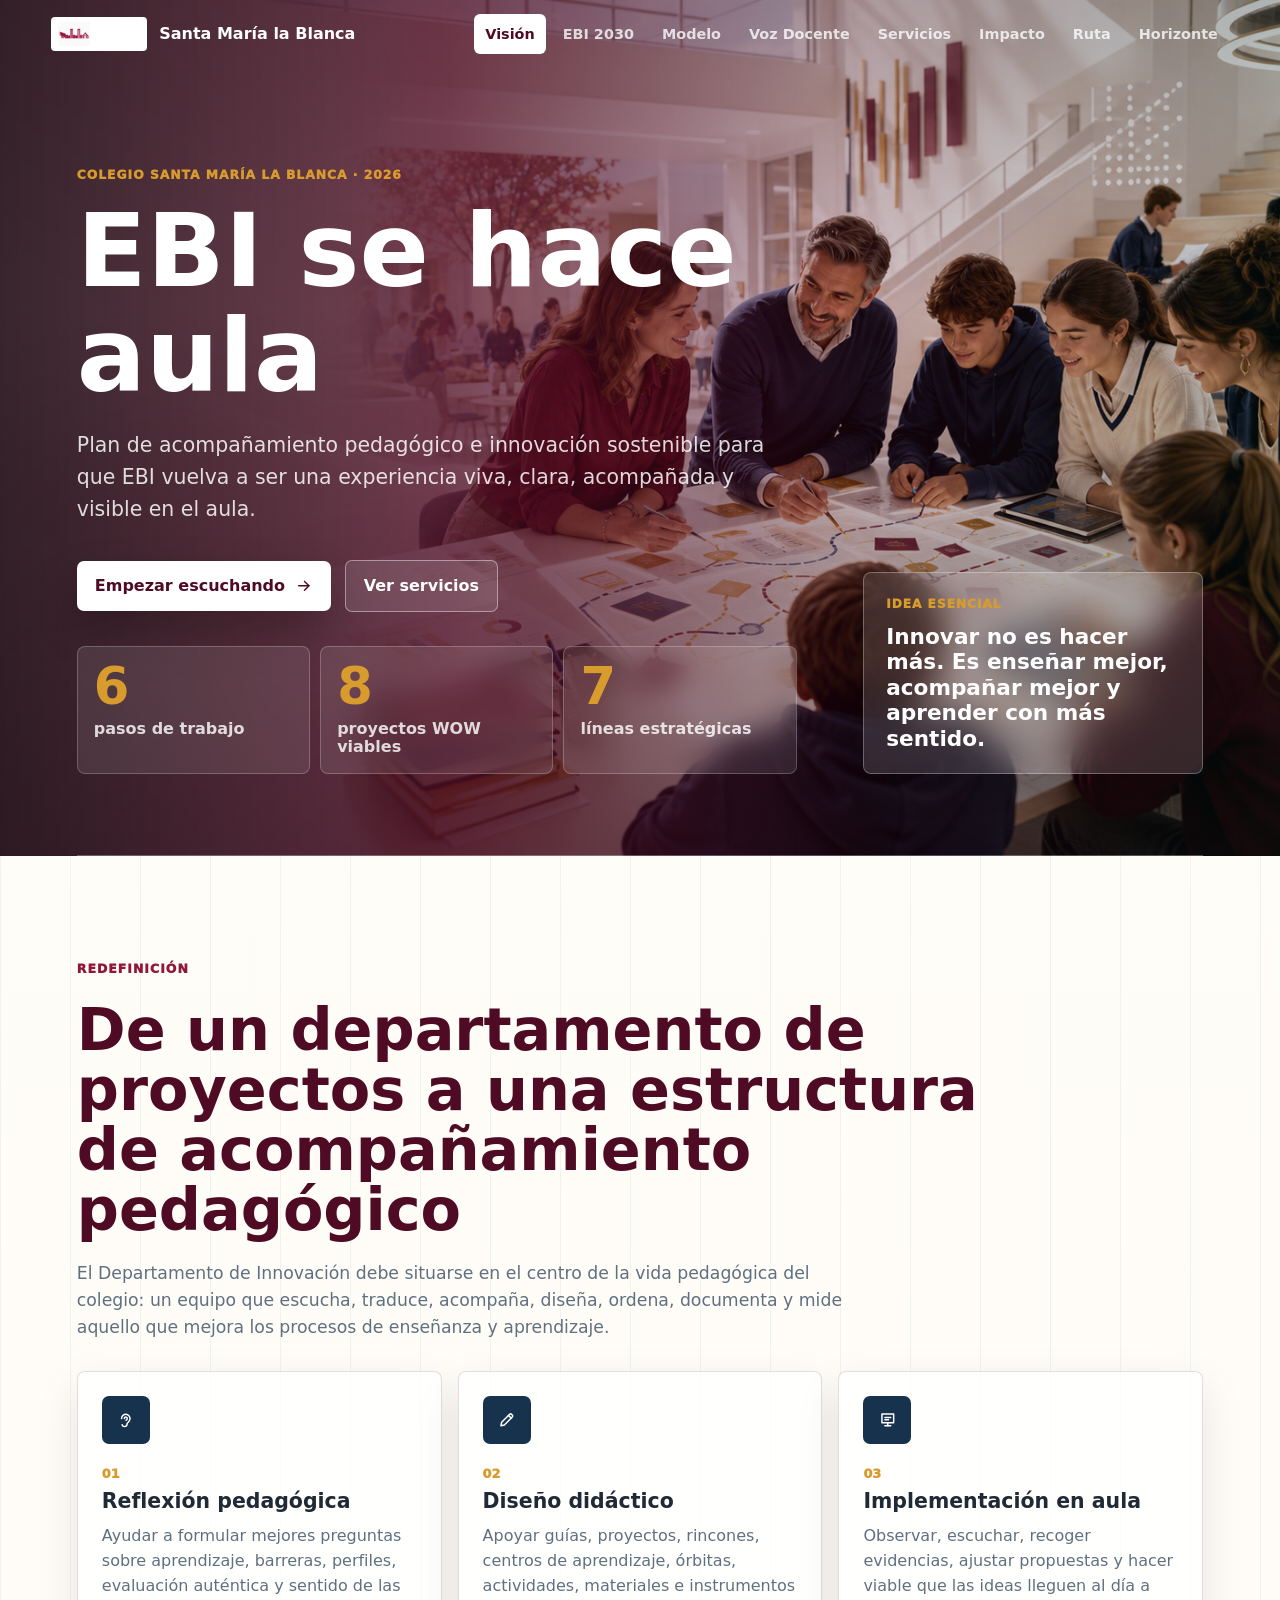
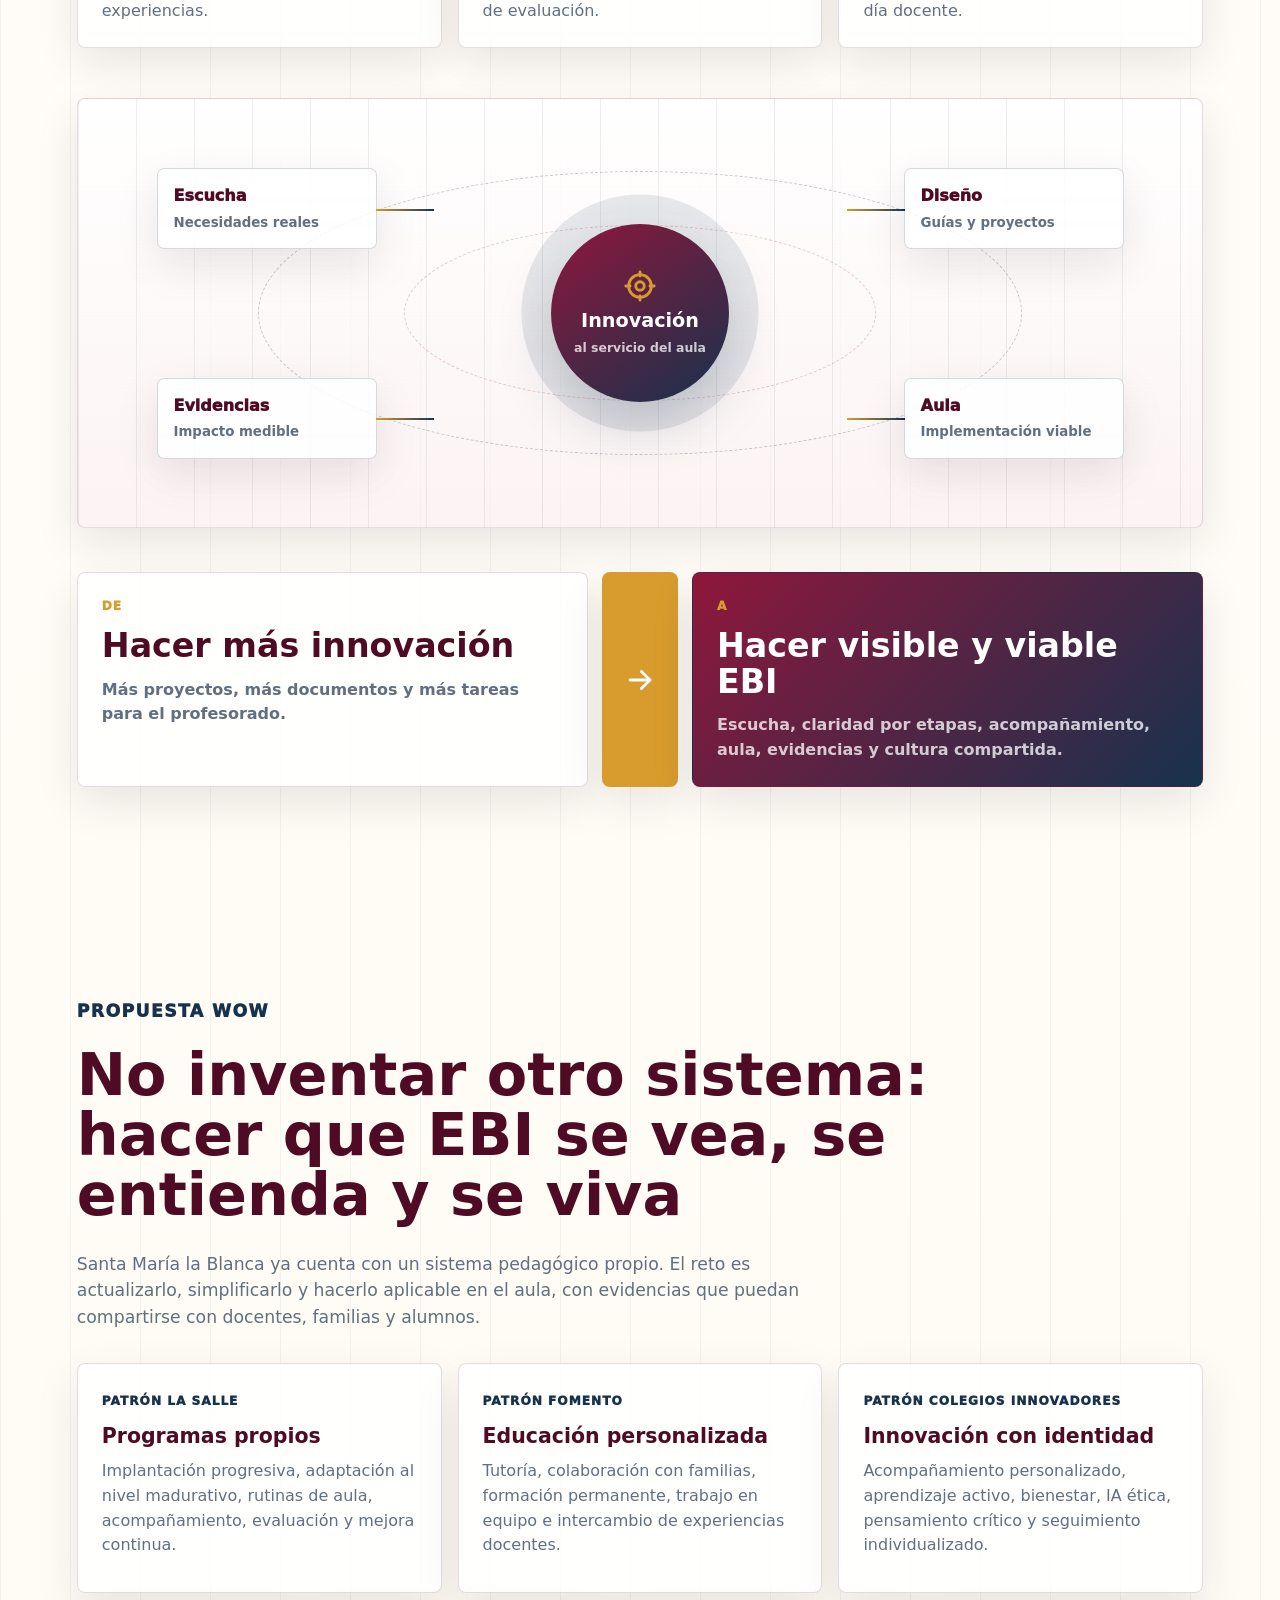
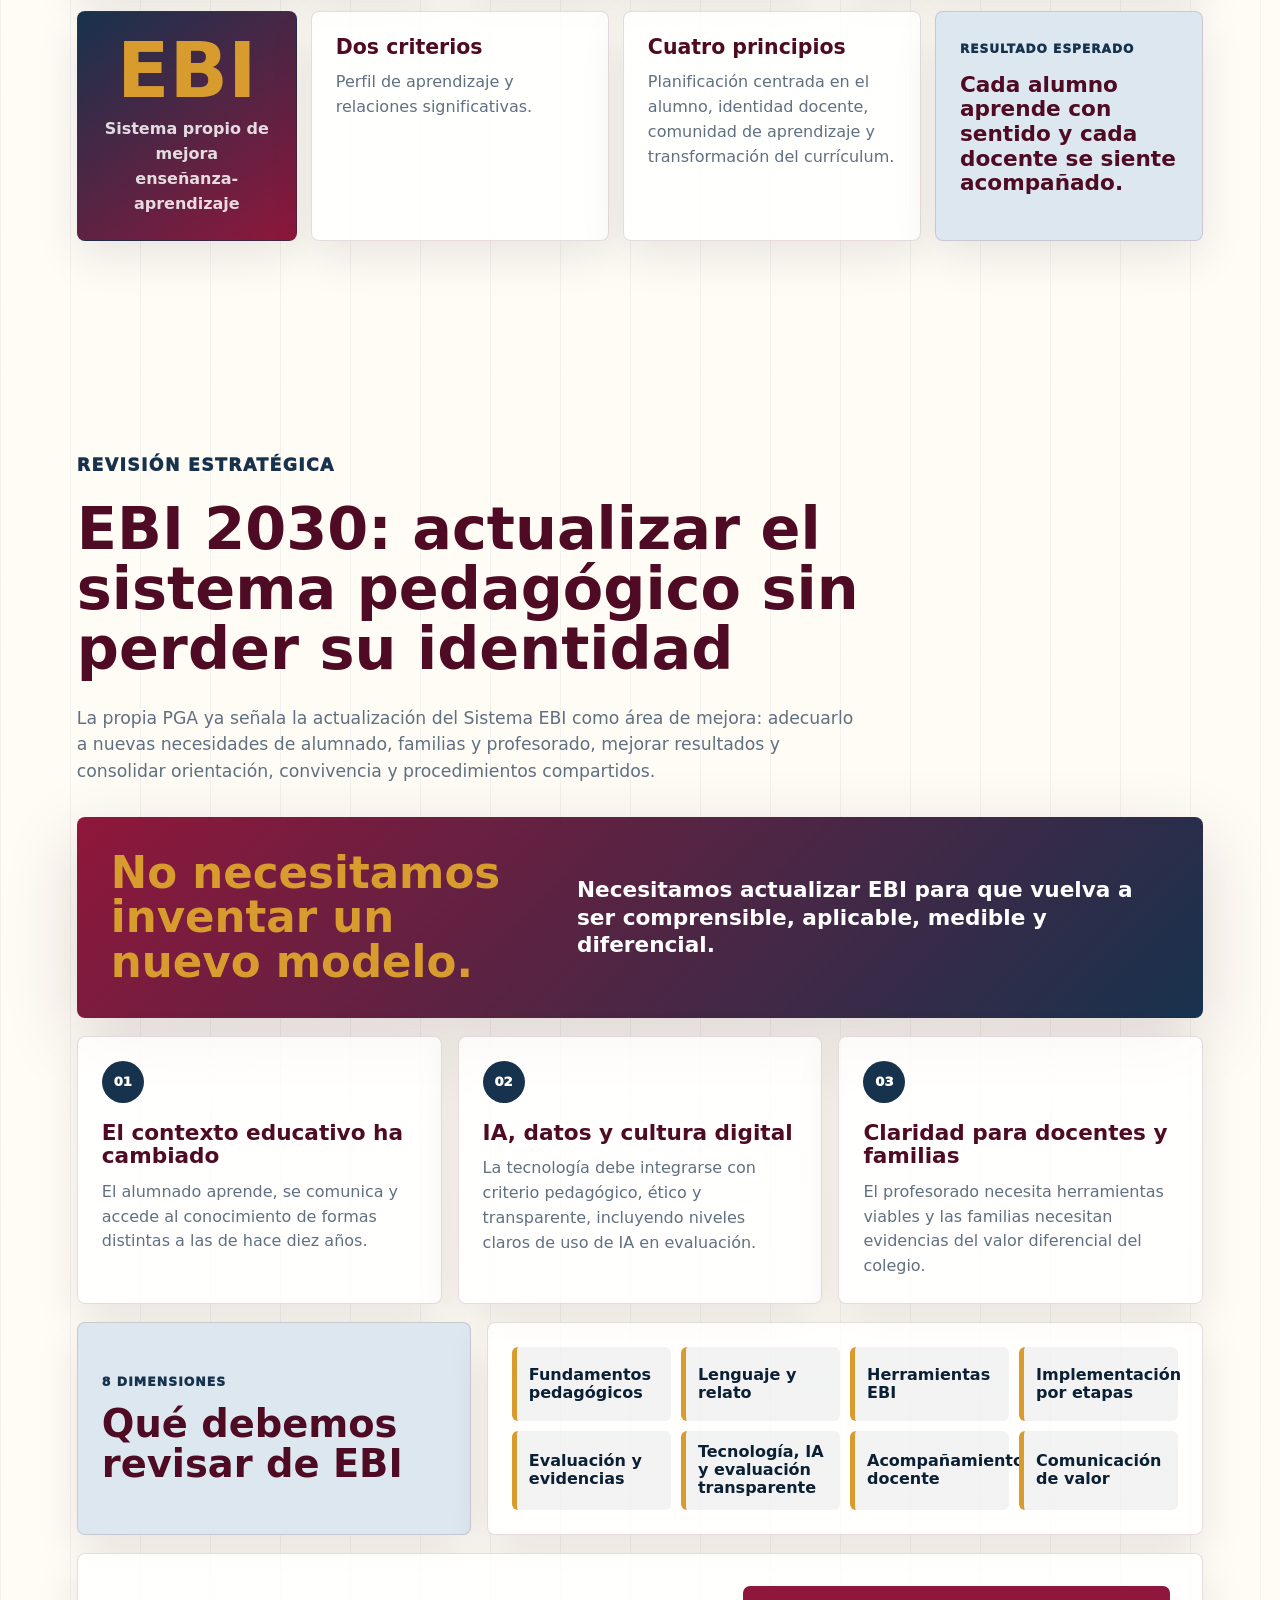
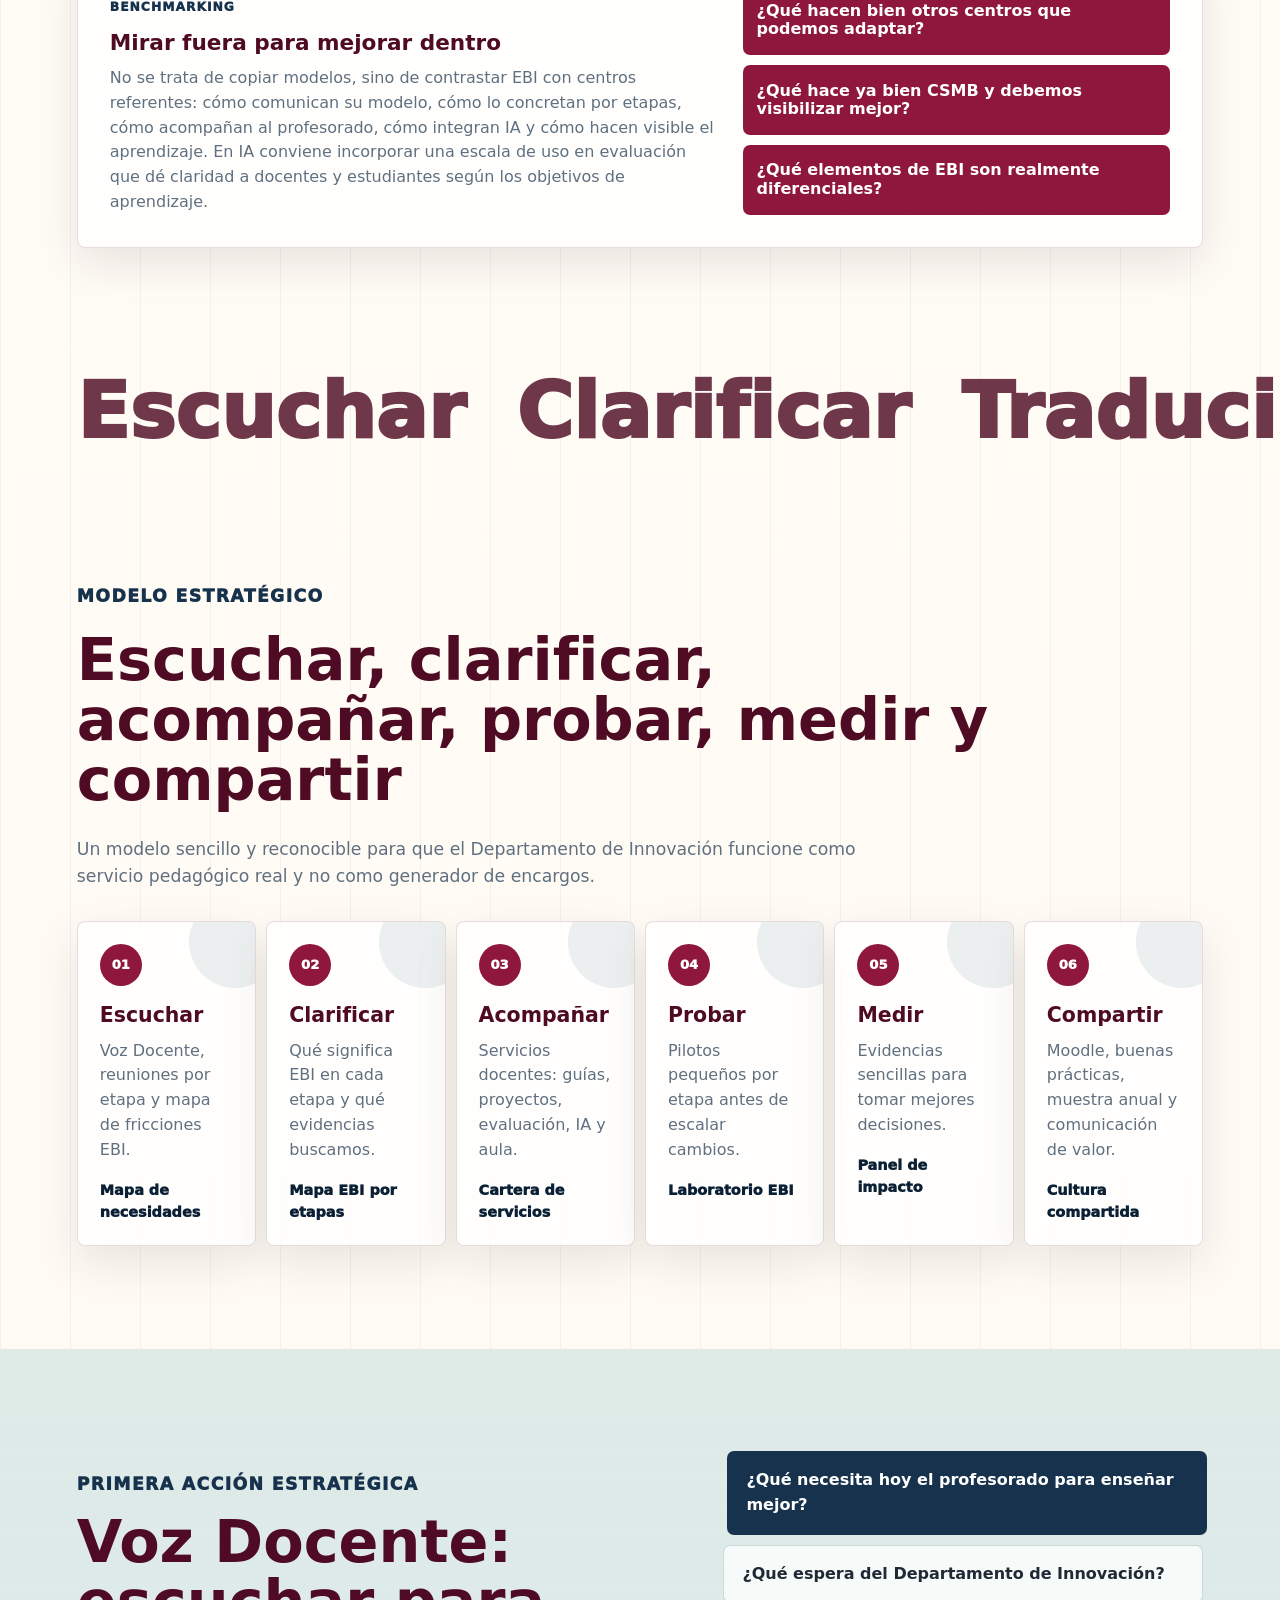
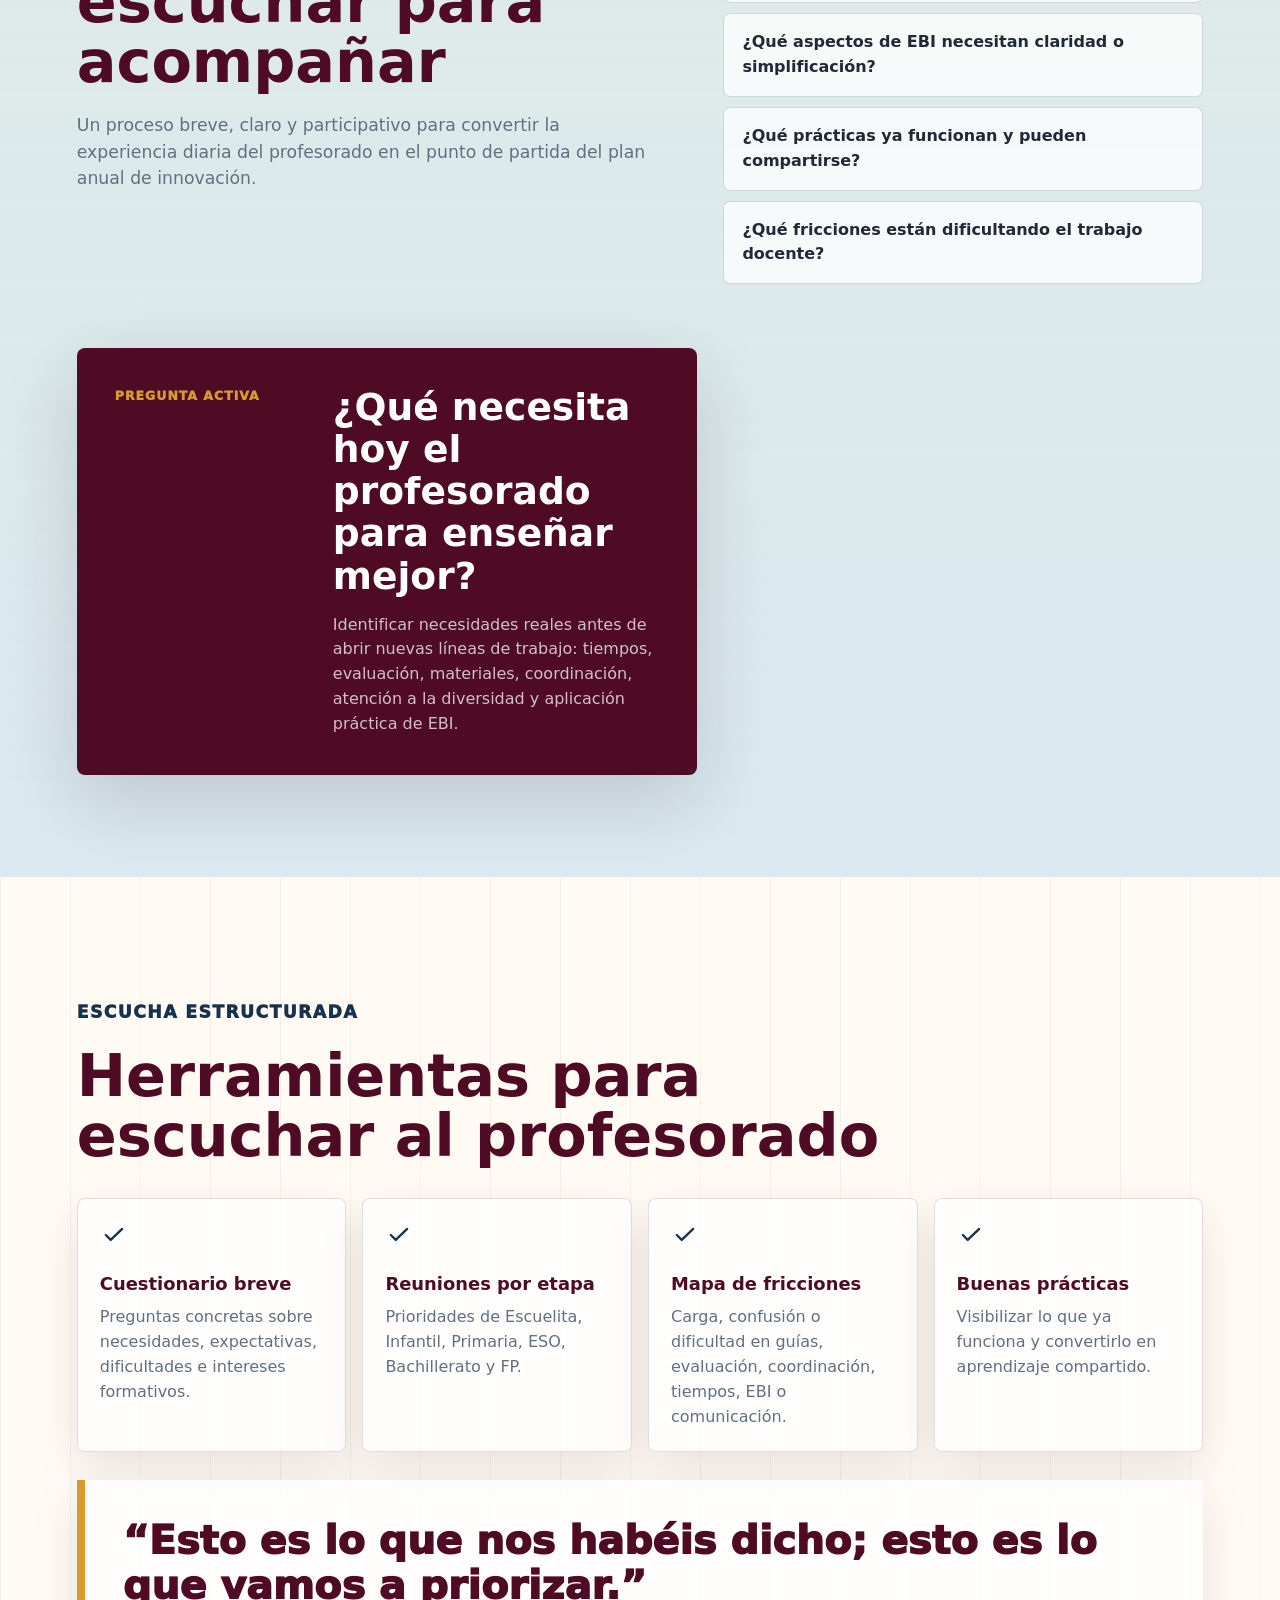
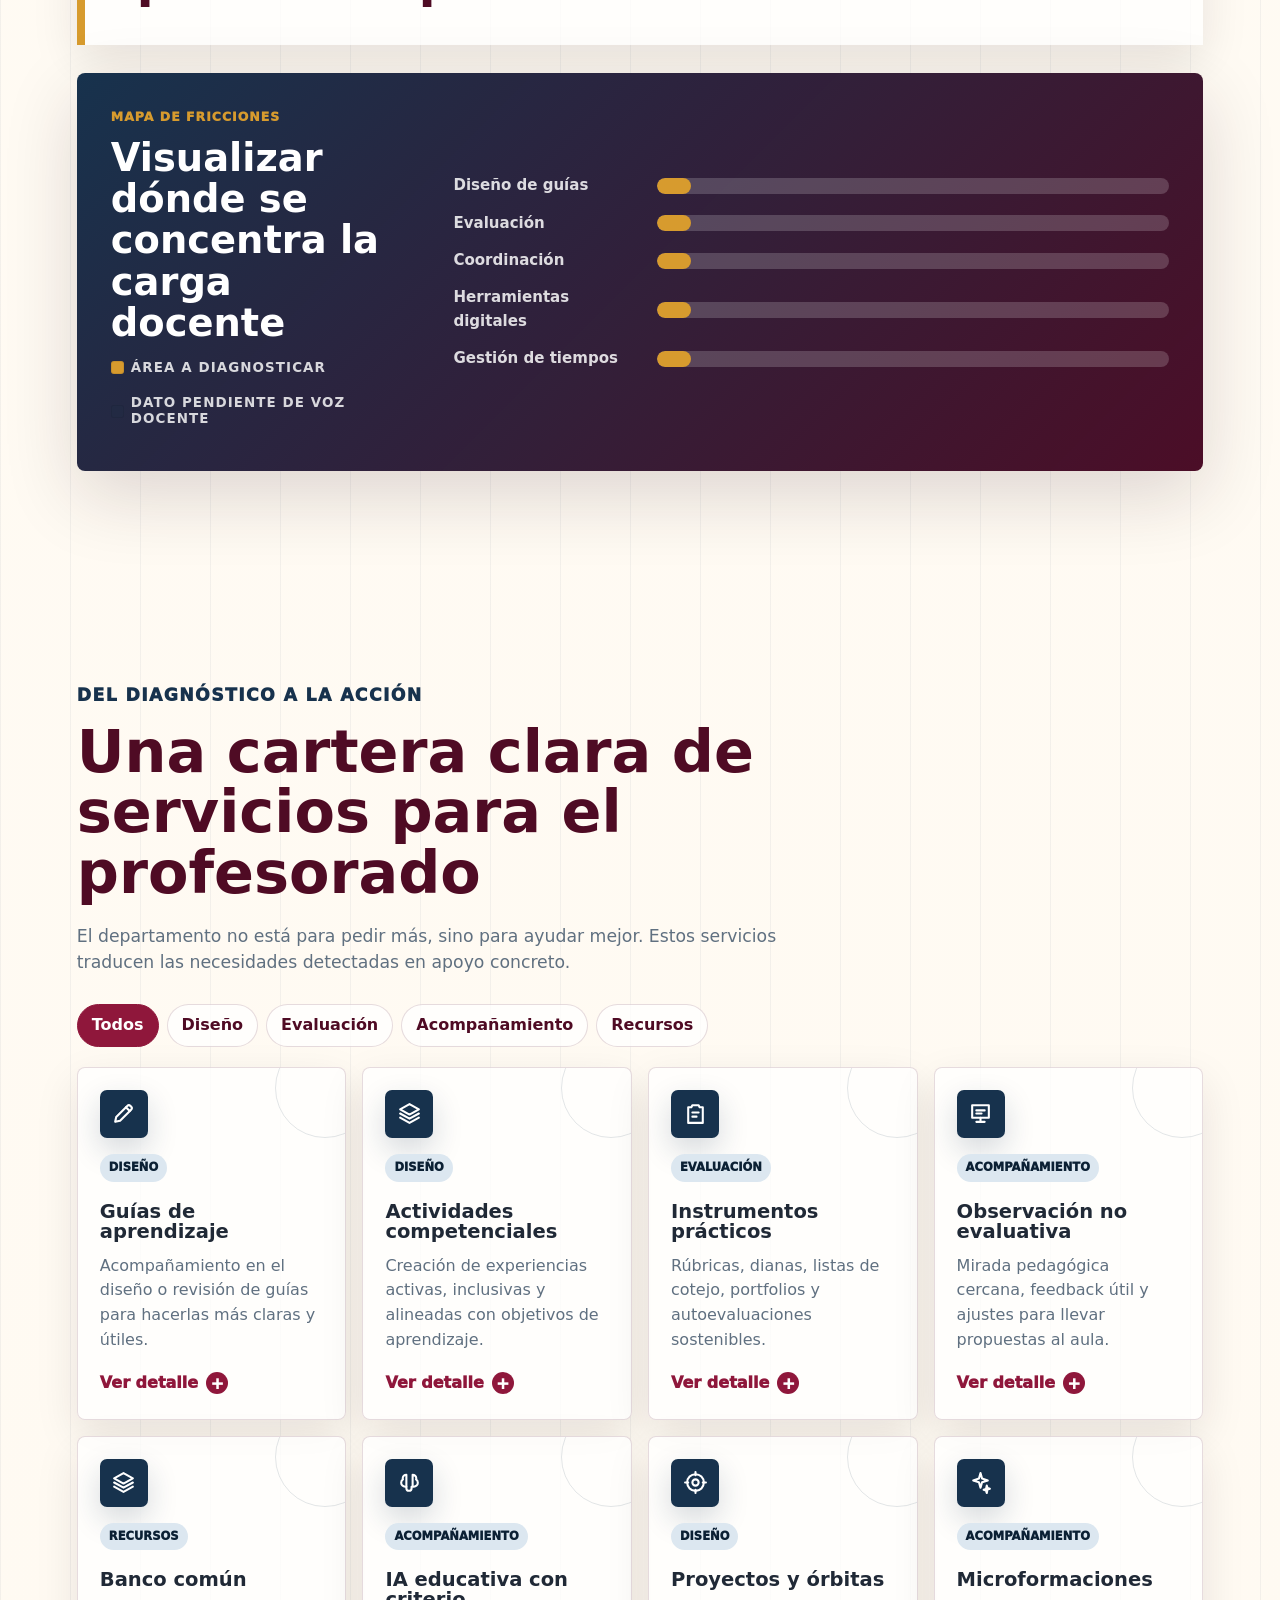
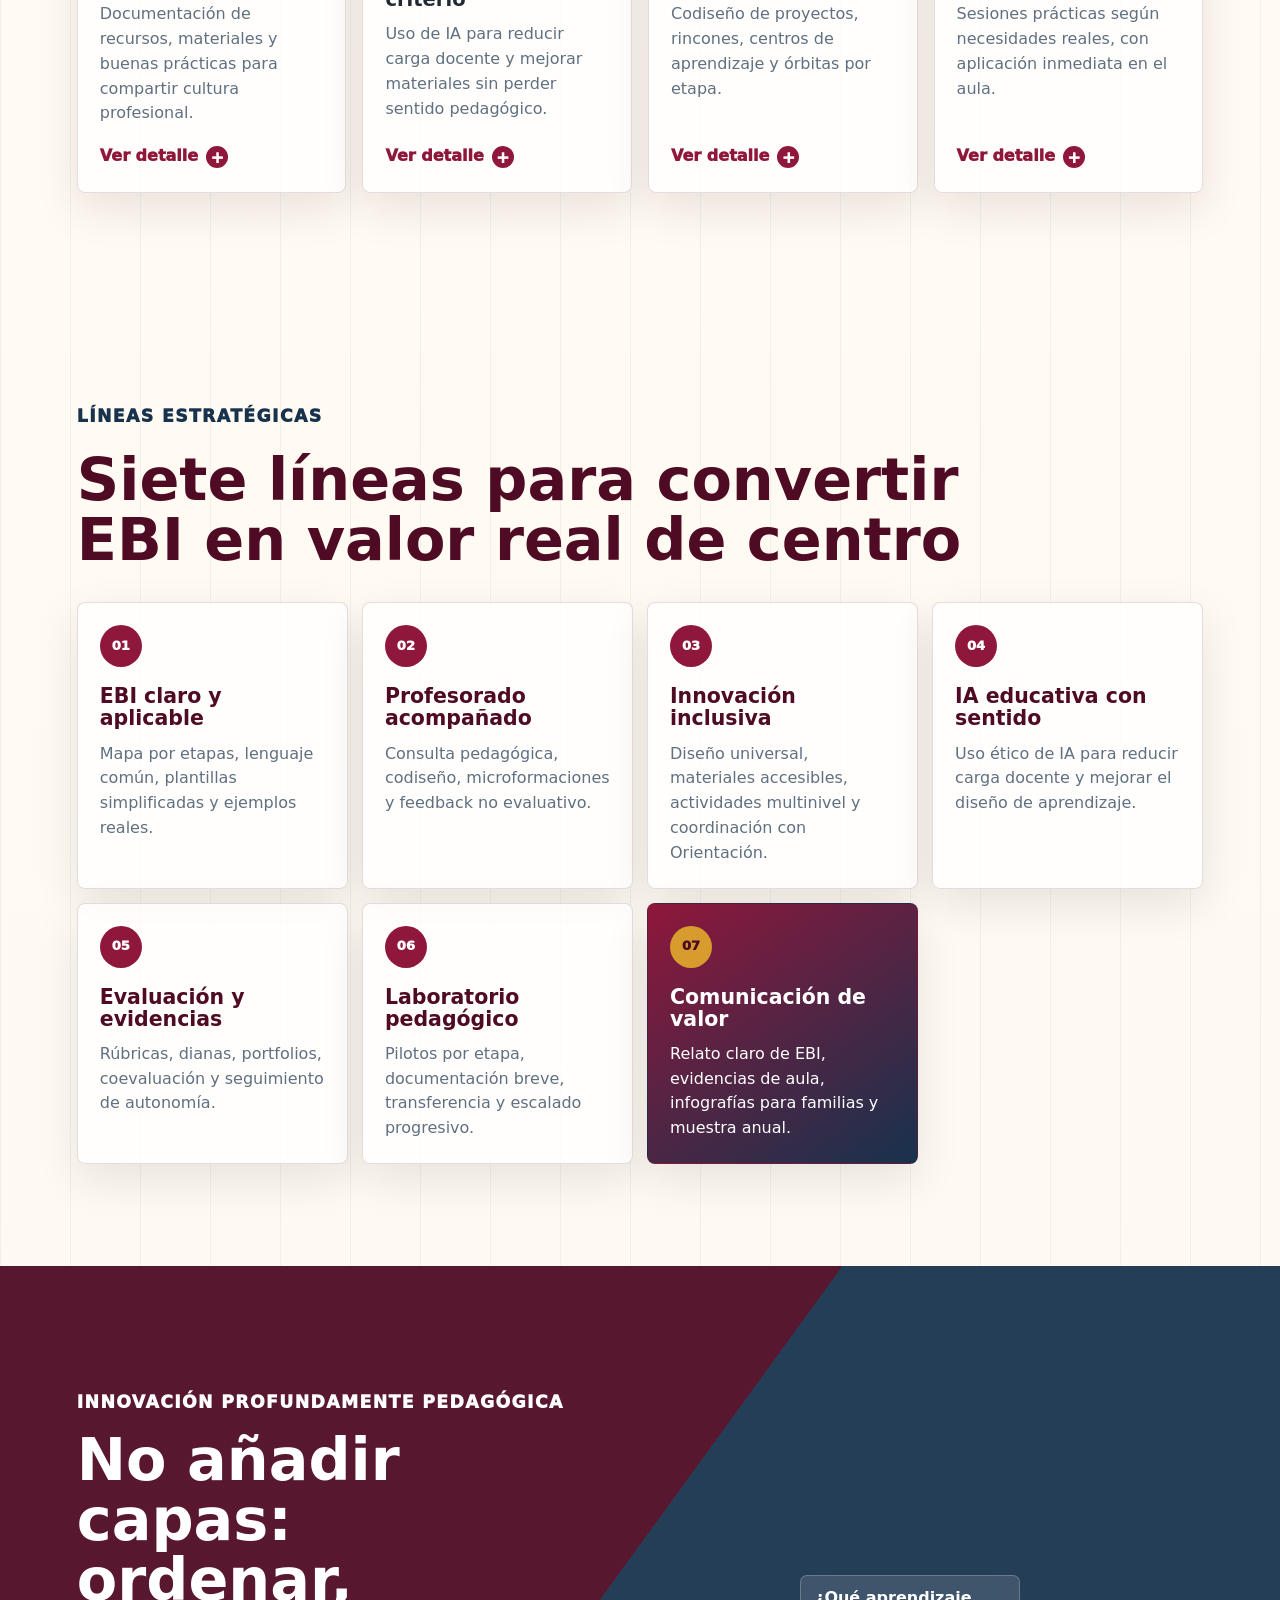
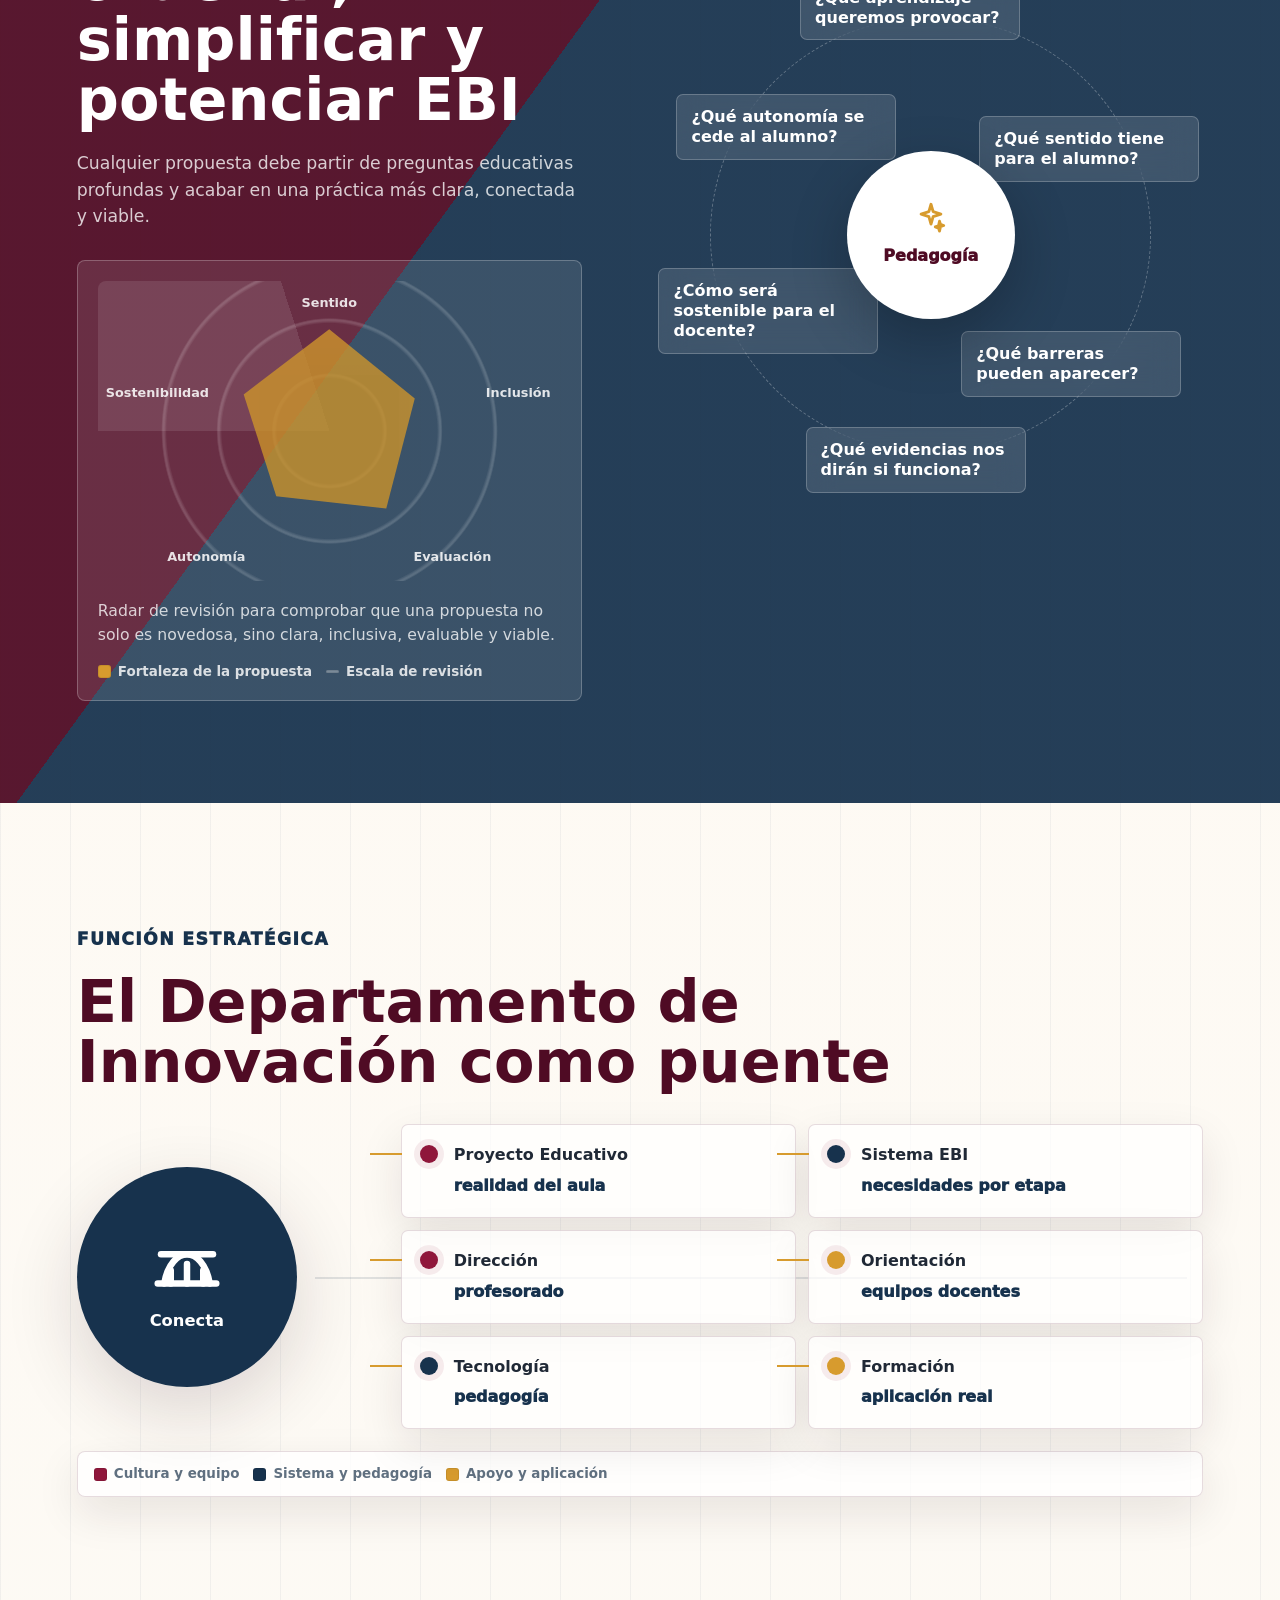
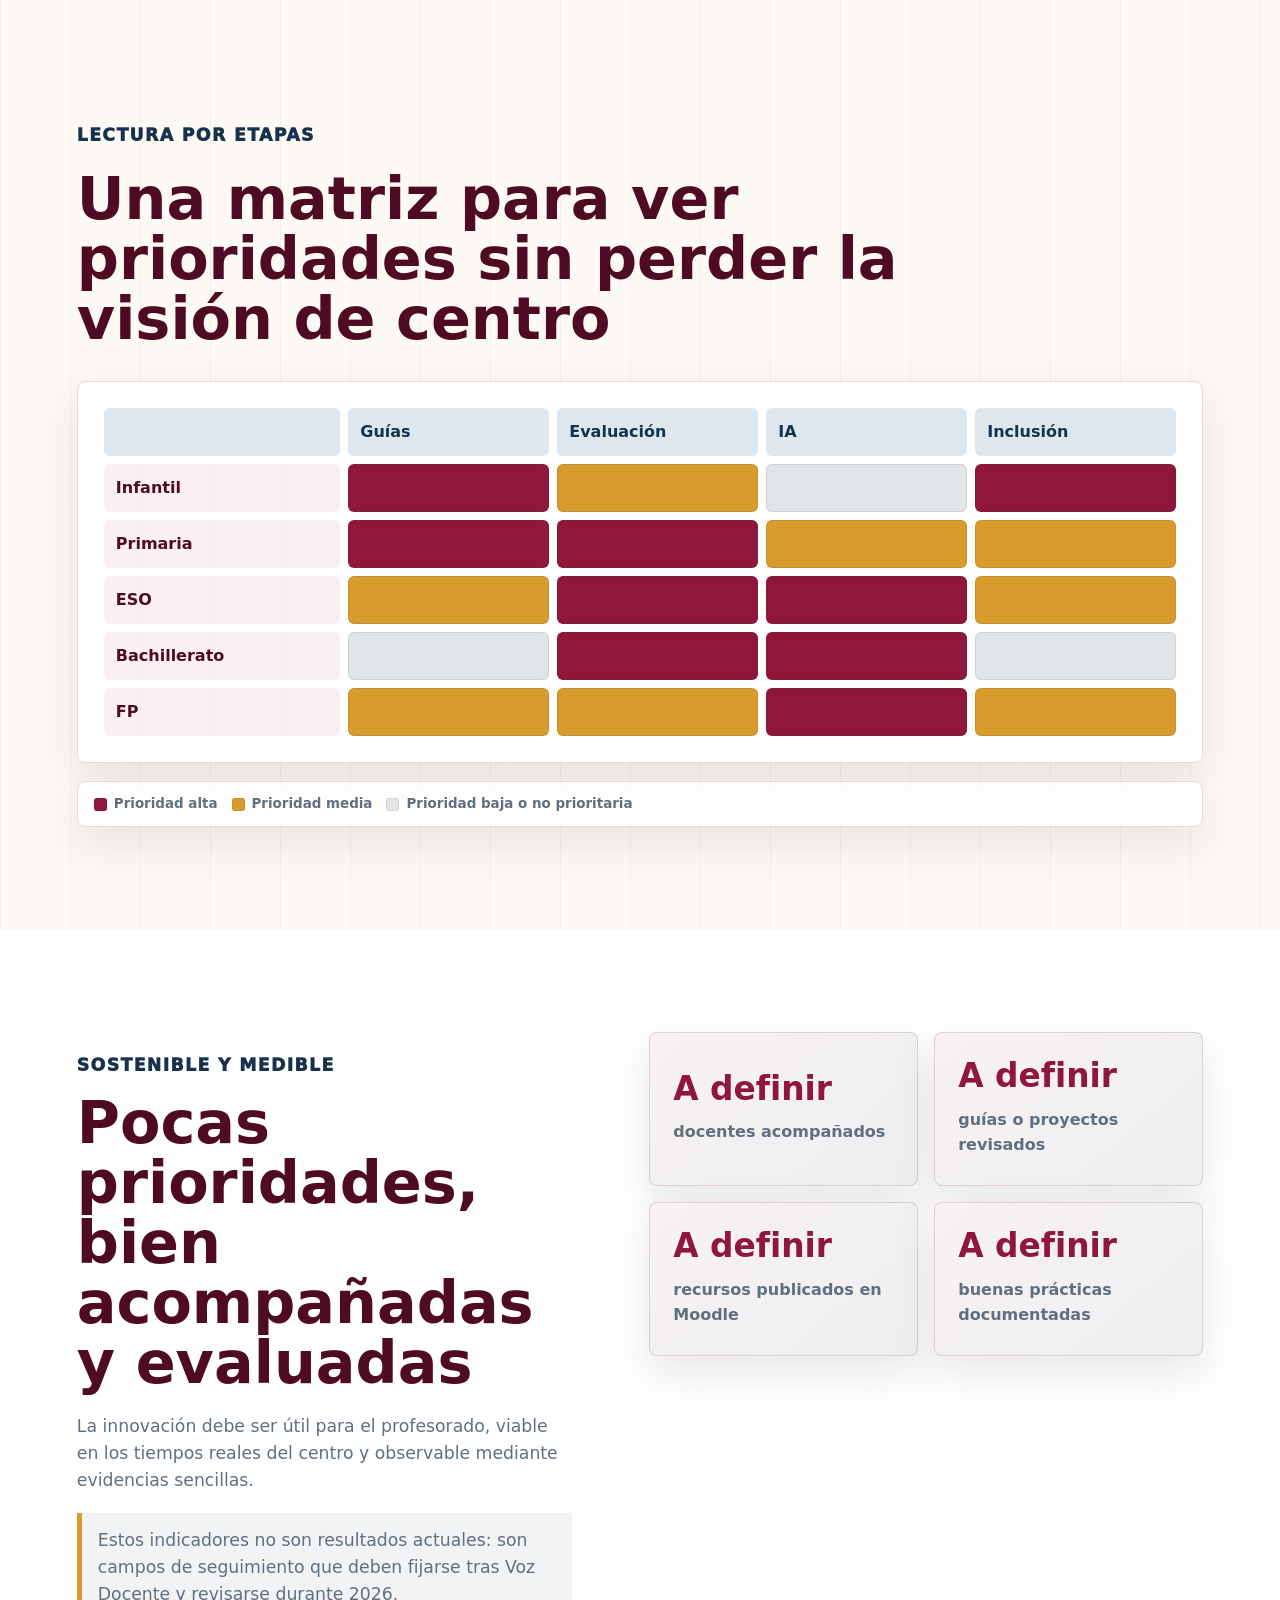
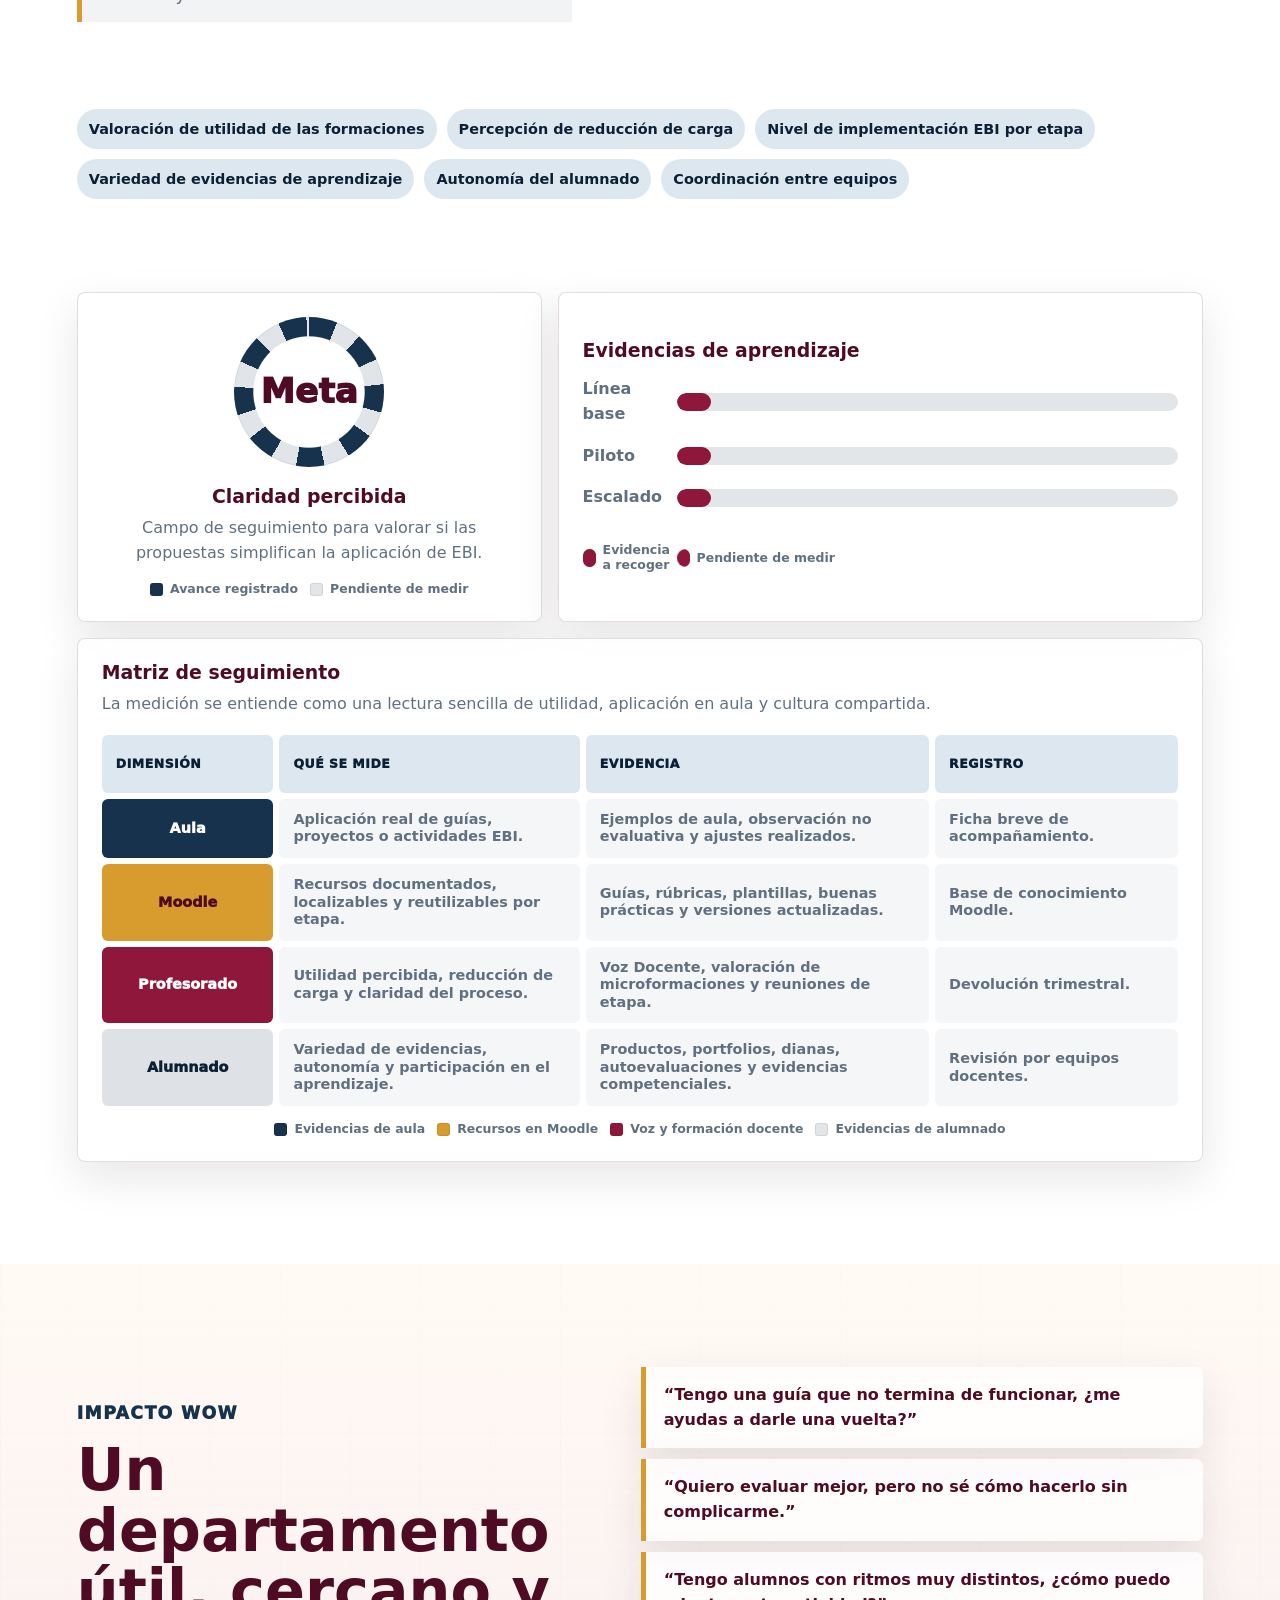
==== index.html @ 70656fa2 "init" ====
<!doctype html>
<html lang="es">
  <head>
    <meta charset="utf-8" />
    <meta name="viewport" content="width=device-width, initial-scale=1" />
    <title>EBI se hace aula | Colegio Santa María la Blanca</title>
    <meta
      name="description"
      content="Plan de acompañamiento pedagógico e innovación sostenible del Colegio Santa María la Blanca."
    />
    <link rel="icon" href="assets/favicon.svg" type="image/svg+xml" />
    <link rel="stylesheet" href="styles.css" />
  </head>
  <body>
    <div class="scroll-progress" aria-hidden="true"></div>

    <svg class="icon-sprite" aria-hidden="true" focusable="false">
      <symbol id="icon-ear" viewBox="0 0 24 24">
        <path d="M6.2 10.4a5.8 5.8 0 1 1 10.6 3.2c-.5.8-1.2 1.4-1.9 2.1-.7.6-1.2 1.3-1.2 2.2 0 1.9-1.5 3.4-3.4 3.4A3.4 3.4 0 0 1 7 18.7" />
        <path d="M10 10.2a2 2 0 1 1 3.6 1.2c-.3.5-.8.9-1.2 1.3" />
      </symbol>
      <symbol id="icon-pen" viewBox="0 0 24 24">
        <path d="m4 20 4.7-1 10.6-10.6a2.2 2.2 0 0 0 0-3.1l-.6-.6a2.2 2.2 0 0 0-3.1 0L5 15.3 4 20Z" />
        <path d="m14.3 6 3.7 3.7" />
      </symbol>
      <symbol id="icon-class" viewBox="0 0 24 24">
        <path d="M4 4h16v12H4z" />
        <path d="M8 20h8" />
        <path d="M12 16v4" />
        <path d="M8 9h8M8 12h5" />
      </symbol>
      <symbol id="icon-spark" viewBox="0 0 24 24">
        <path d="m12 3 1.5 5.2L19 10l-5.5 1.8L12 17l-1.5-5.2L5 10l5.5-1.8L12 3Z" />
        <path d="m18 15 .7 2.2 2.3.8-2.3.8L18 22l-.7-2.2-2.3-.8 2.3-.8L18 15Z" />
      </symbol>
      <symbol id="icon-chart" viewBox="0 0 24 24">
        <path d="M4 19V5" />
        <path d="M4 19h16" />
        <path d="M8 16v-4" />
        <path d="M12 16V8" />
        <path d="M16 16v-6" />
      </symbol>
      <symbol id="icon-bridge" viewBox="0 0 24 24">
        <path d="M3 18h18" />
        <path d="M5 18c1-6 4.2-9 7-9s6 3 7 9" />
        <path d="M7 18v-4M12 18v-6M17 18v-4" />
        <path d="M4 9h16" />
      </symbol>
      <symbol id="icon-arrow" viewBox="0 0 24 24">
        <path d="M5 12h14" />
        <path d="m13 6 6 6-6 6" />
      </symbol>
      <symbol id="icon-check" viewBox="0 0 24 24">
        <path d="m5 12 4.2 4.2L19 6.8" />
      </symbol>
      <symbol id="icon-target" viewBox="0 0 24 24">
        <circle cx="12" cy="12" r="8" />
        <circle cx="12" cy="12" r="3" />
        <path d="M12 2v3M12 19v3M2 12h3M19 12h3" />
      </symbol>
      <symbol id="icon-layers" viewBox="0 0 24 24">
        <path d="m12 3 9 5-9 5-9-5 9-5Z" />
        <path d="m3 12 9 5 9-5" />
        <path d="m3 16 9 5 9-5" />
      </symbol>
      <symbol id="icon-clipboard" viewBox="0 0 24 24">
        <path d="M9 4h6l1 2h3v15H5V6h3l1-2Z" />
        <path d="M9 11h6M9 15h4" />
      </symbol>
      <symbol id="icon-brain" viewBox="0 0 24 24">
        <path d="M9 4.5A3.5 3.5 0 0 0 5.5 8c0 .4.1.8.2 1.1A3.7 3.7 0 0 0 4 12.2a3.8 3.8 0 0 0 4 3.8h1V4.5Z" />
        <path d="M15 4.5A3.5 3.5 0 0 1 18.5 8c0 .4-.1.8-.2 1.1a3.7 3.7 0 0 1 1.7 3.1 3.8 3.8 0 0 1-4 3.8h-1V4.5Z" />
        <path d="M9 16v1.5a2.5 2.5 0 0 0 5 0V16" />
      </symbol>
    </svg>

    <header class="site-header" aria-label="Navegación principal">
      <a class="brand" href="#inicio" aria-label="Ir al inicio">
        <img src="assets/colegio-skyline.png" alt="" />
        <span>Santa María la Blanca</span>
      </a>
      <button class="menu-toggle" type="button" aria-expanded="false" aria-controls="site-nav">
        <span></span><span></span><span></span>
        <span class="sr-only">Abrir navegación</span>
      </button>
      <nav id="site-nav">
        <a href="#vision">Visión</a>
        <a href="#revision-ebi">EBI 2030</a>
        <a href="#modelo">Modelo</a>
        <a href="#voz-docente">Voz Docente</a>
        <a href="#servicios">Servicios</a>
        <a href="#impacto">Impacto</a>
        <a href="#ruta">Ruta</a>
        <a href="#horizonte">Horizonte</a>
      </nav>
    </header>

    <main>
      <section class="hero" id="inicio">
        <div class="hero-bg" aria-hidden="true">
          <img src="assets/innovacion-hero.png" alt="" />
        </div>
        <div class="hero-shade" aria-hidden="true"></div>
        <div class="hero-content reveal">
          <p class="eyebrow">Colegio Santa María la Blanca · 2026</p>
          <h1>EBI se hace aula</h1>
          <p class="hero-lead">
            Plan de acompañamiento pedagógico e innovación sostenible para que
            EBI vuelva a ser una experiencia viva, clara, acompañada y visible
            en el aula.
          </p>
          <div class="hero-actions" aria-label="Accesos rápidos">
            <a class="btn primary" href="#voz-docente">
              Empezar escuchando
              <svg><use href="#icon-arrow" /></svg>
            </a>
            <a class="btn ghost" href="#servicios">Ver servicios</a>
          </div>
          <div class="hero-metrics" aria-label="Resumen visual del plan">
            <div>
              <strong>6</strong>
              <span>pasos de trabajo</span>
            </div>
            <div>
              <strong>8</strong>
              <span>proyectos WOW viables</span>
            </div>
            <div>
              <strong>7</strong>
              <span>líneas estratégicas</span>
            </div>
          </div>
        </div>
        <aside class="hero-panel reveal" aria-label="Idea esencial">
          <span>Idea esencial</span>
          <strong>
            Innovar no es hacer más. Es enseñar mejor, acompañar mejor y aprender
            con más sentido.
          </strong>
        </aside>
      </section>

      <section class="opening" id="vision" aria-labelledby="vision-title">
        <div class="section-label reveal">Redefinición</div>
        <div class="opening-copy reveal">
          <h2 id="vision-title">De un departamento de proyectos a una estructura de acompañamiento pedagógico</h2>
          <p>
            El Departamento de Innovación debe situarse en el centro de la vida
            pedagógica del colegio: un equipo que escucha, traduce, acompaña,
            diseña, ordena, documenta y mide aquello que mejora los procesos de
            enseñanza y aprendizaje.
          </p>
        </div>
        <div class="level-grid" aria-label="Niveles de acompañamiento">
          <article class="level-card reveal">
            <div class="level-icon"><svg><use href="#icon-ear" /></svg></div>
            <span>01</span>
            <h3>Reflexión pedagógica</h3>
            <p>
              Ayudar a formular mejores preguntas sobre aprendizaje, barreras,
              perfiles, evaluación auténtica y sentido de las experiencias.
            </p>
          </article>
          <article class="level-card reveal">
            <div class="level-icon"><svg><use href="#icon-pen" /></svg></div>
            <span>02</span>
            <h3>Diseño didáctico</h3>
            <p>
              Apoyar guías, proyectos, rincones, centros de aprendizaje, órbitas,
              actividades, materiales e instrumentos de evaluación.
            </p>
          </article>
          <article class="level-card reveal">
            <div class="level-icon"><svg><use href="#icon-class" /></svg></div>
            <span>03</span>
            <h3>Implementación en aula</h3>
            <p>
              Observar, escuchar, recoger evidencias, ajustar propuestas y hacer
              viable que las ideas lleguen al día a día docente.
            </p>
          </article>
        </div>
        <div class="model-map reveal" aria-label="Modelo visual de acompañamiento">
          <div class="model-center">
            <svg><use href="#icon-target" /></svg>
            <strong>Innovación</strong>
            <span>al servicio del aula</span>
          </div>
          <div class="model-node node-listen">
            <span>Escucha</span>
            <small>Necesidades reales</small>
          </div>
          <div class="model-node node-design">
            <span>Diseño</span>
            <small>Guías y proyectos</small>
          </div>
          <div class="model-node node-classroom">
            <span>Aula</span>
            <small>Implementación viable</small>
          </div>
          <div class="model-node node-evidence">
            <span>Evidencias</span>
            <small>Impacto medible</small>
          </div>
        </div>
        <div class="shift-panel reveal" aria-label="Comparativa de cambio propuesto">
          <div class="shift-column from">
            <span>De</span>
            <strong>Hacer más innovación</strong>
            <small>Más proyectos, más documentos y más tareas para el profesorado.</small>
          </div>
          <div class="shift-arrow" aria-hidden="true">
            <svg><use href="#icon-arrow" /></svg>
          </div>
          <div class="shift-column to">
            <span>A</span>
            <strong>Hacer visible y viable EBI</strong>
            <small>Escucha, claridad por etapas, acompañamiento, aula, evidencias y cultura compartida.</small>
          </div>
        </div>
      </section>

      <section class="value-proposal" id="ebi-aula" aria-labelledby="value-title">
        <div class="section-heading reveal">
          <p class="eyebrow dark">Propuesta WOW</p>
          <h2 id="value-title">No inventar otro sistema: hacer que EBI se vea, se entienda y se viva</h2>
          <p>
            Santa María la Blanca ya cuenta con un sistema pedagógico propio.
            El reto es actualizarlo, simplificarlo y hacerlo aplicable en el aula,
            con evidencias que puedan compartirse con docentes, familias y alumnos.
          </p>
        </div>
        <div class="reference-grid" aria-label="Patrones de referentes educativos">
          <article class="reference-card reveal">
            <span>Patrón La Salle</span>
            <h3>Programas propios</h3>
            <p>Implantación progresiva, adaptación al nivel madurativo, rutinas de aula, acompañamiento, evaluación y mejora continua.</p>
          </article>
          <article class="reference-card reveal">
            <span>Patrón Fomento</span>
            <h3>Educación personalizada</h3>
            <p>Tutoría, colaboración con familias, formación permanente, trabajo en equipo e intercambio de experiencias docentes.</p>
          </article>
          <article class="reference-card reveal">
            <span>Patrón colegios innovadores</span>
            <h3>Innovación con identidad</h3>
            <p>Acompañamiento personalizado, aprendizaje activo, bienestar, IA ética, pensamiento crítico y seguimiento individualizado.</p>
          </article>
        </div>
        <div class="ebi-frame reveal" aria-label="Base pedagógica de EBI">
          <div class="ebi-core">
            <strong>EBI</strong>
            <span>Sistema propio de mejora enseñanza-aprendizaje</span>
          </div>
          <div class="ebi-list">
            <h3>Dos criterios</h3>
            <p>Perfil de aprendizaje y relaciones significativas.</p>
          </div>
          <div class="ebi-list">
            <h3>Cuatro principios</h3>
            <p>Planificación centrada en el alumno, identidad docente, comunidad de aprendizaje y transformación del currículum.</p>
          </div>
          <div class="ebi-result">
            <span>Resultado esperado</span>
            <strong>Cada alumno aprende con sentido y cada docente se siente acompañado.</strong>
          </div>
        </div>
      </section>

      <section class="ebi-review" id="revision-ebi" aria-labelledby="review-title">
        <div class="section-heading reveal">
          <p class="eyebrow dark">Revisión estratégica</p>
          <h2 id="review-title">EBI 2030: actualizar el sistema pedagógico sin perder su identidad</h2>
          <p>
            La propia PGA ya señala la actualización del Sistema EBI como área de
            mejora: adecuarlo a nuevas necesidades de alumnado, familias y
            profesorado, mejorar resultados y consolidar orientación, convivencia
            y procedimientos compartidos.
          </p>
        </div>
        <div class="review-statement reveal">
          <strong>No necesitamos inventar un nuevo modelo.</strong>
          <span>Necesitamos actualizar EBI para que vuelva a ser comprensible, aplicable, medible y diferencial.</span>
        </div>
        <div class="review-reasons" aria-label="Razones para revisar EBI ahora">
          <article class="review-reason reveal">
            <span>01</span>
            <h3>El contexto educativo ha cambiado</h3>
            <p>El alumnado aprende, se comunica y accede al conocimiento de formas distintas a las de hace diez años.</p>
          </article>
          <article class="review-reason reveal">
            <span>02</span>
            <h3>IA, datos y cultura digital</h3>
            <p>La tecnología debe integrarse con criterio pedagógico, ético y transparente, incluyendo niveles claros de uso de IA en evaluación.</p>
          </article>
          <article class="review-reason reveal">
            <span>03</span>
            <h3>Claridad para docentes y familias</h3>
            <p>El profesorado necesita herramientas viables y las familias necesitan evidencias del valor diferencial del colegio.</p>
          </article>
        </div>
        <div class="review-dimensions reveal" aria-label="Dimensiones de revisión del Sistema EBI">
          <div class="dimension-title">
            <span>8 dimensiones</span>
            <strong>Qué debemos revisar de EBI</strong>
          </div>
          <div class="dimension-grid">
            <span>Fundamentos pedagógicos</span>
            <span>Lenguaje y relato</span>
            <span>Herramientas EBI</span>
            <span>Implementación por etapas</span>
            <span>Evaluación y evidencias</span>
            <span>Tecnología, IA y evaluación transparente</span>
            <span>Acompañamiento docente</span>
            <span>Comunicación de valor</span>
          </div>
        </div>
        <div class="benchmark-panel reveal" aria-label="Benchmarking pedagógico">
          <div>
            <p class="eyebrow dark">Benchmarking</p>
            <h3>Mirar fuera para mejorar dentro</h3>
            <p>
              No se trata de copiar modelos, sino de contrastar EBI con centros
              referentes: cómo comunican su modelo, cómo lo concretan por etapas,
              cómo acompañan al profesorado, cómo integran IA y cómo hacen visible
              el aprendizaje. En IA conviene incorporar una escala de uso en
              evaluación que dé claridad a docentes y estudiantes según los
              objetivos de aprendizaje.
            </p>
          </div>
          <div class="benchmark-questions">
            <span>¿Qué hacen bien otros centros que podemos adaptar?</span>
            <span>¿Qué hace ya bien CSMB y debemos visibilizar mejor?</span>
            <span>¿Qué elementos de EBI son realmente diferenciales?</span>
          </div>
        </div>
      </section>

      <section class="manifesto" aria-label="Principios del plan">
        <div class="manifesto-track reveal">
          <span>Escuchar</span>
          <span>Clarificar</span>
          <span>Traducir</span>
          <span>Acompañar</span>
          <span>Probar</span>
          <span>Diseñar</span>
          <span>Ordenar</span>
          <span>Documentar</span>
          <span>Medir</span>
          <span>Compartir</span>
        </div>
      </section>

      <section class="operating-model" id="modelo" aria-labelledby="model-title">
        <div class="section-heading reveal">
          <p class="eyebrow dark">Modelo estratégico</p>
          <h2 id="model-title">Escuchar, clarificar, acompañar, probar, medir y compartir</h2>
          <p>
            Un modelo sencillo y reconocible para que el Departamento de Innovación
            funcione como servicio pedagógico real y no como generador de encargos.
          </p>
        </div>
        <div class="process-flow" aria-label="Modelo operativo del Departamento de Innovación">
          <article class="process-card reveal">
            <span>01</span>
            <h3>Escuchar</h3>
            <p>Voz Docente, reuniones por etapa y mapa de fricciones EBI.</p>
            <strong>Mapa de necesidades</strong>
          </article>
          <article class="process-card reveal">
            <span>02</span>
            <h3>Clarificar</h3>
            <p>Qué significa EBI en cada etapa y qué evidencias buscamos.</p>
            <strong>Mapa EBI por etapas</strong>
          </article>
          <article class="process-card reveal">
            <span>03</span>
            <h3>Acompañar</h3>
            <p>Servicios docentes: guías, proyectos, evaluación, IA y aula.</p>
            <strong>Cartera de servicios</strong>
          </article>
          <article class="process-card reveal">
            <span>04</span>
            <h3>Probar</h3>
            <p>Pilotos pequeños por etapa antes de escalar cambios.</p>
            <strong>Laboratorio EBI</strong>
          </article>
          <article class="process-card reveal">
            <span>05</span>
            <h3>Medir</h3>
            <p>Evidencias sencillas para tomar mejores decisiones.</p>
            <strong>Panel de impacto</strong>
          </article>
          <article class="process-card reveal">
            <span>06</span>
            <h3>Compartir</h3>
            <p>Moodle, buenas prácticas, muestra anual y comunicación de valor.</p>
            <strong>Cultura compartida</strong>
          </article>
        </div>
      </section>

      <section class="voice-section" id="voz-docente" aria-labelledby="voice-title">
        <div class="voice-copy reveal">
          <p class="eyebrow dark">Primera acción estratégica</p>
          <h2 id="voice-title">Voz Docente: escuchar para acompañar</h2>
          <p>
            Un proceso breve, claro y participativo para convertir la experiencia
            diaria del profesorado en el punto de partida del plan anual de
            innovación.
          </p>
        </div>
        <div class="question-panel reveal" aria-label="Preguntas clave">
          <button class="question active" type="button" data-question="0">
            ¿Qué necesita hoy el profesorado para enseñar mejor?
          </button>
          <button class="question" type="button" data-question="1">
            ¿Qué espera del Departamento de Innovación?
          </button>
          <button class="question" type="button" data-question="2">
            ¿Qué aspectos de EBI necesitan claridad o simplificación?
          </button>
          <button class="question" type="button" data-question="3">
            ¿Qué prácticas ya funcionan y pueden compartirse?
          </button>
          <button class="question" type="button" data-question="4">
            ¿Qué fricciones están dificultando el trabajo docente?
          </button>
        </div>
        <div class="voice-output reveal" aria-live="polite">
          <span>Pregunta activa</span>
          <strong id="active-question">¿Qué necesita hoy el profesorado para enseñar mejor?</strong>
          <p id="active-answer">
            Identificar necesidades reales antes de abrir nuevas líneas de trabajo:
            tiempos, evaluación, materiales, coordinación, atención a la diversidad
            y aplicación práctica de EBI.
          </p>
        </div>
      </section>

      <section class="listening-tools" aria-labelledby="tools-title">
        <div class="section-heading reveal">
          <p class="eyebrow dark">Escucha estructurada</p>
          <h2 id="tools-title">Herramientas para escuchar al profesorado</h2>
        </div>
        <div class="tool-grid">
          <article class="tool-card reveal">
            <svg><use href="#icon-check" /></svg>
            <h3>Cuestionario breve</h3>
            <p>Preguntas concretas sobre necesidades, expectativas, dificultades e intereses formativos.</p>
          </article>
          <article class="tool-card reveal">
            <svg><use href="#icon-check" /></svg>
            <h3>Reuniones por etapa</h3>
            <p>Prioridades de Escuelita, Infantil, Primaria, ESO, Bachillerato y FP.</p>
          </article>
          <article class="tool-card reveal">
            <svg><use href="#icon-check" /></svg>
            <h3>Mapa de fricciones</h3>
            <p>Carga, confusión o dificultad en guías, evaluación, coordinación, tiempos, EBI o comunicación.</p>
          </article>
          <article class="tool-card reveal">
            <svg><use href="#icon-check" /></svg>
            <h3>Buenas prácticas</h3>
            <p>Visibilizar lo que ya funciona y convertirlo en aprendizaje compartido.</p>
          </article>
        </div>
        <blockquote class="return-message reveal">
          “Esto es lo que nos habéis dicho; esto es lo que vamos a priorizar.”
        </blockquote>
        <div class="friction-map reveal" aria-label="Mapa visual de fricciones pedagógicas">
          <div class="friction-copy">
            <span>Mapa de fricciones</span>
            <strong>Visualizar dónde se concentra la carga docente</strong>
            <div class="visual-legend dark" aria-label="Leyenda del mapa de fricciones">
              <span><i class="swatch gold"></i> Área a diagnosticar</span>
              <span><i class="swatch track"></i> Dato pendiente de Voz Docente</span>
            </div>
          </div>
          <div class="friction-bars">
            <div class="friction-row">
              <span>Diseño de guías</span>
              <i></i>
            </div>
            <div class="friction-row">
              <span>Evaluación</span>
              <i></i>
            </div>
            <div class="friction-row">
              <span>Coordinación</span>
              <i></i>
            </div>
            <div class="friction-row">
              <span>Herramientas digitales</span>
              <i></i>
            </div>
            <div class="friction-row">
              <span>Gestión de tiempos</span>
              <i></i>
            </div>
          </div>
        </div>
      </section>

      <section class="services" id="servicios" aria-labelledby="services-title">
        <div class="services-top reveal">
          <p class="eyebrow dark">Del diagnóstico a la acción</p>
          <h2 id="services-title">Una cartera clara de servicios para el profesorado</h2>
          <p>
            El departamento no está para pedir más, sino para ayudar mejor. Estos
            servicios traducen las necesidades detectadas en apoyo concreto.
          </p>
        </div>
        <div class="service-board" data-filter="all">
          <div class="filter-row" aria-label="Filtrar servicios">
            <button class="filter active" type="button" data-filter="all">Todos</button>
            <button class="filter" type="button" data-filter="design">Diseño</button>
            <button class="filter" type="button" data-filter="assessment">Evaluación</button>
            <button class="filter" type="button" data-filter="support">Acompañamiento</button>
            <button class="filter" type="button" data-filter="resources">Recursos</button>
          </div>
          <div class="service-grid">
            <article class="service-card reveal" data-category="design">
              <div class="service-toggle" role="button" tabindex="0" aria-expanded="false">
                <div class="service-icon"><svg><use href="#icon-pen" /></svg></div>
                <span>Diseño</span>
                <h3>Guías de aprendizaje</h3>
                <p>Acompañamiento en el diseño o revisión de guías para hacerlas más claras y útiles.</p>
                <em>Ver detalle</em>
              </div>
              <div class="service-detail">
                <p><strong>Qué hacemos:</strong> revisamos objetivos, secuencia, evidencias, tiempos y nivel de autonomía del alumnado para que la guía sea más clara y aplicable.</p>
                <p><strong>Entregable:</strong> guía ajustada, checklist de mejora y propuesta de próximos pasos.</p>
                <p><strong>Cuándo pedirlo:</strong> cuando una guía genera dudas, carga o no termina de funcionar en aula.</p>
              </div>
            </article>
            <article class="service-card reveal" data-category="design">
              <div class="service-toggle" role="button" tabindex="0" aria-expanded="false">
                <div class="service-icon"><svg><use href="#icon-layers" /></svg></div>
                <span>Diseño</span>
                <h3>Actividades competenciales</h3>
                <p>Creación de experiencias activas, inclusivas y alineadas con objetivos de aprendizaje.</p>
                <em>Ver detalle</em>
              </div>
              <div class="service-detail">
                <p><strong>Qué hacemos:</strong> transformamos una actividad en una experiencia más activa, con reto claro, producto, cooperación y conexión con competencias.</p>
                <p><strong>Entregable:</strong> plantilla de actividad, materiales base y criterios de evaluación asociados.</p>
                <p><strong>Cuándo pedirlo:</strong> cuando una sesión necesita ganar sentido, participación o transferencia.</p>
              </div>
            </article>
            <article class="service-card reveal" data-category="assessment">
              <div class="service-toggle" role="button" tabindex="0" aria-expanded="false">
                <div class="service-icon"><svg><use href="#icon-clipboard" /></svg></div>
                <span>Evaluación</span>
                <h3>Instrumentos prácticos</h3>
                <p>Rúbricas, dianas, listas de cotejo, portfolios y autoevaluaciones sostenibles.</p>
                <em>Ver detalle</em>
              </div>
              <div class="service-detail">
                <p><strong>Qué hacemos:</strong> diseñamos instrumentos sencillos para recoger evidencias sin multiplicar burocracia ni duplicar trabajo.</p>
                <p><strong>Entregable:</strong> rúbrica, diana, lista de cotejo o portfolio listo para usar.</p>
                <p><strong>Cuándo pedirlo:</strong> cuando se quiere evaluar mejor pero de forma manejable.</p>
              </div>
            </article>
            <article class="service-card reveal" data-category="support">
              <div class="service-toggle" role="button" tabindex="0" aria-expanded="false">
                <div class="service-icon"><svg><use href="#icon-class" /></svg></div>
                <span>Acompañamiento</span>
                <h3>Observación no evaluativa</h3>
                <p>Mirada pedagógica cercana, feedback útil y ajustes para llevar propuestas al aula.</p>
                <em>Ver detalle</em>
              </div>
              <div class="service-detail">
                <p><strong>Qué hacemos:</strong> entramos al aula para observar una práctica acordada, recoger evidencias y conversar después sobre ajustes posibles.</p>
                <p><strong>Entregable:</strong> devolución pedagógica breve con fortalezas, fricciones y una mejora prioritaria.</p>
                <p><strong>Cuándo pedirlo:</strong> cuando se quiere probar algo nuevo o mejorar una dinámica concreta.</p>
              </div>
            </article>
            <article class="service-card reveal" data-category="resources">
              <div class="service-toggle" role="button" tabindex="0" aria-expanded="false">
                <div class="service-icon"><svg><use href="#icon-layers" /></svg></div>
                <span>Recursos</span>
                <h3>Banco común</h3>
                <p>Documentación de recursos, materiales y buenas prácticas para compartir cultura profesional.</p>
                <em>Ver detalle</em>
              </div>
              <div class="service-detail">
                <p><strong>Qué hacemos:</strong> ordenamos recursos existentes, documentamos buenas prácticas y las hacemos localizables por etapa, área y necesidad.</p>
                <p><strong>Entregable:</strong> recurso etiquetado, ficha de uso y ejemplo de aplicación.</p>
                <p><strong>Cuándo pedirlo:</strong> cuando una práctica funciona y merece compartirse con otros equipos.</p>
              </div>
            </article>
            <article class="service-card reveal" data-category="support">
              <div class="service-toggle" role="button" tabindex="0" aria-expanded="false">
                <div class="service-icon"><svg><use href="#icon-brain" /></svg></div>
                <span>Acompañamiento</span>
                <h3>IA educativa con criterio</h3>
                <p>Uso de IA para reducir carga docente y mejorar materiales sin perder sentido pedagógico.</p>
                <em>Ver detalle</em>
              </div>
              <div class="service-detail">
                <p><strong>Qué hacemos:</strong> ayudamos a usar IA para adaptar materiales, generar borradores, simplificar textos o crear propuestas, siempre con revisión docente.</p>
                <p><strong>Entregable:</strong> flujo de trabajo, prompts base y material mejorado.</p>
                <p><strong>Cuándo pedirlo:</strong> cuando la IA puede ahorrar tiempo sin sustituir el criterio pedagógico.</p>
              </div>
            </article>
            <article class="service-card reveal" data-category="design">
              <div class="service-toggle" role="button" tabindex="0" aria-expanded="false">
                <div class="service-icon"><svg><use href="#icon-target" /></svg></div>
                <span>Diseño</span>
                <h3>Proyectos y órbitas</h3>
                <p>Codiseño de proyectos, rincones, centros de aprendizaje y órbitas por etapa.</p>
                <em>Ver detalle</em>
              </div>
              <div class="service-detail">
                <p><strong>Qué hacemos:</strong> codiseñamos estructuras de aprendizaje con hilo conductor, roles, recursos, evaluación y momentos de seguimiento.</p>
                <p><strong>Entregable:</strong> mapa del proyecto, secuencia de sesiones y recursos esenciales.</p>
                <p><strong>Cuándo pedirlo:</strong> cuando se quiere crear o revisar una propuesta amplia por etapa o materia.</p>
              </div>
            </article>
            <article class="service-card reveal" data-category="support">
              <div class="service-toggle" role="button" tabindex="0" aria-expanded="false">
                <div class="service-icon"><svg><use href="#icon-spark" /></svg></div>
                <span>Acompañamiento</span>
                <h3>Microformaciones</h3>
                <p>Sesiones prácticas según necesidades reales, con aplicación inmediata en el aula.</p>
                <em>Ver detalle</em>
              </div>
              <div class="service-detail">
                <p><strong>Qué hacemos:</strong> diseñamos sesiones cortas centradas en una necesidad concreta y con práctica inmediata.</p>
                <p><strong>Entregable:</strong> material de sesión, ejemplo resuelto y pauta de aplicación.</p>
                <p><strong>Cuándo pedirlo:</strong> cuando varios docentes comparten una misma dificultad o quieren alinear criterios.</p>
              </div>
            </article>
          </div>
        </div>
      </section>

      <section class="strategic-lines" aria-labelledby="lines-title">
        <div class="section-heading reveal">
          <p class="eyebrow dark">Líneas estratégicas</p>
          <h2 id="lines-title">Siete líneas para convertir EBI en valor real de centro</h2>
        </div>
        <div class="line-grid" aria-label="Líneas estratégicas del Departamento de Innovación">
          <article class="line-card reveal">
            <span>01</span>
            <h3>EBI claro y aplicable</h3>
            <p>Mapa por etapas, lenguaje común, plantillas simplificadas y ejemplos reales.</p>
          </article>
          <article class="line-card reveal">
            <span>02</span>
            <h3>Profesorado acompañado</h3>
            <p>Consulta pedagógica, codiseño, microformaciones y feedback no evaluativo.</p>
          </article>
          <article class="line-card reveal">
            <span>03</span>
            <h3>Innovación inclusiva</h3>
            <p>Diseño universal, materiales accesibles, actividades multinivel y coordinación con Orientación.</p>
          </article>
          <article class="line-card reveal">
            <span>04</span>
            <h3>IA educativa con sentido</h3>
            <p>Uso ético de IA para reducir carga docente y mejorar el diseño de aprendizaje.</p>
          </article>
          <article class="line-card reveal">
            <span>05</span>
            <h3>Evaluación y evidencias</h3>
            <p>Rúbricas, dianas, portfolios, coevaluación y seguimiento de autonomía.</p>
          </article>
          <article class="line-card reveal">
            <span>06</span>
            <h3>Laboratorio pedagógico</h3>
            <p>Pilotos por etapa, documentación breve, transferencia y escalado progresivo.</p>
          </article>
          <article class="line-card featured reveal">
            <span>07</span>
            <h3>Comunicación de valor</h3>
            <p>Relato claro de EBI, evidencias de aula, infografías para familias y muestra anual.</p>
          </article>
        </div>
      </section>

      <section class="pedagogy" aria-labelledby="pedagogy-title">
        <div class="pedagogy-copy reveal">
          <p class="eyebrow dark">Innovación profundamente pedagógica</p>
          <h2 id="pedagogy-title">No añadir capas: ordenar, simplificar y potenciar EBI</h2>
          <p>
            Cualquier propuesta debe partir de preguntas educativas profundas y
            acabar en una práctica más clara, conectada y viable.
          </p>
          <div class="radar-card" aria-label="Radar pedagógico EBI">
            <div class="radar-chart" aria-hidden="true">
              <span>Sentido</span>
              <span>Inclusión</span>
              <span>Evaluación</span>
              <span>Autonomía</span>
              <span>Sostenibilidad</span>
            </div>
            <p>
              Radar de revisión para comprobar que una propuesta no solo es
              novedosa, sino clara, inclusiva, evaluable y viable.
            </p>
            <div class="visual-legend dark">
              <span><i class="swatch gold"></i> Fortaleza de la propuesta</span>
              <span><i class="swatch line"></i> Escala de revisión</span>
            </div>
          </div>
        </div>
        <div class="question-orbit reveal" aria-label="Preguntas pedagógicas">
          <div class="orbit-center">
            <svg><use href="#icon-spark" /></svg>
            <span>Pedagogía</span>
          </div>
          <span>¿Qué aprendizaje queremos provocar?</span>
          <span>¿Qué sentido tiene para el alumno?</span>
          <span>¿Qué barreras pueden aparecer?</span>
          <span>¿Qué evidencias nos dirán si funciona?</span>
          <span>¿Cómo será sostenible para el docente?</span>
          <span>¿Qué autonomía se cede al alumno?</span>
        </div>
      </section>

      <section class="bridge" aria-labelledby="bridge-title">
        <div class="section-heading reveal">
          <p class="eyebrow dark">Función estratégica</p>
          <h2 id="bridge-title">El Departamento de Innovación como puente</h2>
        </div>
        <div class="bridge-layout">
          <div class="bridge-mark reveal">
            <svg><use href="#icon-bridge" /></svg>
            <strong>Conecta</strong>
          </div>
          <div class="bridge-pairs">
            <span class="reveal" data-flow="centro">Proyecto Educativo <b>realidad del aula</b></span>
            <span class="reveal" data-flow="ebi">Sistema EBI <b>necesidades por etapa</b></span>
            <span class="reveal" data-flow="equipo">Dirección <b>profesorado</b></span>
            <span class="reveal" data-flow="apoyo">Orientación <b>equipos docentes</b></span>
            <span class="reveal" data-flow="digital">Tecnología <b>pedagogía</b></span>
            <span class="reveal" data-flow="formacion">Formación <b>aplicación real</b></span>
          </div>
        </div>
        <div class="visual-legend bridge-legend reveal" aria-label="Leyenda del mapa de conexiones">
          <span><i class="swatch maroon"></i> Cultura y equipo</span>
          <span><i class="swatch navy"></i> Sistema y pedagogía</span>
          <span><i class="swatch gold"></i> Apoyo y aplicación</span>
        </div>
      </section>

      <section class="stage-map" aria-labelledby="stage-map-title">
        <div class="section-heading reveal">
          <p class="eyebrow dark">Lectura por etapas</p>
          <h2 id="stage-map-title">Una matriz para ver prioridades sin perder la visión de centro</h2>
        </div>
        <div class="stage-grid reveal" aria-label="Matriz visual de prioridades por etapa">
          <div class="stage-head"></div>
          <div class="stage-head">Guías</div>
          <div class="stage-head">Evaluación</div>
          <div class="stage-head">IA</div>
          <div class="stage-head">Inclusión</div>
          <div class="stage-name">Infantil</div>
          <span class="heat high"></span><span class="heat mid"></span><span class="heat low"></span><span class="heat high"></span>
          <div class="stage-name">Primaria</div>
          <span class="heat high"></span><span class="heat high"></span><span class="heat mid"></span><span class="heat mid"></span>
          <div class="stage-name">ESO</div>
          <span class="heat mid"></span><span class="heat high"></span><span class="heat high"></span><span class="heat mid"></span>
          <div class="stage-name">Bachillerato</div>
          <span class="heat low"></span><span class="heat high"></span><span class="heat high"></span><span class="heat low"></span>
          <div class="stage-name">FP</div>
          <span class="heat mid"></span><span class="heat mid"></span><span class="heat high"></span><span class="heat mid"></span>
        </div>
        <div class="visual-legend stage-legend reveal" aria-label="Leyenda de prioridades por etapa">
          <span><i class="swatch maroon"></i> Prioridad alta</span>
          <span><i class="swatch gold"></i> Prioridad media</span>
          <span><i class="swatch muted"></i> Prioridad baja o no prioritaria</span>
        </div>
      </section>

      <section class="impact" id="impacto" aria-labelledby="impact-title">
        <div class="impact-copy reveal">
          <p class="eyebrow dark">Sostenible y medible</p>
          <h2 id="impact-title">Pocas prioridades, bien acompañadas y evaluadas</h2>
          <p>
            La innovación debe ser útil para el profesorado, viable en los tiempos
            reales del centro y observable mediante evidencias sencillas.
          </p>
          <p class="data-note">
            Estos indicadores no son resultados actuales: son campos de seguimiento
            que deben fijarse tras Voz Docente y revisarse durante 2026.
          </p>
        </div>
        <div class="metric-grid" aria-label="Indicadores de seguimiento por definir">
          <article class="metric reveal">
            <strong>A definir</strong>
            <span>docentes acompañados</span>
          </article>
          <article class="metric reveal">
            <strong>A definir</strong>
            <span>guías o proyectos revisados</span>
          </article>
          <article class="metric reveal">
            <strong>A definir</strong>
            <span>recursos publicados en Moodle</span>
          </article>
          <article class="metric reveal">
            <strong>A definir</strong>
            <span>buenas prácticas documentadas</span>
          </article>
        </div>
        <div class="indicator-list reveal">
          <span>Valoración de utilidad de las formaciones</span>
          <span>Percepción de reducción de carga</span>
          <span>Nivel de implementación EBI por etapa</span>
          <span>Variedad de evidencias de aprendizaje</span>
          <span>Autonomía del alumnado</span>
          <span>Coordinación entre equipos</span>
        </div>
        <div class="impact-dashboard reveal" aria-label="Dashboard visual de impacto">
          <article class="donut-card">
            <div class="donut-chart" aria-hidden="true">
              <span>Meta</span>
            </div>
            <h3>Claridad percibida</h3>
            <p>Campo de seguimiento para valorar si las propuestas simplifican la aplicación de EBI.</p>
            <div class="visual-legend compact">
              <span><i class="swatch navy"></i> Avance registrado</span>
              <span><i class="swatch muted"></i> Pendiente de medir</span>
            </div>
          </article>
          <article class="mini-bars">
            <h3>Evidencias de aprendizaje</h3>
            <div><span>Línea base</span><i></i></div>
            <div><span>Piloto</span><i></i></div>
            <div><span>Escalado</span><i></i></div>
            <div class="visual-legend compact">
              <span><i class="swatch maroon"></i> Evidencia a recoger</span>
              <span><i class="swatch muted"></i> Pendiente de medir</span>
            </div>
          </article>
          <article class="evidence-matrix">
            <h3>Matriz de seguimiento</h3>
            <p>
              La medición se entiende como una lectura sencilla de utilidad,
              aplicación en aula y cultura compartida.
            </p>
            <div class="tracking-table" aria-label="Qué se mide y con qué evidencia">
              <div class="tracking-head">Dimensión</div>
              <div class="tracking-head">Qué se mide</div>
              <div class="tracking-head">Evidencia</div>
              <div class="tracking-head">Registro</div>

              <div class="tracking-tag navy">Aula</div>
              <div>Aplicación real de guías, proyectos o actividades EBI.</div>
              <div>Ejemplos de aula, observación no evaluativa y ajustes realizados.</div>
              <div>Ficha breve de acompañamiento.</div>

              <div class="tracking-tag gold">Moodle</div>
              <div>Recursos documentados, localizables y reutilizables por etapa.</div>
              <div>Guías, rúbricas, plantillas, buenas prácticas y versiones actualizadas.</div>
              <div>Base de conocimiento Moodle.</div>

              <div class="tracking-tag maroon">Profesorado</div>
              <div>Utilidad percibida, reducción de carga y claridad del proceso.</div>
              <div>Voz Docente, valoración de microformaciones y reuniones de etapa.</div>
              <div>Devolución trimestral.</div>

              <div class="tracking-tag muted">Alumnado</div>
              <div>Variedad de evidencias, autonomía y participación en el aprendizaje.</div>
              <div>Productos, portfolios, dianas, autoevaluaciones y evidencias competenciales.</div>
              <div>Revisión por equipos docentes.</div>
            </div>
            <div class="visual-legend compact">
              <span><i class="swatch navy"></i> Evidencias de aula</span>
              <span><i class="swatch gold"></i> Recursos en Moodle</span>
              <span><i class="swatch maroon"></i> Voz y formación docente</span>
              <span><i class="swatch muted"></i> Evidencias de alumnado</span>
            </div>
          </article>
        </div>
      </section>

      <section class="wow" aria-labelledby="wow-title">
        <div class="wow-copy reveal">
          <p class="eyebrow dark">Impacto WOW</p>
          <h2 id="wow-title">Un departamento útil, cercano y facilitador</h2>
          <p>
            El cambio real será que el profesorado quiera acudir al departamento
            porque encuentra ayuda, claridad, recursos y acompañamiento.
          </p>
        </div>
        <div class="quote-stack reveal" aria-label="Situaciones docentes">
          <p>“Tengo una guía que no termina de funcionar, ¿me ayudas a darle una vuelta?”</p>
          <p>“Quiero evaluar mejor, pero no sé cómo hacerlo sin complicarme.”</p>
          <p>“Tengo alumnos con ritmos muy distintos, ¿cómo puedo adaptar esta actividad?”</p>
          <p>“Quiero usar IA, pero con criterio y sin perder el sentido pedagógico.”</p>
          <p>“Quiero hacer algo diferente, pero viable.”</p>
        </div>
      </section>

      <section class="roadmap" id="ruta" aria-labelledby="roadmap-title">
        <div class="section-heading reveal">
          <p class="eyebrow dark">Hoja de ruta</p>
          <h2 id="roadmap-title">Ruta de implantación 2026</h2>
        </div>
        <div class="timeline" aria-label="Fases del plan">
          <article class="timeline-item reveal">
            <span>1</span>
            <h3>Diagnóstico EBI</h3>
            <p>Escucha a profesorado, familias y alumnado; documentación, buenas prácticas y fricciones.</p>
          </article>
          <article class="timeline-item reveal">
            <span>2</span>
            <h3>Benchmarking</h3>
            <p>Análisis de referentes, tendencias educativas, IA, bienestar y comunicación de valor.</p>
          </article>
          <article class="timeline-item reveal">
            <span>3</span>
            <h3>Marco actualizado</h3>
            <p>Relato EBI 2030, mapa por etapas, herramientas prioritarias e indicadores de impacto.</p>
          </article>
          <article class="timeline-item reveal">
            <span>4</span>
            <h3>Pilotos de aula</h3>
            <p>Experiencias pequeñas por etapa para validar herramientas antes de escalarlas.</p>
          </article>
          <article class="timeline-item reveal">
            <span>5</span>
            <h3>Acompañamiento</h3>
            <p>Microformaciones, codiseño, observación no evaluativa, mentoría y recursos Moodle.</p>
          </article>
          <article class="timeline-item reveal">
            <span>6</span>
            <h3>Cultura de valor</h3>
            <p>Infografías por etapa, memoria pedagógica, muestra “EBI se hace aula” y evidencias para familias.</p>
          </article>
        </div>
        <div class="roadmap-board reveal" aria-label="Calendario visual 2026">
          <div class="month active">
            <span>Sep</span>
            <strong>Diagnóstico</strong>
          </div>
          <div class="month active">
            <span>Oct</span>
            <strong>Benchmarking</strong>
          </div>
          <div class="month">
            <span>Nov</span>
            <strong>Marco EBI</strong>
          </div>
          <div class="month">
            <span>Dic</span>
            <strong>Servicios</strong>
          </div>
          <div class="month">
            <span>Ene</span>
            <strong>Pilotos</strong>
          </div>
          <div class="month">
            <span>Feb</span>
            <strong>Impacto</strong>
          </div>
        </div>
        <div class="visual-legend roadmap-legend reveal" aria-label="Leyenda del calendario visual">
          <span><i class="swatch maroon"></i> Fase activada</span>
          <span><i class="swatch muted"></i> Fase programada</span>
        </div>
        <div class="knowledge-hub reveal" aria-label="Propuesta de base de conocimiento Moodle">
          <div class="knowledge-icon"><svg><use href="#icon-layers" /></svg></div>
          <div>
            <p class="eyebrow dark">Base de conocimiento</p>
            <h3>Moodle en lugar de Google Drive para el conocimiento pedagógico</h3>
            <p>
              La documentación del plan puede organizarse en Moodle porque es un
              entorno educativo, con control de accesos, trazabilidad, estructura
              por cursos o etapas y mayor capacidad para ordenar recursos, guías,
              criterios, evidencias y buenas prácticas.
            </p>
          </div>
          <div class="knowledge-points">
            <span>Repositorio por etapas</span>
            <span>Permisos y seguridad</span>
            <span>Recursos versionados</span>
            <span>Seguimiento de uso</span>
          </div>
        </div>
      </section>

      <section class="three-year-plan" id="horizonte" aria-labelledby="horizon-title">
        <div class="section-heading reveal">
          <p class="eyebrow dark">Horizonte EBI 2030</p>
          <h2 id="horizon-title">Una hoja de ruta a tres años para gobernar, desplegar y demostrar impacto</h2>
          <p>
            La propuesta no se agota en 2026-2027. El plan debe ordenar tres
            años de evolución: revisar el sistema, consolidarlo por etapas y
            convertirlo en valor visible para la comunidad educativa.
          </p>
        </div>

        <div class="horizon-grid reveal" aria-label="Visión a tres años">
          <article class="horizon-card">
            <span>Año 1 · 2026-2027</span>
            <h3>Revisar, clarificar y pilotar</h3>
            <p>Diagnóstico EBI, benchmarking, mapa por etapas, primeros pilotos y base Moodle.</p>
          </article>
          <article class="horizon-card">
            <span>Año 2 · 2027-2028</span>
            <h3>Consolidar por etapas</h3>
            <p>Equipos impulsores, formación interna, recursos comunes y prácticas validadas.</p>
          </article>
          <article class="horizon-card">
            <span>Año 3 · 2028-2029</span>
            <h3>Escalar, medir y comunicar</h3>
            <p>Modelo maduro, indicadores estables, cultura compartida y comunicación de valor.</p>
          </article>
        </div>

        <div class="multi-roadmap reveal" aria-label="Roadmap trimestral 2026-2029">
          <div class="roadmap-title-cell">Curso</div>
          <div class="roadmap-title-cell">T1</div>
          <div class="roadmap-title-cell">T2</div>
          <div class="roadmap-title-cell">T3</div>
          <div class="roadmap-title-cell">Cierre</div>

          <div class="roadmap-year">2026-2027</div>
          <div class="roadmap-quarter active"><strong>Diagnóstico EBI</strong><span>Voz Docente · familias · alumnado</span></div>
          <div class="roadmap-quarter active"><strong>Benchmarking</strong><span>Referentes · IA · bienestar</span></div>
          <div class="roadmap-quarter"><strong>Mapa EBI</strong><span>Etapas · herramientas · evidencias</span></div>
          <div class="roadmap-quarter"><strong>Pilotos</strong><span>Laboratorio EBI · Moodle inicial</span></div>

          <div class="roadmap-year">2027-2028</div>
          <div class="roadmap-quarter"><strong>Formación docente</strong><span>Microcredenciales internas</span></div>
          <div class="roadmap-quarter"><strong>Equipos impulsores</strong><span>Etapas · coordinación · mentoría</span></div>
          <div class="roadmap-quarter"><strong>Recursos validados</strong><span>Moodle · versiones · buenas prácticas</span></div>
          <div class="roadmap-quarter"><strong>Primer panel</strong><span>Indicadores trimestrales</span></div>

          <div class="roadmap-year">2028-2029</div>
          <div class="roadmap-quarter"><strong>Escalado</strong><span>Herramientas comunes por etapa</span></div>
          <div class="roadmap-quarter"><strong>Impacto</strong><span>Evidencias · autonomía · familias</span></div>
          <div class="roadmap-quarter"><strong>Comunicación</strong><span>Infografías · muestra anual</span></div>
          <div class="roadmap-quarter"><strong>EBI visible</strong><span>Memoria pedagógica 2029</span></div>
        </div>
        <div class="visual-legend roadmap-legend reveal" aria-label="Leyenda del roadmap 2026-2029">
          <span><i class="swatch maroon"></i> Inicio estratégico</span>
          <span><i class="swatch gold"></i> Consolidación</span>
          <span><i class="swatch navy"></i> Escalado e impacto</span>
        </div>

        <div class="governance-section reveal" aria-label="Mapa de gobernanza del plan">
          <div class="governance-copy">
            <p class="eyebrow dark">Gobernanza</p>
            <h3>Quién lidera, quién acompaña y quién aporta evidencias</h3>
            <p>
              El plan necesita estructura para no depender solo de personas
              concretas: liderazgo claro, equipos por etapa, canales de escucha y
              una base común de conocimiento.
            </p>
          </div>
          <div class="governance-map">
            <div class="governance-center">EBI se hace aula</div>
            <span class="gov-node top">Dirección</span>
            <span class="gov-node right">Departamento de Innovación</span>
            <span class="gov-node bottom">Subdirecciones de etapa</span>
            <span class="gov-node left">Orientación</span>
            <span class="gov-node small one">Coordinadores</span>
            <span class="gov-node small two">Docentes impulsores</span>
            <span class="gov-node small three">Familias y alumnado</span>
          </div>
        </div>

        <div class="maturity-block reveal" aria-label="Modelo de madurez EBI por etapa">
          <div class="section-heading compact">
            <p class="eyebrow dark">Modelo de madurez EBI</p>
            <h3>De entender EBI a hacerlo medible, compartido y visible</h3>
          </div>
          <div class="maturity-grid">
            <div class="maturity-head">Etapa</div>
            <div class="maturity-head">Nivel 1</div>
            <div class="maturity-head">Nivel 2</div>
            <div class="maturity-head">Nivel 3</div>
            <div class="maturity-head">Nivel 4</div>

            <div class="maturity-stage">Escuelita e Infantil</div>
            <div class="maturity-cell understood">EBI entendido</div>
            <div class="maturity-cell applied">Herramientas comunes</div>
            <div class="maturity-cell accompanied">Acompañado</div>
            <div class="maturity-cell visible">Visible</div>

            <div class="maturity-stage">Primaria</div>
            <div class="maturity-cell understood">Lenguaje común</div>
            <div class="maturity-cell applied">Centros y guías</div>
            <div class="maturity-cell accompanied">Documentado</div>
            <div class="maturity-cell visible">Compartido</div>

            <div class="maturity-stage">ESO</div>
            <div class="maturity-cell understood">Criterios claros</div>
            <div class="maturity-cell applied">Órbitas y citas</div>
            <div class="maturity-cell accompanied">Pilotos validados</div>
            <div class="maturity-cell visible">Impacto medido</div>

            <div class="maturity-stage">Bachillerato y FP</div>
            <div class="maturity-cell understood">Autonomía definida</div>
            <div class="maturity-cell applied">Portfolio e IA</div>
            <div class="maturity-cell accompanied">Transferencia</div>
            <div class="maturity-cell visible">Valor comunicado</div>
          </div>
          <div class="visual-legend stage-legend">
            <span><i class="swatch muted"></i> Nivel 1: entendido</span>
            <span><i class="swatch gold"></i> Nivel 2: aplicado</span>
            <span><i class="swatch maroon"></i> Nivel 3: acompañado</span>
            <span><i class="swatch navy"></i> Nivel 4: medido y visible</span>
          </div>
        </div>

        <div class="indicator-years reveal" aria-label="Indicadores por año">
          <div class="section-heading compact">
            <p class="eyebrow dark">Indicadores por año</p>
            <h3>Qué registrar sin inventar cifras</h3>
          </div>
          <div class="year-indicator-grid">
            <div class="indicator-name">Indicador</div>
            <div class="indicator-year">2026-2027</div>
            <div class="indicator-year">2027-2028</div>
            <div class="indicator-year">2028-2029</div>

            <div>Claridad docente</div><span>línea base</span><span>mejora por etapa</span><span>tendencia consolidada</span>
            <div>Reducción de carga</div><span>fricciones detectadas</span><span>herramientas simplificadas</span><span>percepción comparada</span>
            <div>Uso de herramientas EBI</div><span>mapa inicial</span><span>implantación guiada</span><span>uso estable</span>
            <div>Recursos Moodle</div><span>estructura</span><span>recursos validados</span><span>base viva</span>
            <div>Pilotos validados</div><span>3-5 pilotos</span><span>transferencia</span><span>escalado</span>
            <div>Evidencias de aula</div><span>modelo de ficha</span><span>portfolio por etapa</span><span>memoria anual</span>
            <div>Percepción de familias</div><span>preguntas base</span><span>infografías</span><span>comprensión del modelo</span>
            <div>Autonomía del alumnado</div><span>criterios</span><span>seguimiento</span><span>evidencias comparables</span>
            <div>Coherencia entre etapas</div><span>diagnóstico</span><span>acuerdos comunes</span><span>continuidad visible</span>
          </div>
        </div>

        <div class="risk-portfolio reveal" aria-label="Riesgos y mitigaciones">
          <div class="section-heading compact">
            <p class="eyebrow dark">Riesgos y mitigación</p>
            <h3>Qué puede bloquear el plan y cómo reducirlo</h3>
          </div>
          <div class="risk-grid">
            <article><strong>Carga docente</strong><span>Simplificación y acompañamiento.</span></article>
            <article><strong>Dispersión</strong><span>Pocas prioridades por año.</span></article>
            <article><strong>Dependencia de personas</strong><span>Documentación viva en Moodle.</span></article>
            <article><strong>Falta de evidencias</strong><span>Panel trimestral sencillo.</span></article>
            <article><strong>Comunicación débil</strong><span>Relato e infografías por etapa.</span></article>
          </div>
        </div>

        <div class="project-portfolio reveal" aria-label="Portfolio de proyectos estratégicos 2026-2029">
          <div class="section-heading compact">
            <p class="eyebrow dark">Portfolio estratégico</p>
            <h3>Ocho proyectos para sostener el cambio</h3>
          </div>
          <div class="portfolio-grid">
            <span>EBI en una página por etapa</span>
            <span>Clínica de guías</span>
            <span>Laboratorio EBI</span>
            <span>Moodle pedagógico</span>
            <span>IA educativa con criterio</span>
            <span>Muestra anual EBI se hace aula</span>
            <span>Panel de impacto pedagógico</span>
            <span>Microcredenciales internas</span>
          </div>
        </div>

        <div class="annual-evidence reveal" aria-label="Calendario anual y mapa de evidencias">
          <div class="annual-cycle">
            <p class="eyebrow dark">Calendario anual tipo</p>
            <h3>Un ritmo institucional repetible</h3>
            <div class="cycle-grid">
              <span>Sep<br><b>Escuchar</b></span>
              <span>Oct-Nov<br><b>Diseñar</b></span>
              <span>Dic-Feb<br><b>Pilotar</b></span>
              <span>Mar-Abr<br><b>Ajustar</b></span>
              <span>May<br><b>Medir</b></span>
              <span>Jun<br><b>Comunicar</b></span>
            </div>
          </div>
          <div class="evidence-map">
            <p class="eyebrow dark">Mapa de evidencias</p>
            <h3>Qué se recoge y dónde</h3>
            <div class="evidence-source-grid">
              <span><b>Aula</b> observaciones, productos, portfolios</span>
              <span><b>Profesorado</b> Voz Docente, utilidad, carga</span>
              <span><b>Moodle</b> recursos, versiones, uso</span>
              <span><b>Familias</b> comprensión del modelo</span>
              <span><b>Alumnado</b> autonomía, participación, sentido</span>
            </div>
          </div>
        </div>

        <div class="scenario-2029 reveal" aria-label="Escenario final 2029">
          <p class="eyebrow">Escenario final 2029</p>
          <h3>En 2029, Santa María la Blanca podrá decir que...</h3>
          <div class="scenario-grid">
            <span>EBI se entiende por etapas.</span>
            <span>El profesorado tiene acompañamiento real.</span>
            <span>Moodle recoge la cultura pedagógica del colegio.</span>
            <span>Las familias comprenden el valor diferencial.</span>
            <span>La innovación se decide con evidencias.</span>
            <span>El colegio comunica un modelo propio, vivo y actual.</span>
          </div>
        </div>
      </section>

      <section class="synthesis" aria-labelledby="synthesis-title">
        <div class="synthesis-copy reveal">
          <p class="eyebrow">Síntesis</p>
          <h2 id="synthesis-title">De pedir al profesorado que innove a ayudarle a innovar con sentido</h2>
          <p>
            El Departamento de Innovación debe convertirse en una estructura
            pedagógica que cuide al profesorado, fortalezca EBI, escuche la
            realidad del aula, genere recursos útiles y haga visible el impacto
            de la innovación en el aprendizaje de los alumnos.
          </p>
        </div>
        <div class="synthesis-line reveal">
          <strong>La innovación no debe ser una carga añadida.</strong>
          <span>Debe ser una ayuda concreta para enseñar mejor.</span>
        </div>
      </section>
    </main>

    <footer class="site-footer">
      <span>EBI se hace aula · Plan de acompañamiento pedagógico 2026</span>
      <strong>Colegio Santa María la Blanca</strong>
    </footer>

    <button class="to-top" type="button" aria-label="Volver arriba">
      <svg><use href="#icon-arrow" /></svg>
    </button>

    <script src="script.js"></script>
  </body>
</html>
---- styles.css ----
:root {
  --maroon: #8f173b;
  --maroon-dark: #4f0b24;
  --maroon-soft: #f8e9ef;
  --ink: #202936;
  --muted: #607080;
  --paper: #fffaf2;
  --white: #ffffff;
  --line: rgba(79, 11, 36, 0.14);
  --navy: #17324d;
  --navy-dark: #0b2034;
  --navy-soft: #dce7f0;
  --sky: #d9e9f1;
  --gold: #d79b2e;
  --coral: #d45c4f;
  --shadow: 0 24px 74px rgba(44, 20, 31, 0.16);
  --soft-shadow: 0 16px 44px rgba(44, 20, 31, 0.1);
  --radius: 8px;
  --max: 1180px;
}

* {
  box-sizing: border-box;
}

html {
  scroll-behavior: smooth;
}

body {
  margin: 0;
  color: var(--ink);
  background:
    linear-gradient(90deg, rgba(23, 50, 77, 0.05) 1px, transparent 1px) 0 0 / 70px 70px,
    linear-gradient(180deg, #fffdf8 0%, var(--paper) 42%, #f6f9fc 100%);
  font-family: Inter, ui-sans-serif, system-ui, -apple-system, BlinkMacSystemFont, "Segoe UI", sans-serif;
  line-height: 1.55;
  overflow-x: hidden;
}

body.nav-open {
  overflow: hidden;
}

body::before {
  content: "";
  position: fixed;
  inset: 0;
  z-index: -2;
  background:
    linear-gradient(132deg, rgba(143, 23, 59, 0.08) 0 22%, transparent 22% 100%),
    linear-gradient(312deg, transparent 0 68%, rgba(215, 155, 46, 0.12) 68% 84%, transparent 84% 100%);
  pointer-events: none;
}

a {
  color: inherit;
  text-decoration: none;
}

button {
  font: inherit;
}

img {
  display: block;
  max-width: 100%;
}

svg {
  width: 1.1em;
  height: 1.1em;
  stroke: currentColor;
  stroke-width: 2;
  fill: none;
  stroke-linecap: round;
  stroke-linejoin: round;
}

h1,
h2,
h3,
p {
  overflow-wrap: break-word;
}

main,
section,
.hero-content,
.hero-panel,
.opening-copy,
.voice-copy,
.voice-output,
.services-top,
.pedagogy-copy,
.impact-copy,
.wow-copy,
.synthesis-copy,
.level-card,
.tool-card,
.service-card,
.metric,
.timeline-item,
.model-map,
.friction-map,
.impact-dashboard {
  min-width: 0;
}

h1,
h2,
h3 {
  margin: 0;
  letter-spacing: 0;
  line-height: 1.02;
}

p {
  margin: 0;
}

.sr-only,
.icon-sprite {
  position: absolute;
  width: 1px;
  height: 1px;
  padding: 0;
  overflow: hidden;
  clip: rect(0, 0, 0, 0);
  white-space: nowrap;
  border: 0;
}

.scroll-progress {
  position: fixed;
  top: 0;
  left: 0;
  z-index: 120;
  width: 100%;
  height: 4px;
  transform: scaleX(0);
  transform-origin: left center;
  background: linear-gradient(90deg, var(--gold), var(--navy), var(--maroon));
}

.site-header {
  position: fixed;
  top: 0;
  left: 0;
  right: 0;
  z-index: 100;
  display: flex;
  align-items: center;
  justify-content: space-between;
  gap: 22px;
  padding: 14px clamp(18px, 4vw, 54px);
  color: var(--white);
  transition: background 220ms ease, box-shadow 220ms ease, padding 220ms ease;
}

.site-header.is-scrolled {
  padding-top: 10px;
  padding-bottom: 10px;
  background: rgba(79, 11, 36, 0.94);
  box-shadow: 0 16px 48px rgba(79, 11, 36, 0.24);
  backdrop-filter: blur(18px);
}

.brand {
  display: inline-flex;
  align-items: center;
  gap: 12px;
  min-width: 0;
  font-weight: 900;
}

.brand img {
  width: 96px;
  height: 34px;
  padding: 5px 7px;
  object-fit: contain;
  object-position: left center;
  background: var(--white);
  border-radius: 4px;
}

.brand span {
  white-space: nowrap;
}

nav {
  display: flex;
  align-items: center;
  gap: 6px;
}

nav a {
  padding: 9px 11px;
  border-radius: 6px;
  color: rgba(255, 255, 255, 0.78);
  font-size: 0.9rem;
  font-weight: 850;
  transition: color 180ms ease, background 180ms ease;
}

nav a:hover,
nav a:focus-visible,
nav a.active {
  color: var(--maroon-dark);
  background: var(--white);
  outline: none;
}

.menu-toggle {
  display: none;
  width: 42px;
  height: 42px;
  align-items: center;
  justify-content: center;
  flex-direction: column;
  gap: 5px;
  padding: 0;
  color: var(--white);
  background: rgba(255, 255, 255, 0.12);
  border: 1px solid rgba(255, 255, 255, 0.22);
  border-radius: 6px;
}

.menu-toggle span:not(.sr-only) {
  width: 19px;
  height: 2px;
  background: currentColor;
  border-radius: 999px;
}

.hero {
  position: relative;
  min-height: 94svh;
  display: grid;
  grid-template-columns: minmax(0, 1fr) minmax(260px, 340px);
  align-items: end;
  gap: clamp(28px, 5vw, 76px);
  padding: clamp(104px, 13vw, 168px) clamp(22px, 6vw, 82px) clamp(42px, 7vw, 82px);
  overflow: hidden;
  color: var(--white);
  background: var(--maroon-dark);
}

.hero-bg {
  position: absolute;
  inset: 0;
  z-index: 0;
}

.hero-bg img {
  width: 100%;
  height: 100%;
  object-fit: cover;
  object-position: center;
  filter: saturate(0.95) contrast(1.02);
}

.hero-shade {
  position: absolute;
  inset: 0;
  z-index: 1;
  background:
    linear-gradient(90deg, rgba(30, 10, 20, 0.88) 0%, rgba(79, 11, 36, 0.74) 35%, rgba(79, 11, 36, 0.24) 67%, rgba(10, 55, 52, 0.18) 100%),
    linear-gradient(180deg, rgba(0, 0, 0, 0.18) 0%, rgba(0, 0, 0, 0) 36%, rgba(0, 0, 0, 0.42) 100%);
}

.hero::after {
  content: "";
  position: absolute;
  left: clamp(22px, 6vw, 82px);
  right: clamp(22px, 6vw, 82px);
  bottom: 0;
  z-index: 2;
  height: 1px;
  background: rgba(255, 255, 255, 0.28);
}

.hero-content,
.hero-panel {
  position: relative;
  z-index: 3;
}

.eyebrow {
  margin-bottom: 14px;
  color: var(--gold);
  font-size: 0.77rem;
  font-weight: 950;
  letter-spacing: 0.08em;
  text-transform: uppercase;
}

.eyebrow.dark {
  color: var(--navy);
}

h1 {
  max-width: 900px;
  color: var(--white);
  font-size: clamp(3.35rem, 8vw, 7.3rem);
}

.hero-lead {
  max-width: 760px;
  margin-top: 22px;
  color: rgba(255, 255, 255, 0.84);
  font-size: clamp(1.05rem, 1.6vw, 1.32rem);
}

.hero-actions {
  display: flex;
  align-items: center;
  flex-wrap: wrap;
  gap: 14px;
  margin-top: 34px;
}

.btn {
  display: inline-flex;
  align-items: center;
  justify-content: center;
  gap: 10px;
  min-height: 48px;
  padding: 13px 18px;
  border-radius: 7px;
  font-weight: 900;
  transition: transform 180ms ease, box-shadow 180ms ease, background 180ms ease;
}

.btn svg {
  transition: transform 180ms ease;
}

.btn:hover {
  transform: translateY(-2px);
}

.btn:hover svg {
  transform: translateX(3px);
}

.btn.primary {
  color: var(--maroon-dark);
  background: var(--white);
  box-shadow: 0 18px 42px rgba(0, 0, 0, 0.24);
}

.btn.ghost {
  color: var(--white);
  border: 1px solid rgba(255, 255, 255, 0.42);
  background: rgba(255, 255, 255, 0.1);
}

.hero-panel {
  align-self: end;
  padding: 22px;
  border: 1px solid rgba(255, 255, 255, 0.28);
  border-radius: var(--radius);
  background: rgba(255, 255, 255, 0.13);
  box-shadow: 0 22px 60px rgba(0, 0, 0, 0.22);
  backdrop-filter: blur(18px);
}

.hero-panel span {
  display: block;
  margin-bottom: 10px;
  color: var(--gold);
  font-size: 0.76rem;
  font-weight: 950;
  letter-spacing: 0.08em;
  text-transform: uppercase;
}

.hero-panel strong {
  display: block;
  color: var(--white);
  font-size: 1.35rem;
  line-height: 1.18;
}

section {
  padding: clamp(62px, 8vw, 112px) clamp(22px, 6vw, 82px);
}

.opening,
.value-proposal,
.ebi-review,
.operating-model,
.listening-tools,
.services,
.strategic-lines,
.bridge,
.roadmap,
.three-year-plan {
  max-width: calc(var(--max) + clamp(44px, 12vw, 164px));
  margin: 0 auto;
}

.opening {
  display: grid;
  grid-template-columns: minmax(0, 1fr);
  gap: 22px;
}

.section-label {
  align-self: start;
  color: var(--maroon);
  font-size: 0.78rem;
  font-weight: 950;
  letter-spacing: 0.08em;
  text-transform: uppercase;
}

.opening-copy h2,
.section-heading h2,
.voice-copy h2,
.services-top h2,
.strategic-lines h2,
.pedagogy-copy h2,
.impact-copy h2,
.wow-copy h2,
.synthesis-copy h2 {
  max-width: 920px;
  color: var(--maroon-dark);
  font-size: clamp(2.15rem, 4.6vw, 4.6rem);
}

.opening-copy p,
.section-heading p,
.voice-copy p,
.services-top p,
.pedagogy-copy p,
.impact-copy p,
.wow-copy p,
.synthesis-copy p {
  max-width: 780px;
  margin-top: 20px;
  color: var(--muted);
  font-size: clamp(1rem, 1.35vw, 1.16rem);
}

.data-note {
  max-width: 680px;
  padding: 14px 16px;
  border-left: 5px solid var(--gold);
  background: rgba(23, 50, 77, 0.06);
  border-radius: 0 var(--radius-sm) var(--radius-sm) 0;
}

.level-grid {
  display: grid;
  grid-template-columns: repeat(3, minmax(0, 1fr));
  gap: 16px;
  margin-top: 8px;
}

.level-card,
.tool-card,
.service-card,
.metric,
.timeline-item {
  border: 1px solid var(--line);
  border-radius: var(--radius);
  background: rgba(255, 255, 255, 0.76);
  box-shadow: var(--soft-shadow);
}

.level-card {
  padding: 24px;
}

.level-card > span {
  display: block;
  margin-top: 20px;
  color: var(--gold);
  font-size: 0.8rem;
  font-weight: 950;
}

.level-icon {
  width: 48px;
  height: 48px;
  display: grid;
  place-items: center;
  color: var(--white);
  background: var(--navy);
  border-radius: 7px;
}

.level-card h3 {
  margin-top: 8px;
  color: var(--ink);
  font-size: 1.28rem;
}

.level-card p,
.tool-card p,
.service-card p,
.timeline-item p {
  margin-top: 12px;
  color: var(--muted);
}

.model-map {
  position: relative;
  min-height: 430px;
  margin-top: 28px;
  overflow: hidden;
  border: 1px solid var(--line);
  border-radius: var(--radius);
  background:
    radial-gradient(circle at center, rgba(23, 50, 77, 0.1) 0 118px, transparent 119px),
    linear-gradient(90deg, rgba(23, 50, 77, 0.08) 1px, transparent 1px) 0 0 / 58px 58px,
    linear-gradient(180deg, rgba(255, 255, 255, 0.92), rgba(248, 233, 239, 0.48));
  box-shadow: var(--soft-shadow);
}

.model-map::before,
.model-map::after {
  content: "";
  position: absolute;
  inset: 72px 16%;
  border: 1px dashed rgba(23, 50, 77, 0.26);
  border-radius: 50%;
}

.model-map::after {
  inset: 126px 29%;
  border-color: rgba(143, 23, 59, 0.22);
}

.model-center {
  position: absolute;
  left: 50%;
  top: 50%;
  z-index: 2;
  width: 178px;
  height: 178px;
  display: grid;
  place-items: center;
  align-content: center;
  gap: 8px;
  padding: 22px;
  color: var(--white);
  text-align: center;
  background: linear-gradient(145deg, var(--maroon), var(--navy));
  border-radius: 50%;
  box-shadow: 0 22px 54px rgba(23, 50, 77, 0.22);
  transform: translate(-50%, -50%);
}

.model-center svg {
  width: 34px;
  height: 34px;
  color: var(--gold);
}

.model-center strong {
  display: block;
  font-size: 1.2rem;
  line-height: 1;
}

.model-center span {
  color: rgba(255, 255, 255, 0.76);
  font-size: 0.78rem;
  font-weight: 800;
}

.model-node {
  position: absolute;
  z-index: 3;
  width: min(31%, 220px);
  padding: 15px 16px;
  border: 1px solid rgba(23, 50, 77, 0.18);
  border-radius: 7px;
  background: rgba(255, 255, 255, 0.86);
  box-shadow: var(--soft-shadow);
}

.model-node::before {
  content: "";
  position: absolute;
  width: 58px;
  height: 2px;
  background: linear-gradient(90deg, var(--gold), var(--navy));
}

.model-node span {
  display: block;
  color: var(--maroon-dark);
  font-weight: 950;
}

.model-node small {
  display: block;
  margin-top: 4px;
  color: var(--muted);
  font-weight: 760;
}

.node-listen {
  left: 7%;
  top: 16%;
}

.node-listen::before {
  right: -58px;
  top: 50%;
}

.node-design {
  right: 7%;
  top: 16%;
}

.node-design::before {
  left: -58px;
  top: 50%;
}

.node-classroom {
  right: 7%;
  bottom: 16%;
}

.node-classroom::before {
  left: -58px;
  top: 50%;
}

.node-evidence {
  left: 7%;
  bottom: 16%;
}

.node-evidence::before {
  right: -58px;
  top: 50%;
}

.manifesto {
  overflow: hidden;
  padding-top: 0;
  padding-bottom: 0;
}

.manifesto-track {
  display: flex;
  gap: clamp(18px, 4vw, 54px);
  width: max-content;
  padding: 24px 0;
  color: rgba(79, 11, 36, 0.82);
  animation: drift 28s linear infinite;
}

.manifesto-track span {
  font-size: clamp(2.1rem, 6vw, 6.5rem);
  font-weight: 950;
  line-height: 1;
  white-space: nowrap;
}

.voice-section {
  display: grid;
  grid-template-columns: minmax(0, 0.85fr) minmax(300px, 0.7fr);
  gap: clamp(24px, 5vw, 70px);
  align-items: start;
  background:
    linear-gradient(180deg, rgba(223, 236, 228, 0.78), rgba(217, 233, 241, 0.62)),
    var(--navy-soft);
}

.voice-copy,
.voice-output {
  max-width: 620px;
}

.question-panel {
  display: grid;
  gap: 10px;
}

.question {
  width: 100%;
  cursor: pointer;
  padding: 16px 18px;
  color: var(--ink);
  text-align: left;
  font-weight: 820;
  border: 1px solid rgba(23, 50, 77, 0.18);
  border-radius: 7px;
  background: rgba(255, 255, 255, 0.74);
  transition: background 180ms ease, color 180ms ease, transform 180ms ease;
}

.question:hover,
.question.active {
  color: var(--white);
  background: var(--navy);
  transform: translateX(4px);
}

.voice-output {
  grid-column: 1 / -1;
  display: grid;
  grid-template-columns: 190px minmax(0, 1fr);
  gap: 16px 28px;
  padding: clamp(24px, 4vw, 38px);
  border-radius: var(--radius);
  color: var(--white);
  background: var(--maroon-dark);
  box-shadow: var(--shadow);
}

.voice-output span {
  color: var(--gold);
  font-size: 0.78rem;
  font-weight: 950;
  letter-spacing: 0.08em;
  text-transform: uppercase;
}

.voice-output strong {
  font-size: clamp(1.35rem, 3vw, 2.35rem);
  line-height: 1.12;
}

.voice-output p {
  grid-column: 2;
  color: rgba(255, 255, 255, 0.74);
}

.section-heading {
  display: grid;
  gap: 6px;
  margin-bottom: 32px;
}

.tool-grid {
  display: grid;
  grid-template-columns: repeat(4, minmax(0, 1fr));
  gap: 16px;
}

.tool-card {
  padding: 22px;
}

.tool-card svg {
  width: 28px;
  height: 28px;
  color: var(--navy);
}

.tool-card h3 {
  margin-top: 18px;
  color: var(--maroon-dark);
  font-size: 1.12rem;
}

.return-message {
  margin: 28px 0 0;
  padding: clamp(24px, 4vw, 38px);
  color: var(--maroon-dark);
  font-size: clamp(1.45rem, 3.1vw, 3rem);
  font-weight: 920;
  line-height: 1.12;
  border-left: 8px solid var(--gold);
  background: rgba(255, 255, 255, 0.72);
  box-shadow: var(--soft-shadow);
}

.friction-map {
  display: grid;
  grid-template-columns: minmax(220px, 0.42fr) minmax(0, 1fr);
  gap: clamp(18px, 4vw, 42px);
  align-items: center;
  margin-top: 28px;
  padding: clamp(22px, 4vw, 34px);
  color: var(--white);
  border-radius: var(--radius);
  background:
    linear-gradient(135deg, rgba(23, 50, 77, 0.96), rgba(79, 11, 36, 0.94)),
    var(--navy);
  box-shadow: var(--shadow);
}

.friction-copy span {
  display: block;
  margin-bottom: 10px;
  color: var(--gold);
  font-size: 0.78rem;
  font-weight: 950;
  letter-spacing: 0.08em;
  text-transform: uppercase;
}

.friction-copy strong {
  display: block;
  max-width: 360px;
  font-size: clamp(1.45rem, 3vw, 2.55rem);
  line-height: 1.08;
}

.visual-legend {
  display: flex;
  align-items: center;
  flex-wrap: wrap;
  gap: 9px 14px;
  margin-top: 16px;
}

.visual-legend span {
  display: inline-flex;
  align-items: center;
  gap: 7px;
  color: var(--muted);
  font-size: 0.84rem;
  font-weight: 830;
  line-height: 1.2;
}

.visual-legend.dark span {
  color: rgba(255, 255, 255, 0.82);
}

.visual-legend.compact {
  justify-content: center;
  gap: 8px 12px;
  margin-top: 16px;
}

.visual-legend.compact span {
  font-size: 0.78rem;
}

.swatch {
  width: 13px;
  height: 13px;
  flex: 0 0 13px;
  border-radius: 3px;
  background: var(--navy);
  box-shadow: inset 0 0 0 1px rgba(0, 0, 0, 0.08);
}

.swatch.navy {
  background: var(--navy);
}

.swatch.maroon {
  background: var(--maroon);
}

.swatch.gold {
  background: var(--gold);
}

.swatch.muted,
.swatch.track {
  background: rgba(23, 50, 77, 0.12);
}

.swatch.line {
  height: 3px;
  border-radius: 999px;
  background: rgba(255, 255, 255, 0.32);
}

.friction-bars {
  display: grid;
  gap: 14px;
}

.friction-row {
  display: grid;
  grid-template-columns: minmax(120px, 190px) minmax(0, 1fr);
  gap: 14px;
  align-items: center;
}

.friction-row span {
  color: rgba(255, 255, 255, 0.84);
  font-size: 0.94rem;
  font-weight: 820;
}

.friction-row i {
  position: relative;
  height: 16px;
  overflow: hidden;
  border-radius: 999px;
  background: rgba(255, 255, 255, 0.18);
}

.friction-row i::before {
  content: "";
  position: absolute;
  inset: 0 auto 0 0;
  width: 34px;
  border-radius: inherit;
  background: var(--gold);
}

.services {
  padding-top: clamp(44px, 7vw, 88px);
}

.services-top {
  margin-bottom: 28px;
}

.service-board {
  display: grid;
  gap: 20px;
}

.filter-row {
  display: flex;
  flex-wrap: wrap;
  gap: 8px;
}

.filter {
  cursor: pointer;
  min-height: 40px;
  padding: 8px 14px;
  color: var(--maroon-dark);
  font-weight: 860;
  border: 1px solid var(--line);
  border-radius: 999px;
  background: rgba(255, 255, 255, 0.72);
}

.filter.active,
.filter:hover {
  color: var(--white);
  background: var(--maroon);
  border-color: var(--maroon);
}

.service-grid {
  display: grid;
  grid-template-columns: repeat(4, minmax(0, 1fr));
  gap: 16px;
}

.service-card {
  min-height: 228px;
  display: flex;
  flex-direction: column;
  padding: 0;
  position: relative;
  overflow: hidden;
  transition: transform 180ms ease, opacity 180ms ease, filter 180ms ease;
}

.service-card::after {
  content: "";
  position: absolute;
  right: -30px;
  top: -30px;
  width: 98px;
  height: 98px;
  border: 1px solid rgba(23, 50, 77, 0.12);
  border-radius: 50%;
}

.service-card.is-hidden {
  display: none;
}

.service-card:hover {
  transform: translateY(-5px);
}

.service-toggle {
  position: relative;
  z-index: 1;
  display: flex;
  flex: 1;
  flex-direction: column;
  align-items: flex-start;
  width: 100%;
  min-height: 228px;
  padding: 22px;
  cursor: pointer;
  color: inherit;
  text-align: left;
  border: 0;
  background: transparent;
}

.service-toggle:focus-visible {
  outline: 3px solid rgba(215, 155, 46, 0.7);
  outline-offset: -3px;
}

.service-icon {
  width: 48px;
  height: 48px;
  display: grid;
  place-items: center;
  margin-bottom: 16px;
  color: var(--white);
  background: var(--navy);
  border-radius: 7px;
  box-shadow: 0 12px 30px rgba(23, 50, 77, 0.18);
}

.service-icon svg {
  width: 25px;
  height: 25px;
}

.service-toggle > span {
  width: fit-content;
  padding: 5px 9px;
  color: var(--navy-dark);
  font-size: 0.72rem;
  font-weight: 950;
  text-transform: uppercase;
  background: var(--navy-soft);
  border-radius: 999px;
}

.service-card h3 {
  margin-top: 20px;
  color: var(--ink);
  font-size: 1.22rem;
}

.service-toggle em {
  display: inline-flex;
  align-items: center;
  gap: 8px;
  margin-top: auto;
  padding-top: 18px;
  color: var(--maroon);
  font-style: normal;
  font-weight: 920;
}

.service-toggle em::after {
  content: "+";
  width: 22px;
  height: 22px;
  display: grid;
  place-items: center;
  color: var(--white);
  background: var(--maroon);
  border-radius: 50%;
}

.service-card.is-open .service-toggle em::after {
  content: "-";
  background: var(--navy);
}

.service-detail {
  max-height: 0;
  overflow: hidden;
  padding: 0 22px;
  border-top: 1px solid transparent;
  transition: max-height 260ms ease, padding 220ms ease, border-color 220ms ease;
}

.service-card.is-open .service-detail {
  max-height: 360px;
  padding: 0 22px 22px;
  border-top-color: var(--line);
}

.service-detail p {
  margin-top: 12px;
  color: var(--muted);
  font-size: 0.92rem;
}

.service-detail strong {
  color: var(--maroon-dark);
}

.pedagogy {
  display: grid;
  grid-template-columns: minmax(0, 0.76fr) minmax(340px, 0.82fr);
  gap: clamp(28px, 6vw, 84px);
  align-items: center;
  background:
    linear-gradient(126deg, rgba(79, 11, 36, 0.95) 0 40%, rgba(23, 50, 77, 0.94) 40% 100%);
}

.pedagogy .eyebrow,
.pedagogy-copy h2,
.pedagogy-copy p {
  color: var(--white);
}

.pedagogy-copy p {
  color: rgba(255, 255, 255, 0.78);
}

.question-orbit {
  position: relative;
  min-height: 540px;
  display: grid;
  place-items: center;
}

.question-orbit::before {
  content: "";
  position: absolute;
  inset: 52px;
  border: 1px dashed rgba(255, 255, 255, 0.28);
  border-radius: 50%;
  animation: spin 34s linear infinite;
}

.orbit-center {
  position: relative;
  z-index: 2;
  width: 168px;
  height: 168px;
  display: grid;
  place-items: center;
  align-content: center;
  gap: 10px;
  color: var(--maroon-dark);
  font-weight: 950;
  background: var(--white);
  border-radius: 50%;
  box-shadow: 0 20px 58px rgba(0, 0, 0, 0.24);
}

.orbit-center svg {
  width: 34px;
  height: 34px;
  color: var(--gold);
}

.question-orbit > span {
  position: absolute;
  max-width: 220px;
  padding: 12px 14px;
  color: var(--white);
  font-weight: 820;
  line-height: 1.24;
  background: rgba(255, 255, 255, 0.12);
  border: 1px solid rgba(255, 255, 255, 0.22);
  border-radius: 7px;
  backdrop-filter: blur(14px);
}

.question-orbit > span:nth-of-type(1) {
  top: 10px;
  left: 26%;
}

.question-orbit > span:nth-of-type(2) {
  top: 28%;
  right: 4px;
}

.question-orbit > span:nth-of-type(3) {
  bottom: 20%;
  right: 22px;
}

.question-orbit > span:nth-of-type(4) {
  bottom: 12px;
  left: 27%;
}

.question-orbit > span:nth-of-type(5) {
  bottom: 28%;
  left: 0;
}

.question-orbit > span:nth-of-type(6) {
  top: 24%;
  left: 18px;
}

.bridge-layout {
  position: relative;
  display: grid;
  grid-template-columns: 260px minmax(0, 1fr);
  gap: clamp(24px, 5vw, 64px);
  align-items: center;
}

.bridge-layout::before {
  content: "";
  position: absolute;
  left: 238px;
  right: 16px;
  top: 50%;
  height: 2px;
  background: rgba(23, 50, 77, 0.12);
}

.bridge-mark {
  position: relative;
  z-index: 2;
  width: 220px;
  height: 220px;
  display: flex;
  flex-direction: column;
  align-items: center;
  justify-content: center;
  gap: 10px;
  color: var(--white);
  background: var(--navy);
  border-radius: 50%;
  box-shadow: var(--shadow);
}

.bridge-mark svg {
  width: 78px;
  height: 78px;
}

.bridge-mark strong {
  font-size: 1.02rem;
  line-height: 1;
}

.bridge-pairs {
  position: relative;
  z-index: 2;
  display: grid;
  grid-template-columns: repeat(2, minmax(0, 1fr));
  gap: 12px;
}

.bridge-pairs span {
  position: relative;
  display: grid;
  gap: 6px;
  padding: 18px 18px 18px 52px;
  color: var(--ink);
  font-weight: 850;
  border: 1px solid var(--line);
  border-radius: 7px;
  background: rgba(255, 255, 255, 0.72);
  box-shadow: var(--soft-shadow);
}

.bridge-pairs span::before {
  content: "";
  position: absolute;
  left: 18px;
  top: 20px;
  width: 18px;
  height: 18px;
  border-radius: 50%;
  background: var(--maroon);
  box-shadow: 0 0 0 6px rgba(143, 23, 59, 0.08);
}

.bridge-pairs span::after {
  content: "";
  position: absolute;
  left: -32px;
  top: 28px;
  width: 32px;
  height: 2px;
  background: var(--gold);
}

.bridge-pairs span b {
  color: var(--navy);
  font-weight: 950;
}

.bridge-pairs span[data-flow="ebi"]::before,
.bridge-pairs span[data-flow="digital"]::before {
  background: var(--navy);
}

.bridge-pairs span[data-flow="apoyo"]::before,
.bridge-pairs span[data-flow="formacion"]::before {
  background: var(--gold);
}

.bridge-legend {
  max-width: var(--max);
  margin: 22px auto 0;
  padding: 14px 16px;
  border: 1px solid var(--line);
  border-radius: var(--radius);
  background: rgba(255, 255, 255, 0.78);
  box-shadow: var(--soft-shadow);
}

.impact {
  display: grid;
  grid-template-columns: minmax(0, 0.85fr) minmax(320px, 0.95fr);
  gap: clamp(28px, 6vw, 82px);
  align-items: start;
  background: var(--white);
}

.metric-grid {
  display: grid;
  grid-template-columns: repeat(2, minmax(0, 1fr));
  gap: 16px;
}

.metric {
  min-height: 154px;
  padding: 23px;
  display: grid;
  align-content: center;
  background:
    linear-gradient(140deg, rgba(143, 23, 59, 0.06), rgba(23, 50, 77, 0.08)),
    #fff;
}

.metric strong {
  display: block;
  color: var(--maroon);
  font-size: clamp(1.45rem, 3vw, 2.05rem);
  line-height: 1.02;
}

.metric span {
  display: block;
  margin-top: 14px;
  color: var(--muted);
  font-weight: 820;
}

.indicator-list {
  grid-column: 1 / -1;
  display: flex;
  flex-wrap: wrap;
  gap: 10px;
  margin-top: 10px;
}

.indicator-list span {
  padding: 9px 12px;
  color: var(--navy-dark);
  font-size: 0.9rem;
  font-weight: 850;
  background: var(--navy-soft);
  border-radius: 999px;
}

.impact-dashboard {
  grid-column: 1 / -1;
  display: grid;
  grid-template-columns: minmax(230px, 0.72fr) minmax(280px, 1fr);
  gap: 16px;
  margin-top: 16px;
}

.donut-card,
.mini-bars,
.evidence-matrix {
  min-height: 270px;
  padding: 24px;
  border: 1px solid var(--line);
  border-radius: var(--radius);
  background: rgba(255, 255, 255, 0.82);
  box-shadow: var(--soft-shadow);
}

.donut-card {
  display: grid;
  place-items: center;
  align-content: center;
  text-align: center;
}

.donut-chart {
  width: 150px;
  height: 150px;
  display: grid;
  place-items: center;
  border-radius: 50%;
  background:
    radial-gradient(circle, #fff 0 52%, transparent 53%),
    repeating-conic-gradient(var(--navy) 0 22deg, rgba(23, 50, 77, 0.13) 22deg 42deg);
  box-shadow: inset 0 0 0 1px rgba(23, 50, 77, 0.08);
}

.donut-chart span {
  color: var(--maroon-dark);
  font-size: 2.15rem;
  font-weight: 950;
}

.donut-card h3,
.mini-bars h3,
.evidence-matrix h3 {
  margin-top: 20px;
  color: var(--maroon-dark);
  font-size: 1.18rem;
}

.donut-card p,
.evidence-matrix p {
  margin-top: 10px;
  color: var(--muted);
}

.mini-bars {
  display: grid;
  align-content: center;
  gap: 17px;
}

.mini-bars h3 {
  margin-top: 0;
}

.mini-bars div {
  display: grid;
  grid-template-columns: 82px minmax(0, 1fr);
  gap: 12px;
  align-items: center;
}

.mini-bars span {
  color: var(--muted);
  font-weight: 850;
}

.mini-bars i {
  position: relative;
  height: 18px;
  overflow: hidden;
  border-radius: 999px;
  background: rgba(23, 50, 77, 0.12);
}

.mini-bars i::before {
  content: "";
  position: absolute;
  inset: 0 auto 0 0;
  width: 34px;
  border-radius: inherit;
  background: var(--maroon);
}

.evidence-matrix {
  grid-column: 1 / -1;
  display: grid;
  align-content: start;
}

.evidence-matrix h3 {
  margin-top: 0;
}

.tracking-table {
  display: grid;
  grid-template-columns: minmax(120px, 0.6fr) minmax(220px, 1.05fr) minmax(260px, 1.2fr) minmax(180px, 0.85fr);
  gap: 6px;
  margin-top: 18px;
}

.tracking-table > div {
  min-height: 58px;
  display: flex;
  align-items: center;
  padding: 12px 14px;
  color: var(--muted);
  font-size: 0.9rem;
  font-weight: 760;
  line-height: 1.22;
  background: rgba(23, 50, 77, 0.045);
  border-radius: 6px;
}

.tracking-head {
  min-height: 44px;
  color: var(--navy-dark) !important;
  font-size: 0.78rem !important;
  font-weight: 950 !important;
  letter-spacing: 0.04em;
  text-transform: uppercase;
  background: var(--navy-soft) !important;
}

.tracking-tag {
  color: var(--white) !important;
  font-weight: 920 !important;
  justify-content: center;
}

.tracking-tag.navy {
  background: var(--navy) !important;
}

.tracking-tag.gold {
  background: var(--gold);
  color: var(--maroon-dark) !important;
}

.tracking-tag.maroon {
  background: var(--maroon) !important;
}

.tracking-tag.muted {
  color: var(--navy-dark) !important;
  background: rgba(23, 50, 77, 0.14) !important;
}

.wow {
  display: grid;
  grid-template-columns: minmax(0, 0.8fr) minmax(320px, 0.9fr);
  gap: clamp(28px, 5vw, 72px);
  align-items: center;
  background:
    linear-gradient(180deg, rgba(255, 250, 242, 0.86), rgba(248, 233, 239, 0.72));
}

.quote-stack {
  display: grid;
  gap: 11px;
}

.quote-stack p {
  padding: 16px 18px;
  color: var(--maroon-dark);
  font-weight: 850;
  border-left: 5px solid var(--gold);
  border-radius: 0 7px 7px 0;
  background: rgba(255, 255, 255, 0.78);
  box-shadow: var(--soft-shadow);
}

.timeline {
  position: relative;
  display: grid;
  grid-template-columns: repeat(6, minmax(0, 1fr));
  gap: 14px;
}

.timeline::before {
  content: "";
  position: absolute;
  top: 34px;
  left: 8%;
  right: 8%;
  height: 2px;
  background: linear-gradient(90deg, var(--maroon), var(--gold), var(--navy));
}

.timeline-item {
  position: relative;
  padding: 84px 20px 22px;
  background: rgba(255, 255, 255, 0.78);
}

.timeline-item span {
  position: absolute;
  top: 14px;
  left: 20px;
  width: 42px;
  height: 42px;
  display: grid;
  place-items: center;
  color: var(--white);
  font-weight: 950;
  background: var(--maroon);
  border-radius: 50%;
  box-shadow: 0 0 0 8px var(--paper);
}

.timeline-item h3 {
  color: var(--maroon-dark);
  font-size: 1.22rem;
}

.synthesis {
  color: var(--white);
  background:
    linear-gradient(110deg, rgba(79, 11, 36, 0.98), rgba(79, 11, 36, 0.88) 48%, rgba(23, 50, 77, 0.94)),
    var(--maroon-dark);
}

.synthesis-copy,
.synthesis-line {
  max-width: var(--max);
  margin: 0 auto;
}

.synthesis-copy h2,
.synthesis-copy p {
  color: var(--white);
}

.synthesis-copy p {
  color: rgba(255, 255, 255, 0.78);
}

.synthesis-line {
  display: grid;
  grid-template-columns: minmax(0, 1fr) minmax(0, 1fr);
  gap: 18px;
  margin-top: 42px;
}

.synthesis-line strong,
.synthesis-line span {
  display: block;
  padding: clamp(22px, 4vw, 36px);
  font-size: clamp(1.5rem, 3.2vw, 3rem);
  font-weight: 930;
  line-height: 1.06;
  border: 1px solid rgba(255, 255, 255, 0.24);
  border-radius: var(--radius);
  background: rgba(255, 255, 255, 0.09);
}

.hero-metrics {
  display: grid;
  grid-template-columns: repeat(3, minmax(0, 1fr));
  gap: 10px;
  max-width: 720px;
  margin-top: 34px;
}

.hero-metrics div {
  min-height: 106px;
  padding: 16px;
  color: var(--white);
  border: 1px solid rgba(255, 255, 255, 0.22);
  border-radius: var(--radius);
  background: rgba(255, 255, 255, 0.1);
  backdrop-filter: blur(14px);
}

.hero-metrics strong {
  display: block;
  color: var(--gold);
  font-size: clamp(2rem, 4vw, 3.2rem);
  line-height: 0.9;
}

.hero-metrics span {
  display: block;
  margin-top: 10px;
  color: rgba(255, 255, 255, 0.82);
  font-weight: 820;
  line-height: 1.18;
}

.shift-panel {
  display: grid;
  grid-template-columns: minmax(0, 1fr) 76px minmax(0, 1fr);
  gap: 14px;
  align-items: stretch;
  margin-top: 22px;
}

.shift-column {
  min-height: 190px;
  padding: 24px;
  border: 1px solid var(--line);
  border-radius: var(--radius);
  background: rgba(255, 255, 255, 0.8);
  box-shadow: var(--soft-shadow);
}

.shift-column span {
  display: block;
  margin-bottom: 12px;
  color: var(--gold);
  font-size: 0.76rem;
  font-weight: 950;
  letter-spacing: 0.08em;
  text-transform: uppercase;
}

.shift-column strong {
  display: block;
  color: var(--maroon-dark);
  font-size: clamp(1.4rem, 2.6vw, 2.3rem);
  line-height: 1.06;
}

.shift-column small {
  display: block;
  margin-top: 14px;
  color: var(--muted);
  font-size: 1rem;
  font-weight: 760;
}

.shift-column.to {
  color: var(--white);
  background: linear-gradient(135deg, var(--maroon), var(--navy));
}

.shift-column.to strong,
.shift-column.to small {
  color: var(--white);
}

.shift-column.to small {
  color: rgba(255, 255, 255, 0.76);
}

.shift-arrow {
  display: grid;
  place-items: center;
  color: var(--white);
  background: var(--gold);
  border-radius: var(--radius);
  box-shadow: var(--soft-shadow);
}

.shift-arrow svg {
  width: 34px;
  height: 34px;
}

.value-proposal,
.ebi-review,
.operating-model,
.strategic-lines {
  padding-top: clamp(44px, 7vw, 88px);
}

.reference-grid {
  display: grid;
  grid-template-columns: repeat(3, minmax(0, 1fr));
  gap: 16px;
  margin-top: 28px;
}

.reference-card {
  min-height: 230px;
  padding: 24px;
  border: 1px solid var(--line);
  border-radius: var(--radius);
  background: rgba(255, 255, 255, 0.78);
  box-shadow: var(--soft-shadow);
}

.reference-card span,
.ebi-result span {
  display: inline-flex;
  margin-bottom: 14px;
  color: var(--navy);
  font-size: 0.76rem;
  font-weight: 950;
  letter-spacing: 0.08em;
  text-transform: uppercase;
}

.reference-card h3,
.ebi-list h3,
.line-card h3,
.process-card h3 {
  color: var(--maroon-dark);
  font-size: 1.28rem;
  line-height: 1.08;
}

.reference-card p,
.ebi-list p,
.line-card p,
.process-card p {
  margin-top: 12px;
  color: var(--muted);
}

.ebi-frame {
  display: grid;
  grid-template-columns: minmax(220px, 0.7fr) repeat(2, minmax(220px, 1fr)) minmax(240px, 0.9fr);
  gap: 14px;
  align-items: stretch;
  margin-top: 18px;
}

.ebi-core,
.ebi-list,
.ebi-result {
  min-height: 190px;
  padding: 24px;
  border: 1px solid var(--line);
  border-radius: var(--radius);
  background: rgba(255, 255, 255, 0.8);
  box-shadow: var(--soft-shadow);
}

.ebi-core {
  display: grid;
  place-items: center;
  align-content: center;
  gap: 12px;
  color: var(--white);
  text-align: center;
  background: linear-gradient(145deg, var(--navy), var(--maroon));
}

.ebi-core strong {
  color: var(--gold);
  font-size: clamp(3rem, 6vw, 5.2rem);
  line-height: 0.9;
}

.ebi-core span {
  max-width: 210px;
  color: rgba(255, 255, 255, 0.84);
  font-weight: 850;
}

.ebi-result {
  background: var(--navy-soft);
}

.ebi-result strong {
  display: block;
  color: var(--maroon-dark);
  font-size: 1.35rem;
  line-height: 1.14;
}

.process-flow {
  display: grid;
  grid-template-columns: repeat(6, minmax(0, 1fr));
  gap: 10px;
  margin-top: 28px;
}

.process-card {
  position: relative;
  min-height: 268px;
  padding: 22px;
  overflow: hidden;
  border: 1px solid var(--line);
  border-radius: var(--radius);
  background: rgba(255, 255, 255, 0.8);
  box-shadow: var(--soft-shadow);
}

.process-card::after {
  content: "";
  position: absolute;
  right: -26px;
  top: -26px;
  width: 92px;
  height: 92px;
  border-radius: 50%;
  background: rgba(23, 50, 77, 0.08);
}

.process-card span,
.line-card span {
  display: grid;
  place-items: center;
  width: 42px;
  height: 42px;
  margin-bottom: 18px;
  color: var(--white);
  font-size: 0.82rem;
  font-weight: 950;
  background: var(--maroon);
  border-radius: 50%;
}

.process-card strong {
  display: block;
  margin-top: 16px;
  color: var(--navy-dark);
  font-size: 0.9rem;
  font-weight: 920;
}

.line-grid {
  display: grid;
  grid-template-columns: repeat(4, minmax(0, 1fr));
  gap: 14px;
  margin-top: 28px;
}

.line-card {
  min-height: 238px;
  padding: 22px;
  border: 1px solid var(--line);
  border-radius: var(--radius);
  background: rgba(255, 255, 255, 0.78);
  box-shadow: var(--soft-shadow);
}

.line-card.featured {
  color: var(--white);
  background: linear-gradient(145deg, var(--maroon), var(--navy));
}

.line-card.featured h3,
.line-card.featured p {
  color: var(--white);
}

.line-card.featured span {
  color: var(--maroon-dark);
  background: var(--gold);
}

.review-statement {
  display: grid;
  grid-template-columns: minmax(320px, 0.75fr) minmax(0, 1fr);
  gap: 22px;
  align-items: center;
  margin-top: 28px;
  padding: clamp(24px, 4vw, 34px);
  color: var(--white);
  border-radius: var(--radius);
  background: linear-gradient(135deg, var(--maroon), var(--navy));
  box-shadow: var(--shadow);
}

.review-statement strong {
  color: var(--gold);
  font-size: clamp(1.75rem, 3.4vw, 3.25rem);
  line-height: 1.02;
}

.review-statement span {
  font-size: clamp(1.05rem, 1.7vw, 1.35rem);
  font-weight: 840;
  line-height: 1.28;
}

.review-reasons {
  display: grid;
  grid-template-columns: repeat(3, minmax(0, 1fr));
  gap: 16px;
  margin-top: 18px;
}

.review-reason {
  min-height: 220px;
  padding: 24px;
  border: 1px solid var(--line);
  border-radius: var(--radius);
  background: rgba(255, 255, 255, 0.78);
  box-shadow: var(--soft-shadow);
}

.review-reason span {
  display: inline-grid;
  place-items: center;
  width: 42px;
  height: 42px;
  margin-bottom: 18px;
  color: var(--white);
  font-size: 0.82rem;
  font-weight: 950;
  background: var(--navy);
  border-radius: 50%;
}

.review-reason h3,
.benchmark-panel h3 {
  color: var(--maroon-dark);
  font-size: 1.35rem;
  line-height: 1.08;
}

.review-reason p,
.benchmark-panel p {
  margin-top: 12px;
  color: var(--muted);
}

.review-dimensions {
  display: grid;
  grid-template-columns: minmax(260px, 0.55fr) minmax(0, 1fr);
  gap: 16px;
  margin-top: 18px;
}

.dimension-title,
.dimension-grid {
  padding: 24px;
  border: 1px solid var(--line);
  border-radius: var(--radius);
  background: rgba(255, 255, 255, 0.78);
  box-shadow: var(--soft-shadow);
}

.dimension-title {
  display: grid;
  align-content: center;
  background: var(--navy-soft);
}

.dimension-title span {
  color: var(--navy);
  font-size: 0.78rem;
  font-weight: 950;
  letter-spacing: 0.08em;
  text-transform: uppercase;
}

.dimension-title strong {
  display: block;
  margin-top: 12px;
  color: var(--maroon-dark);
  font-size: clamp(1.65rem, 3vw, 2.55rem);
  line-height: 1.05;
}

.dimension-grid {
  display: grid;
  grid-template-columns: repeat(4, minmax(0, 1fr));
  gap: 10px;
}

.dimension-grid span {
  min-height: 74px;
  display: flex;
  align-items: center;
  padding: 12px;
  color: var(--navy-dark);
  font-weight: 870;
  line-height: 1.14;
  border-left: 5px solid var(--gold);
  border-radius: 6px;
  background: rgba(23, 50, 77, 0.055);
}

.benchmark-panel {
  display: grid;
  grid-template-columns: minmax(0, 1fr) minmax(280px, 0.7fr);
  gap: 22px;
  margin-top: 18px;
  padding: clamp(22px, 4vw, 32px);
  border: 1px solid var(--line);
  border-radius: var(--radius);
  background: rgba(255, 255, 255, 0.8);
  box-shadow: var(--soft-shadow);
}

.benchmark-questions {
  display: grid;
  gap: 10px;
}

.benchmark-questions span {
  min-height: 54px;
  display: flex;
  align-items: center;
  padding: 12px 14px;
  color: var(--white);
  font-weight: 850;
  line-height: 1.16;
  border-radius: 7px;
  background: var(--maroon);
}

.radar-card {
  max-width: 520px;
  margin-top: 30px;
  padding: 20px;
  color: var(--white);
  border: 1px solid rgba(255, 255, 255, 0.24);
  border-radius: var(--radius);
  background: rgba(255, 255, 255, 0.1);
}

.radar-card p {
  margin-top: 18px;
  color: rgba(255, 255, 255, 0.78);
  font-size: 0.98rem;
}

.radar-chart {
  position: relative;
  min-height: 300px;
  display: grid;
  place-items: center;
  background:
    radial-gradient(circle, transparent 0 19%, rgba(255, 255, 255, 0.16) 20% 20.4%, transparent 21% 39%, rgba(255, 255, 255, 0.16) 40% 40.4%, transparent 41% 59%, rgba(255, 255, 255, 0.16) 60% 60.4%, transparent 61%),
    conic-gradient(from -90deg, rgba(255, 255, 255, 0.1) 0 20%, transparent 20% 100%);
  border-radius: var(--radius);
}

.radar-chart::before {
  content: "";
  width: 44%;
  aspect-ratio: 1;
  background: rgba(215, 155, 46, 0.76);
  clip-path: polygon(50% 0, 92% 34%, 78% 88%, 24% 82%, 8% 32%);
  filter: drop-shadow(0 14px 22px rgba(0, 0, 0, 0.25));
}

.radar-chart span {
  position: absolute;
  max-width: 116px;
  color: rgba(255, 255, 255, 0.86);
  font-size: 0.8rem;
  font-weight: 850;
  text-align: center;
}

.radar-chart span:nth-child(1) {
  top: 12px;
}

.radar-chart span:nth-child(2) {
  right: 10px;
  top: 34%;
}

.radar-chart span:nth-child(3) {
  right: 15%;
  bottom: 14px;
}

.radar-chart span:nth-child(4) {
  left: 15%;
  bottom: 14px;
}

.radar-chart span:nth-child(5) {
  left: 8px;
  top: 34%;
}

.stage-map {
  max-width: calc(var(--max) + clamp(44px, 12vw, 164px));
  margin: 0 auto;
}

.stage-grid {
  display: grid;
  grid-template-columns: minmax(150px, 1fr) repeat(4, minmax(100px, 0.85fr));
  gap: 8px;
  padding: clamp(18px, 3vw, 26px);
  border: 1px solid var(--line);
  border-radius: var(--radius);
  background: rgba(255, 255, 255, 0.78);
  box-shadow: var(--soft-shadow);
}

.stage-legend {
  max-width: var(--max);
  margin: 18px auto 0;
  padding: 14px 16px;
  border: 1px solid var(--line);
  border-radius: var(--radius);
  background: rgba(255, 255, 255, 0.78);
  box-shadow: var(--soft-shadow);
}

.roadmap-legend {
  max-width: var(--max);
  margin: 16px auto 0;
  padding: 14px 16px;
  border: 1px solid var(--line);
  border-radius: var(--radius);
  background: rgba(255, 255, 255, 0.78);
  box-shadow: var(--soft-shadow);
}

.stage-head,
.stage-name {
  min-height: 48px;
  display: grid;
  align-items: center;
  padding: 10px 12px;
  font-weight: 900;
  border-radius: 6px;
}

.stage-head {
  color: var(--navy);
  background: var(--navy-soft);
}

.stage-name {
  color: var(--maroon-dark);
  background: rgba(248, 233, 239, 0.72);
}

.heat {
  min-height: 48px;
  border-radius: 6px;
  border: 1px solid rgba(23, 50, 77, 0.1);
}

.heat.high {
  background: var(--maroon);
}

.heat.mid {
  background: var(--gold);
}

.heat.low {
  background: rgba(23, 50, 77, 0.12);
}

.roadmap-board {
  display: grid;
  grid-template-columns: repeat(6, minmax(0, 1fr));
  gap: 10px;
  margin-top: 22px;
}

.month {
  min-height: 134px;
  display: grid;
  align-content: space-between;
  padding: 16px;
  border: 1px solid var(--line);
  border-radius: var(--radius);
  background: rgba(255, 255, 255, 0.78);
  box-shadow: var(--soft-shadow);
}

.month span {
  color: var(--gold);
  font-size: 0.78rem;
  font-weight: 950;
  letter-spacing: 0.08em;
  text-transform: uppercase;
}

.month strong {
  color: var(--maroon-dark);
  font-size: 1.05rem;
  line-height: 1.08;
}

.month.active {
  background: linear-gradient(145deg, var(--maroon), var(--navy));
}

.month.active strong {
  color: var(--white);
}

.knowledge-hub {
  display: grid;
  grid-template-columns: auto minmax(0, 1fr) minmax(240px, 0.42fr);
  gap: 22px;
  align-items: center;
  margin-top: 24px;
  padding: clamp(22px, 4vw, 32px);
  border: 1px solid var(--line);
  border-radius: var(--radius);
  background:
    linear-gradient(135deg, rgba(23, 50, 77, 0.08), rgba(215, 155, 46, 0.12)),
    #fff;
  box-shadow: var(--soft-shadow);
}

.knowledge-icon {
  width: 74px;
  height: 74px;
  display: grid;
  place-items: center;
  color: var(--white);
  background: var(--navy);
  border-radius: 9px;
  box-shadow: 0 18px 38px rgba(23, 50, 77, 0.2);
}

.knowledge-icon svg {
  width: 34px;
  height: 34px;
}

.knowledge-hub h3 {
  margin-top: 8px;
  color: var(--maroon-dark);
  font-size: clamp(1.45rem, 2.6vw, 2.4rem);
  line-height: 1.05;
}

.knowledge-hub p:not(.eyebrow) {
  max-width: 840px;
  margin-top: 12px;
  color: var(--muted);
}

.knowledge-points {
  display: grid;
  gap: 9px;
}

.knowledge-points span {
  min-height: 42px;
  display: flex;
  align-items: center;
  padding: 9px 12px;
  color: var(--navy-dark);
  font-size: 0.9rem;
  font-weight: 880;
  border-left: 5px solid var(--gold);
  border-radius: 6px;
  background: rgba(255, 255, 255, 0.72);
}

.three-year-plan {
  padding-top: clamp(44px, 7vw, 88px);
}

.section-heading.compact h3 {
  max-width: 880px;
  color: var(--maroon-dark);
  font-size: clamp(1.7rem, 3vw, 2.7rem);
  line-height: 1.05;
}

.horizon-grid {
  display: grid;
  grid-template-columns: repeat(3, minmax(0, 1fr));
  gap: 16px;
  margin-top: 28px;
}

.horizon-card {
  min-height: 260px;
  display: grid;
  align-content: space-between;
  padding: 26px;
  color: var(--white);
  border-radius: var(--radius);
  background: var(--navy);
  box-shadow: var(--soft-shadow);
}

.horizon-card:nth-child(2) {
  background: var(--maroon);
}

.horizon-card:nth-child(3) {
  color: var(--maroon-dark);
  background: var(--gold);
}

.horizon-card span {
  color: currentColor;
  font-size: 0.78rem;
  font-weight: 950;
  letter-spacing: 0.08em;
  text-transform: uppercase;
  opacity: 0.82;
}

.horizon-card h3 {
  margin-top: 26px;
  font-size: clamp(1.6rem, 3vw, 2.65rem);
  line-height: 1.02;
}

.horizon-card p {
  margin-top: 18px;
  font-weight: 780;
  line-height: 1.28;
}

.multi-roadmap {
  display: grid;
  grid-template-columns: minmax(130px, 0.52fr) repeat(4, minmax(190px, 1fr));
  gap: 8px;
  margin-top: 22px;
  padding: 18px;
  border: 1px solid var(--line);
  border-radius: var(--radius);
  background: rgba(255, 255, 255, 0.78);
  box-shadow: var(--soft-shadow);
}

.roadmap-title-cell,
.roadmap-year,
.roadmap-quarter {
  min-height: 72px;
  display: grid;
  align-content: center;
  padding: 12px;
  border-radius: 6px;
}

.roadmap-title-cell {
  min-height: 48px;
  color: var(--navy-dark);
  font-size: 0.78rem;
  font-weight: 950;
  letter-spacing: 0.06em;
  text-transform: uppercase;
  background: var(--navy-soft);
}

.roadmap-year {
  color: var(--white);
  font-weight: 950;
  background: var(--navy);
}

.roadmap-quarter {
  background: rgba(23, 50, 77, 0.06);
  border-left: 5px solid rgba(23, 50, 77, 0.14);
}

.roadmap-quarter.active {
  border-left-color: var(--maroon);
  background: rgba(143, 23, 59, 0.08);
}

.multi-roadmap .roadmap-quarter:nth-child(n + 12):nth-child(-n + 15) {
  border-left-color: var(--gold);
  background: rgba(215, 155, 46, 0.12);
}

.multi-roadmap .roadmap-quarter:nth-child(n + 17):nth-child(-n + 20) {
  border-left-color: var(--navy);
  background: rgba(23, 50, 77, 0.08);
}

.roadmap-quarter strong {
  color: var(--maroon-dark);
  font-size: 1rem;
}

.roadmap-quarter span {
  margin-top: 5px;
  color: var(--muted);
  font-size: 0.86rem;
  font-weight: 760;
  line-height: 1.18;
}

.governance-section {
  display: grid;
  grid-template-columns: minmax(300px, 0.55fr) minmax(520px, 1fr);
  gap: 28px;
  align-items: center;
  margin-top: 32px;
  padding: clamp(24px, 4vw, 34px);
  border: 1px solid var(--line);
  border-radius: var(--radius);
  background: rgba(255, 255, 255, 0.78);
  box-shadow: var(--soft-shadow);
}

.governance-copy h3 {
  color: var(--maroon-dark);
  font-size: clamp(1.7rem, 3vw, 2.55rem);
  line-height: 1.05;
}

.governance-copy p:not(.eyebrow) {
  margin-top: 14px;
  color: var(--muted);
}

.governance-map {
  position: relative;
  min-height: 430px;
  border-radius: var(--radius);
  background:
    radial-gradient(circle at center, rgba(215, 155, 46, 0.18) 0 82px, transparent 83px),
    radial-gradient(circle at center, transparent 0 146px, rgba(23, 50, 77, 0.1) 147px 149px, transparent 150px),
    radial-gradient(circle at center, transparent 0 196px, rgba(143, 23, 59, 0.12) 197px 199px, transparent 200px),
    rgba(23, 50, 77, 0.045);
}

.governance-center,
.gov-node {
  position: absolute;
  display: grid;
  place-items: center;
  text-align: center;
  font-weight: 920;
  box-shadow: var(--soft-shadow);
}

.governance-center {
  left: 50%;
  top: 50%;
  width: 160px;
  height: 160px;
  padding: 24px;
  color: var(--white);
  background: linear-gradient(145deg, var(--maroon), var(--navy));
  border-radius: 50%;
  transform: translate(-50%, -50%);
}

.gov-node {
  min-width: 164px;
  min-height: 54px;
  padding: 10px 14px;
  color: var(--maroon-dark);
  background: #fff;
  border: 1px solid var(--line);
  border-radius: 7px;
}

.gov-node.top {
  left: 50%;
  top: 28px;
  transform: translateX(-50%);
}

.gov-node.right {
  right: 28px;
  top: 50%;
  transform: translateY(-50%);
}

.gov-node.bottom {
  left: 50%;
  bottom: 28px;
  transform: translateX(-50%);
}

.gov-node.left {
  left: 28px;
  top: 50%;
  transform: translateY(-50%);
}

.gov-node.small {
  min-width: 138px;
  min-height: 44px;
  color: var(--white);
  background: var(--navy);
}

.gov-node.one {
  left: 17%;
  top: 22%;
}

.gov-node.two {
  right: 14%;
  top: 22%;
  background: var(--maroon);
}

.gov-node.three {
  left: 50%;
  bottom: 21%;
  color: var(--maroon-dark);
  background: var(--gold);
  transform: translateX(-50%);
}

.maturity-block,
.indicator-years,
.risk-portfolio,
.project-portfolio,
.annual-evidence,
.scenario-2029 {
  margin-top: 32px;
}

.maturity-grid {
  display: grid;
  grid-template-columns: minmax(170px, 0.8fr) repeat(4, minmax(150px, 1fr));
  gap: 8px;
  margin-top: 18px;
  padding: 18px;
  border: 1px solid var(--line);
  border-radius: var(--radius);
  background: rgba(255, 255, 255, 0.78);
  box-shadow: var(--soft-shadow);
}

.maturity-head,
.maturity-stage,
.maturity-cell {
  min-height: 56px;
  display: grid;
  align-items: center;
  padding: 11px 12px;
  border-radius: 6px;
  font-weight: 850;
  line-height: 1.16;
}

.maturity-head {
  color: var(--navy-dark);
  font-size: 0.78rem;
  font-weight: 950;
  letter-spacing: 0.04em;
  text-transform: uppercase;
  background: var(--navy-soft);
}

.maturity-stage {
  color: var(--maroon-dark);
  background: rgba(248, 233, 239, 0.72);
}

.maturity-cell.understood {
  color: var(--navy-dark);
  background: rgba(23, 50, 77, 0.12);
}

.maturity-cell.applied {
  color: var(--maroon-dark);
  background: var(--gold);
}

.maturity-cell.accompanied {
  color: var(--white);
  background: var(--maroon);
}

.maturity-cell.visible {
  color: var(--white);
  background: var(--navy);
}

.year-indicator-grid {
  display: grid;
  grid-template-columns: minmax(240px, 1fr) repeat(3, minmax(210px, 0.85fr));
  gap: 7px;
  margin-top: 18px;
  padding: 18px;
  border: 1px solid var(--line);
  border-radius: var(--radius);
  background: rgba(255, 255, 255, 0.78);
  box-shadow: var(--soft-shadow);
}

.year-indicator-grid > div,
.year-indicator-grid > span {
  min-height: 46px;
  display: flex;
  align-items: center;
  padding: 10px 12px;
  border-radius: 6px;
  font-weight: 820;
  line-height: 1.14;
}

.year-indicator-grid > div {
  color: var(--maroon-dark);
  background: rgba(248, 233, 239, 0.72);
}

.year-indicator-grid > span {
  color: var(--muted);
  background: rgba(23, 50, 77, 0.055);
}

.indicator-name,
.indicator-year {
  color: var(--white) !important;
  font-size: 0.82rem;
  font-weight: 950 !important;
  letter-spacing: 0.04em;
  text-transform: uppercase;
  background: var(--navy) !important;
}

.indicator-year:nth-child(3) {
  background: var(--maroon) !important;
}

.indicator-year:nth-child(4) {
  color: var(--maroon-dark) !important;
  background: var(--gold) !important;
}

.risk-grid {
  display: grid;
  grid-template-columns: repeat(5, minmax(0, 1fr));
  gap: 12px;
  margin-top: 18px;
}

.risk-grid article {
  min-height: 158px;
  padding: 18px;
  border: 1px solid var(--line);
  border-radius: var(--radius);
  background: rgba(255, 255, 255, 0.78);
  box-shadow: var(--soft-shadow);
}

.risk-grid strong {
  display: block;
  color: var(--maroon-dark);
  font-size: 1.05rem;
  line-height: 1.08;
}

.risk-grid span {
  display: block;
  margin-top: 16px;
  padding-top: 16px;
  color: var(--muted);
  font-weight: 800;
  border-top: 4px solid var(--gold);
}

.portfolio-grid {
  display: grid;
  grid-template-columns: repeat(4, minmax(0, 1fr));
  gap: 12px;
  margin-top: 18px;
}

.portfolio-grid span {
  min-height: 92px;
  display: flex;
  align-items: center;
  padding: 16px;
  color: var(--white);
  font-weight: 900;
  line-height: 1.12;
  border-radius: var(--radius);
  background: var(--navy);
  box-shadow: var(--soft-shadow);
}

.portfolio-grid span:nth-child(3n + 2) {
  background: var(--maroon);
}

.portfolio-grid span:nth-child(3n) {
  color: var(--maroon-dark);
  background: var(--gold);
}

.annual-evidence {
  display: grid;
  grid-template-columns: minmax(340px, 0.85fr) minmax(0, 1fr);
  gap: 18px;
}

.annual-cycle,
.evidence-map {
  padding: 24px;
  border: 1px solid var(--line);
  border-radius: var(--radius);
  background: rgba(255, 255, 255, 0.78);
  box-shadow: var(--soft-shadow);
}

.annual-cycle h3,
.evidence-map h3,
.scenario-2029 h3 {
  color: var(--maroon-dark);
  font-size: clamp(1.45rem, 2.5vw, 2.3rem);
  line-height: 1.05;
}

.cycle-grid {
  display: grid;
  grid-template-columns: repeat(3, minmax(0, 1fr));
  gap: 10px;
  margin-top: 18px;
}

.cycle-grid span {
  min-height: 92px;
  display: grid;
  place-items: center;
  padding: 12px;
  color: var(--white);
  text-align: center;
  font-weight: 900;
  border-radius: 50%;
  background: var(--maroon);
}

.cycle-grid span:nth-child(2n) {
  background: var(--navy);
}

.cycle-grid span:nth-child(3n) {
  color: var(--maroon-dark);
  background: var(--gold);
}

.cycle-grid b {
  display: block;
  margin-top: 4px;
  font-size: 0.82rem;
}

.evidence-source-grid {
  display: grid;
  grid-template-columns: repeat(5, minmax(0, 1fr));
  gap: 9px;
  margin-top: 18px;
}

.evidence-source-grid span {
  min-height: 142px;
  padding: 14px;
  color: var(--muted);
  font-weight: 760;
  line-height: 1.18;
  border-left: 5px solid var(--gold);
  border-radius: 6px;
  background: rgba(23, 50, 77, 0.055);
}

.evidence-source-grid b {
  display: block;
  margin-bottom: 10px;
  color: var(--maroon-dark);
  font-size: 1.05rem;
}

.scenario-2029 {
  padding: clamp(24px, 4vw, 36px);
  color: var(--white);
  border-radius: var(--radius);
  background: linear-gradient(135deg, var(--maroon), var(--navy));
  box-shadow: var(--shadow);
}

.scenario-2029 .eyebrow,
.scenario-2029 h3 {
  color: var(--white);
}

.scenario-grid {
  display: grid;
  grid-template-columns: repeat(3, minmax(0, 1fr));
  gap: 12px;
  margin-top: 22px;
}

.scenario-grid span {
  min-height: 86px;
  display: flex;
  align-items: center;
  padding: 16px;
  color: var(--white);
  font-weight: 900;
  line-height: 1.16;
  border: 1px solid rgba(255, 255, 255, 0.2);
  border-radius: 7px;
  background: rgba(255, 255, 255, 0.1);
}

.site-footer {
  display: flex;
  align-items: center;
  justify-content: space-between;
  gap: 16px;
  padding: 24px clamp(22px, 6vw, 82px);
  color: var(--white);
  background: var(--maroon-dark);
  border-top: 1px solid rgba(255, 255, 255, 0.16);
}

.site-footer span {
  color: rgba(255, 255, 255, 0.74);
}

.to-top {
  position: fixed;
  right: 18px;
  bottom: 18px;
  z-index: 80;
  width: 46px;
  height: 46px;
  display: grid;
  place-items: center;
  cursor: pointer;
  color: var(--white);
  border: 0;
  border-radius: 7px;
  background: var(--maroon);
  box-shadow: var(--shadow);
  opacity: 0;
  transform: translateY(14px);
  pointer-events: none;
  transition: opacity 180ms ease, transform 180ms ease;
}

.to-top.is-visible {
  opacity: 1;
  transform: translateY(0);
  pointer-events: auto;
}

.to-top svg {
  transform: rotate(-90deg);
}

.js-ready .reveal {
  opacity: 1;
  transform: translateY(0);
  transition: opacity 600ms ease, transform 600ms ease;
}

.js-ready .reveal.is-visible,
.reveal {
  opacity: 1;
  transform: translateY(0);
}

.js-ready .hero .reveal {
  opacity: 1;
  transform: none;
}

@keyframes drift {
  from {
    transform: translateX(0);
  }
  to {
    transform: translateX(-42%);
  }
}

@keyframes spin {
  to {
    transform: rotate(360deg);
  }
}

@media (max-width: 1080px) {
  .hero,
  .voice-section,
  .pedagogy,
  .impact,
  .wow {
    grid-template-columns: 1fr;
  }

  .hero {
    min-height: auto;
  }

  .hero-panel {
    max-width: 560px;
  }

  .level-grid,
  .tool-grid,
  .reference-grid {
    grid-template-columns: repeat(2, minmax(0, 1fr));
  }

  .ebi-frame,
  .line-grid {
    grid-template-columns: repeat(2, minmax(0, 1fr));
  }

  .process-flow {
    grid-template-columns: repeat(3, minmax(0, 1fr));
  }

  .model-map {
    min-height: 560px;
  }

  .model-node {
    width: min(40%, 230px);
  }

  .service-grid {
    grid-template-columns: repeat(2, minmax(0, 1fr));
  }

  .impact-dashboard {
    grid-template-columns: repeat(2, minmax(0, 1fr));
  }

  .impact-dashboard .evidence-matrix {
    grid-column: 1 / -1;
  }

  .roadmap-board {
    grid-template-columns: repeat(3, minmax(0, 1fr));
  }

  .knowledge-hub {
    grid-template-columns: auto minmax(0, 1fr);
  }

  .knowledge-points {
    grid-column: 1 / -1;
    grid-template-columns: repeat(4, minmax(0, 1fr));
  }

  .timeline {
    grid-template-columns: 1fr;
  }

  .timeline::before {
    top: 0;
    bottom: 0;
    left: 35px;
    right: auto;
    width: 2px;
    height: auto;
  }

  .timeline-item {
    padding: 22px 22px 22px 86px;
  }

  .timeline-item span {
    top: 22px;
  }
}

@media (max-width: 820px) {
  .site-header {
    background: rgba(79, 11, 36, 0.94);
    backdrop-filter: blur(18px);
  }

  .brand span {
    max-width: 190px;
    white-space: normal;
    line-height: 1.05;
  }

  .menu-toggle {
    display: inline-flex;
    flex: 0 0 42px;
    margin-left: auto;
  }

  nav {
    position: fixed;
    top: 66px;
    left: 14px;
    right: 14px;
    display: none;
    flex-direction: column;
    align-items: stretch;
    padding: 14px;
    background: var(--maroon-dark);
    border: 1px solid rgba(255, 255, 255, 0.16);
    border-radius: var(--radius);
    box-shadow: var(--shadow);
  }

  body.nav-open nav {
    display: flex;
  }

  nav a {
    padding: 14px;
  }

  h1 {
    font-size: clamp(2.7rem, 13.8vw, 4.1rem);
  }

  .opening-copy h2,
  .section-heading h2,
  .voice-copy h2,
  .services-top h2,
  .pedagogy-copy h2,
  .impact-copy h2,
  .wow-copy h2,
  .synthesis-copy h2 {
    font-size: clamp(2rem, 9.4vw, 3.2rem);
  }

  .hero {
    padding-top: 108px;
  }

  .hero-shade {
    background:
      linear-gradient(90deg, rgba(30, 10, 20, 0.9) 0%, rgba(79, 11, 36, 0.72) 70%, rgba(79, 11, 36, 0.38) 100%),
      linear-gradient(180deg, rgba(0, 0, 0, 0.12) 0%, rgba(0, 0, 0, 0.38) 100%);
  }

  .opening {
    grid-template-columns: 1fr;
  }

  .section-label {
    position: static;
  }

  .level-grid {
    grid-column: auto;
  }

  .shift-panel {
    grid-column: auto;
    grid-template-columns: 1fr;
  }

  .shift-arrow {
    min-height: 58px;
  }

  .shift-arrow svg {
    transform: rotate(90deg);
  }

  .model-map {
    grid-column: auto;
    min-height: auto;
    display: grid;
    gap: 12px;
    padding: 18px;
  }

  .model-map::before,
  .model-map::after,
  .model-node::before {
    display: none;
  }

  .model-center,
  .model-node {
    position: static;
    width: 100%;
    transform: none;
  }

  .model-center {
    height: auto;
    min-height: 130px;
    border-radius: var(--radius);
  }

  .friction-map {
    grid-template-columns: 1fr;
  }

  .voice-output {
    grid-template-columns: 1fr;
  }

  .voice-output p {
    grid-column: auto;
  }

  .question-orbit {
    min-height: auto;
    display: grid;
    gap: 10px;
    place-items: stretch;
  }

  .question-orbit::before,
  .orbit-center {
    display: none;
  }

  .question-orbit > span {
    position: static;
    max-width: none;
  }

  .js-ready .pedagogy .reveal {
    opacity: 1;
    transform: none;
  }

  .bridge-layout {
    grid-template-columns: 1fr;
  }

  .bridge-layout::before,
  .bridge-pairs span::after {
    display: none;
  }

  .bridge-mark {
    width: 150px;
    height: 150px;
  }

  .bridge-mark svg {
    width: 68px;
    height: 68px;
  }

  .bridge-pairs,
  .synthesis-line {
    grid-template-columns: 1fr;
  }

  .impact-dashboard {
    grid-template-columns: 1fr;
  }

  .stage-grid {
    grid-template-columns: minmax(118px, 1fr) repeat(4, minmax(70px, 0.8fr));
    overflow-x: auto;
  }

  .roadmap-board {
    grid-template-columns: repeat(2, minmax(0, 1fr));
  }

  .knowledge-hub {
    grid-template-columns: 1fr;
  }

  .knowledge-points {
    grid-template-columns: repeat(2, minmax(0, 1fr));
  }
}

@media (max-width: 620px) {
  section {
    padding-left: 18px;
    padding-right: 18px;
  }

  .site-header {
    padding-left: 14px;
    padding-right: 14px;
  }

  .brand img {
    width: 74px;
  }

  .brand span {
    max-width: 208px;
  }

  .hero {
    padding-left: 18px;
    padding-right: 18px;
  }

  .hero-content,
  .hero-panel,
  .opening-copy,
  .voice-copy,
  .voice-output,
  .services-top,
  .pedagogy-copy,
  .impact-copy,
  .wow-copy,
  .synthesis-copy,
  .section-heading,
  .return-message {
    width: 100%;
    max-width: calc(100vw - 36px);
  }

  .hero-lead,
  .opening-copy p,
  .voice-copy p,
  .services-top p,
  .pedagogy-copy p,
  .impact-copy p,
  .wow-copy p,
  .synthesis-copy p {
    max-width: 100%;
  }

  .hero-actions {
    align-items: stretch;
    flex-direction: column;
  }

  .hero-metrics {
    grid-template-columns: 1fr;
  }

  .btn {
    width: 100%;
  }

  .level-grid,
  .tool-grid,
  .reference-grid,
  .ebi-frame,
  .process-flow,
  .line-grid,
  .service-grid,
  .metric-grid,
  .impact-dashboard {
    grid-template-columns: 1fr;
  }

  .friction-row {
    grid-template-columns: 1fr;
    gap: 7px;
  }

  .service-card {
    min-height: auto;
  }

  .radar-chart {
    min-height: 260px;
  }

  .stage-grid {
    margin-right: -18px;
    padding-right: 18px;
  }

  .stage-head,
  .stage-name,
  .heat {
    min-width: 76px;
  }

  .roadmap-board {
    grid-template-columns: 1fr;
  }

  .knowledge-points {
    grid-template-columns: 1fr;
  }

  .site-footer {
    align-items: flex-start;
    flex-direction: column;
  }
}

@media (prefers-reduced-motion: reduce) {
  *,
  *::before,
  *::after {
    scroll-behavior: auto !important;
    animation-duration: 0.01ms !important;
    animation-iteration-count: 1 !important;
    transition-duration: 0.01ms !important;
  }

  .reveal {
    opacity: 1;
    transform: none;
  }
}
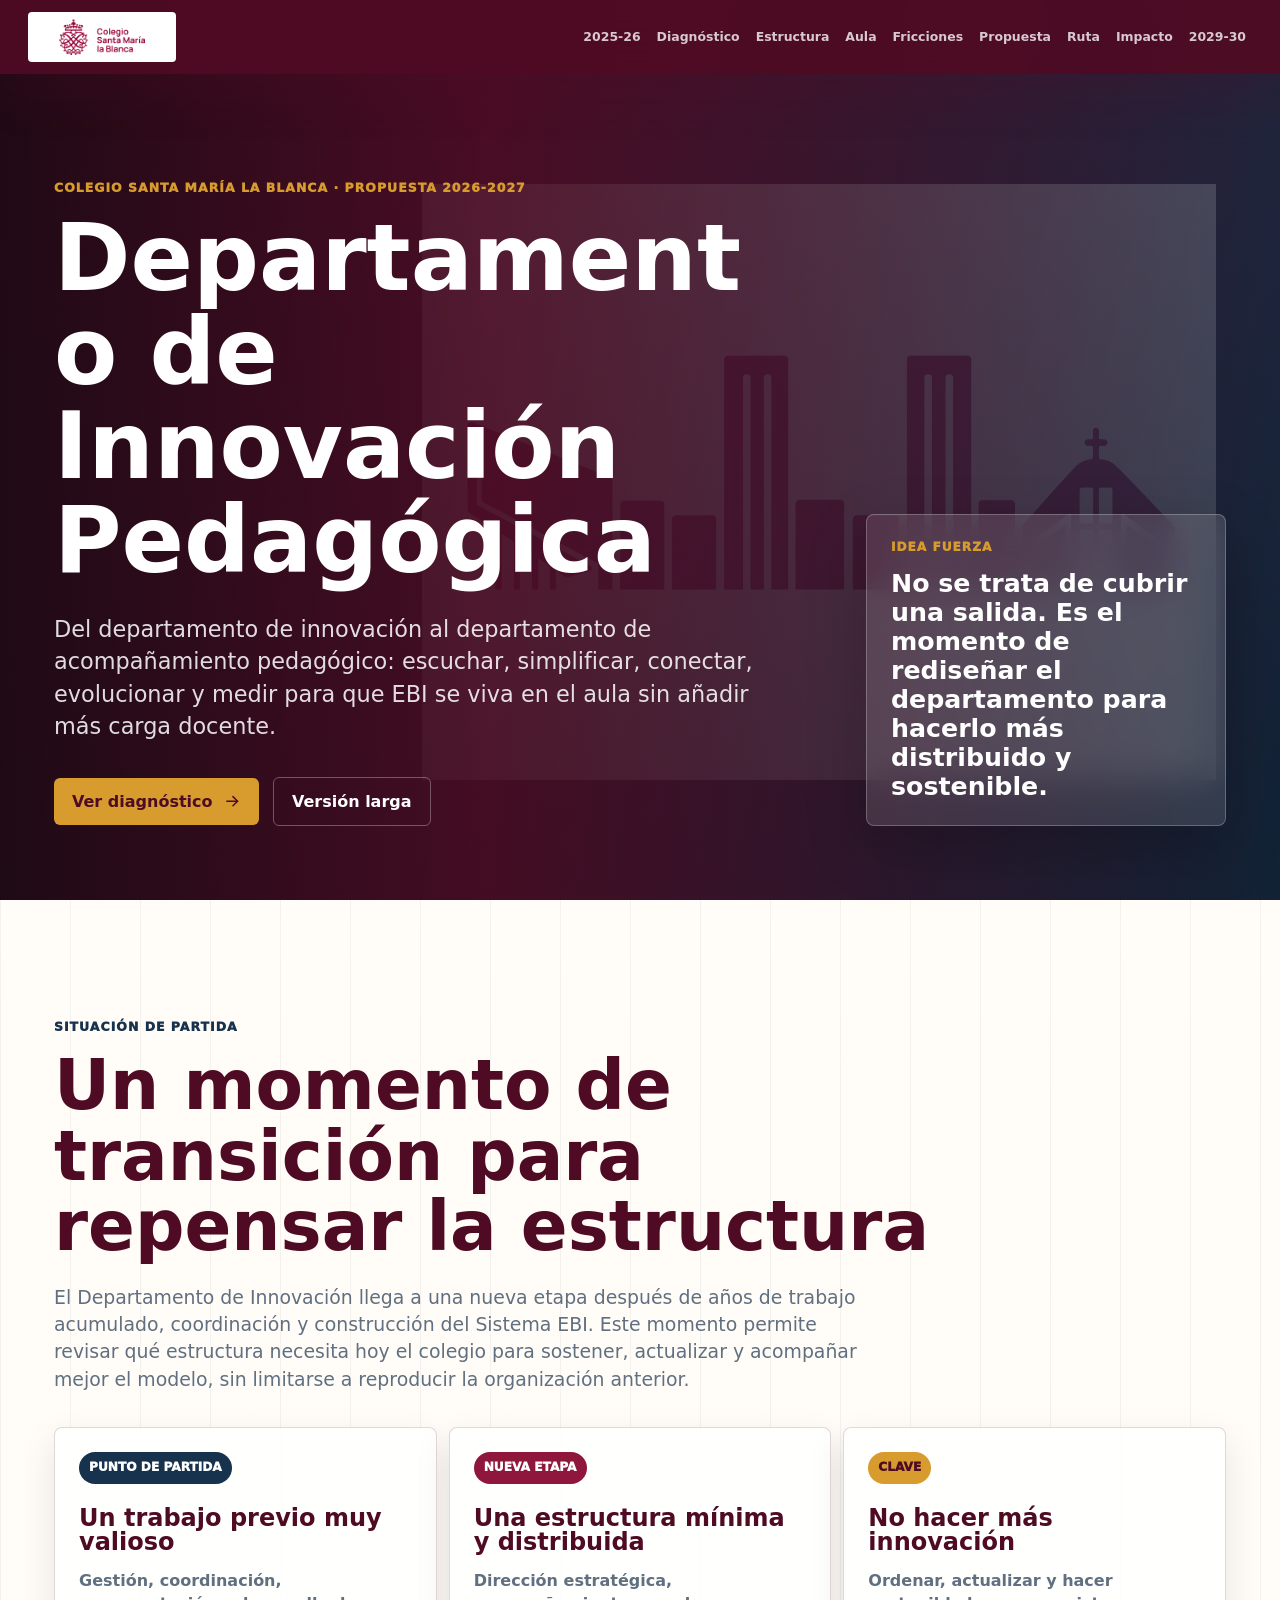
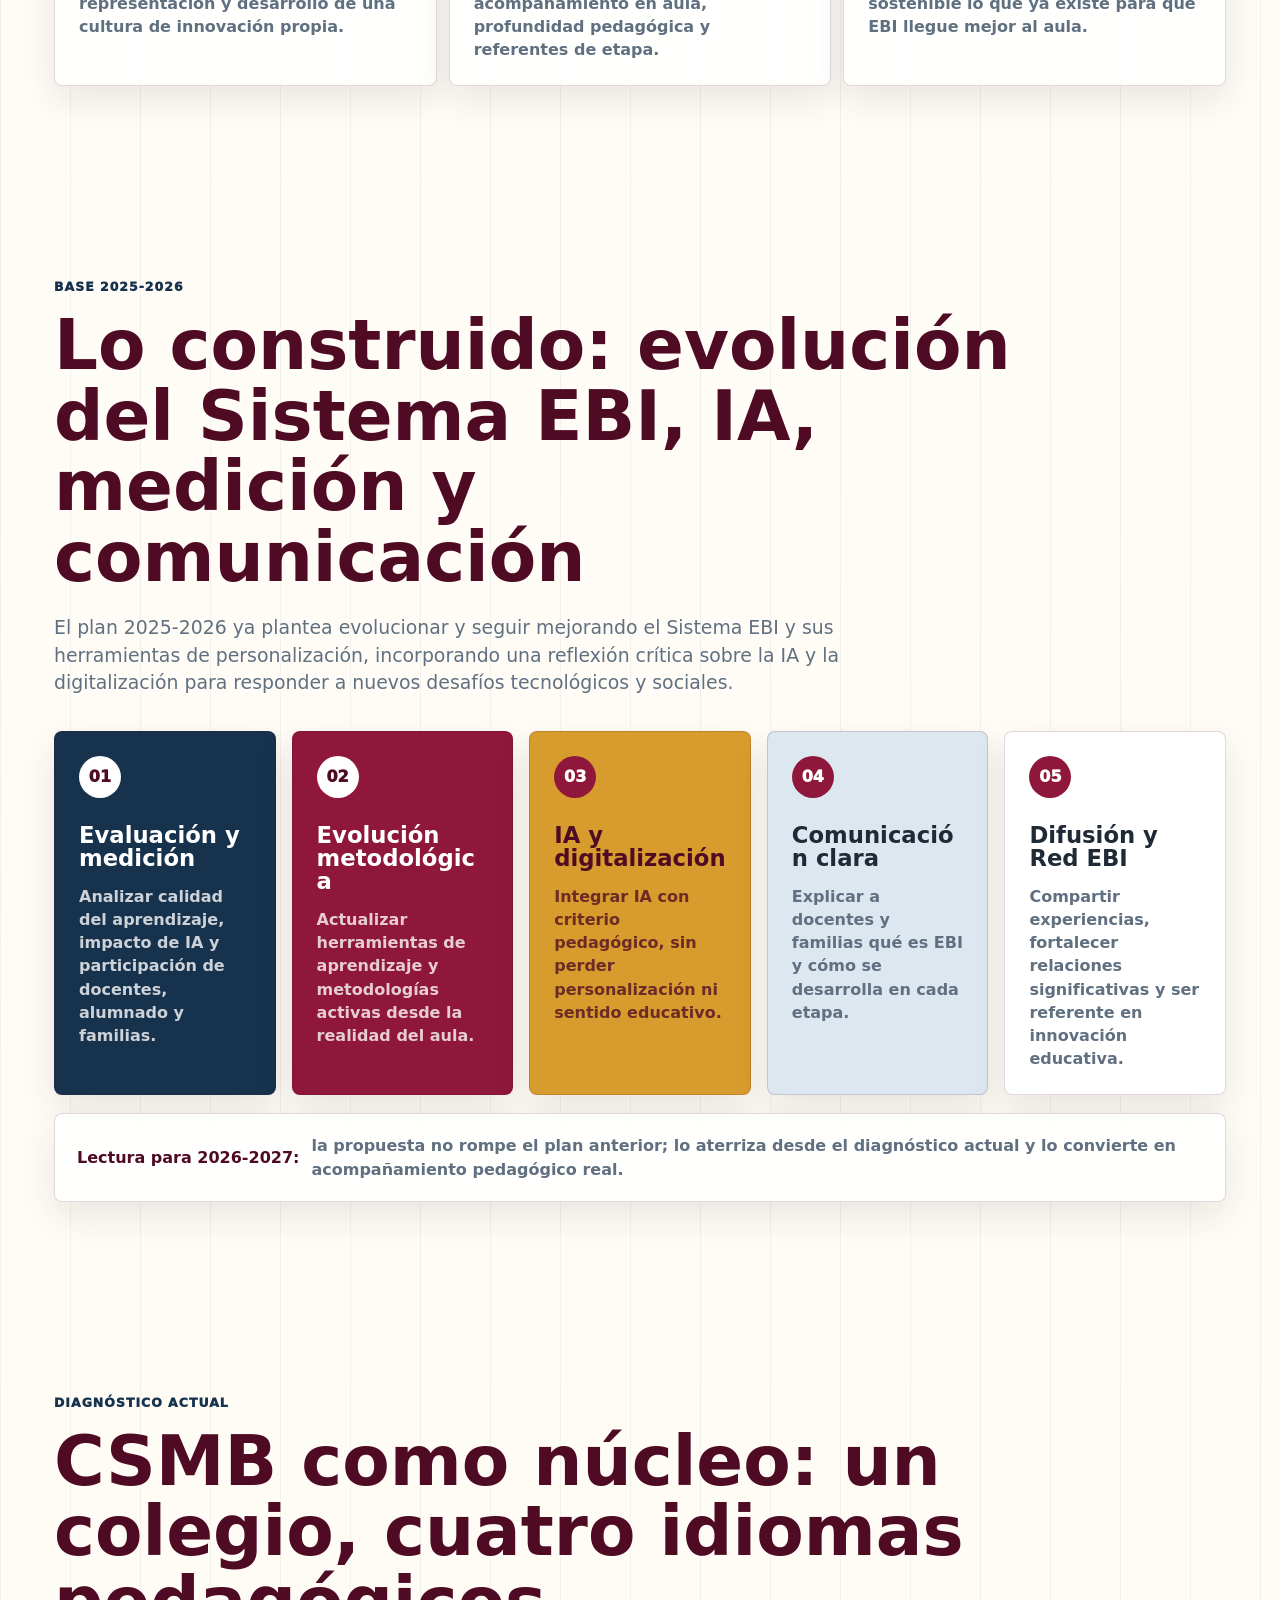
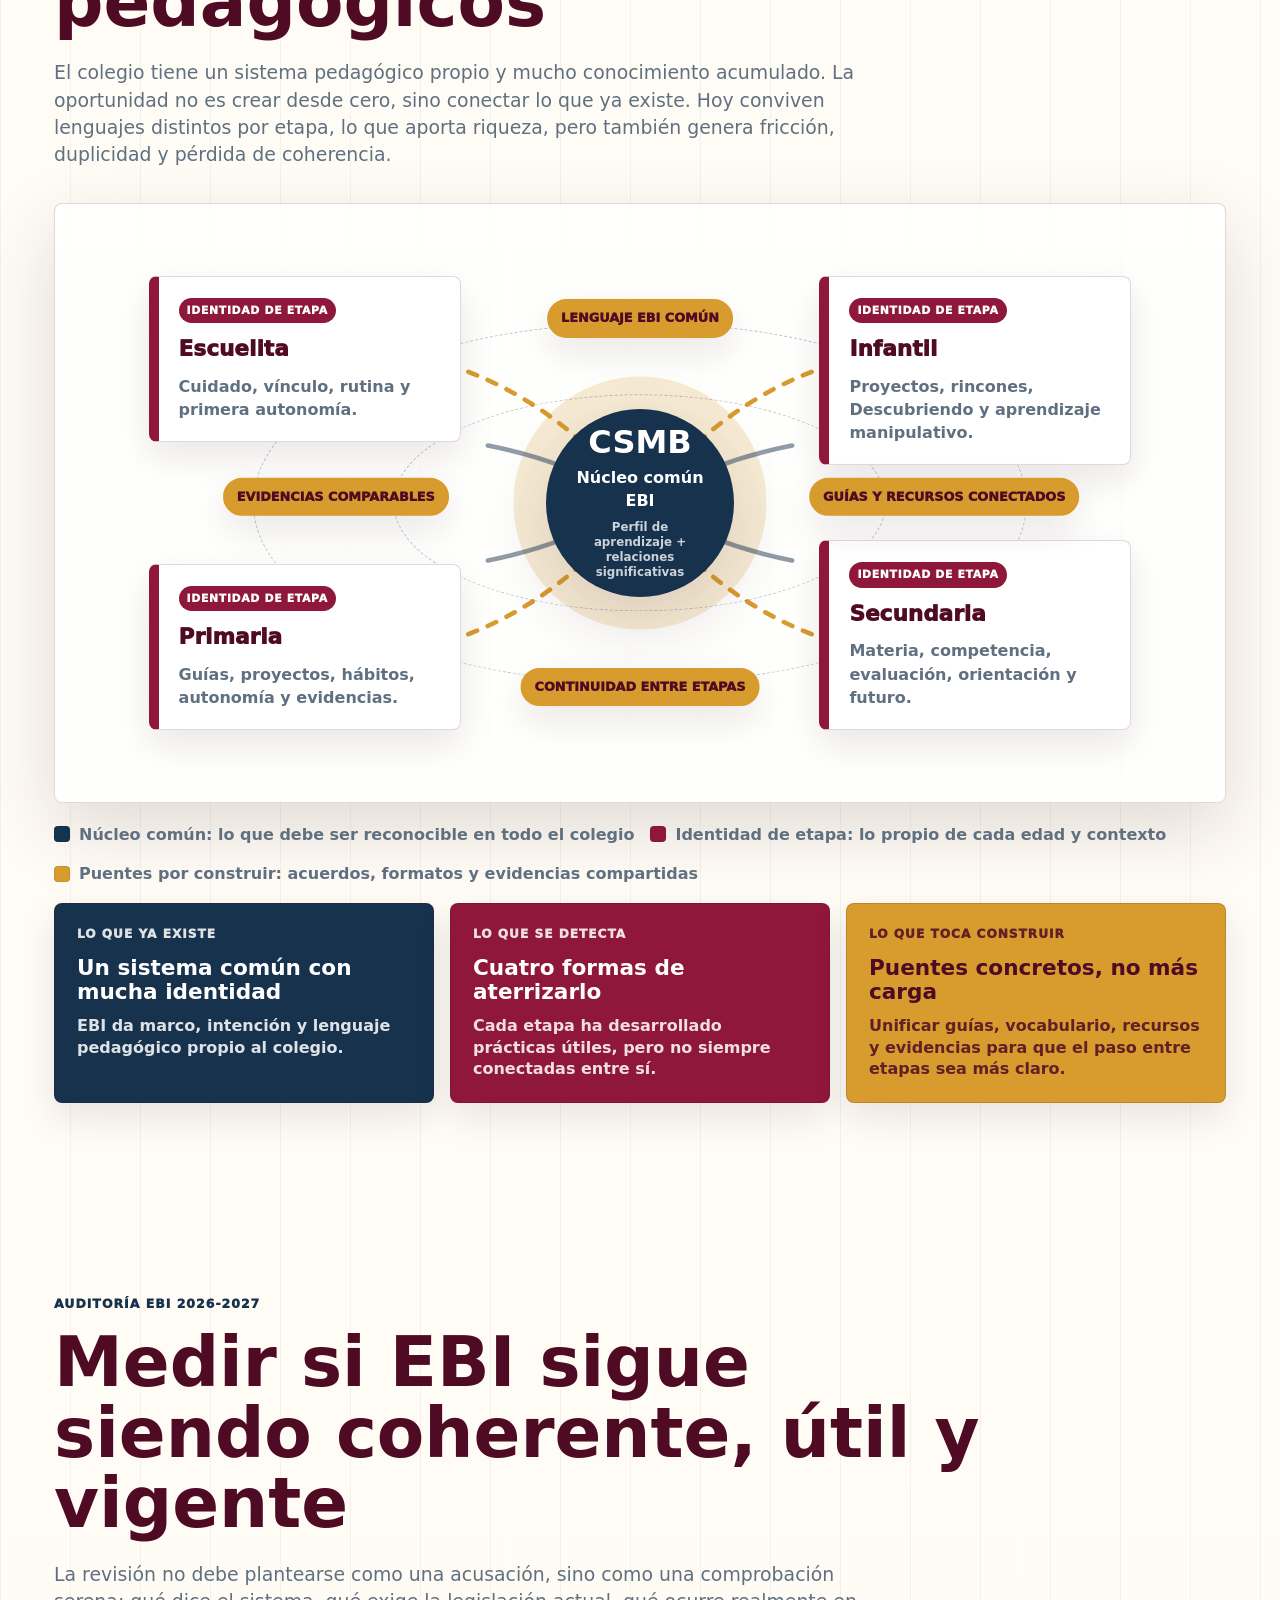
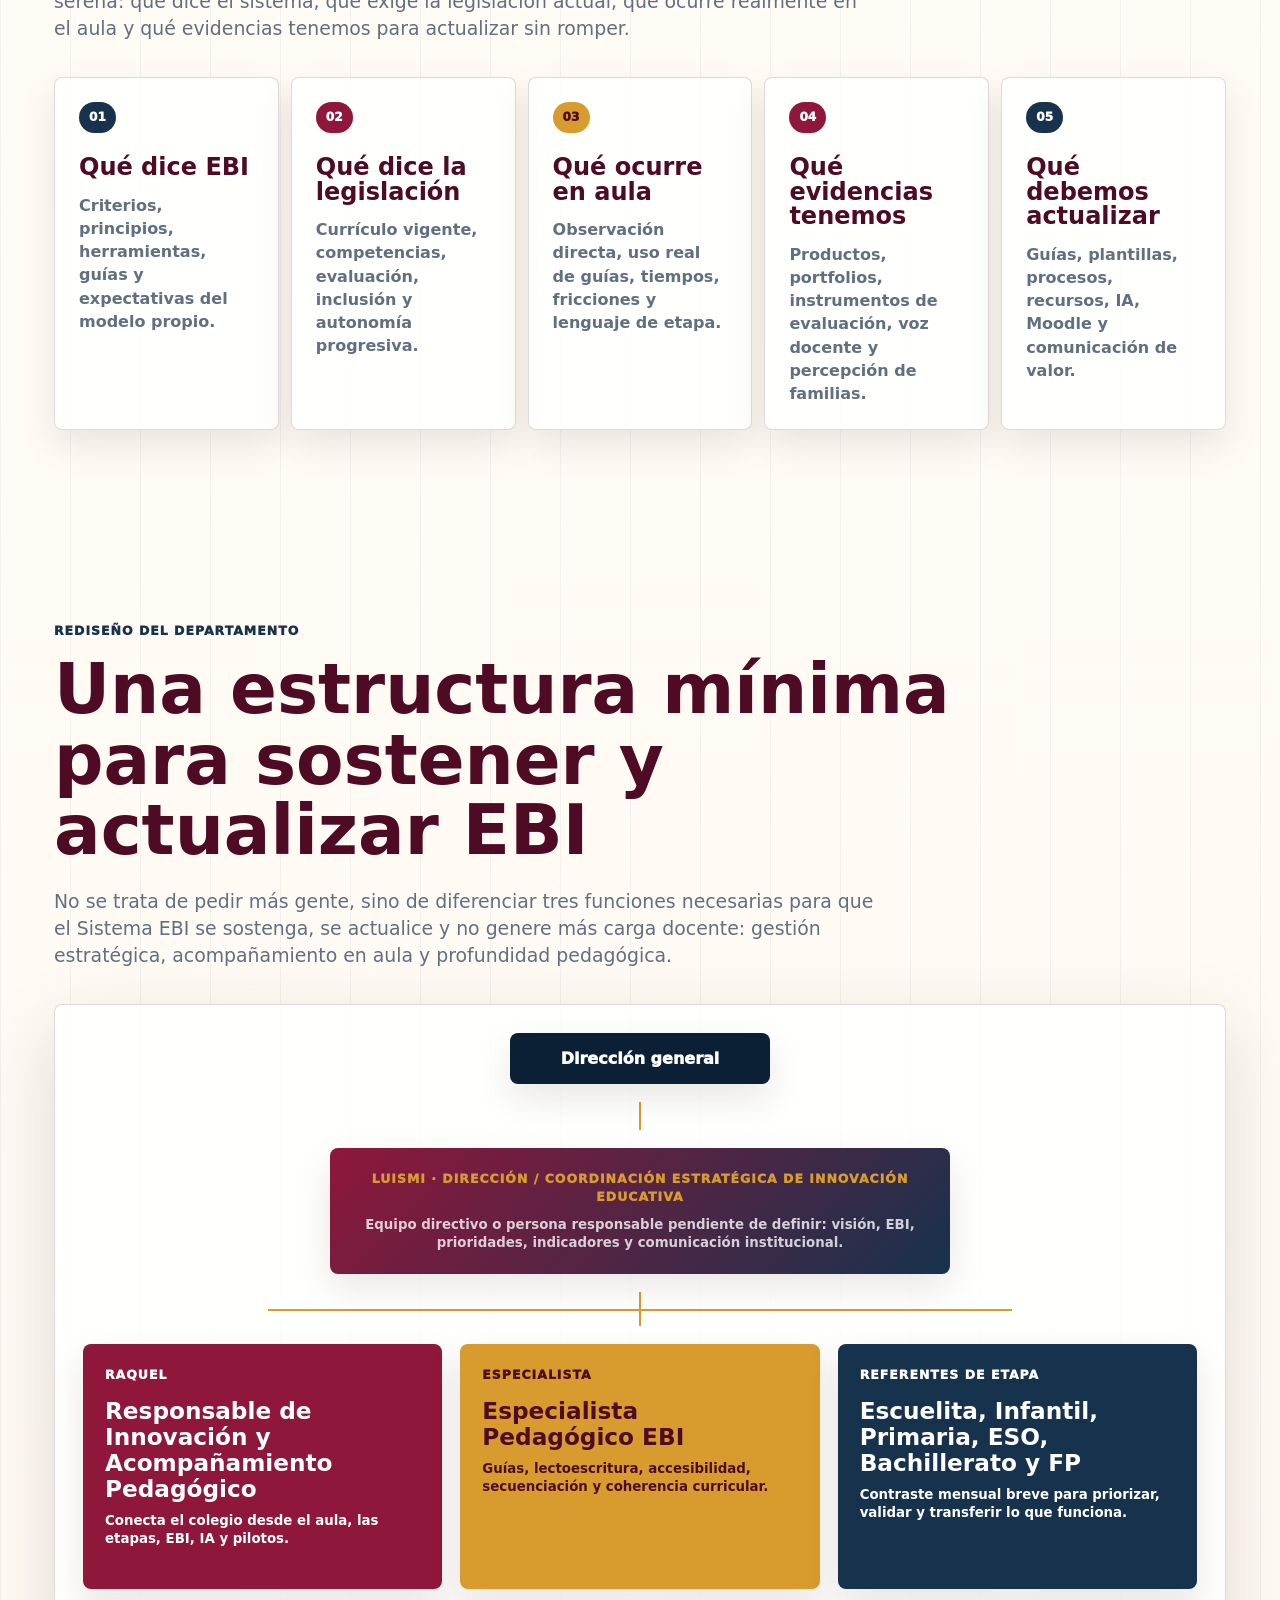
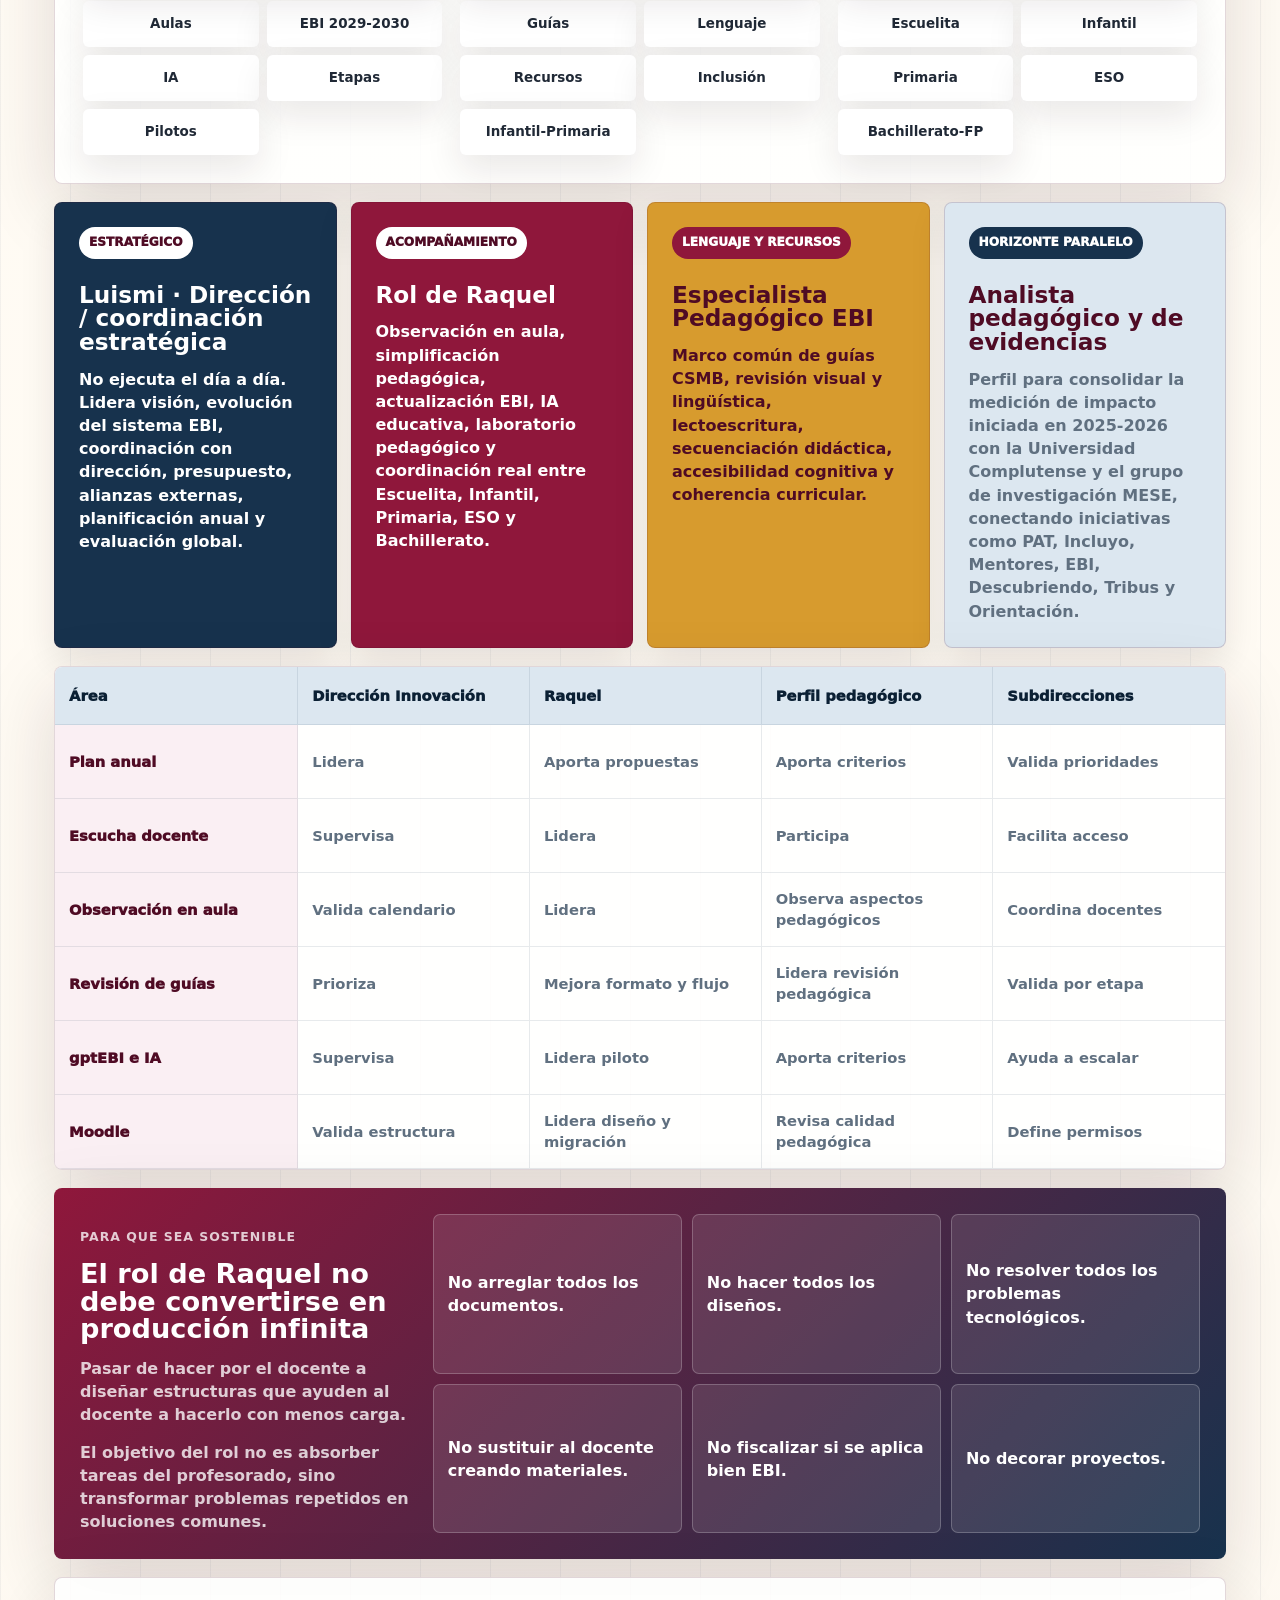
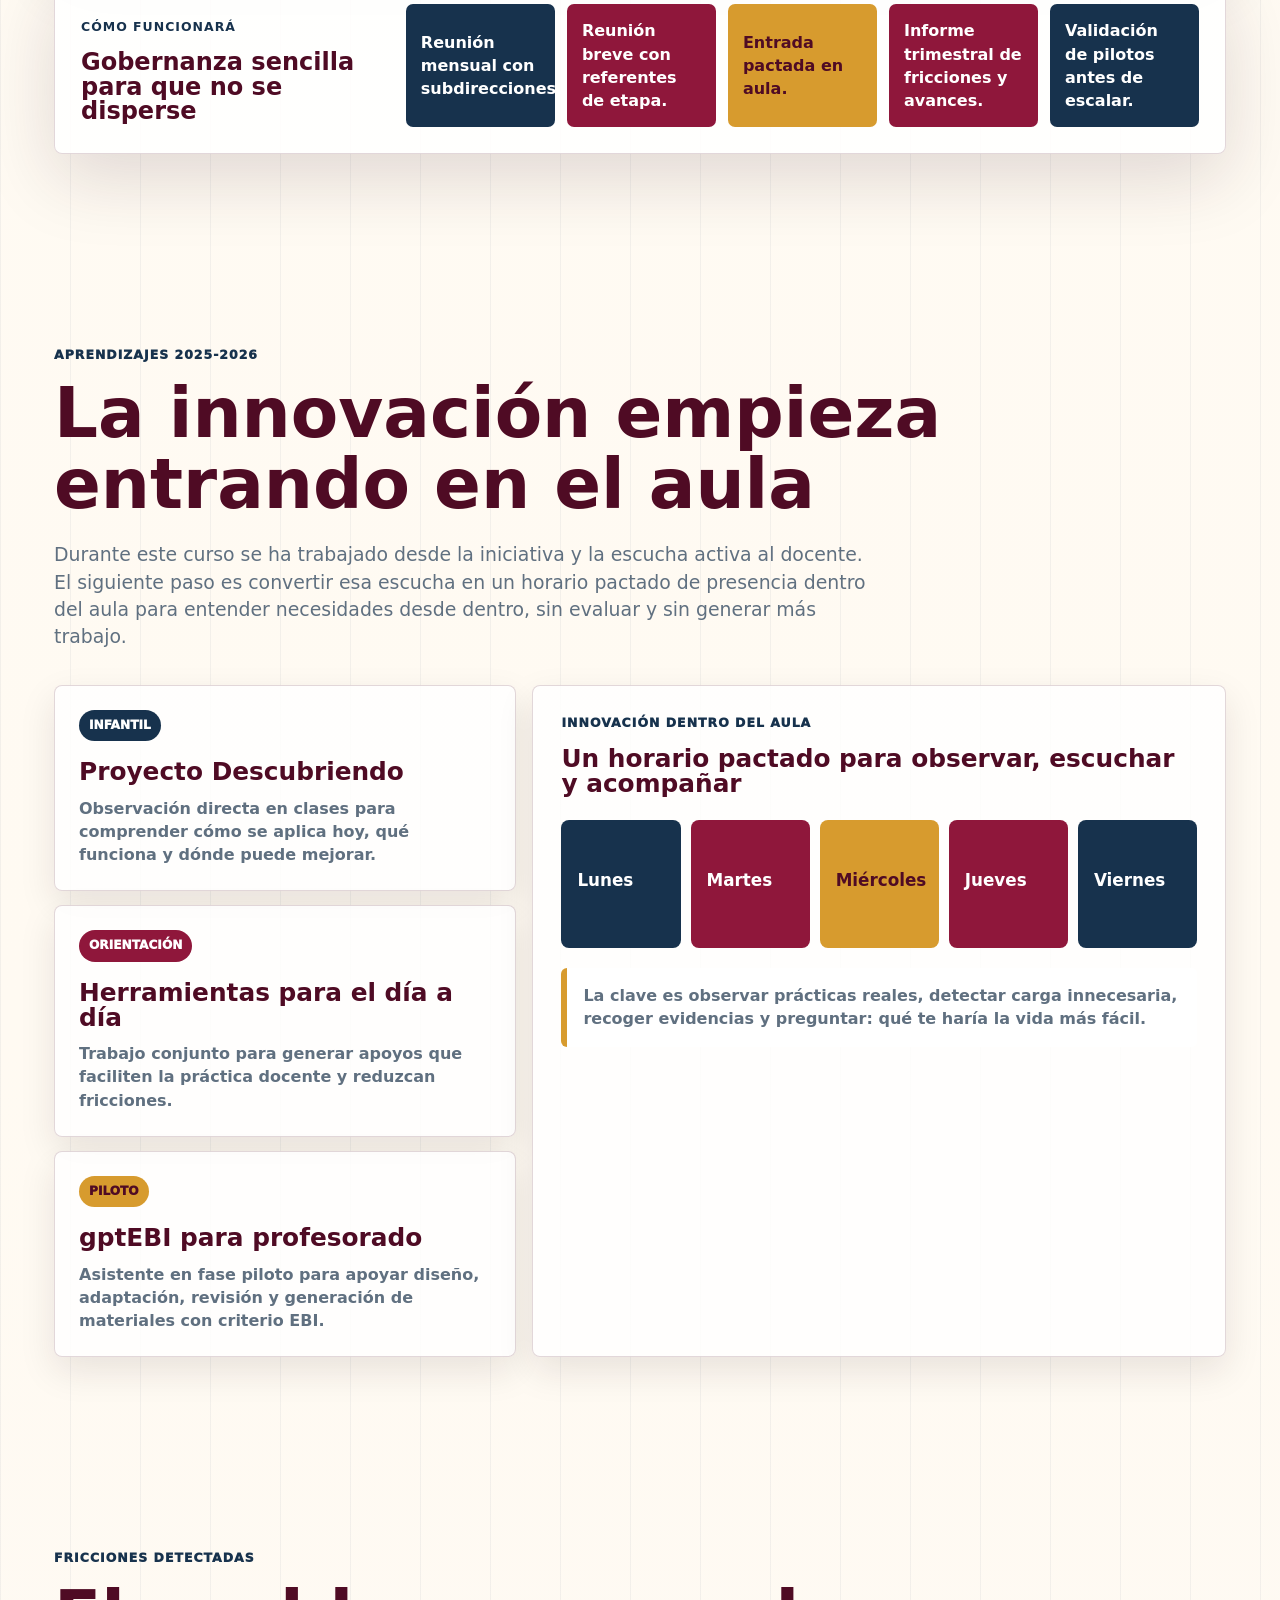
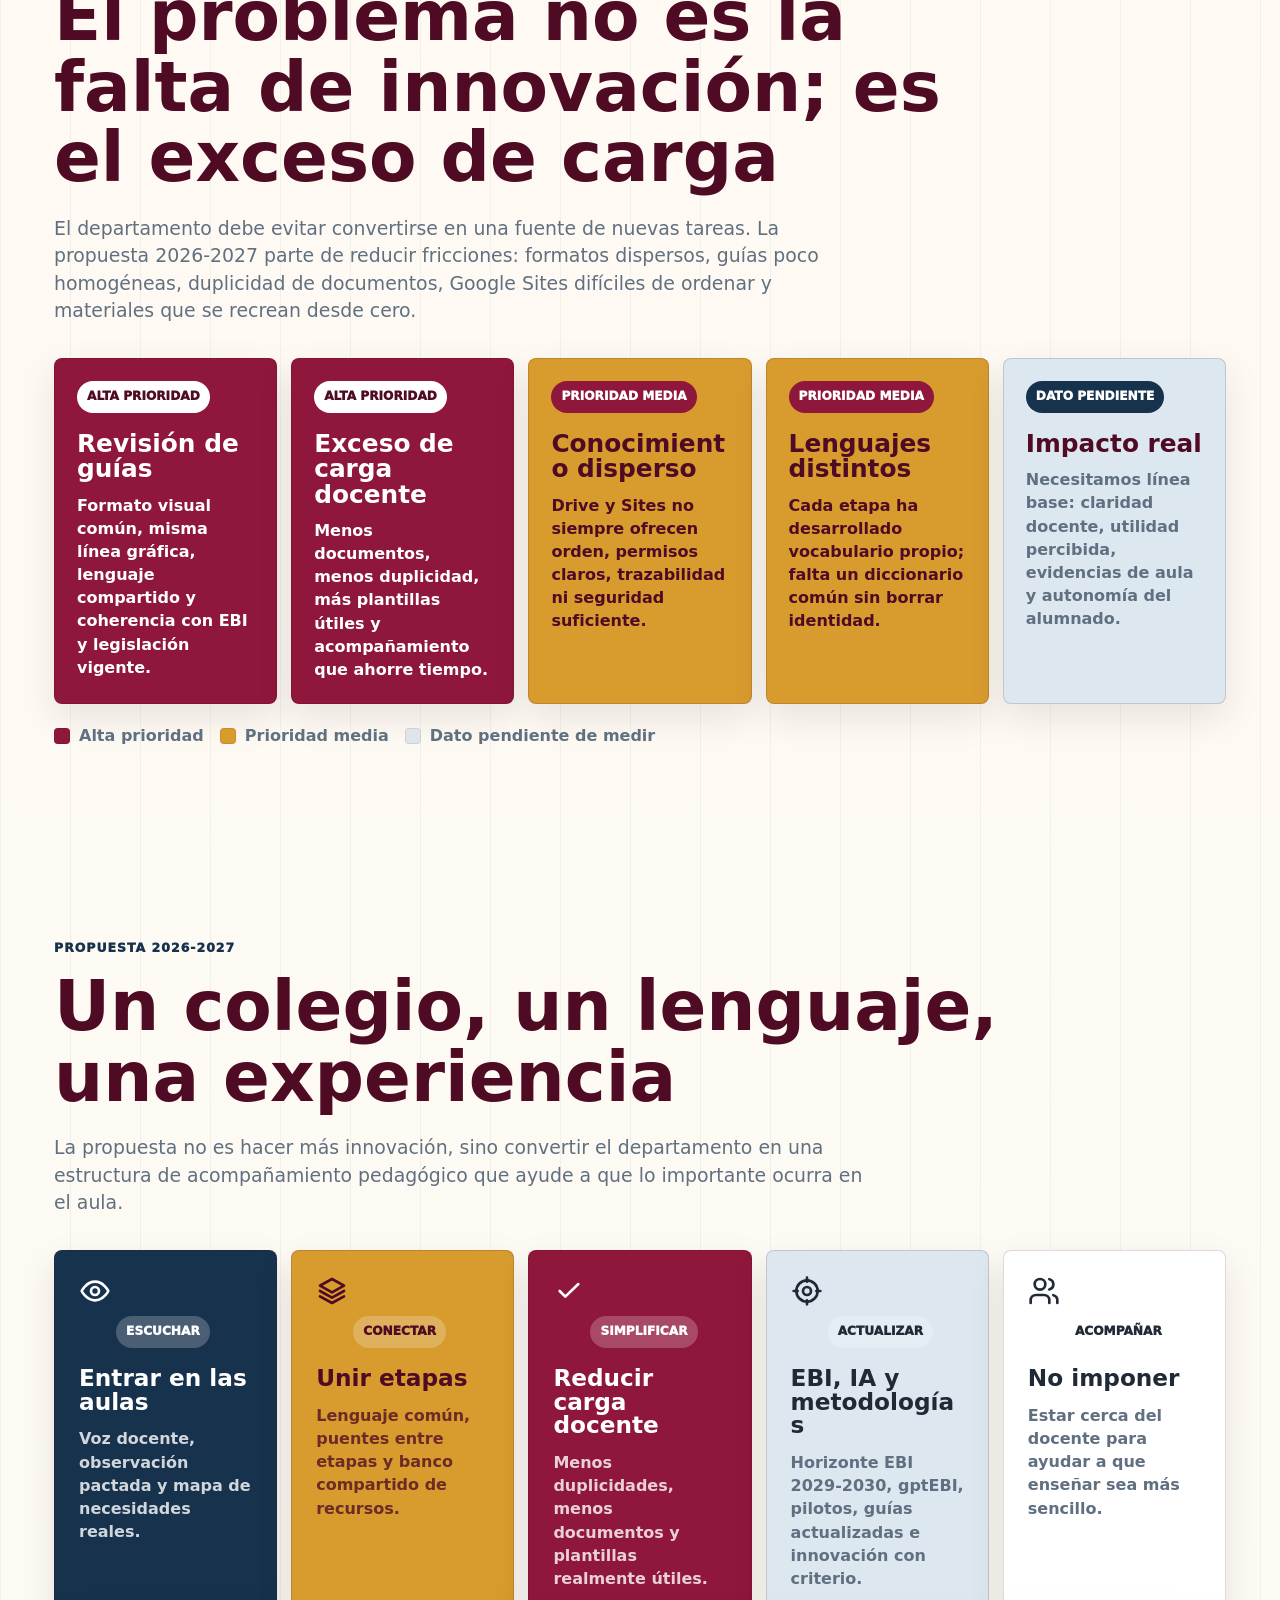
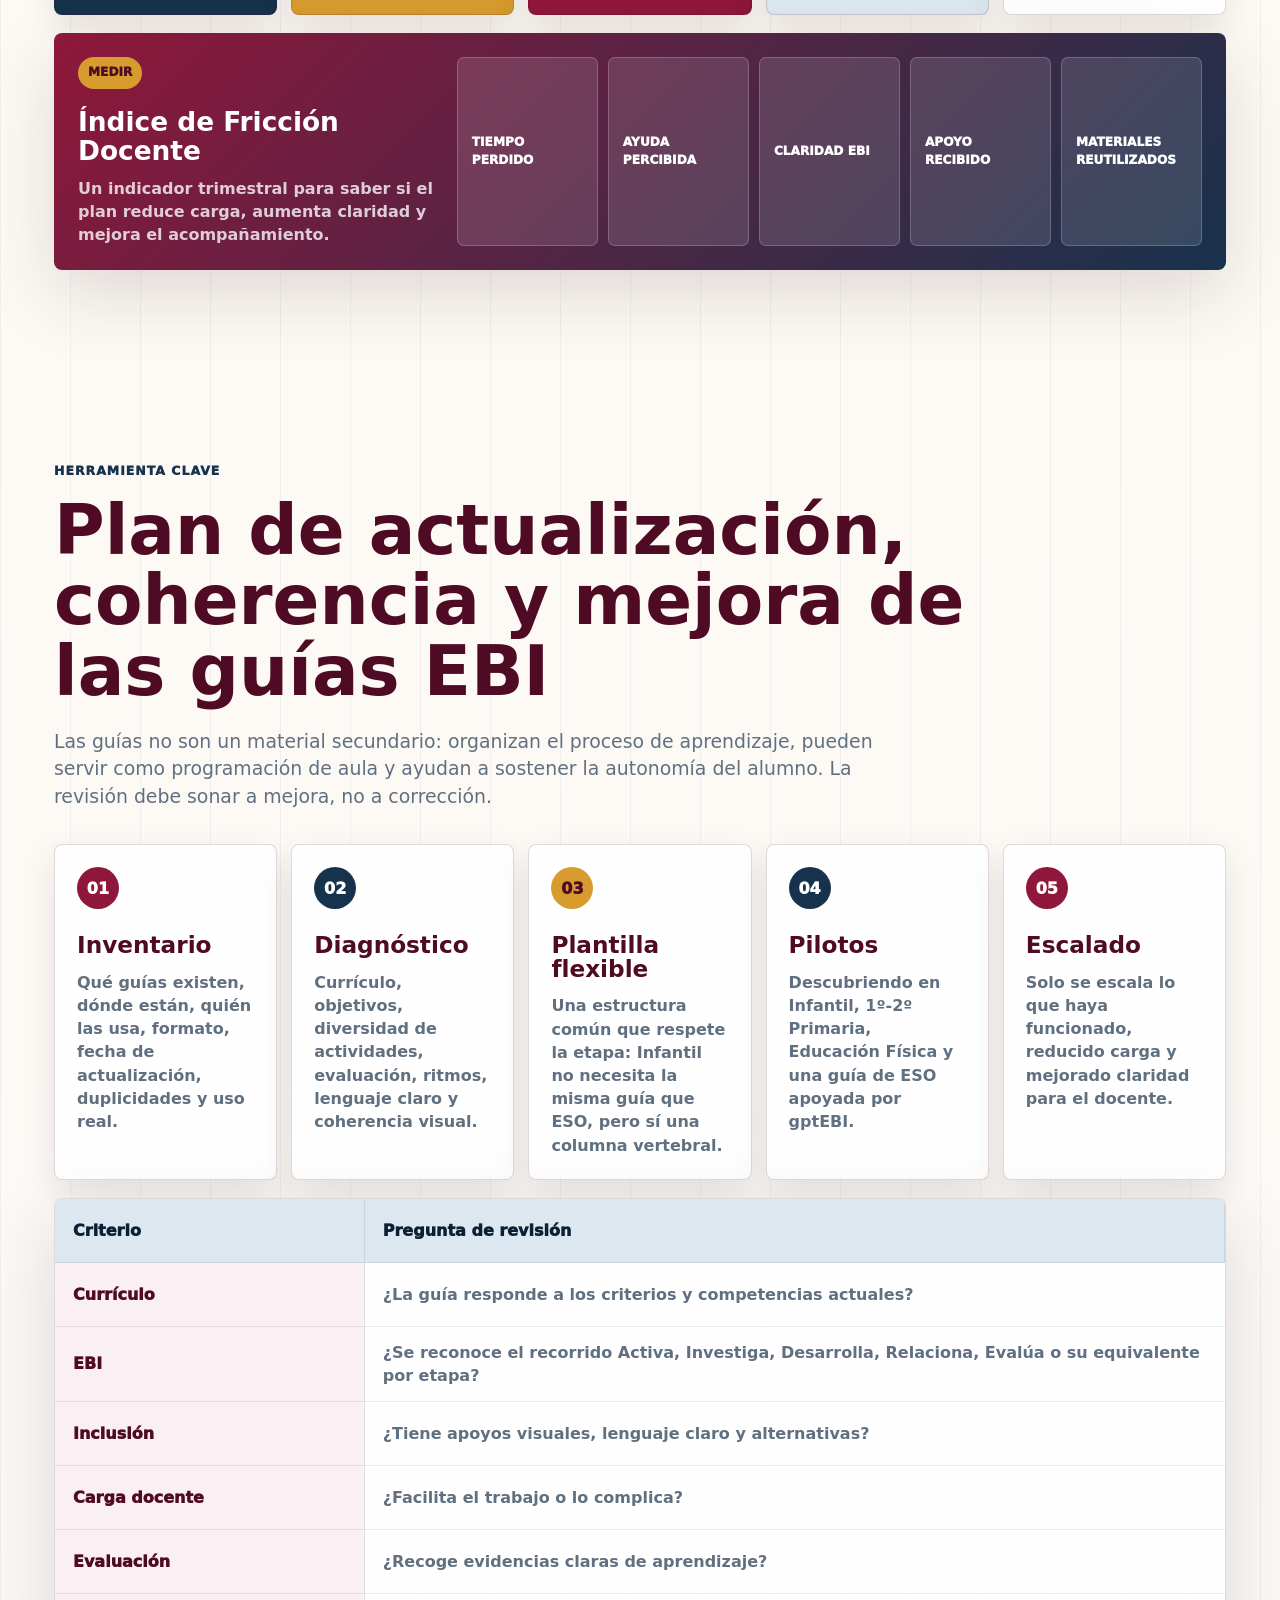
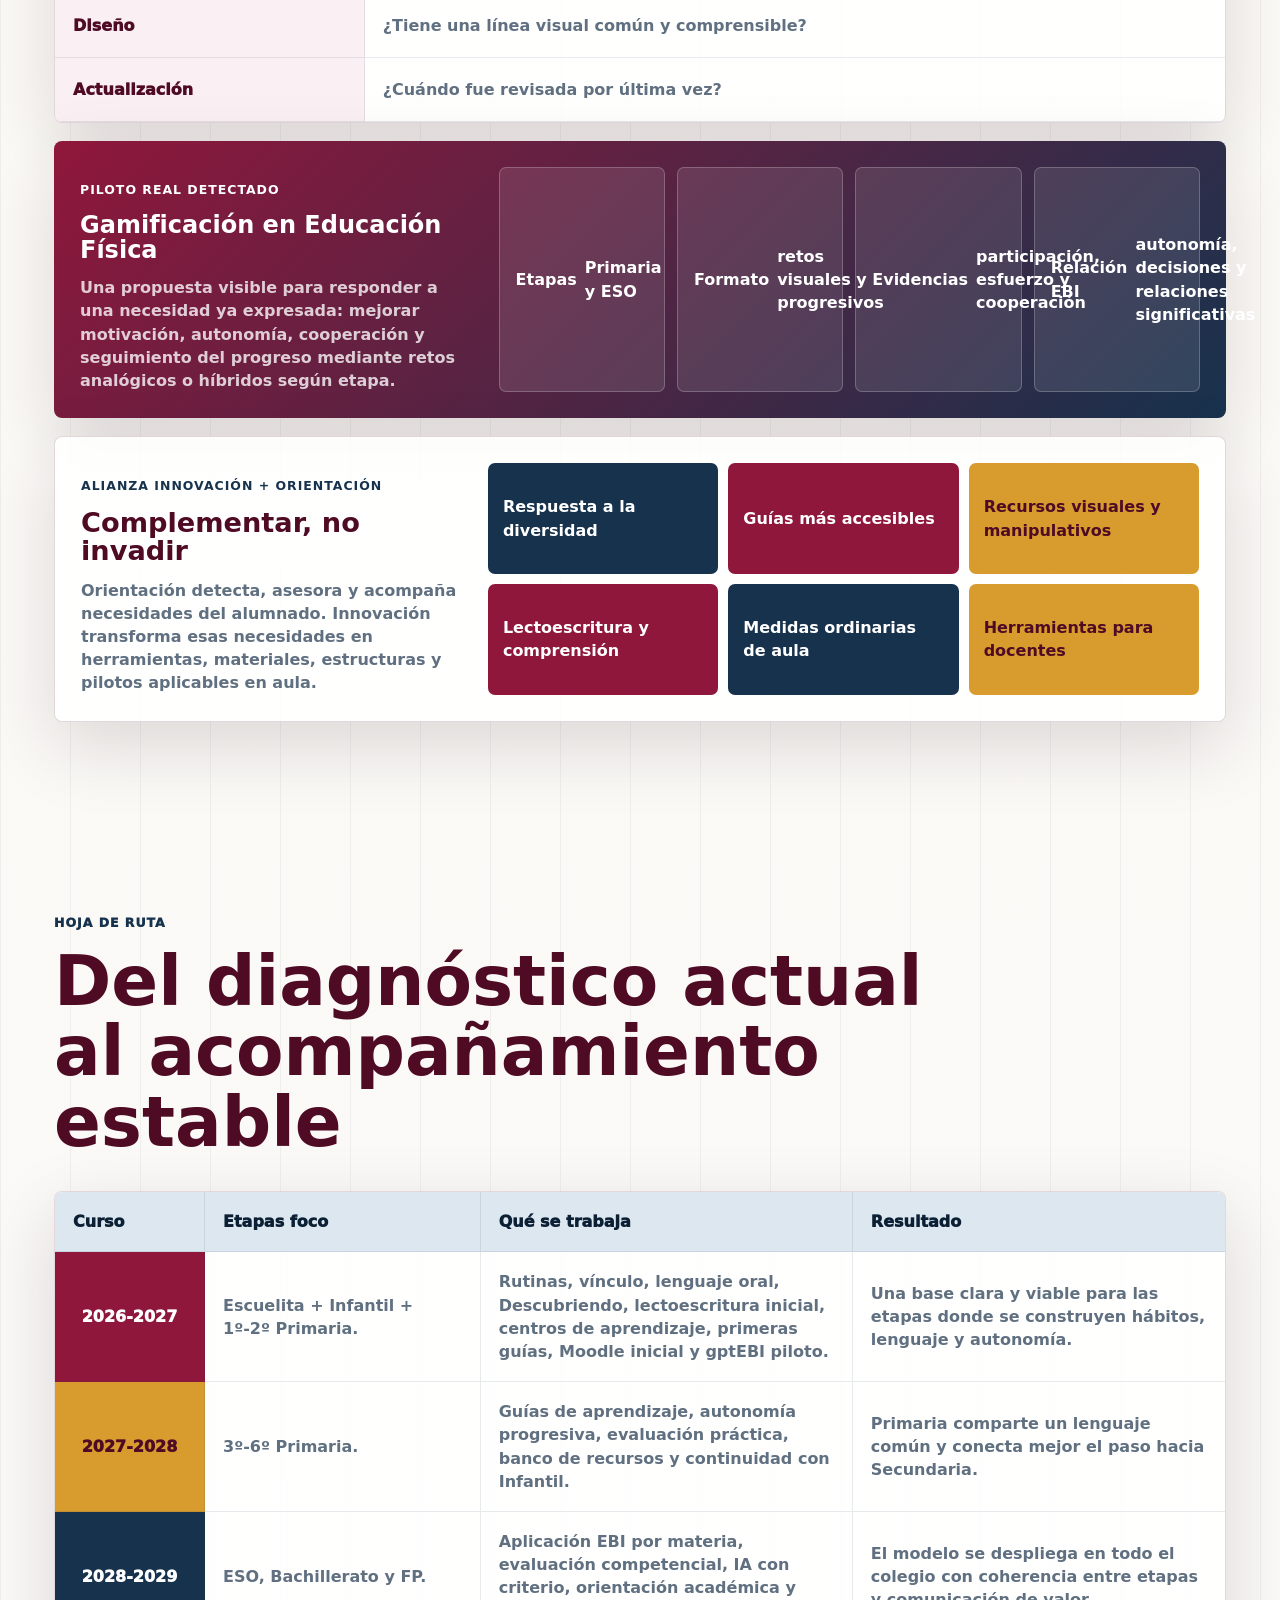
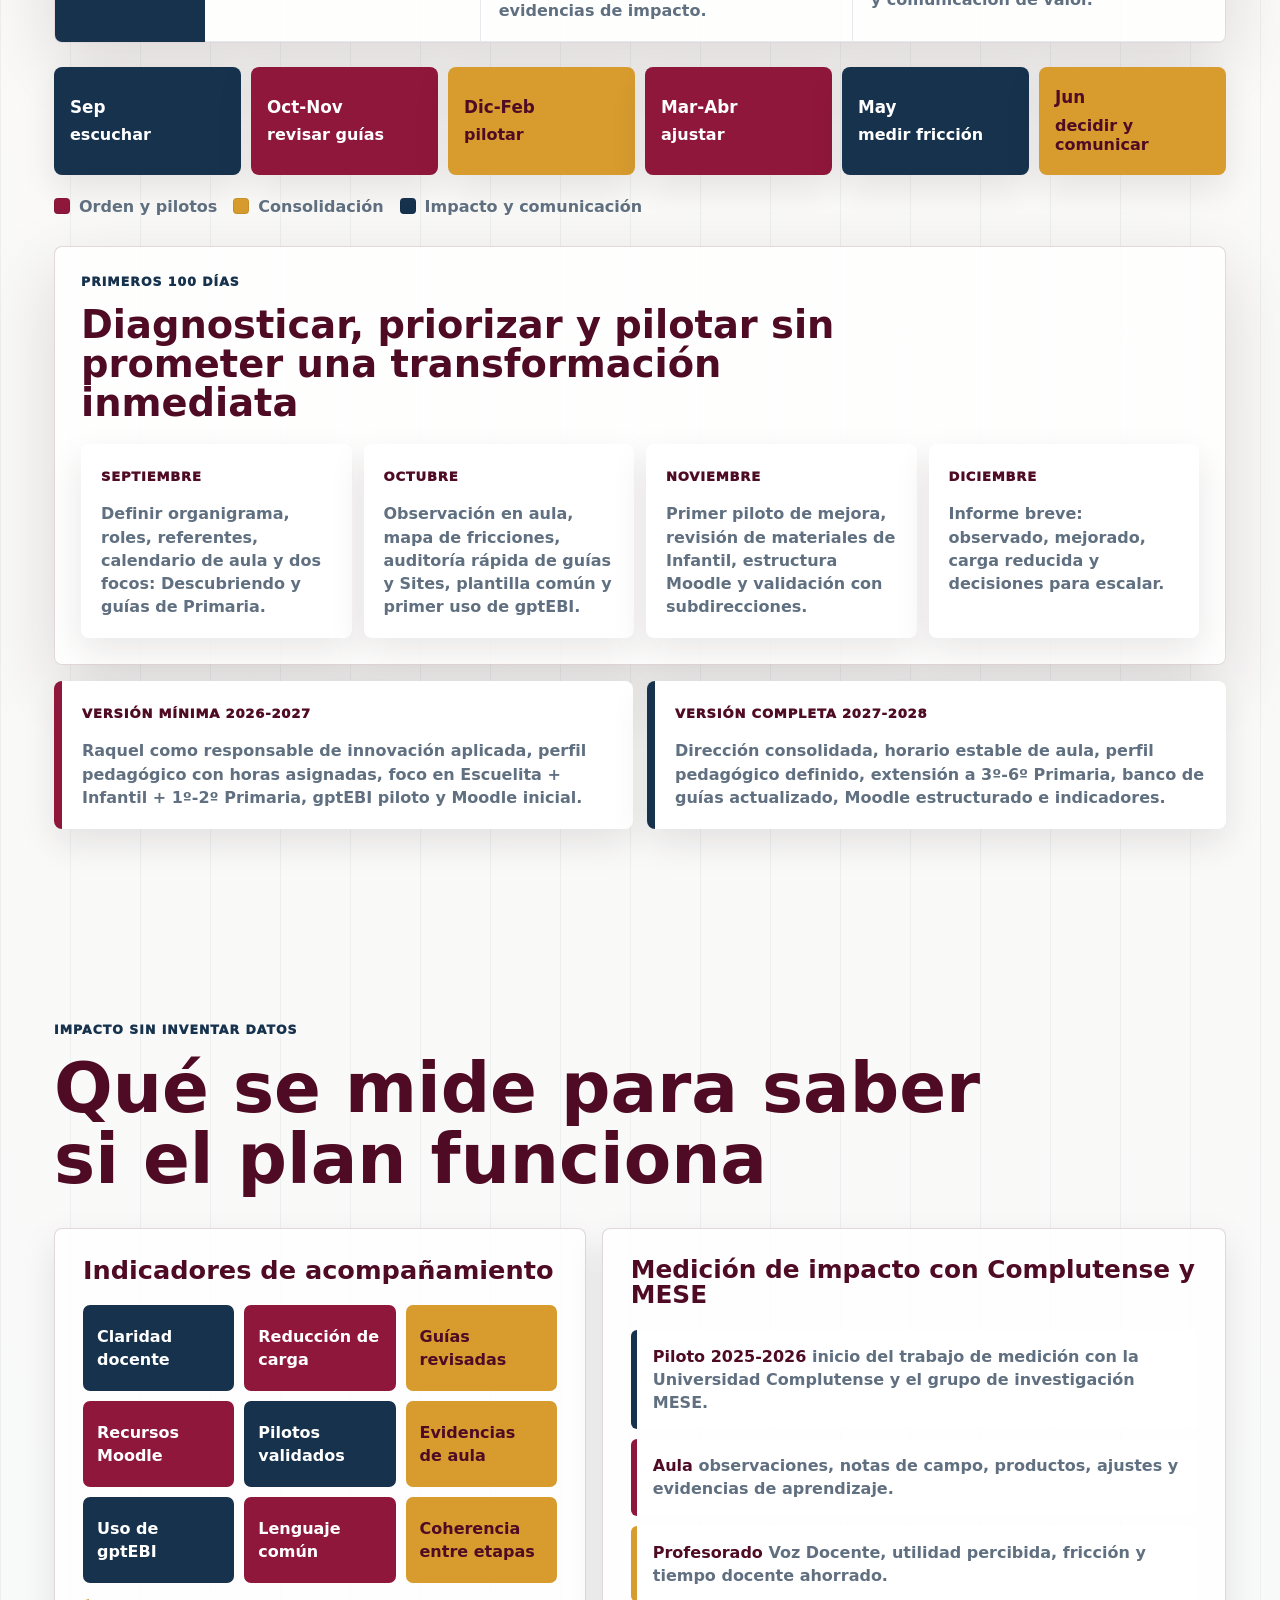
==== commit adcde8f7: "version 00" ====
--- a/index.html
+++ b/index.html
@@ -3,35 +3,38 @@
   <head>
     <meta charset="utf-8" />
     <meta name="viewport" content="width=device-width, initial-scale=1" />
-    <title>EBI se hace aula | Colegio Santa María la Blanca</title>
+    <title>Departamento de Innovación Pedagógica | CSMB</title>
     <meta
       name="description"
-      content="Plan de acompañamiento pedagógico e innovación sostenible del Colegio Santa María la Blanca."
+      content="Propuesta 2026-2027 para evolucionar el Departamento de Innovación hacia un departamento de acompañamiento pedagógico."
     />
     <link rel="icon" href="assets/favicon.svg" type="image/svg+xml" />
-    <link rel="stylesheet" href="styles.css" />
+    <link rel="stylesheet" href="resumen.css" />
   </head>
   <body>
-    <div class="scroll-progress" aria-hidden="true"></div>
-
     <svg class="icon-sprite" aria-hidden="true" focusable="false">
-      <symbol id="icon-ear" viewBox="0 0 24 24">
-        <path d="M6.2 10.4a5.8 5.8 0 1 1 10.6 3.2c-.5.8-1.2 1.4-1.9 2.1-.7.6-1.2 1.3-1.2 2.2 0 1.9-1.5 3.4-3.4 3.4A3.4 3.4 0 0 1 7 18.7" />
-        <path d="M10 10.2a2 2 0 1 1 3.6 1.2c-.3.5-.8.9-1.2 1.3" />
+      <symbol id="icon-arrow" viewBox="0 0 24 24">
+        <path d="M5 12h14" />
+        <path d="m13 6 6 6-6 6" />
       </symbol>
-      <symbol id="icon-pen" viewBox="0 0 24 24">
-        <path d="m4 20 4.7-1 10.6-10.6a2.2 2.2 0 0 0 0-3.1l-.6-.6a2.2 2.2 0 0 0-3.1 0L5 15.3 4 20Z" />
-        <path d="m14.3 6 3.7 3.7" />
+      <symbol id="icon-check" viewBox="0 0 24 24">
+        <path d="m5 12 4.2 4.2L19 6.8" />
       </symbol>
-      <symbol id="icon-class" viewBox="0 0 24 24">
-        <path d="M4 4h16v12H4z" />
-        <path d="M8 20h8" />
-        <path d="M12 16v4" />
-        <path d="M8 9h8M8 12h5" />
+      <symbol id="icon-layers" viewBox="0 0 24 24">
+        <path d="m12 3 9 5-9 5-9-5 9-5Z" />
+        <path d="m3 12 9 5 9-5" />
+        <path d="m3 16 9 5 9-5" />
       </symbol>
-      <symbol id="icon-spark" viewBox="0 0 24 24">
-        <path d="m12 3 1.5 5.2L19 10l-5.5 1.8L12 17l-1.5-5.2L5 10l5.5-1.8L12 3Z" />
-        <path d="m18 15 .7 2.2 2.3.8-2.3.8L18 22l-.7-2.2-2.3-.8 2.3-.8L18 15Z" />
+      <symbol id="icon-target" viewBox="0 0 24 24">
+        <circle cx="12" cy="12" r="8" />
+        <circle cx="12" cy="12" r="3" />
+        <path d="M12 2v3M12 19v3M2 12h3M19 12h3" />
+      </symbol>
+      <symbol id="icon-users" viewBox="0 0 24 24">
+        <path d="M16 21v-2a4 4 0 0 0-4-4H6a4 4 0 0 0-4 4v2" />
+        <circle cx="9" cy="7" r="4" />
+        <path d="M22 21v-2a4 4 0 0 0-3-3.87" />
+        <path d="M16 3.13a4 4 0 0 1 0 7.75" />
       </symbol>
       <symbol id="icon-chart" viewBox="0 0 24 24">
         <path d="M4 19V5" />
@@ -40,1197 +43,802 @@
         <path d="M12 16V8" />
         <path d="M16 16v-6" />
       </symbol>
-      <symbol id="icon-bridge" viewBox="0 0 24 24">
-        <path d="M3 18h18" />
-        <path d="M5 18c1-6 4.2-9 7-9s6 3 7 9" />
-        <path d="M7 18v-4M12 18v-6M17 18v-4" />
-        <path d="M4 9h16" />
-      </symbol>
-      <symbol id="icon-arrow" viewBox="0 0 24 24">
-        <path d="M5 12h14" />
-        <path d="m13 6 6 6-6 6" />
-      </symbol>
-      <symbol id="icon-check" viewBox="0 0 24 24">
-        <path d="m5 12 4.2 4.2L19 6.8" />
-      </symbol>
-      <symbol id="icon-target" viewBox="0 0 24 24">
-        <circle cx="12" cy="12" r="8" />
+      <symbol id="icon-eye" viewBox="0 0 24 24">
+        <path d="M2 12s3.5-7 10-7 10 7 10 7-3.5 7-10 7S2 12 2 12Z" />
         <circle cx="12" cy="12" r="3" />
-        <path d="M12 2v3M12 19v3M2 12h3M19 12h3" />
-      </symbol>
-      <symbol id="icon-layers" viewBox="0 0 24 24">
-        <path d="m12 3 9 5-9 5-9-5 9-5Z" />
-        <path d="m3 12 9 5 9-5" />
-        <path d="m3 16 9 5 9-5" />
-      </symbol>
-      <symbol id="icon-clipboard" viewBox="0 0 24 24">
-        <path d="M9 4h6l1 2h3v15H5V6h3l1-2Z" />
-        <path d="M9 11h6M9 15h4" />
-      </symbol>
-      <symbol id="icon-brain" viewBox="0 0 24 24">
-        <path d="M9 4.5A3.5 3.5 0 0 0 5.5 8c0 .4.1.8.2 1.1A3.7 3.7 0 0 0 4 12.2a3.8 3.8 0 0 0 4 3.8h1V4.5Z" />
-        <path d="M15 4.5A3.5 3.5 0 0 1 18.5 8c0 .4-.1.8-.2 1.1a3.7 3.7 0 0 1 1.7 3.1 3.8 3.8 0 0 1-4 3.8h-1V4.5Z" />
-        <path d="M9 16v1.5a2.5 2.5 0 0 0 5 0V16" />
       </symbol>
     </svg>
 
-    <header class="site-header" aria-label="Navegación principal">
+    <header class="summary-header" aria-label="Navegación principal">
       <a class="brand" href="#inicio" aria-label="Ir al inicio">
-        <img src="assets/colegio-skyline.png" alt="" />
-        <span>Santa María la Blanca</span>
+        <img src="assets/colegio.png" alt="Colegio Santa María la Blanca" />
       </a>
-      <button class="menu-toggle" type="button" aria-expanded="false" aria-controls="site-nav">
-        <span></span><span></span><span></span>
-        <span class="sr-only">Abrir navegación</span>
-      </button>
-      <nav id="site-nav">
-        <a href="#vision">Visión</a>
-        <a href="#revision-ebi">EBI 2030</a>
-        <a href="#modelo">Modelo</a>
-        <a href="#voz-docente">Voz Docente</a>
-        <a href="#servicios">Servicios</a>
+      <nav>
+        <a href="#base">2025-26</a>
+        <a href="#diagnostico">Diagnóstico</a>
+        <a href="#organigrama">Estructura</a>
+        <a href="#aula">Aula</a>
+        <a href="#fricciones">Fricciones</a>
+        <a href="#propuesta">Propuesta</a>
+        <a href="#ruta">Ruta</a>
         <a href="#impacto">Impacto</a>
-        <a href="#ruta">Ruta</a>
-        <a href="#horizonte">Horizonte</a>
+        <a href="#cierre">2029-30</a>
       </nav>
     </header>
 
     <main>
-      <section class="hero" id="inicio">
-        <div class="hero-bg" aria-hidden="true">
-          <img src="assets/innovacion-hero.png" alt="" />
-        </div>
-        <div class="hero-shade" aria-hidden="true"></div>
-        <div class="hero-content reveal">
-          <p class="eyebrow">Colegio Santa María la Blanca · 2026</p>
-          <h1>EBI se hace aula</h1>
-          <p class="hero-lead">
-            Plan de acompañamiento pedagógico e innovación sostenible para que
-            EBI vuelva a ser una experiencia viva, clara, acompañada y visible
-            en el aula.
+      <section class="hero-summary" id="inicio">
+        <div class="hero-image" aria-hidden="true">
+          <img src="assets/colegio-skyline.png" alt="" />
+        </div>
+        <div class="hero-copy reveal">
+          <p class="eyebrow">Colegio Santa María la Blanca · Propuesta 2026-2027</p>
+          <h1>Departamento de Innovación Pedagógica</h1>
+          <p>
+            Del departamento de innovación al departamento de acompañamiento
+            pedagógico: escuchar, simplificar, conectar, evolucionar y medir para
+            que EBI se viva en el aula sin añadir más carga docente.
           </p>
           <div class="hero-actions" aria-label="Accesos rápidos">
-            <a class="btn primary" href="#voz-docente">
-              Empezar escuchando
+            <a class="btn primary" href="#diagnostico">
+              Ver diagnóstico
               <svg><use href="#icon-arrow" /></svg>
             </a>
-            <a class="btn ghost" href="#servicios">Ver servicios</a>
-          </div>
-          <div class="hero-metrics" aria-label="Resumen visual del plan">
-            <div>
-              <strong>6</strong>
-              <span>pasos de trabajo</span>
-            </div>
-            <div>
-              <strong>8</strong>
-              <span>proyectos WOW viables</span>
-            </div>
-            <div>
-              <strong>7</strong>
-              <span>líneas estratégicas</span>
-            </div>
-          </div>
-        </div>
-        <aside class="hero-panel reveal" aria-label="Idea esencial">
-          <span>Idea esencial</span>
-          <strong>
-            Innovar no es hacer más. Es enseñar mejor, acompañar mejor y aprender
-            con más sentido.
-          </strong>
+            <a class="btn ghost" href="index-largo.html">Versión larga</a>
+          </div>
+        </div>
+        <aside class="hero-thesis reveal">
+          <span>Idea fuerza</span>
+          <strong>No se trata de cubrir una salida. Es el momento de rediseñar el departamento para hacerlo más distribuido y sostenible.</strong>
         </aside>
       </section>
 
-      <section class="opening" id="vision" aria-labelledby="vision-title">
-        <div class="section-label reveal">Redefinición</div>
-        <div class="opening-copy reveal">
-          <h2 id="vision-title">De un departamento de proyectos a una estructura de acompañamiento pedagógico</h2>
+      <section class="situation-section" aria-labelledby="situation-title">
+      <div class="section-heading reveal">
+        <p class="eyebrow dark">Situación de partida</p>
+        <h2 id="situation-title">Un momento de transición para repensar la estructura</h2>
+        <p>
+          El Departamento de Innovación llega a una nueva etapa después de años
+          de trabajo acumulado, coordinación y construcción del Sistema EBI. Este
+          momento permite revisar qué estructura necesita hoy el colegio para
+          sostener, actualizar y acompañar mejor el modelo, sin limitarse a
+          reproducir la organización anterior.
+        </p>
+      </div>
+      <div class="situation-grid reveal" aria-label="Cambio de enfoque del departamento">
+        <article>
+          <span>Punto de partida</span>
+          <h3>Un trabajo previo muy valioso</h3>
+          <p>Gestión, coordinación, representación y desarrollo de una cultura de innovación propia.</p>
+        </article>
+        <article>
+          <span>Nueva etapa</span>
+          <h3>Una estructura mínima y distribuida</h3>
+          <p>Dirección estratégica, acompañamiento en aula, profundidad pedagógica y referentes de etapa.</p>
+        </article>
+          <article>
+            <span>Clave</span>
+            <h3>No hacer más innovación</h3>
+            <p>Ordenar, actualizar y hacer sostenible lo que ya existe para que EBI llegue mejor al aula.</p>
+          </article>
+        </div>
+      </section>
+
+      <section class="base-section" id="base" aria-labelledby="base-title">
+        <div class="section-heading reveal">
+          <p class="eyebrow dark">Base 2025-2026</p>
+          <h2 id="base-title">Lo construido: evolución del Sistema EBI, IA, medición y comunicación</h2>
           <p>
-            El Departamento de Innovación debe situarse en el centro de la vida
-            pedagógica del colegio: un equipo que escucha, traduce, acompaña,
-            diseña, ordena, documenta y mide aquello que mejora los procesos de
-            enseñanza y aprendizaje.
+            El plan 2025-2026 ya plantea evolucionar y seguir mejorando el
+            Sistema EBI y sus herramientas de personalización, incorporando una
+            reflexión crítica sobre la IA y la digitalización para responder a
+            nuevos desafíos tecnológicos y sociales.
           </p>
         </div>
-        <div class="level-grid" aria-label="Niveles de acompañamiento">
-          <article class="level-card reveal">
-            <div class="level-icon"><svg><use href="#icon-ear" /></svg></div>
+        <div class="axis-grid reveal" aria-label="Ejes del plan 2025-2026">
+          <article class="axis-card navy">
             <span>01</span>
-            <h3>Reflexión pedagógica</h3>
+            <h3>Evaluación y medición</h3>
+            <p>Analizar calidad del aprendizaje, impacto de IA y participación de docentes, alumnado y familias.</p>
+          </article>
+          <article class="axis-card maroon">
+            <span>02</span>
+            <h3>Evolución metodológica</h3>
+            <p>Actualizar herramientas de aprendizaje y metodologías activas desde la realidad del aula.</p>
+          </article>
+          <article class="axis-card gold">
+            <span>03</span>
+            <h3>IA y digitalización</h3>
+            <p>Integrar IA con criterio pedagógico, sin perder personalización ni sentido educativo.</p>
+          </article>
+          <article class="axis-card soft">
+            <span>04</span>
+            <h3>Comunicación clara</h3>
+            <p>Explicar a docentes y familias qué es EBI y cómo se desarrolla en cada etapa.</p>
+          </article>
+          <article class="axis-card white">
+            <span>05</span>
+            <h3>Difusión y Red EBI</h3>
+            <p>Compartir experiencias, fortalecer relaciones significativas y ser referente en innovación educativa.</p>
+          </article>
+        </div>
+        <div class="base-note reveal">
+          <strong>Lectura para 2026-2027:</strong>
+          <span>la propuesta no rompe el plan anterior; lo aterriza desde el diagnóstico actual y lo convierte en acompañamiento pedagógico real.</span>
+        </div>
+      </section>
+
+      <section class="diagnosis-section" id="diagnostico" aria-labelledby="diagnostico-title">
+        <div class="section-heading reveal">
+          <p class="eyebrow dark">Diagnóstico actual</p>
+          <h2 id="diagnostico-title">CSMB como núcleo: un colegio, cuatro idiomas pedagógicos</h2>
+          <p>
+            El colegio tiene un sistema pedagógico propio y mucho conocimiento
+            acumulado. La oportunidad no es crear desde cero, sino conectar lo
+            que ya existe. Hoy conviven lenguajes distintos por etapa, lo que
+            aporta riqueza, pero también genera fricción, duplicidad y pérdida
+            de coherencia.
+          </p>
+        </div>
+        <div class="language-map reveal" aria-label="Mapa diagnóstico de núcleo común, identidades de etapa y puentes por construir">
+          <svg class="language-connectors" viewBox="0 0 1000 520" preserveAspectRatio="none" aria-hidden="true">
+            <path class="connector bridge" d="M500 260 C420 160 330 120 200 120" />
+            <path class="connector bridge" d="M500 260 C580 160 670 120 800 120" />
+            <path class="connector bridge" d="M500 260 C420 360 330 400 200 400" />
+            <path class="connector bridge" d="M500 260 C580 360 670 400 800 400" />
+            <path class="connector shared" d="M500 260 C455 235 420 220 370 210" />
+            <path class="connector shared" d="M500 260 C545 235 580 220 630 210" />
+            <path class="connector shared" d="M500 260 C455 285 420 300 370 310" />
+            <path class="connector shared" d="M500 260 C545 285 580 300 630 310" />
+          </svg>
+          <div class="language-core">
+            <strong>CSMB</strong>
+            <span>Núcleo común EBI</span>
+            <small>Perfil de aprendizaje + relaciones significativas</small>
+          </div>
+          <article class="lang-one">
+            <b>Identidad de etapa</b>
+            <span>Escuelita</span>
+            <p>Cuidado, vínculo, rutina y primera autonomía.</p>
+          </article>
+          <article class="lang-two">
+            <b>Identidad de etapa</b>
+            <span>Infantil</span>
+            <p>Proyectos, rincones, Descubriendo y aprendizaje manipulativo.</p>
+          </article>
+          <article class="lang-three">
+            <b>Identidad de etapa</b>
+            <span>Primaria</span>
+            <p>Guías, proyectos, hábitos, autonomía y evidencias.</p>
+          </article>
+          <article class="lang-four">
+            <b>Identidad de etapa</b>
+            <span>Secundaria</span>
+            <p>Materia, competencia, evaluación, orientación y futuro.</p>
+          </article>
+          <div class="bridge-pill bridge-top">Lenguaje EBI común</div>
+          <div class="bridge-pill bridge-left">Evidencias comparables</div>
+          <div class="bridge-pill bridge-right">Guías y recursos conectados</div>
+          <div class="bridge-pill bridge-bottom">Continuidad entre etapas</div>
+        </div>
+        <div class="legend reveal">
+          <span><i class="swatch navy"></i> Núcleo común: lo que debe ser reconocible en todo el colegio</span>
+          <span><i class="swatch maroon"></i> Identidad de etapa: lo propio de cada edad y contexto</span>
+          <span><i class="swatch gold"></i> Puentes por construir: acuerdos, formatos y evidencias compartidas</span>
+        </div>
+        <div class="diagnosis-reading reveal" aria-label="Lectura del diagnóstico">
+          <article>
+            <span>Lo que ya existe</span>
+            <strong>Un sistema común con mucha identidad</strong>
+            <p>EBI da marco, intención y lenguaje pedagógico propio al colegio.</p>
+          </article>
+          <article>
+            <span>Lo que se detecta</span>
+            <strong>Cuatro formas de aterrizarlo</strong>
+            <p>Cada etapa ha desarrollado prácticas útiles, pero no siempre conectadas entre sí.</p>
+          </article>
+          <article>
+            <span>Lo que toca construir</span>
+            <strong>Puentes concretos, no más carga</strong>
+            <p>Unificar guías, vocabulario, recursos y evidencias para que el paso entre etapas sea más claro.</p>
+          </article>
+        </div>
+      </section>
+
+      <section class="audit-section" aria-labelledby="audit-title">
+        <div class="section-heading reveal">
+          <p class="eyebrow dark">Auditoría EBI 2026-2027</p>
+          <h2 id="audit-title">Medir si EBI sigue siendo coherente, útil y vigente</h2>
+          <p>
+            La revisión no debe plantearse como una acusación, sino como una
+            comprobación serena: qué dice el sistema, qué exige la legislación
+            actual, qué ocurre realmente en el aula y qué evidencias tenemos para
+            actualizar sin romper.
+          </p>
+        </div>
+        <div class="audit-grid reveal" aria-label="Preguntas de auditoría EBI">
+          <article><span>01</span><h3>Qué dice EBI</h3><p>Criterios, principios, herramientas, guías y expectativas del modelo propio.</p></article>
+          <article><span>02</span><h3>Qué dice la legislación</h3><p>Currículo vigente, competencias, evaluación, inclusión y autonomía progresiva.</p></article>
+          <article><span>03</span><h3>Qué ocurre en aula</h3><p>Observación directa, uso real de guías, tiempos, fricciones y lenguaje de etapa.</p></article>
+          <article><span>04</span><h3>Qué evidencias tenemos</h3><p>Productos, portfolios, instrumentos de evaluación, voz docente y percepción de familias.</p></article>
+          <article><span>05</span><h3>Qué debemos actualizar</h3><p>Guías, plantillas, procesos, recursos, IA, Moodle y comunicación de valor.</p></article>
+        </div>
+      </section>
+
+      <section class="org-section" id="organigrama" aria-labelledby="org-title">
+        <div class="section-heading reveal">
+          <p class="eyebrow dark">Rediseño del departamento</p>
+          <h2 id="org-title">Una estructura mínima para sostener y actualizar EBI</h2>
+          <p>
+            No se trata de pedir más gente, sino de diferenciar tres funciones
+            necesarias para que el Sistema EBI se sostenga, se actualice y no
+            genere más carga docente: gestión estratégica, acompañamiento en aula
+            y profundidad pedagógica.
+          </p>
+        </div>
+
+        <div class="org-chart reveal" aria-label="Organigrama propuesto 2026-2027">
+          <div class="org-node top">
+            <span>Dirección general</span>
+          </div>
+          <div class="org-line vertical"></div>
+          <div class="org-node strategy">
+            <span>Luismi · Dirección / Coordinación estratégica de Innovación Educativa</span>
+            <small>Equipo directivo o persona responsable pendiente de definir: visión, EBI, prioridades, indicadores y comunicación institucional.</small>
+          </div>
+          <div class="org-branches" aria-hidden="true"></div>
+          <div class="org-column raquel">
+            <div class="org-node role">
+              <span>Raquel</span>
+              <strong>Responsable de Innovación y Acompañamiento Pedagógico</strong>
+              <small>Conecta el colegio desde el aula, las etapas, EBI, IA y pilotos.</small>
+            </div>
+            <div class="org-tags">
+              <span>Aulas</span>
+              <span>EBI 2029-2030</span>
+              <span>IA</span>
+              <span>Etapas</span>
+              <span>Pilotos</span>
+            </div>
+          </div>
+          <div class="org-column specialist">
+            <div class="org-node role">
+              <span>Especialista</span>
+              <strong>Especialista Pedagógico EBI</strong>
+              <small>Guías, lectoescritura, accesibilidad, secuenciación y coherencia curricular.</small>
+            </div>
+            <div class="org-tags">
+              <span>Guías</span>
+              <span>Lenguaje</span>
+              <span>Recursos</span>
+              <span>Inclusión</span>
+              <span>Infantil-Primaria</span>
+            </div>
+          </div>
+          <div class="org-column council">
+            <div class="org-node role">
+              <span>Referentes de etapa</span>
+              <strong>Escuelita, Infantil, Primaria, ESO, Bachillerato y FP</strong>
+              <small>Contraste mensual breve para priorizar, validar y transferir lo que funciona.</small>
+            </div>
+            <div class="org-tags">
+              <span>Escuelita</span>
+              <span>Infantil</span>
+              <span>Primaria</span>
+              <span>ESO</span>
+              <span>Bachillerato-FP</span>
+            </div>
+          </div>
+        </div>
+
+        <div class="role-grid reveal" aria-label="Funciones principales por perfil">
+          <article class="role-card strategic">
+            <span>Estratégico</span>
+            <h3>Luismi · Dirección / coordinación estratégica</h3>
+            <p>No ejecuta el día a día. Lidera visión, evolución del sistema EBI, coordinación con dirección, presupuesto, alianzas externas, planificación anual y evaluación global.</p>
+          </article>
+          <article class="role-card raquel-card">
+            <span>Acompañamiento</span>
+            <h3>Rol de Raquel</h3>
+            <p>Observación en aula, simplificación pedagógica, actualización EBI, IA educativa, laboratorio pedagógico y coordinación real entre Escuelita, Infantil, Primaria, ESO y Bachillerato.</p>
+          </article>
+          <article class="role-card specialist-card">
+            <span>Lenguaje y recursos</span>
+            <h3>Especialista Pedagógico EBI</h3>
+            <p>Marco común de guías CSMB, revisión visual y lingüística, lectoescritura, secuenciación didáctica, accesibilidad cognitiva y coherencia curricular.</p>
+          </article>
+          <article class="role-card future">
+            <span>Horizonte paralelo</span>
+            <h3>Analista pedagógico y de evidencias</h3>
+            <p>Perfil para consolidar la medición de impacto iniciada en 2025-2026 con la Universidad Complutense y el grupo de investigación MESE, conectando iniciativas como PAT, Incluyo, Mentores, EBI, Descubriendo, Tribus y Orientación.</p>
+          </article>
+        </div>
+
+        <div class="function-matrix reveal" aria-label="Matriz de funciones del departamento">
+          <div class="matrix-head">Área</div>
+          <div class="matrix-head">Dirección Innovación</div>
+          <div class="matrix-head">Raquel</div>
+          <div class="matrix-head">Perfil pedagógico</div>
+          <div class="matrix-head">Subdirecciones</div>
+
+          <div>Plan anual</div><span>Lidera</span><span>Aporta propuestas</span><span>Aporta criterios</span><span>Valida prioridades</span>
+          <div>Escucha docente</div><span>Supervisa</span><span>Lidera</span><span>Participa</span><span>Facilita acceso</span>
+          <div>Observación en aula</div><span>Valida calendario</span><span>Lidera</span><span>Observa aspectos pedagógicos</span><span>Coordina docentes</span>
+          <div>Revisión de guías</div><span>Prioriza</span><span>Mejora formato y flujo</span><span>Lidera revisión pedagógica</span><span>Valida por etapa</span>
+          <div>gptEBI e IA</div><span>Supervisa</span><span>Lidera piloto</span><span>Aporta criterios</span><span>Ayuda a escalar</span>
+          <div>Moodle</div><span>Valida estructura</span><span>Lidera diseño y migración</span><span>Revisa calidad pedagógica</span><span>Define permisos</span>
+        </div>
+
+        <div class="no-role reveal" aria-label="Límites del rol de Raquel">
+          <div>
+            <p class="eyebrow">Para que sea sostenible</p>
+            <h3>El rol de Raquel no debe convertirse en producción infinita</h3>
             <p>
-              Ayudar a formular mejores preguntas sobre aprendizaje, barreras,
-              perfiles, evaluación auténtica y sentido de las experiencias.
+              Pasar de hacer por el docente a diseñar estructuras que ayuden al
+              docente a hacerlo con menos carga.
             </p>
-          </article>
-          <article class="level-card reveal">
-            <div class="level-icon"><svg><use href="#icon-pen" /></svg></div>
+            <p>
+              El objetivo del rol no es absorber tareas del profesorado, sino
+              transformar problemas repetidos en soluciones comunes.
+            </p>
+          </div>
+          <div class="no-role-grid">
+            <span>No arreglar todos los documentos.</span>
+            <span>No hacer todos los diseños.</span>
+            <span>No resolver todos los problemas tecnológicos.</span>
+            <span>No sustituir al docente creando materiales.</span>
+            <span>No fiscalizar si se aplica bien EBI.</span>
+            <span>No decorar proyectos.</span>
+          </div>
+        </div>
+        <div class="governance-rhythm reveal" aria-label="Funcionamiento del departamento">
+          <div>
+            <p class="eyebrow dark">Cómo funcionará</p>
+            <h3>Gobernanza sencilla para que no se disperse</h3>
+          </div>
+          <div class="governance-rhythm-grid">
+            <span>Reunión mensual con subdirecciones.</span>
+            <span>Reunión breve con referentes de etapa.</span>
+            <span>Entrada pactada en aula.</span>
+            <span>Informe trimestral de fricciones y avances.</span>
+            <span>Validación de pilotos antes de escalar.</span>
+          </div>
+        </div>
+      </section>
+
+      <section class="classroom-section" id="aula" aria-labelledby="aula-title">
+        <div class="section-heading reveal">
+          <p class="eyebrow dark">Aprendizajes 2025-2026</p>
+          <h2 id="aula-title">La innovación empieza entrando en el aula</h2>
+          <p>
+            Durante este curso se ha trabajado desde la iniciativa y la escucha
+            activa al docente. El siguiente paso es convertir esa escucha en un
+            horario pactado de presencia dentro del aula para entender necesidades
+            desde dentro, sin evaluar y sin generar más trabajo.
+          </p>
+        </div>
+        <div class="classroom-layout">
+          <div class="project-stack reveal" aria-label="Ejemplos reales de trabajo">
+            <article>
+              <span>Infantil</span>
+              <h3>Proyecto Descubriendo</h3>
+              <p>Observación directa en clases para comprender cómo se aplica hoy, qué funciona y dónde puede mejorar.</p>
+            </article>
+            <article>
+              <span>Orientación</span>
+              <h3>Herramientas para el día a día</h3>
+              <p>Trabajo conjunto para generar apoyos que faciliten la práctica docente y reduzcan fricciones.</p>
+            </article>
+            <article>
+              <span>Piloto</span>
+              <h3>gptEBI para profesorado</h3>
+              <p>Asistente en fase piloto para apoyar diseño, adaptación, revisión y generación de materiales con criterio EBI.</p>
+            </article>
+          </div>
+          <div class="schedule-card reveal">
+            <p class="eyebrow dark">Innovación dentro del aula</p>
+            <h3>Un horario pactado para observar, escuchar y acompañar</h3>
+            <div class="schedule-grid" aria-label="Propuesta de horario de aula">
+              <span><b>Lunes</b></span>
+              <span><b>Martes</b></span>
+              <span><b>Miércoles</b></span>
+              <span><b>Jueves</b></span>
+              <span><b>Viernes</b></span>
+            </div>
+            <p class="data-note">
+              La clave es observar prácticas reales, detectar carga innecesaria,
+              recoger evidencias y preguntar: qué te haría la vida más fácil.
+            </p>
+          </div>
+        </div>
+      </section>
+
+      <section class="frictions-section" id="fricciones" aria-labelledby="fricciones-title">
+        <div class="section-heading reveal">
+          <p class="eyebrow dark">Fricciones detectadas</p>
+          <h2 id="fricciones-title">El problema no es la falta de innovación; es el exceso de carga</h2>
+          <p>
+            El departamento debe evitar convertirse en una fuente de nuevas
+            tareas. La propuesta 2026-2027 parte de reducir fricciones: formatos
+            dispersos, guías poco homogéneas, duplicidad de documentos, Google
+            Sites difíciles de ordenar y materiales que se recrean desde cero.
+          </p>
+        </div>
+        <div class="friction-dashboard reveal" aria-label="Mapa de fricciones">
+          <article class="friction-card high">
+            <span>Alta prioridad</span>
+            <h3>Revisión de guías</h3>
+            <p>Formato visual común, misma línea gráfica, lenguaje compartido y coherencia con EBI y legislación vigente.</p>
+          </article>
+          <article class="friction-card high">
+            <span>Alta prioridad</span>
+            <h3>Exceso de carga docente</h3>
+            <p>Menos documentos, menos duplicidad, más plantillas útiles y acompañamiento que ahorre tiempo.</p>
+          </article>
+          <article class="friction-card medium">
+            <span>Prioridad media</span>
+            <h3>Conocimiento disperso</h3>
+            <p>Drive y Sites no siempre ofrecen orden, permisos claros, trazabilidad ni seguridad suficiente.</p>
+          </article>
+          <article class="friction-card medium">
+            <span>Prioridad media</span>
+            <h3>Lenguajes distintos</h3>
+            <p>Cada etapa ha desarrollado vocabulario propio; falta un diccionario común sin borrar identidad.</p>
+          </article>
+          <article class="friction-card low">
+            <span>Dato pendiente</span>
+            <h3>Impacto real</h3>
+            <p>Necesitamos línea base: claridad docente, utilidad percibida, evidencias de aula y autonomía del alumnado.</p>
+          </article>
+        </div>
+        <div class="legend reveal">
+          <span><i class="swatch maroon"></i> Alta prioridad</span>
+          <span><i class="swatch gold"></i> Prioridad media</span>
+          <span><i class="swatch muted"></i> Dato pendiente de medir</span>
+        </div>
+      </section>
+
+      <section class="focus-section" id="propuesta" aria-labelledby="propuesta-title">
+        <div class="section-heading reveal">
+          <p class="eyebrow dark">Propuesta 2026-2027</p>
+          <h2 id="propuesta-title">Un colegio, un lenguaje, una experiencia</h2>
+          <p>
+            La propuesta no es hacer más innovación, sino convertir el
+            departamento en una estructura de acompañamiento pedagógico que ayude
+            a que lo importante ocurra en el aula.
+          </p>
+        </div>
+        <div class="department-lines reveal" aria-label="Cinco líneas del Departamento de Innovación Pedagógica">
+          <article class="line-pillar navy">
+            <svg><use href="#icon-eye" /></svg>
+            <span>Escuchar</span>
+            <h3>Entrar en las aulas</h3>
+            <p>Voz docente, observación pactada y mapa de necesidades reales.</p>
+          </article>
+          <article class="line-pillar gold">
+            <svg><use href="#icon-layers" /></svg>
+            <span>Conectar</span>
+            <h3>Unir etapas</h3>
+            <p>Lenguaje común, puentes entre etapas y banco compartido de recursos.</p>
+          </article>
+          <article class="line-pillar maroon">
+            <svg><use href="#icon-check" /></svg>
+            <span>Simplificar</span>
+            <h3>Reducir carga docente</h3>
+            <p>Menos duplicidades, menos documentos y plantillas realmente útiles.</p>
+          </article>
+          <article class="line-pillar soft">
+            <svg><use href="#icon-target" /></svg>
+            <span>Actualizar</span>
+            <h3>EBI, IA y metodologías</h3>
+            <p>Horizonte EBI 2029-2030, gptEBI, pilotos, guías actualizadas e innovación con criterio.</p>
+          </article>
+          <article class="line-pillar white">
+            <svg><use href="#icon-users" /></svg>
+            <span>Acompañar</span>
+            <h3>No imponer</h3>
+            <p>Estar cerca del docente para ayudar a que enseñar sea más sencillo.</p>
+          </article>
+        </div>
+        <div class="measure-band reveal">
+          <div>
+            <span>Medir</span>
+            <strong>Índice de Fricción Docente</strong>
+            <p>Un indicador trimestral para saber si el plan reduce carga, aumenta claridad y mejora el acompañamiento.</p>
+          </div>
+          <div class="mini-indicators">
+            <span>Tiempo perdido</span>
+            <span>Ayuda percibida</span>
+            <span>Claridad EBI</span>
+            <span>Apoyo recibido</span>
+            <span>Materiales reutilizados</span>
+          </div>
+        </div>
+      </section>
+
+      <section class="guide-section" aria-labelledby="guide-title">
+        <div class="section-heading reveal">
+          <p class="eyebrow dark">Herramienta clave</p>
+          <h2 id="guide-title">Plan de actualización, coherencia y mejora de las guías EBI</h2>
+          <p>
+            Las guías no son un material secundario: organizan el proceso de
+            aprendizaje, pueden servir como programación de aula y ayudan a
+            sostener la autonomía del alumno. La revisión debe sonar a mejora,
+            no a corrección.
+          </p>
+        </div>
+        <div class="guide-flow reveal" aria-label="Fases de actualización de guías EBI">
+          <article>
+            <span>01</span>
+            <h3>Inventario</h3>
+            <p>Qué guías existen, dónde están, quién las usa, formato, fecha de actualización, duplicidades y uso real.</p>
+          </article>
+          <article>
             <span>02</span>
-            <h3>Diseño didáctico</h3>
+            <h3>Diagnóstico</h3>
+            <p>Currículo, objetivos, diversidad de actividades, evaluación, ritmos, lenguaje claro y coherencia visual.</p>
+          </article>
+          <article>
+            <span>03</span>
+            <h3>Plantilla flexible</h3>
+            <p>Una estructura común que respete la etapa: Infantil no necesita la misma guía que ESO, pero sí una columna vertebral.</p>
+          </article>
+          <article>
+            <span>04</span>
+            <h3>Pilotos</h3>
+            <p>Descubriendo en Infantil, 1º-2º Primaria, Educación Física y una guía de ESO apoyada por gptEBI.</p>
+          </article>
+          <article>
+            <span>05</span>
+            <h3>Escalado</h3>
+            <p>Solo se escala lo que haya funcionado, reducido carga y mejorado claridad para el docente.</p>
+          </article>
+        </div>
+        <div class="guide-checklist reveal" aria-label="Matriz de revisión de guías EBI">
+          <div class="check-head">Criterio</div>
+          <div class="check-head">Pregunta de revisión</div>
+          <div>Currículo</div><span>¿La guía responde a los criterios y competencias actuales?</span>
+          <div>EBI</div><span>¿Se reconoce el recorrido Activa, Investiga, Desarrolla, Relaciona, Evalúa o su equivalente por etapa?</span>
+          <div>Inclusión</div><span>¿Tiene apoyos visuales, lenguaje claro y alternativas?</span>
+          <div>Carga docente</div><span>¿Facilita el trabajo o lo complica?</span>
+          <div>Evaluación</div><span>¿Recoge evidencias claras de aprendizaje?</span>
+          <div>Diseño</div><span>¿Tiene una línea visual común y comprensible?</span>
+          <div>Actualización</div><span>¿Cuándo fue revisada por última vez?</span>
+        </div>
+        <div class="pilot-highlight reveal" aria-label="Piloto real de Educación Física">
+          <div>
+            <p class="eyebrow">Piloto real detectado</p>
+            <h3>Gamificación en Educación Física</h3>
             <p>
-              Apoyar guías, proyectos, rincones, centros de aprendizaje, órbitas,
-              actividades, materiales e instrumentos de evaluación.
+              Una propuesta visible para responder a una necesidad ya expresada:
+              mejorar motivación, autonomía, cooperación y seguimiento del
+              progreso mediante retos analógicos o híbridos según etapa.
             </p>
-          </article>
-          <article class="level-card reveal">
-            <div class="level-icon"><svg><use href="#icon-class" /></svg></div>
-            <span>03</span>
-            <h3>Implementación en aula</h3>
+          </div>
+          <div class="pilot-grid">
+            <span><b>Etapas</b> Primaria y ESO</span>
+            <span><b>Formato</b> retos visuales y progresivos</span>
+            <span><b>Evidencias</b> participación, esfuerzo y cooperación</span>
+            <span><b>Relación EBI</b> autonomía, decisiones y relaciones significativas</span>
+          </div>
+        </div>
+        <div class="orientation-alliance reveal">
+          <div>
+            <p class="eyebrow dark">Alianza Innovación + Orientación</p>
+            <h3>Complementar, no invadir</h3>
             <p>
-              Observar, escuchar, recoger evidencias, ajustar propuestas y hacer
-              viable que las ideas lleguen al día a día docente.
+              Orientación detecta, asesora y acompaña necesidades del alumnado.
+              Innovación transforma esas necesidades en herramientas, materiales,
+              estructuras y pilotos aplicables en aula.
             </p>
-          </article>
-        </div>
-        <div class="model-map reveal" aria-label="Modelo visual de acompañamiento">
-          <div class="model-center">
-            <svg><use href="#icon-target" /></svg>
-            <strong>Innovación</strong>
-            <span>al servicio del aula</span>
-          </div>
-          <div class="model-node node-listen">
-            <span>Escucha</span>
-            <small>Necesidades reales</small>
-          </div>
-          <div class="model-node node-design">
-            <span>Diseño</span>
-            <small>Guías y proyectos</small>
-          </div>
-          <div class="model-node node-classroom">
-            <span>Aula</span>
-            <small>Implementación viable</small>
-          </div>
-          <div class="model-node node-evidence">
-            <span>Evidencias</span>
-            <small>Impacto medible</small>
-          </div>
-        </div>
-        <div class="shift-panel reveal" aria-label="Comparativa de cambio propuesto">
-          <div class="shift-column from">
-            <span>De</span>
-            <strong>Hacer más innovación</strong>
-            <small>Más proyectos, más documentos y más tareas para el profesorado.</small>
-          </div>
-          <div class="shift-arrow" aria-hidden="true">
-            <svg><use href="#icon-arrow" /></svg>
-          </div>
-          <div class="shift-column to">
-            <span>A</span>
-            <strong>Hacer visible y viable EBI</strong>
-            <small>Escucha, claridad por etapas, acompañamiento, aula, evidencias y cultura compartida.</small>
-          </div>
-        </div>
-      </section>
-
-      <section class="value-proposal" id="ebi-aula" aria-labelledby="value-title">
-        <div class="section-heading reveal">
-          <p class="eyebrow dark">Propuesta WOW</p>
-          <h2 id="value-title">No inventar otro sistema: hacer que EBI se vea, se entienda y se viva</h2>
-          <p>
-            Santa María la Blanca ya cuenta con un sistema pedagógico propio.
-            El reto es actualizarlo, simplificarlo y hacerlo aplicable en el aula,
-            con evidencias que puedan compartirse con docentes, familias y alumnos.
-          </p>
-        </div>
-        <div class="reference-grid" aria-label="Patrones de referentes educativos">
-          <article class="reference-card reveal">
-            <span>Patrón La Salle</span>
-            <h3>Programas propios</h3>
-            <p>Implantación progresiva, adaptación al nivel madurativo, rutinas de aula, acompañamiento, evaluación y mejora continua.</p>
-          </article>
-          <article class="reference-card reveal">
-            <span>Patrón Fomento</span>
-            <h3>Educación personalizada</h3>
-            <p>Tutoría, colaboración con familias, formación permanente, trabajo en equipo e intercambio de experiencias docentes.</p>
-          </article>
-          <article class="reference-card reveal">
-            <span>Patrón colegios innovadores</span>
-            <h3>Innovación con identidad</h3>
-            <p>Acompañamiento personalizado, aprendizaje activo, bienestar, IA ética, pensamiento crítico y seguimiento individualizado.</p>
-          </article>
-        </div>
-        <div class="ebi-frame reveal" aria-label="Base pedagógica de EBI">
-          <div class="ebi-core">
-            <strong>EBI</strong>
-            <span>Sistema propio de mejora enseñanza-aprendizaje</span>
-          </div>
-          <div class="ebi-list">
-            <h3>Dos criterios</h3>
-            <p>Perfil de aprendizaje y relaciones significativas.</p>
-          </div>
-          <div class="ebi-list">
-            <h3>Cuatro principios</h3>
-            <p>Planificación centrada en el alumno, identidad docente, comunidad de aprendizaje y transformación del currículum.</p>
-          </div>
-          <div class="ebi-result">
-            <span>Resultado esperado</span>
-            <strong>Cada alumno aprende con sentido y cada docente se siente acompañado.</strong>
-          </div>
-        </div>
-      </section>
-
-      <section class="ebi-review" id="revision-ebi" aria-labelledby="review-title">
-        <div class="section-heading reveal">
-          <p class="eyebrow dark">Revisión estratégica</p>
-          <h2 id="review-title">EBI 2030: actualizar el sistema pedagógico sin perder su identidad</h2>
-          <p>
-            La propia PGA ya señala la actualización del Sistema EBI como área de
-            mejora: adecuarlo a nuevas necesidades de alumnado, familias y
-            profesorado, mejorar resultados y consolidar orientación, convivencia
-            y procedimientos compartidos.
-          </p>
-        </div>
-        <div class="review-statement reveal">
-          <strong>No necesitamos inventar un nuevo modelo.</strong>
-          <span>Necesitamos actualizar EBI para que vuelva a ser comprensible, aplicable, medible y diferencial.</span>
-        </div>
-        <div class="review-reasons" aria-label="Razones para revisar EBI ahora">
-          <article class="review-reason reveal">
-            <span>01</span>
-            <h3>El contexto educativo ha cambiado</h3>
-            <p>El alumnado aprende, se comunica y accede al conocimiento de formas distintas a las de hace diez años.</p>
-          </article>
-          <article class="review-reason reveal">
-            <span>02</span>
-            <h3>IA, datos y cultura digital</h3>
-            <p>La tecnología debe integrarse con criterio pedagógico, ético y transparente, incluyendo niveles claros de uso de IA en evaluación.</p>
-          </article>
-          <article class="review-reason reveal">
-            <span>03</span>
-            <h3>Claridad para docentes y familias</h3>
-            <p>El profesorado necesita herramientas viables y las familias necesitan evidencias del valor diferencial del colegio.</p>
-          </article>
-        </div>
-        <div class="review-dimensions reveal" aria-label="Dimensiones de revisión del Sistema EBI">
-          <div class="dimension-title">
-            <span>8 dimensiones</span>
-            <strong>Qué debemos revisar de EBI</strong>
-          </div>
-          <div class="dimension-grid">
-            <span>Fundamentos pedagógicos</span>
-            <span>Lenguaje y relato</span>
-            <span>Herramientas EBI</span>
-            <span>Implementación por etapas</span>
-            <span>Evaluación y evidencias</span>
-            <span>Tecnología, IA y evaluación transparente</span>
-            <span>Acompañamiento docente</span>
-            <span>Comunicación de valor</span>
-          </div>
-        </div>
-        <div class="benchmark-panel reveal" aria-label="Benchmarking pedagógico">
+          </div>
+          <div class="alliance-grid">
+            <span>Respuesta a la diversidad</span>
+            <span>Guías más accesibles</span>
+            <span>Recursos visuales y manipulativos</span>
+            <span>Lectoescritura y comprensión</span>
+            <span>Medidas ordinarias de aula</span>
+            <span>Herramientas para docentes</span>
+          </div>
+        </div>
+      </section>
+
+      <section class="route-section" id="ruta" aria-labelledby="ruta-title">
+        <div class="section-heading reveal">
+          <p class="eyebrow dark">Hoja de ruta</p>
+          <h2 id="ruta-title">Del diagnóstico actual al acompañamiento estable</h2>
+        </div>
+        <div class="roadmap-summary reveal" aria-label="Roadmap cursos 2026-2027 a 2028-2029">
+          <div class="roadmap-head">Curso</div>
+          <div class="roadmap-head">Etapas foco</div>
+          <div class="roadmap-head">Qué se trabaja</div>
+          <div class="roadmap-head">Resultado</div>
+
+          <div class="roadmap-year y1">2026-2027</div>
+          <div>Escuelita + Infantil + 1º-2º Primaria.</div>
+          <div>Rutinas, vínculo, lenguaje oral, Descubriendo, lectoescritura inicial, centros de aprendizaje, primeras guías, Moodle inicial y gptEBI piloto.</div>
+          <div>Una base clara y viable para las etapas donde se construyen hábitos, lenguaje y autonomía.</div>
+
+          <div class="roadmap-year y2">2027-2028</div>
+          <div>3º-6º Primaria.</div>
+          <div>Guías de aprendizaje, autonomía progresiva, evaluación práctica, banco de recursos y continuidad con Infantil.</div>
+          <div>Primaria comparte un lenguaje común y conecta mejor el paso hacia Secundaria.</div>
+
+          <div class="roadmap-year y3">2028-2029</div>
+          <div>ESO, Bachillerato y FP.</div>
+          <div>Aplicación EBI por materia, evaluación competencial, IA con criterio, orientación académica y evidencias de impacto.</div>
+          <div>El modelo se despliega en todo el colegio con coherencia entre etapas y comunicación de valor.</div>
+        </div>
+        <div class="annual-rhythm reveal" aria-label="Ritmo anual tipo">
+          <span><b>Sep</b> escuchar</span>
+          <span><b>Oct-Nov</b> revisar guías</span>
+          <span><b>Dic-Feb</b> pilotar</span>
+          <span><b>Mar-Abr</b> ajustar</span>
+          <span><b>May</b> medir fricción</span>
+          <span><b>Jun</b> decidir y comunicar</span>
+        </div>
+        <div class="legend reveal">
+          <span><i class="swatch maroon"></i> Orden y pilotos</span>
+          <span><i class="swatch gold"></i> Consolidación</span>
+          <span><i class="swatch navy"></i> Impacto y comunicación</span>
+        </div>
+        <div class="first-100 reveal" aria-label="Plan de primeros 100 días">
+          <div class="section-heading compact">
+            <p class="eyebrow dark">Primeros 100 días</p>
+            <h3>Diagnosticar, priorizar y pilotar sin prometer una transformación inmediata</h3>
+          </div>
+          <div class="month-plan">
+            <article>
+              <span>Septiembre</span>
+              <p>Definir organigrama, roles, referentes, calendario de aula y dos focos: Descubriendo y guías de Primaria.</p>
+            </article>
+            <article>
+              <span>Octubre</span>
+              <p>Observación en aula, mapa de fricciones, auditoría rápida de guías y Sites, plantilla común y primer uso de gptEBI.</p>
+            </article>
+            <article>
+              <span>Noviembre</span>
+              <p>Primer piloto de mejora, revisión de materiales de Infantil, estructura Moodle y validación con subdirecciones.</p>
+            </article>
+            <article>
+              <span>Diciembre</span>
+              <p>Informe breve: observado, mejorado, carga reducida y decisiones para escalar.</p>
+            </article>
+          </div>
+        </div>
+        <div class="versions-block reveal" aria-label="Versión mínima viable y versión completa">
+          <article>
+            <span>Versión mínima 2026-2027</span>
+            <p>Raquel como responsable de innovación aplicada, perfil pedagógico con horas asignadas, foco en Escuelita + Infantil + 1º-2º Primaria, gptEBI piloto y Moodle inicial.</p>
+          </article>
+          <article>
+            <span>Versión completa 2027-2028</span>
+            <p>Dirección consolidada, horario estable de aula, perfil pedagógico definido, extensión a 3º-6º Primaria, banco de guías actualizado, Moodle estructurado e indicadores.</p>
+          </article>
+        </div>
+      </section>
+
+      <section class="governance-impact" id="impacto" aria-labelledby="impacto-title">
+        <div class="section-heading reveal">
+          <p class="eyebrow dark">Impacto sin inventar datos</p>
+          <h2 id="impacto-title">Qué se mide para saber si el plan funciona</h2>
+        </div>
+        <div class="two-column">
+          <div class="impact-card reveal">
+            <h3>Indicadores de acompañamiento</h3>
+            <div class="indicator-board" aria-label="Indicadores de seguimiento">
+              <span>Claridad docente</span>
+              <span>Reducción de carga</span>
+              <span>Guías revisadas</span>
+              <span>Recursos Moodle</span>
+              <span>Pilotos validados</span>
+              <span>Evidencias de aula</span>
+              <span>Uso de gptEBI</span>
+              <span>Lenguaje común</span>
+              <span>Coherencia entre etapas</span>
+            </div>
+            <div class="saved-time">
+              <strong>Indicador clave: tiempo docente ahorrado</strong>
+              <p>Ejemplo: esta plantilla reduce 30 minutos de preparación por guía o evita buscar materiales en seis carpetas distintas.</p>
+            </div>
+          </div>
+          <div class="evidence-card reveal">
+            <h3>Medición de impacto con Complutense y MESE</h3>
+            <div class="evidence-list">
+              <span><b>Piloto 2025-2026</b> inicio del trabajo de medición con la Universidad Complutense y el grupo de investigación MESE.</span>
+              <span><b>Aula</b> observaciones, notas de campo, productos, ajustes y evidencias de aprendizaje.</span>
+              <span><b>Profesorado</b> Voz Docente, utilidad percibida, fricción y tiempo docente ahorrado.</span>
+              <span><b>Guías</b> coherencia visual, lenguaje común, alineación EBI y actualización curricular.</span>
+              <span><b>Familias y alumnado</b> comprensión del modelo, autonomía, participación y sentido del aprendizaje.</span>
+            </div>
+            <p class="data-note">
+              La alianza permite pasar de una medición interna básica a una
+              lectura más rigurosa del impacto pedagógico, sin inventar cifras y
+              fijando primero línea base.
+            </p>
+          </div>
+        </div>
+        <div class="research-impact reveal" aria-label="Alianza de medición de impacto">
           <div>
-            <p class="eyebrow dark">Benchmarking</p>
-            <h3>Mirar fuera para mejorar dentro</h3>
+            <p class="eyebrow dark">Alianza de investigación</p>
+            <h3>Complutense + grupo MESE</h3>
             <p>
-              No se trata de copiar modelos, sino de contrastar EBI con centros
-              referentes: cómo comunican su modelo, cómo lo concretan por etapas,
-              cómo acompañan al profesorado, cómo integran IA y cómo hacen visible
-              el aprendizaje. En IA conviene incorporar una escala de uso en
-              evaluación que dé claridad a docentes y estudiantes según los
-              objetivos de aprendizaje.
+              La medición de impacto se incorpora como línea estratégica porque
+              ya se ha empezado a pilotar en el curso 2025-2026. El objetivo es
+              conectar evidencias de aula, percepción docente y resultados de
+              aprendizaje para tomar mejores decisiones.
             </p>
           </div>
-          <div class="benchmark-questions">
-            <span>¿Qué hacen bien otros centros que podemos adaptar?</span>
-            <span>¿Qué hace ya bien CSMB y debemos visibilizar mejor?</span>
-            <span>¿Qué elementos de EBI son realmente diferenciales?</span>
-          </div>
-        </div>
-      </section>
-
-      <section class="manifesto" aria-label="Principios del plan">
-        <div class="manifesto-track reveal">
-          <span>Escuchar</span>
-          <span>Clarificar</span>
-          <span>Traducir</span>
-          <span>Acompañar</span>
-          <span>Probar</span>
-          <span>Diseñar</span>
-          <span>Ordenar</span>
-          <span>Documentar</span>
-          <span>Medir</span>
-          <span>Compartir</span>
-        </div>
-      </section>
-
-      <section class="operating-model" id="modelo" aria-labelledby="model-title">
-        <div class="section-heading reveal">
-          <p class="eyebrow dark">Modelo estratégico</p>
-          <h2 id="model-title">Escuchar, clarificar, acompañar, probar, medir y compartir</h2>
-          <p>
-            Un modelo sencillo y reconocible para que el Departamento de Innovación
-            funcione como servicio pedagógico real y no como generador de encargos.
-          </p>
-        </div>
-        <div class="process-flow" aria-label="Modelo operativo del Departamento de Innovación">
-          <article class="process-card reveal">
-            <span>01</span>
-            <h3>Escuchar</h3>
-            <p>Voz Docente, reuniones por etapa y mapa de fricciones EBI.</p>
-            <strong>Mapa de necesidades</strong>
-          </article>
-          <article class="process-card reveal">
-            <span>02</span>
-            <h3>Clarificar</h3>
-            <p>Qué significa EBI en cada etapa y qué evidencias buscamos.</p>
-            <strong>Mapa EBI por etapas</strong>
-          </article>
-          <article class="process-card reveal">
-            <span>03</span>
-            <h3>Acompañar</h3>
-            <p>Servicios docentes: guías, proyectos, evaluación, IA y aula.</p>
-            <strong>Cartera de servicios</strong>
-          </article>
-          <article class="process-card reveal">
-            <span>04</span>
-            <h3>Probar</h3>
-            <p>Pilotos pequeños por etapa antes de escalar cambios.</p>
-            <strong>Laboratorio EBI</strong>
-          </article>
-          <article class="process-card reveal">
-            <span>05</span>
-            <h3>Medir</h3>
-            <p>Evidencias sencillas para tomar mejores decisiones.</p>
-            <strong>Panel de impacto</strong>
-          </article>
-          <article class="process-card reveal">
-            <span>06</span>
-            <h3>Compartir</h3>
-            <p>Moodle, buenas prácticas, muestra anual y comunicación de valor.</p>
-            <strong>Cultura compartida</strong>
-          </article>
-        </div>
-      </section>
-
-      <section class="voice-section" id="voz-docente" aria-labelledby="voice-title">
-        <div class="voice-copy reveal">
-          <p class="eyebrow dark">Primera acción estratégica</p>
-          <h2 id="voice-title">Voz Docente: escuchar para acompañar</h2>
-          <p>
-            Un proceso breve, claro y participativo para convertir la experiencia
-            diaria del profesorado en el punto de partida del plan anual de
-            innovación.
-          </p>
-        </div>
-        <div class="question-panel reveal" aria-label="Preguntas clave">
-          <button class="question active" type="button" data-question="0">
-            ¿Qué necesita hoy el profesorado para enseñar mejor?
-          </button>
-          <button class="question" type="button" data-question="1">
-            ¿Qué espera del Departamento de Innovación?
-          </button>
-          <button class="question" type="button" data-question="2">
-            ¿Qué aspectos de EBI necesitan claridad o simplificación?
-          </button>
-          <button class="question" type="button" data-question="3">
-            ¿Qué prácticas ya funcionan y pueden compartirse?
-          </button>
-          <button class="question" type="button" data-question="4">
-            ¿Qué fricciones están dificultando el trabajo docente?
-          </button>
-        </div>
-        <div class="voice-output reveal" aria-live="polite">
-          <span>Pregunta activa</span>
-          <strong id="active-question">¿Qué necesita hoy el profesorado para enseñar mejor?</strong>
-          <p id="active-answer">
-            Identificar necesidades reales antes de abrir nuevas líneas de trabajo:
-            tiempos, evaluación, materiales, coordinación, atención a la diversidad
-            y aplicación práctica de EBI.
-          </p>
-        </div>
-      </section>
-
-      <section class="listening-tools" aria-labelledby="tools-title">
-        <div class="section-heading reveal">
-          <p class="eyebrow dark">Escucha estructurada</p>
-          <h2 id="tools-title">Herramientas para escuchar al profesorado</h2>
-        </div>
-        <div class="tool-grid">
-          <article class="tool-card reveal">
-            <svg><use href="#icon-check" /></svg>
-            <h3>Cuestionario breve</h3>
-            <p>Preguntas concretas sobre necesidades, expectativas, dificultades e intereses formativos.</p>
-          </article>
-          <article class="tool-card reveal">
-            <svg><use href="#icon-check" /></svg>
-            <h3>Reuniones por etapa</h3>
-            <p>Prioridades de Escuelita, Infantil, Primaria, ESO, Bachillerato y FP.</p>
-          </article>
-          <article class="tool-card reveal">
-            <svg><use href="#icon-check" /></svg>
-            <h3>Mapa de fricciones</h3>
-            <p>Carga, confusión o dificultad en guías, evaluación, coordinación, tiempos, EBI o comunicación.</p>
-          </article>
-          <article class="tool-card reveal">
-            <svg><use href="#icon-check" /></svg>
-            <h3>Buenas prácticas</h3>
-            <p>Visibilizar lo que ya funciona y convertirlo en aprendizaje compartido.</p>
-          </article>
-        </div>
-        <blockquote class="return-message reveal">
-          “Esto es lo que nos habéis dicho; esto es lo que vamos a priorizar.”
-        </blockquote>
-        <div class="friction-map reveal" aria-label="Mapa visual de fricciones pedagógicas">
-          <div class="friction-copy">
-            <span>Mapa de fricciones</span>
-            <strong>Visualizar dónde se concentra la carga docente</strong>
-            <div class="visual-legend dark" aria-label="Leyenda del mapa de fricciones">
-              <span><i class="swatch gold"></i> Área a diagnosticar</span>
-              <span><i class="swatch track"></i> Dato pendiente de Voz Docente</span>
-            </div>
-          </div>
-          <div class="friction-bars">
-            <div class="friction-row">
-              <span>Diseño de guías</span>
-              <i></i>
-            </div>
-            <div class="friction-row">
-              <span>Evaluación</span>
-              <i></i>
-            </div>
-            <div class="friction-row">
-              <span>Coordinación</span>
-              <i></i>
-            </div>
-            <div class="friction-row">
-              <span>Herramientas digitales</span>
-              <i></i>
-            </div>
-            <div class="friction-row">
-              <span>Gestión de tiempos</span>
-              <i></i>
-            </div>
-          </div>
-        </div>
-      </section>
-
-      <section class="services" id="servicios" aria-labelledby="services-title">
-        <div class="services-top reveal">
-          <p class="eyebrow dark">Del diagnóstico a la acción</p>
-          <h2 id="services-title">Una cartera clara de servicios para el profesorado</h2>
-          <p>
-            El departamento no está para pedir más, sino para ayudar mejor. Estos
-            servicios traducen las necesidades detectadas en apoyo concreto.
-          </p>
-        </div>
-        <div class="service-board" data-filter="all">
-          <div class="filter-row" aria-label="Filtrar servicios">
-            <button class="filter active" type="button" data-filter="all">Todos</button>
-            <button class="filter" type="button" data-filter="design">Diseño</button>
-            <button class="filter" type="button" data-filter="assessment">Evaluación</button>
-            <button class="filter" type="button" data-filter="support">Acompañamiento</button>
-            <button class="filter" type="button" data-filter="resources">Recursos</button>
-          </div>
-          <div class="service-grid">
-            <article class="service-card reveal" data-category="design">
-              <div class="service-toggle" role="button" tabindex="0" aria-expanded="false">
-                <div class="service-icon"><svg><use href="#icon-pen" /></svg></div>
-                <span>Diseño</span>
-                <h3>Guías de aprendizaje</h3>
-                <p>Acompañamiento en el diseño o revisión de guías para hacerlas más claras y útiles.</p>
-                <em>Ver detalle</em>
-              </div>
-              <div class="service-detail">
-                <p><strong>Qué hacemos:</strong> revisamos objetivos, secuencia, evidencias, tiempos y nivel de autonomía del alumnado para que la guía sea más clara y aplicable.</p>
-                <p><strong>Entregable:</strong> guía ajustada, checklist de mejora y propuesta de próximos pasos.</p>
-                <p><strong>Cuándo pedirlo:</strong> cuando una guía genera dudas, carga o no termina de funcionar en aula.</p>
-              </div>
-            </article>
-            <article class="service-card reveal" data-category="design">
-              <div class="service-toggle" role="button" tabindex="0" aria-expanded="false">
-                <div class="service-icon"><svg><use href="#icon-layers" /></svg></div>
-                <span>Diseño</span>
-                <h3>Actividades competenciales</h3>
-                <p>Creación de experiencias activas, inclusivas y alineadas con objetivos de aprendizaje.</p>
-                <em>Ver detalle</em>
-              </div>
-              <div class="service-detail">
-                <p><strong>Qué hacemos:</strong> transformamos una actividad en una experiencia más activa, con reto claro, producto, cooperación y conexión con competencias.</p>
-                <p><strong>Entregable:</strong> plantilla de actividad, materiales base y criterios de evaluación asociados.</p>
-                <p><strong>Cuándo pedirlo:</strong> cuando una sesión necesita ganar sentido, participación o transferencia.</p>
-              </div>
-            </article>
-            <article class="service-card reveal" data-category="assessment">
-              <div class="service-toggle" role="button" tabindex="0" aria-expanded="false">
-                <div class="service-icon"><svg><use href="#icon-clipboard" /></svg></div>
-                <span>Evaluación</span>
-                <h3>Instrumentos prácticos</h3>
-                <p>Rúbricas, dianas, listas de cotejo, portfolios y autoevaluaciones sostenibles.</p>
-                <em>Ver detalle</em>
-              </div>
-              <div class="service-detail">
-                <p><strong>Qué hacemos:</strong> diseñamos instrumentos sencillos para recoger evidencias sin multiplicar burocracia ni duplicar trabajo.</p>
-                <p><strong>Entregable:</strong> rúbrica, diana, lista de cotejo o portfolio listo para usar.</p>
-                <p><strong>Cuándo pedirlo:</strong> cuando se quiere evaluar mejor pero de forma manejable.</p>
-              </div>
-            </article>
-            <article class="service-card reveal" data-category="support">
-              <div class="service-toggle" role="button" tabindex="0" aria-expanded="false">
-                <div class="service-icon"><svg><use href="#icon-class" /></svg></div>
-                <span>Acompañamiento</span>
-                <h3>Observación no evaluativa</h3>
-                <p>Mirada pedagógica cercana, feedback útil y ajustes para llevar propuestas al aula.</p>
-                <em>Ver detalle</em>
-              </div>
-              <div class="service-detail">
-                <p><strong>Qué hacemos:</strong> entramos al aula para observar una práctica acordada, recoger evidencias y conversar después sobre ajustes posibles.</p>
-                <p><strong>Entregable:</strong> devolución pedagógica breve con fortalezas, fricciones y una mejora prioritaria.</p>
-                <p><strong>Cuándo pedirlo:</strong> cuando se quiere probar algo nuevo o mejorar una dinámica concreta.</p>
-              </div>
-            </article>
-            <article class="service-card reveal" data-category="resources">
-              <div class="service-toggle" role="button" tabindex="0" aria-expanded="false">
-                <div class="service-icon"><svg><use href="#icon-layers" /></svg></div>
-                <span>Recursos</span>
-                <h3>Banco común</h3>
-                <p>Documentación de recursos, materiales y buenas prácticas para compartir cultura profesional.</p>
-                <em>Ver detalle</em>
-              </div>
-              <div class="service-detail">
-                <p><strong>Qué hacemos:</strong> ordenamos recursos existentes, documentamos buenas prácticas y las hacemos localizables por etapa, área y necesidad.</p>
-                <p><strong>Entregable:</strong> recurso etiquetado, ficha de uso y ejemplo de aplicación.</p>
-                <p><strong>Cuándo pedirlo:</strong> cuando una práctica funciona y merece compartirse con otros equipos.</p>
-              </div>
-            </article>
-            <article class="service-card reveal" data-category="support">
-              <div class="service-toggle" role="button" tabindex="0" aria-expanded="false">
-                <div class="service-icon"><svg><use href="#icon-brain" /></svg></div>
-                <span>Acompañamiento</span>
-                <h3>IA educativa con criterio</h3>
-                <p>Uso de IA para reducir carga docente y mejorar materiales sin perder sentido pedagógico.</p>
-                <em>Ver detalle</em>
-              </div>
-              <div class="service-detail">
-                <p><strong>Qué hacemos:</strong> ayudamos a usar IA para adaptar materiales, generar borradores, simplificar textos o crear propuestas, siempre con revisión docente.</p>
-                <p><strong>Entregable:</strong> flujo de trabajo, prompts base y material mejorado.</p>
-                <p><strong>Cuándo pedirlo:</strong> cuando la IA puede ahorrar tiempo sin sustituir el criterio pedagógico.</p>
-              </div>
-            </article>
-            <article class="service-card reveal" data-category="design">
-              <div class="service-toggle" role="button" tabindex="0" aria-expanded="false">
-                <div class="service-icon"><svg><use href="#icon-target" /></svg></div>
-                <span>Diseño</span>
-                <h3>Proyectos y órbitas</h3>
-                <p>Codiseño de proyectos, rincones, centros de aprendizaje y órbitas por etapa.</p>
-                <em>Ver detalle</em>
-              </div>
-              <div class="service-detail">
-                <p><strong>Qué hacemos:</strong> codiseñamos estructuras de aprendizaje con hilo conductor, roles, recursos, evaluación y momentos de seguimiento.</p>
-                <p><strong>Entregable:</strong> mapa del proyecto, secuencia de sesiones y recursos esenciales.</p>
-                <p><strong>Cuándo pedirlo:</strong> cuando se quiere crear o revisar una propuesta amplia por etapa o materia.</p>
-              </div>
-            </article>
-            <article class="service-card reveal" data-category="support">
-              <div class="service-toggle" role="button" tabindex="0" aria-expanded="false">
-                <div class="service-icon"><svg><use href="#icon-spark" /></svg></div>
-                <span>Acompañamiento</span>
-                <h3>Microformaciones</h3>
-                <p>Sesiones prácticas según necesidades reales, con aplicación inmediata en el aula.</p>
-                <em>Ver detalle</em>
-              </div>
-              <div class="service-detail">
-                <p><strong>Qué hacemos:</strong> diseñamos sesiones cortas centradas en una necesidad concreta y con práctica inmediata.</p>
-                <p><strong>Entregable:</strong> material de sesión, ejemplo resuelto y pauta de aplicación.</p>
-                <p><strong>Cuándo pedirlo:</strong> cuando varios docentes comparten una misma dificultad o quieren alinear criterios.</p>
-              </div>
-            </article>
-          </div>
-        </div>
-      </section>
-
-      <section class="strategic-lines" aria-labelledby="lines-title">
-        <div class="section-heading reveal">
-          <p class="eyebrow dark">Líneas estratégicas</p>
-          <h2 id="lines-title">Siete líneas para convertir EBI en valor real de centro</h2>
-        </div>
-        <div class="line-grid" aria-label="Líneas estratégicas del Departamento de Innovación">
-          <article class="line-card reveal">
-            <span>01</span>
-            <h3>EBI claro y aplicable</h3>
-            <p>Mapa por etapas, lenguaje común, plantillas simplificadas y ejemplos reales.</p>
-          </article>
-          <article class="line-card reveal">
-            <span>02</span>
-            <h3>Profesorado acompañado</h3>
-            <p>Consulta pedagógica, codiseño, microformaciones y feedback no evaluativo.</p>
-          </article>
-          <article class="line-card reveal">
-            <span>03</span>
-            <h3>Innovación inclusiva</h3>
-            <p>Diseño universal, materiales accesibles, actividades multinivel y coordinación con Orientación.</p>
-          </article>
-          <article class="line-card reveal">
-            <span>04</span>
-            <h3>IA educativa con sentido</h3>
-            <p>Uso ético de IA para reducir carga docente y mejorar el diseño de aprendizaje.</p>
-          </article>
-          <article class="line-card reveal">
-            <span>05</span>
-            <h3>Evaluación y evidencias</h3>
-            <p>Rúbricas, dianas, portfolios, coevaluación y seguimiento de autonomía.</p>
-          </article>
-          <article class="line-card reveal">
-            <span>06</span>
-            <h3>Laboratorio pedagógico</h3>
-            <p>Pilotos por etapa, documentación breve, transferencia y escalado progresivo.</p>
-          </article>
-          <article class="line-card featured reveal">
-            <span>07</span>
-            <h3>Comunicación de valor</h3>
-            <p>Relato claro de EBI, evidencias de aula, infografías para familias y muestra anual.</p>
-          </article>
-        </div>
-      </section>
-
-      <section class="pedagogy" aria-labelledby="pedagogy-title">
-        <div class="pedagogy-copy reveal">
-          <p class="eyebrow dark">Innovación profundamente pedagógica</p>
-          <h2 id="pedagogy-title">No añadir capas: ordenar, simplificar y potenciar EBI</h2>
-          <p>
-            Cualquier propuesta debe partir de preguntas educativas profundas y
-            acabar en una práctica más clara, conectada y viable.
-          </p>
-          <div class="radar-card" aria-label="Radar pedagógico EBI">
-            <div class="radar-chart" aria-hidden="true">
-              <span>Sentido</span>
-              <span>Inclusión</span>
-              <span>Evaluación</span>
-              <span>Autonomía</span>
-              <span>Sostenibilidad</span>
-            </div>
+          <div class="research-grid">
+            <span>Línea base de impacto</span>
+            <span>Indicadores pedagógicos</span>
+            <span>Evidencias comparables</span>
+            <span>Decisiones con datos</span>
+          </div>
+        </div>
+      </section>
+
+      <section class="closing-section" id="cierre" aria-labelledby="cierre-title">
+        <div class="closing-copy reveal">
+          <p class="eyebrow">Escenario final 2029-2030</p>
+          <h2 id="cierre-title">En el curso 2029-2030, Santa María la Blanca podrá decir que...</h2>
+        </div>
+        <div class="closing-grid reveal">
+          <span>El Departamento de Innovación es reconocido como acompañamiento pedagógico.</span>
+          <span>EBI tiene un lenguaje común sin borrar la identidad de cada etapa.</span>
+          <span>Las guías son claras, visuales, coherentes y útiles para el aula.</span>
+          <span>Moodle recoge la cultura pedagógica del colegio de forma segura.</span>
+          <span>La innovación reduce fricción docente y no añade carga innecesaria.</span>
+          <span>El colegio comunica un modelo propio, vivo, actualizado y medible.</span>
+        </div>
+        <div class="closing-statement reveal">
+          <strong>No proponemos hacer más innovación.</strong>
+          <span>Proponemos ordenar, acompañar y actualizar el sistema para que EBI se viva de forma real, coherente y sostenible en el aula.</span>
+        </div>
+      </section>
+
+      <section class="moodle-section" aria-labelledby="moodle-title">
+        <div class="moodle-panel reveal">
+          <div>
+            <p class="eyebrow">Base de conocimiento CSMB</p>
+            <h2 id="moodle-title">Moodle como alternativa ordenada a Drive y Sites dispersos</h2>
             <p>
-              Radar de revisión para comprobar que una propuesta no solo es
-              novedosa, sino clara, inclusiva, evaluable y viable.
+              Moodle no se plantea para que lo usen los niños pequeños con
+              dispositivos, sino como base profesional del conocimiento docente:
+              materiales, guías, proyectos, rúbricas, versiones, buenas prácticas
+              y recursos de etapa con permisos claros.
             </p>
-            <div class="visual-legend dark">
-              <span><i class="swatch gold"></i> Fortaleza de la propuesta</span>
-              <span><i class="swatch line"></i> Escala de revisión</span>
-            </div>
-          </div>
-        </div>
-        <div class="question-orbit reveal" aria-label="Preguntas pedagógicas">
-          <div class="orbit-center">
-            <svg><use href="#icon-spark" /></svg>
-            <span>Pedagogía</span>
-          </div>
-          <span>¿Qué aprendizaje queremos provocar?</span>
-          <span>¿Qué sentido tiene para el alumno?</span>
-          <span>¿Qué barreras pueden aparecer?</span>
-          <span>¿Qué evidencias nos dirán si funciona?</span>
-          <span>¿Cómo será sostenible para el docente?</span>
-          <span>¿Qué autonomía se cede al alumno?</span>
-        </div>
-      </section>
-
-      <section class="bridge" aria-labelledby="bridge-title">
-        <div class="section-heading reveal">
-          <p class="eyebrow dark">Función estratégica</p>
-          <h2 id="bridge-title">El Departamento de Innovación como puente</h2>
-        </div>
-        <div class="bridge-layout">
-          <div class="bridge-mark reveal">
-            <svg><use href="#icon-bridge" /></svg>
-            <strong>Conecta</strong>
-          </div>
-          <div class="bridge-pairs">
-            <span class="reveal" data-flow="centro">Proyecto Educativo <b>realidad del aula</b></span>
-            <span class="reveal" data-flow="ebi">Sistema EBI <b>necesidades por etapa</b></span>
-            <span class="reveal" data-flow="equipo">Dirección <b>profesorado</b></span>
-            <span class="reveal" data-flow="apoyo">Orientación <b>equipos docentes</b></span>
-            <span class="reveal" data-flow="digital">Tecnología <b>pedagogía</b></span>
-            <span class="reveal" data-flow="formacion">Formación <b>aplicación real</b></span>
-          </div>
-        </div>
-        <div class="visual-legend bridge-legend reveal" aria-label="Leyenda del mapa de conexiones">
-          <span><i class="swatch maroon"></i> Cultura y equipo</span>
-          <span><i class="swatch navy"></i> Sistema y pedagogía</span>
-          <span><i class="swatch gold"></i> Apoyo y aplicación</span>
-        </div>
-      </section>
-
-      <section class="stage-map" aria-labelledby="stage-map-title">
-        <div class="section-heading reveal">
-          <p class="eyebrow dark">Lectura por etapas</p>
-          <h2 id="stage-map-title">Una matriz para ver prioridades sin perder la visión de centro</h2>
-        </div>
-        <div class="stage-grid reveal" aria-label="Matriz visual de prioridades por etapa">
-          <div class="stage-head"></div>
-          <div class="stage-head">Guías</div>
-          <div class="stage-head">Evaluación</div>
-          <div class="stage-head">IA</div>
-          <div class="stage-head">Inclusión</div>
-          <div class="stage-name">Infantil</div>
-          <span class="heat high"></span><span class="heat mid"></span><span class="heat low"></span><span class="heat high"></span>
-          <div class="stage-name">Primaria</div>
-          <span class="heat high"></span><span class="heat high"></span><span class="heat mid"></span><span class="heat mid"></span>
-          <div class="stage-name">ESO</div>
-          <span class="heat mid"></span><span class="heat high"></span><span class="heat high"></span><span class="heat mid"></span>
-          <div class="stage-name">Bachillerato</div>
-          <span class="heat low"></span><span class="heat high"></span><span class="heat high"></span><span class="heat low"></span>
-          <div class="stage-name">FP</div>
-          <span class="heat mid"></span><span class="heat mid"></span><span class="heat high"></span><span class="heat mid"></span>
-        </div>
-        <div class="visual-legend stage-legend reveal" aria-label="Leyenda de prioridades por etapa">
-          <span><i class="swatch maroon"></i> Prioridad alta</span>
-          <span><i class="swatch gold"></i> Prioridad media</span>
-          <span><i class="swatch muted"></i> Prioridad baja o no prioritaria</span>
-        </div>
-      </section>
-
-      <section class="impact" id="impacto" aria-labelledby="impact-title">
-        <div class="impact-copy reveal">
-          <p class="eyebrow dark">Sostenible y medible</p>
-          <h2 id="impact-title">Pocas prioridades, bien acompañadas y evaluadas</h2>
-          <p>
-            La innovación debe ser útil para el profesorado, viable en los tiempos
-            reales del centro y observable mediante evidencias sencillas.
-          </p>
-          <p class="data-note">
-            Estos indicadores no son resultados actuales: son campos de seguimiento
-            que deben fijarse tras Voz Docente y revisarse durante 2026.
-          </p>
-        </div>
-        <div class="metric-grid" aria-label="Indicadores de seguimiento por definir">
-          <article class="metric reveal">
-            <strong>A definir</strong>
-            <span>docentes acompañados</span>
-          </article>
-          <article class="metric reveal">
-            <strong>A definir</strong>
-            <span>guías o proyectos revisados</span>
-          </article>
-          <article class="metric reveal">
-            <strong>A definir</strong>
-            <span>recursos publicados en Moodle</span>
-          </article>
-          <article class="metric reveal">
-            <strong>A definir</strong>
-            <span>buenas prácticas documentadas</span>
-          </article>
-        </div>
-        <div class="indicator-list reveal">
-          <span>Valoración de utilidad de las formaciones</span>
-          <span>Percepción de reducción de carga</span>
-          <span>Nivel de implementación EBI por etapa</span>
-          <span>Variedad de evidencias de aprendizaje</span>
-          <span>Autonomía del alumnado</span>
-          <span>Coordinación entre equipos</span>
-        </div>
-        <div class="impact-dashboard reveal" aria-label="Dashboard visual de impacto">
-          <article class="donut-card">
-            <div class="donut-chart" aria-hidden="true">
-              <span>Meta</span>
-            </div>
-            <h3>Claridad percibida</h3>
-            <p>Campo de seguimiento para valorar si las propuestas simplifican la aplicación de EBI.</p>
-            <div class="visual-legend compact">
-              <span><i class="swatch navy"></i> Avance registrado</span>
-              <span><i class="swatch muted"></i> Pendiente de medir</span>
-            </div>
-          </article>
-          <article class="mini-bars">
-            <h3>Evidencias de aprendizaje</h3>
-            <div><span>Línea base</span><i></i></div>
-            <div><span>Piloto</span><i></i></div>
-            <div><span>Escalado</span><i></i></div>
-            <div class="visual-legend compact">
-              <span><i class="swatch maroon"></i> Evidencia a recoger</span>
-              <span><i class="swatch muted"></i> Pendiente de medir</span>
-            </div>
-          </article>
-          <article class="evidence-matrix">
-            <h3>Matriz de seguimiento</h3>
+          </div>
+          <div class="moodle-benefits" aria-label="Beneficios de Moodle">
+            <span>Etapa > curso > proyecto</span>
+            <span>Permisos por rol</span>
+            <span>Material protegido</span>
+            <span>Versiones controladas</span>
+            <span>Plantillas comunes</span>
+            <span>Buscador pedagógico</span>
+          </div>
+        </div>
+        <div class="migration-plan reveal" aria-label="Migración Moodle sin carga docente">
+          <div>
+            <p class="eyebrow">Migración sin carga docente</p>
+            <h3>El docente valida; Innovación organiza y migra</h3>
             <p>
-              La medición se entiende como una lectura sencilla de utilidad,
-              aplicación en aula y cultura compartida.
+              La transición desde Drive y Sites debe hacerse por fases para no
+              convertir Moodle en una tarea más para el profesorado.
             </p>
-            <div class="tracking-table" aria-label="Qué se mide y con qué evidencia">
-              <div class="tracking-head">Dimensión</div>
-              <div class="tracking-head">Qué se mide</div>
-              <div class="tracking-head">Evidencia</div>
-              <div class="tracking-head">Registro</div>
-
-              <div class="tracking-tag navy">Aula</div>
-              <div>Aplicación real de guías, proyectos o actividades EBI.</div>
-              <div>Ejemplos de aula, observación no evaluativa y ajustes realizados.</div>
-              <div>Ficha breve de acompañamiento.</div>
-
-              <div class="tracking-tag gold">Moodle</div>
-              <div>Recursos documentados, localizables y reutilizables por etapa.</div>
-              <div>Guías, rúbricas, plantillas, buenas prácticas y versiones actualizadas.</div>
-              <div>Base de conocimiento Moodle.</div>
-
-              <div class="tracking-tag maroon">Profesorado</div>
-              <div>Utilidad percibida, reducción de carga y claridad del proceso.</div>
-              <div>Voz Docente, valoración de microformaciones y reuniones de etapa.</div>
-              <div>Devolución trimestral.</div>
-
-              <div class="tracking-tag muted">Alumnado</div>
-              <div>Variedad de evidencias, autonomía y participación en el aprendizaje.</div>
-              <div>Productos, portfolios, dianas, autoevaluaciones y evidencias competenciales.</div>
-              <div>Revisión por equipos docentes.</div>
-            </div>
-            <div class="visual-legend compact">
-              <span><i class="swatch navy"></i> Evidencias de aula</span>
-              <span><i class="swatch gold"></i> Recursos en Moodle</span>
-              <span><i class="swatch maroon"></i> Voz y formación docente</span>
-              <span><i class="swatch muted"></i> Evidencias de alumnado</span>
-            </div>
-          </article>
-        </div>
-      </section>
-
-      <section class="wow" aria-labelledby="wow-title">
-        <div class="wow-copy reveal">
-          <p class="eyebrow dark">Impacto WOW</p>
-          <h2 id="wow-title">Un departamento útil, cercano y facilitador</h2>
-          <p>
-            El cambio real será que el profesorado quiera acudir al departamento
-            porque encuentra ayuda, claridad, recursos y acompañamiento.
-          </p>
-        </div>
-        <div class="quote-stack reveal" aria-label="Situaciones docentes">
-          <p>“Tengo una guía que no termina de funcionar, ¿me ayudas a darle una vuelta?”</p>
-          <p>“Quiero evaluar mejor, pero no sé cómo hacerlo sin complicarme.”</p>
-          <p>“Tengo alumnos con ritmos muy distintos, ¿cómo puedo adaptar esta actividad?”</p>
-          <p>“Quiero usar IA, pero con criterio y sin perder el sentido pedagógico.”</p>
-          <p>“Quiero hacer algo diferente, pero viable.”</p>
-        </div>
-      </section>
-
-      <section class="roadmap" id="ruta" aria-labelledby="roadmap-title">
-        <div class="section-heading reveal">
-          <p class="eyebrow dark">Hoja de ruta</p>
-          <h2 id="roadmap-title">Ruta de implantación 2026</h2>
-        </div>
-        <div class="timeline" aria-label="Fases del plan">
-          <article class="timeline-item reveal">
-            <span>1</span>
-            <h3>Diagnóstico EBI</h3>
-            <p>Escucha a profesorado, familias y alumnado; documentación, buenas prácticas y fricciones.</p>
-          </article>
-          <article class="timeline-item reveal">
-            <span>2</span>
-            <h3>Benchmarking</h3>
-            <p>Análisis de referentes, tendencias educativas, IA, bienestar y comunicación de valor.</p>
-          </article>
-          <article class="timeline-item reveal">
-            <span>3</span>
-            <h3>Marco actualizado</h3>
-            <p>Relato EBI 2030, mapa por etapas, herramientas prioritarias e indicadores de impacto.</p>
-          </article>
-          <article class="timeline-item reveal">
-            <span>4</span>
-            <h3>Pilotos de aula</h3>
-            <p>Experiencias pequeñas por etapa para validar herramientas antes de escalarlas.</p>
-          </article>
-          <article class="timeline-item reveal">
-            <span>5</span>
-            <h3>Acompañamiento</h3>
-            <p>Microformaciones, codiseño, observación no evaluativa, mentoría y recursos Moodle.</p>
-          </article>
-          <article class="timeline-item reveal">
-            <span>6</span>
-            <h3>Cultura de valor</h3>
-            <p>Infografías por etapa, memoria pedagógica, muestra “EBI se hace aula” y evidencias para familias.</p>
-          </article>
-        </div>
-        <div class="roadmap-board reveal" aria-label="Calendario visual 2026">
-          <div class="month active">
-            <span>Sep</span>
-            <strong>Diagnóstico</strong>
-          </div>
-          <div class="month active">
-            <span>Oct</span>
-            <strong>Benchmarking</strong>
-          </div>
-          <div class="month">
-            <span>Nov</span>
-            <strong>Marco EBI</strong>
-          </div>
-          <div class="month">
-            <span>Dic</span>
-            <strong>Servicios</strong>
-          </div>
-          <div class="month">
-            <span>Ene</span>
-            <strong>Pilotos</strong>
-          </div>
-          <div class="month">
-            <span>Feb</span>
-            <strong>Impacto</strong>
-          </div>
-        </div>
-        <div class="visual-legend roadmap-legend reveal" aria-label="Leyenda del calendario visual">
-          <span><i class="swatch maroon"></i> Fase activada</span>
-          <span><i class="swatch muted"></i> Fase programada</span>
-        </div>
-        <div class="knowledge-hub reveal" aria-label="Propuesta de base de conocimiento Moodle">
-          <div class="knowledge-icon"><svg><use href="#icon-layers" /></svg></div>
-          <div>
-            <p class="eyebrow dark">Base de conocimiento</p>
-            <h3>Moodle en lugar de Google Drive para el conocimiento pedagógico</h3>
-            <p>
-              La documentación del plan puede organizarse en Moodle porque es un
-              entorno educativo, con control de accesos, trazabilidad, estructura
-              por cursos o etapas y mayor capacidad para ordenar recursos, guías,
-              criterios, evidencias y buenas prácticas.
-            </p>
-          </div>
-          <div class="knowledge-points">
-            <span>Repositorio por etapas</span>
-            <span>Permisos y seguridad</span>
-            <span>Recursos versionados</span>
-            <span>Seguimiento de uso</span>
-          </div>
-        </div>
-      </section>
-
-      <section class="three-year-plan" id="horizonte" aria-labelledby="horizon-title">
-        <div class="section-heading reveal">
-          <p class="eyebrow dark">Horizonte EBI 2030</p>
-          <h2 id="horizon-title">Una hoja de ruta a tres años para gobernar, desplegar y demostrar impacto</h2>
-          <p>
-            La propuesta no se agota en 2026-2027. El plan debe ordenar tres
-            años de evolución: revisar el sistema, consolidarlo por etapas y
-            convertirlo en valor visible para la comunidad educativa.
-          </p>
-        </div>
-
-        <div class="horizon-grid reveal" aria-label="Visión a tres años">
-          <article class="horizon-card">
-            <span>Año 1 · 2026-2027</span>
-            <h3>Revisar, clarificar y pilotar</h3>
-            <p>Diagnóstico EBI, benchmarking, mapa por etapas, primeros pilotos y base Moodle.</p>
-          </article>
-          <article class="horizon-card">
-            <span>Año 2 · 2027-2028</span>
-            <h3>Consolidar por etapas</h3>
-            <p>Equipos impulsores, formación interna, recursos comunes y prácticas validadas.</p>
-          </article>
-          <article class="horizon-card">
-            <span>Año 3 · 2028-2029</span>
-            <h3>Escalar, medir y comunicar</h3>
-            <p>Modelo maduro, indicadores estables, cultura compartida y comunicación de valor.</p>
-          </article>
-        </div>
-
-        <div class="multi-roadmap reveal" aria-label="Roadmap trimestral 2026-2029">
-          <div class="roadmap-title-cell">Curso</div>
-          <div class="roadmap-title-cell">T1</div>
-          <div class="roadmap-title-cell">T2</div>
-          <div class="roadmap-title-cell">T3</div>
-          <div class="roadmap-title-cell">Cierre</div>
-
-          <div class="roadmap-year">2026-2027</div>
-          <div class="roadmap-quarter active"><strong>Diagnóstico EBI</strong><span>Voz Docente · familias · alumnado</span></div>
-          <div class="roadmap-quarter active"><strong>Benchmarking</strong><span>Referentes · IA · bienestar</span></div>
-          <div class="roadmap-quarter"><strong>Mapa EBI</strong><span>Etapas · herramientas · evidencias</span></div>
-          <div class="roadmap-quarter"><strong>Pilotos</strong><span>Laboratorio EBI · Moodle inicial</span></div>
-
-          <div class="roadmap-year">2027-2028</div>
-          <div class="roadmap-quarter"><strong>Formación docente</strong><span>Microcredenciales internas</span></div>
-          <div class="roadmap-quarter"><strong>Equipos impulsores</strong><span>Etapas · coordinación · mentoría</span></div>
-          <div class="roadmap-quarter"><strong>Recursos validados</strong><span>Moodle · versiones · buenas prácticas</span></div>
-          <div class="roadmap-quarter"><strong>Primer panel</strong><span>Indicadores trimestrales</span></div>
-
-          <div class="roadmap-year">2028-2029</div>
-          <div class="roadmap-quarter"><strong>Escalado</strong><span>Herramientas comunes por etapa</span></div>
-          <div class="roadmap-quarter"><strong>Impacto</strong><span>Evidencias · autonomía · familias</span></div>
-          <div class="roadmap-quarter"><strong>Comunicación</strong><span>Infografías · muestra anual</span></div>
-          <div class="roadmap-quarter"><strong>EBI visible</strong><span>Memoria pedagógica 2029</span></div>
-        </div>
-        <div class="visual-legend roadmap-legend reveal" aria-label="Leyenda del roadmap 2026-2029">
-          <span><i class="swatch maroon"></i> Inicio estratégico</span>
-          <span><i class="swatch gold"></i> Consolidación</span>
-          <span><i class="swatch navy"></i> Escalado e impacto</span>
-        </div>
-
-        <div class="governance-section reveal" aria-label="Mapa de gobernanza del plan">
-          <div class="governance-copy">
-            <p class="eyebrow dark">Gobernanza</p>
-            <h3>Quién lidera, quién acompaña y quién aporta evidencias</h3>
-            <p>
-              El plan necesita estructura para no depender solo de personas
-              concretas: liderazgo claro, equipos por etapa, canales de escucha y
-              una base común de conocimiento.
-            </p>
-          </div>
-          <div class="governance-map">
-            <div class="governance-center">EBI se hace aula</div>
-            <span class="gov-node top">Dirección</span>
-            <span class="gov-node right">Departamento de Innovación</span>
-            <span class="gov-node bottom">Subdirecciones de etapa</span>
-            <span class="gov-node left">Orientación</span>
-            <span class="gov-node small one">Coordinadores</span>
-            <span class="gov-node small two">Docentes impulsores</span>
-            <span class="gov-node small three">Familias y alumnado</span>
-          </div>
-        </div>
-
-        <div class="maturity-block reveal" aria-label="Modelo de madurez EBI por etapa">
-          <div class="section-heading compact">
-            <p class="eyebrow dark">Modelo de madurez EBI</p>
-            <h3>De entender EBI a hacerlo medible, compartido y visible</h3>
-          </div>
-          <div class="maturity-grid">
-            <div class="maturity-head">Etapa</div>
-            <div class="maturity-head">Nivel 1</div>
-            <div class="maturity-head">Nivel 2</div>
-            <div class="maturity-head">Nivel 3</div>
-            <div class="maturity-head">Nivel 4</div>
-
-            <div class="maturity-stage">Escuelita e Infantil</div>
-            <div class="maturity-cell understood">EBI entendido</div>
-            <div class="maturity-cell applied">Herramientas comunes</div>
-            <div class="maturity-cell accompanied">Acompañado</div>
-            <div class="maturity-cell visible">Visible</div>
-
-            <div class="maturity-stage">Primaria</div>
-            <div class="maturity-cell understood">Lenguaje común</div>
-            <div class="maturity-cell applied">Centros y guías</div>
-            <div class="maturity-cell accompanied">Documentado</div>
-            <div class="maturity-cell visible">Compartido</div>
-
-            <div class="maturity-stage">ESO</div>
-            <div class="maturity-cell understood">Criterios claros</div>
-            <div class="maturity-cell applied">Órbitas y citas</div>
-            <div class="maturity-cell accompanied">Pilotos validados</div>
-            <div class="maturity-cell visible">Impacto medido</div>
-
-            <div class="maturity-stage">Bachillerato y FP</div>
-            <div class="maturity-cell understood">Autonomía definida</div>
-            <div class="maturity-cell applied">Portfolio e IA</div>
-            <div class="maturity-cell accompanied">Transferencia</div>
-            <div class="maturity-cell visible">Valor comunicado</div>
-          </div>
-          <div class="visual-legend stage-legend">
-            <span><i class="swatch muted"></i> Nivel 1: entendido</span>
-            <span><i class="swatch gold"></i> Nivel 2: aplicado</span>
-            <span><i class="swatch maroon"></i> Nivel 3: acompañado</span>
-            <span><i class="swatch navy"></i> Nivel 4: medido y visible</span>
-          </div>
-        </div>
-
-        <div class="indicator-years reveal" aria-label="Indicadores por año">
-          <div class="section-heading compact">
-            <p class="eyebrow dark">Indicadores por año</p>
-            <h3>Qué registrar sin inventar cifras</h3>
-          </div>
-          <div class="year-indicator-grid">
-            <div class="indicator-name">Indicador</div>
-            <div class="indicator-year">2026-2027</div>
-            <div class="indicator-year">2027-2028</div>
-            <div class="indicator-year">2028-2029</div>
-
-            <div>Claridad docente</div><span>línea base</span><span>mejora por etapa</span><span>tendencia consolidada</span>
-            <div>Reducción de carga</div><span>fricciones detectadas</span><span>herramientas simplificadas</span><span>percepción comparada</span>
-            <div>Uso de herramientas EBI</div><span>mapa inicial</span><span>implantación guiada</span><span>uso estable</span>
-            <div>Recursos Moodle</div><span>estructura</span><span>recursos validados</span><span>base viva</span>
-            <div>Pilotos validados</div><span>3-5 pilotos</span><span>transferencia</span><span>escalado</span>
-            <div>Evidencias de aula</div><span>modelo de ficha</span><span>portfolio por etapa</span><span>memoria anual</span>
-            <div>Percepción de familias</div><span>preguntas base</span><span>infografías</span><span>comprensión del modelo</span>
-            <div>Autonomía del alumnado</div><span>criterios</span><span>seguimiento</span><span>evidencias comparables</span>
-            <div>Coherencia entre etapas</div><span>diagnóstico</span><span>acuerdos comunes</span><span>continuidad visible</span>
-          </div>
-        </div>
-
-        <div class="risk-portfolio reveal" aria-label="Riesgos y mitigaciones">
-          <div class="section-heading compact">
-            <p class="eyebrow dark">Riesgos y mitigación</p>
-            <h3>Qué puede bloquear el plan y cómo reducirlo</h3>
-          </div>
-          <div class="risk-grid">
-            <article><strong>Carga docente</strong><span>Simplificación y acompañamiento.</span></article>
-            <article><strong>Dispersión</strong><span>Pocas prioridades por año.</span></article>
-            <article><strong>Dependencia de personas</strong><span>Documentación viva en Moodle.</span></article>
-            <article><strong>Falta de evidencias</strong><span>Panel trimestral sencillo.</span></article>
-            <article><strong>Comunicación débil</strong><span>Relato e infografías por etapa.</span></article>
-          </div>
-        </div>
-
-        <div class="project-portfolio reveal" aria-label="Portfolio de proyectos estratégicos 2026-2029">
-          <div class="section-heading compact">
-            <p class="eyebrow dark">Portfolio estratégico</p>
-            <h3>Ocho proyectos para sostener el cambio</h3>
-          </div>
-          <div class="portfolio-grid">
-            <span>EBI en una página por etapa</span>
-            <span>Clínica de guías</span>
-            <span>Laboratorio EBI</span>
-            <span>Moodle pedagógico</span>
-            <span>IA educativa con criterio</span>
-            <span>Muestra anual EBI se hace aula</span>
-            <span>Panel de impacto pedagógico</span>
-            <span>Microcredenciales internas</span>
-          </div>
-        </div>
-
-        <div class="annual-evidence reveal" aria-label="Calendario anual y mapa de evidencias">
-          <div class="annual-cycle">
-            <p class="eyebrow dark">Calendario anual tipo</p>
-            <h3>Un ritmo institucional repetible</h3>
-            <div class="cycle-grid">
-              <span>Sep<br><b>Escuchar</b></span>
-              <span>Oct-Nov<br><b>Diseñar</b></span>
-              <span>Dic-Feb<br><b>Pilotar</b></span>
-              <span>Mar-Abr<br><b>Ajustar</b></span>
-              <span>May<br><b>Medir</b></span>
-              <span>Jun<br><b>Comunicar</b></span>
-            </div>
-          </div>
-          <div class="evidence-map">
-            <p class="eyebrow dark">Mapa de evidencias</p>
-            <h3>Qué se recoge y dónde</h3>
-            <div class="evidence-source-grid">
-              <span><b>Aula</b> observaciones, productos, portfolios</span>
-              <span><b>Profesorado</b> Voz Docente, utilidad, carga</span>
-              <span><b>Moodle</b> recursos, versiones, uso</span>
-              <span><b>Familias</b> comprensión del modelo</span>
-              <span><b>Alumnado</b> autonomía, participación, sentido</span>
-            </div>
-          </div>
-        </div>
-
-        <div class="scenario-2029 reveal" aria-label="Escenario final 2029">
-          <p class="eyebrow">Escenario final 2029</p>
-          <h3>En 2029, Santa María la Blanca podrá decir que...</h3>
-          <div class="scenario-grid">
-            <span>EBI se entiende por etapas.</span>
-            <span>El profesorado tiene acompañamiento real.</span>
-            <span>Moodle recoge la cultura pedagógica del colegio.</span>
-            <span>Las familias comprenden el valor diferencial.</span>
-            <span>La innovación se decide con evidencias.</span>
-            <span>El colegio comunica un modelo propio, vivo y actual.</span>
-          </div>
-        </div>
-      </section>
-
-      <section class="synthesis" aria-labelledby="synthesis-title">
-        <div class="synthesis-copy reveal">
-          <p class="eyebrow">Síntesis</p>
-          <h2 id="synthesis-title">De pedir al profesorado que innove a ayudarle a innovar con sentido</h2>
-          <p>
-            El Departamento de Innovación debe convertirse en una estructura
-            pedagógica que cuide al profesorado, fortalezca EBI, escuche la
-            realidad del aula, genere recursos útiles y haga visible el impacto
-            de la innovación en el aprendizaje de los alumnos.
-          </p>
-        </div>
-        <div class="synthesis-line reveal">
-          <strong>La innovación no debe ser una carga añadida.</strong>
-          <span>Debe ser una ayuda concreta para enseñar mejor.</span>
+          </div>
+          <div class="migration-steps">
+            <span><b>1</b> Inventario de Sites, Drive y carpetas.</span>
+            <span><b>2</b> Clasificación por etapa, curso, proyecto y tipo de recurso.</span>
+            <span><b>3</b> Plantilla común de Moodle.</span>
+            <span><b>4</b> Migración inicial realizada por Innovación.</span>
+            <span><b>5</b> Validación rápida por subdirección o referente.</span>
+            <span><b>6</b> Permisos cerrados y versiones protegidas.</span>
+          </div>
         </div>
       </section>
     </main>
 
-    <footer class="site-footer">
-      <span>EBI se hace aula · Plan de acompañamiento pedagógico 2026</span>
-      <strong>Colegio Santa María la Blanca</strong>
-    </footer>
-
-    <button class="to-top" type="button" aria-label="Volver arriba">
-      <svg><use href="#icon-arrow" /></svg>
-    </button>
-
-    <script src="script.js"></script>
+    <script src="resumen.js"></script>
   </body>
 </html>
--- a/resumen.css
+++ b/resumen.css
@@ -0,0 +1,2649 @@
+:root {
+  --maroon: #8f173b;
+  --maroon-dark: #4f0b24;
+  --navy: #17324d;
+  --navy-dark: #0b2034;
+  --navy-soft: #dce7f0;
+  --gold: #d79b2e;
+  --paper: #fffaf2;
+  --white: #fff;
+  --ink: #202936;
+  --muted: #607080;
+  --line: rgba(79, 11, 36, 0.16);
+  --shadow: 0 24px 72px rgba(44, 20, 31, 0.15);
+  --soft-shadow: 0 14px 36px rgba(44, 20, 31, 0.1);
+  --radius: 8px;
+  --max: 1220px;
+}
+
+* {
+  box-sizing: border-box;
+}
+
+html {
+  scroll-behavior: smooth;
+}
+
+body {
+  margin: 0;
+  color: var(--ink);
+  background:
+    linear-gradient(90deg, rgba(23, 50, 77, 0.05) 1px, transparent 1px) 0 0 / 70px 70px,
+    linear-gradient(180deg, #fffdf8 0%, var(--paper) 48%, #f6f9fc 100%);
+  font-family: Inter, ui-sans-serif, system-ui, -apple-system, BlinkMacSystemFont, "Segoe UI", sans-serif;
+  line-height: 1.45;
+  overflow-x: hidden;
+}
+
+body::before {
+  content: "";
+  position: fixed;
+  inset: 0;
+  z-index: -2;
+  background:
+    linear-gradient(132deg, rgba(143, 23, 59, 0.08) 0 22%, transparent 22% 100%),
+    linear-gradient(312deg, transparent 0 68%, rgba(215, 155, 46, 0.13) 68% 84%, transparent 84% 100%);
+  pointer-events: none;
+}
+
+a {
+  color: inherit;
+  text-decoration: none;
+}
+
+img {
+  display: block;
+  max-width: 100%;
+}
+
+svg {
+  width: 1.15em;
+  height: 1.15em;
+  stroke: currentColor;
+  stroke-width: 2;
+  fill: none;
+  stroke-linecap: round;
+  stroke-linejoin: round;
+}
+
+h1,
+h2,
+h3,
+p {
+  margin: 0;
+  overflow-wrap: break-word;
+}
+
+h1,
+h2,
+h3 {
+  letter-spacing: 0;
+  line-height: 1.02;
+}
+
+.icon-sprite {
+  position: absolute;
+  width: 1px;
+  height: 1px;
+  overflow: hidden;
+  clip: rect(0, 0, 0, 0);
+}
+
+.summary-header {
+  position: fixed;
+  top: 0;
+  left: 0;
+  right: 0;
+  z-index: 50;
+  display: flex;
+  align-items: center;
+  justify-content: space-between;
+  gap: 12px;
+  padding: 12px 28px;
+  color: var(--white);
+  background: rgba(79, 11, 36, 0.94);
+  box-shadow: 0 16px 48px rgba(79, 11, 36, 0.24);
+  backdrop-filter: blur(18px);
+}
+
+.brand img {
+  width: 148px;
+  height: 50px;
+  padding: 7px 10px;
+  object-fit: contain;
+  object-position: center;
+  background: var(--white);
+  border-radius: 4px;
+}
+
+nav {
+  display: flex;
+  align-items: center;
+  gap: 4px;
+}
+
+nav a {
+  padding: 8px 6px;
+  border-radius: 6px;
+  color: rgba(255, 255, 255, 0.78);
+  font-size: 0.78rem;
+  font-weight: 850;
+  transition: color 180ms ease, background 180ms ease;
+}
+
+nav a:hover,
+nav a.active {
+  color: var(--maroon-dark);
+  background: var(--white);
+}
+
+section {
+  min-height: 100vh;
+  padding: 118px max(54px, calc((100vw - var(--max)) / 2)) 74px;
+  scroll-margin-top: 84px;
+}
+
+.hero-summary {
+  position: relative;
+  display: grid;
+  grid-template-columns: minmax(0, 1fr) 360px;
+  align-items: end;
+  gap: 72px;
+  overflow: hidden;
+  color: var(--white);
+  background: var(--maroon-dark);
+}
+
+.hero-image,
+.hero-image::after {
+  position: absolute;
+  inset: 0;
+}
+
+.hero-image {
+  z-index: 0;
+  display: grid;
+  place-items: center end;
+  padding: 9vw 5vw 4vw 33vw;
+  background:
+    linear-gradient(135deg, rgba(79, 11, 36, 0.98), rgba(23, 50, 77, 0.95)),
+    var(--maroon-dark);
+}
+
+.hero-image::after {
+  content: "";
+  background:
+    linear-gradient(90deg, rgba(30, 10, 20, 0.92) 0%, rgba(79, 11, 36, 0.78) 38%, rgba(23, 50, 77, 0.35) 100%),
+    linear-gradient(180deg, rgba(0, 0, 0, 0.14), rgba(0, 0, 0, 0.46));
+}
+
+.hero-image img {
+  width: min(860px, 64vw);
+  height: auto;
+  opacity: 0.34;
+  mix-blend-mode: screen;
+  filter: saturate(0.9) contrast(1.1);
+}
+
+.hero-copy,
+.hero-thesis {
+  position: relative;
+  z-index: 1;
+}
+
+.eyebrow {
+  margin-bottom: 14px;
+  color: var(--gold);
+  font-size: 0.78rem;
+  font-weight: 950;
+  letter-spacing: 0.08em;
+  text-transform: uppercase;
+}
+
+.eyebrow.dark {
+  color: var(--navy);
+}
+
+.hero-copy h1 {
+  max-width: 900px;
+  font-size: clamp(4.2rem, 7.2vw, 7.4rem);
+}
+
+.hero-copy p:not(.eyebrow) {
+  max-width: 830px;
+  margin-top: 26px;
+  color: rgba(255, 255, 255, 0.86);
+  font-size: clamp(1.2rem, 1.75vw, 1.55rem);
+}
+
+.hero-actions {
+  display: flex;
+  align-items: center;
+  gap: 14px;
+  margin-top: 34px;
+}
+
+.btn {
+  display: inline-flex;
+  align-items: center;
+  gap: 10px;
+  min-height: 46px;
+  padding: 12px 18px;
+  font-weight: 900;
+  border-radius: 6px;
+}
+
+.btn.primary {
+  color: var(--maroon-dark);
+  background: var(--gold);
+}
+
+.btn.ghost {
+  color: var(--white);
+  border: 1px solid rgba(255, 255, 255, 0.3);
+}
+
+.hero-thesis {
+  padding: 24px;
+  border: 1px solid rgba(255, 255, 255, 0.24);
+  border-radius: var(--radius);
+  background: rgba(255, 255, 255, 0.12);
+  box-shadow: 0 22px 60px rgba(0, 0, 0, 0.22);
+  backdrop-filter: blur(18px);
+}
+
+.hero-thesis span {
+  display: block;
+  margin-bottom: 12px;
+  color: var(--gold);
+  font-size: 0.76rem;
+  font-weight: 950;
+  letter-spacing: 0.08em;
+  text-transform: uppercase;
+}
+
+.hero-thesis strong {
+  display: block;
+  color: var(--white);
+  font-size: 1.58rem;
+  line-height: 1.15;
+}
+
+.section-heading {
+  max-width: 960px;
+  margin-bottom: 34px;
+}
+
+.section-heading h2,
+.moodle-panel h2,
+.closing-copy h2 {
+  max-width: 980px;
+  color: var(--maroon-dark);
+  font-size: clamp(3rem, 5.4vw, 5.7rem);
+}
+
+.section-heading p:not(.eyebrow),
+.moodle-panel p {
+  max-width: 820px;
+  margin-top: 22px;
+  color: var(--muted);
+  font-size: 1.18rem;
+}
+
+.context-strip,
+.focus-grid,
+.two-column,
+.axis-grid,
+.classroom-layout {
+  display: grid;
+  gap: 16px;
+}
+
+.context-strip {
+  grid-template-columns: repeat(4, minmax(0, 1fr));
+}
+
+.context-strip article,
+.focus-card,
+.service-summary,
+.governance-card,
+.impact-card,
+.maturity-card,
+.axis-card,
+.base-note,
+.schedule-card,
+.evidence-card,
+.project-stack article,
+.friction-card {
+  border: 1px solid var(--line);
+  border-radius: var(--radius);
+  background: rgba(255, 255, 255, 0.82);
+  box-shadow: var(--soft-shadow);
+}
+
+.base-section,
+.diagnosis-section,
+.org-section,
+.classroom-section,
+.frictions-section {
+  min-height: auto;
+}
+
+.org-chart {
+  position: relative;
+  display: grid;
+  grid-template-columns: repeat(3, minmax(0, 1fr));
+  gap: 18px;
+  padding: 28px;
+  border: 1px solid var(--line);
+  border-radius: var(--radius);
+  background: rgba(255, 255, 255, 0.82);
+  box-shadow: var(--shadow);
+}
+
+.org-node {
+  position: relative;
+  z-index: 1;
+  border-radius: var(--radius);
+  box-shadow: var(--soft-shadow);
+}
+
+.org-node.top,
+.org-node.strategy {
+  grid-column: 1 / -1;
+  justify-self: center;
+  text-align: center;
+}
+
+.org-node.top {
+  min-width: 260px;
+  padding: 14px 22px;
+  color: var(--white);
+  font-weight: 950;
+  background: var(--navy-dark);
+}
+
+.org-line.vertical {
+  grid-column: 1 / -1;
+  justify-self: center;
+  width: 2px;
+  height: 28px;
+  background: var(--gold);
+}
+
+.org-node.strategy {
+  width: min(620px, 100%);
+  padding: 22px;
+  color: var(--white);
+  background: linear-gradient(135deg, var(--maroon), var(--navy));
+}
+
+.org-node.strategy span,
+.org-node.role span {
+  display: block;
+  font-size: 0.78rem;
+  font-weight: 950;
+  letter-spacing: 0.08em;
+  text-transform: uppercase;
+}
+
+.org-node.strategy span {
+  margin-bottom: 10px;
+  color: var(--gold);
+}
+
+.org-node.strategy small,
+.org-node.role small {
+  display: block;
+  margin-top: 10px;
+  line-height: 1.35;
+  font-weight: 730;
+}
+
+.org-node.strategy small {
+  color: rgba(255, 255, 255, 0.78);
+}
+
+.org-branches {
+  grid-column: 1 / -1;
+  height: 34px;
+  background:
+    linear-gradient(var(--gold), var(--gold)) center top / 2px 100% no-repeat,
+    linear-gradient(90deg, transparent 16.6%, var(--gold) 16.6% 83.4%, transparent 83.4%) center top 17px / 100% 2px no-repeat;
+}
+
+.org-column {
+  display: grid;
+  align-content: start;
+  gap: 12px;
+}
+
+.org-node.role {
+  min-height: 245px;
+  padding: 22px;
+  background: var(--white);
+}
+
+.org-node.role span {
+  margin-bottom: 14px;
+  color: var(--navy);
+}
+
+.org-node.role strong {
+  display: block;
+  color: var(--maroon-dark);
+  font-size: 1.45rem;
+  line-height: 1.12;
+}
+
+.org-node.role small {
+  color: var(--muted);
+}
+
+.org-column.raquel .org-node.role {
+  color: var(--white);
+  background: var(--maroon);
+}
+
+.org-column.raquel .org-node.role span,
+.org-column.raquel .org-node.role strong,
+.org-column.raquel .org-node.role small {
+  color: var(--white);
+}
+
+.org-column.specialist .org-node.role {
+  background: var(--gold);
+}
+
+.org-column.specialist .org-node.role span,
+.org-column.specialist .org-node.role strong,
+.org-column.specialist .org-node.role small {
+  color: var(--maroon-dark);
+}
+
+.org-column.council .org-node.role {
+  color: var(--white);
+  background: var(--navy);
+}
+
+.org-column.council .org-node.role span,
+.org-column.council .org-node.role strong,
+.org-column.council .org-node.role small {
+  color: var(--white);
+}
+
+.org-tags {
+  display: grid;
+  grid-template-columns: repeat(2, minmax(0, 1fr));
+  gap: 8px;
+}
+
+.org-tags span {
+  display: grid;
+  place-items: center;
+  min-height: 46px;
+  padding: 10px;
+  color: var(--ink);
+  text-align: center;
+  font-size: 0.84rem;
+  font-weight: 880;
+  border-radius: 6px;
+  background: var(--white);
+  box-shadow: var(--soft-shadow);
+}
+
+.role-grid {
+  display: grid;
+  grid-template-columns: repeat(4, minmax(0, 1fr));
+  gap: 14px;
+  margin-top: 18px;
+}
+
+.role-card {
+  min-height: 310px;
+  padding: 24px;
+  border: 1px solid var(--line);
+  border-radius: var(--radius);
+  background: rgba(255, 255, 255, 0.86);
+  box-shadow: var(--soft-shadow);
+}
+
+.role-card span {
+  display: inline-flex;
+  margin-bottom: 24px;
+  padding: 7px 10px;
+  color: var(--white);
+  font-size: 0.76rem;
+  font-weight: 950;
+  text-transform: uppercase;
+  border-radius: 999px;
+  background: var(--navy);
+}
+
+.role-card h3 {
+  color: var(--maroon-dark);
+  font-size: 1.45rem;
+}
+
+.role-card p {
+  margin-top: 14px;
+  color: var(--muted);
+  font-weight: 740;
+}
+
+.role-card.strategic {
+  color: var(--white);
+  background: var(--navy);
+}
+
+.role-card.raquel-card {
+  color: var(--white);
+  background: var(--maroon);
+}
+
+.role-card.specialist-card {
+  color: var(--maroon-dark);
+  background: var(--gold);
+}
+
+.role-card.future {
+  background: var(--navy-soft);
+}
+
+.role-card.strategic h3,
+.role-card.strategic p,
+.role-card.raquel-card h3,
+.role-card.raquel-card p {
+  color: var(--white);
+}
+
+.role-card.specialist-card h3,
+.role-card.specialist-card p {
+  color: var(--maroon-dark);
+}
+
+.role-card.strategic span,
+.role-card.raquel-card span {
+  color: var(--maroon-dark);
+  background: var(--white);
+}
+
+.role-card.specialist-card span {
+  background: var(--maroon);
+}
+
+.department-lines {
+  display: grid;
+  grid-template-columns: repeat(5, minmax(0, 1fr));
+  gap: 14px;
+}
+
+.line-pillar {
+  min-height: 330px;
+  padding: 24px;
+  border: 1px solid var(--line);
+  border-radius: var(--radius);
+  box-shadow: var(--soft-shadow);
+}
+
+.line-pillar svg {
+  width: 32px;
+  height: 32px;
+  margin-bottom: 28px;
+}
+
+.line-pillar span {
+  display: inline-flex;
+  margin-bottom: 18px;
+  padding: 7px 10px;
+  font-size: 0.76rem;
+  font-weight: 950;
+  text-transform: uppercase;
+  border-radius: 999px;
+  background: rgba(255, 255, 255, 0.22);
+}
+
+.line-pillar h3 {
+  font-size: 1.45rem;
+}
+
+.line-pillar p {
+  margin-top: 14px;
+  font-weight: 730;
+}
+
+.line-pillar.navy {
+  color: var(--white);
+  background: var(--navy);
+}
+
+.line-pillar.maroon {
+  color: var(--white);
+  background: var(--maroon);
+}
+
+.line-pillar.gold {
+  color: var(--maroon-dark);
+  background: var(--gold);
+}
+
+.line-pillar.soft {
+  color: var(--ink);
+  background: var(--navy-soft);
+}
+
+.line-pillar.white {
+  color: var(--ink);
+  background: var(--white);
+}
+
+.line-pillar.navy p,
+.line-pillar.maroon p {
+  color: rgba(255, 255, 255, 0.8);
+}
+
+.line-pillar.gold p {
+  color: rgba(79, 11, 36, 0.78);
+}
+
+.line-pillar.soft p,
+.line-pillar.white p {
+  color: var(--muted);
+}
+
+.function-matrix {
+  display: grid;
+  grid-template-columns: 1.05fr repeat(4, minmax(0, 1fr));
+  margin-top: 18px;
+  overflow: hidden;
+  border: 1px solid var(--line);
+  border-radius: var(--radius);
+  background: rgba(255, 255, 255, 0.86);
+  box-shadow: var(--shadow);
+}
+
+.function-matrix > div,
+.function-matrix > span {
+  min-height: 74px;
+  display: grid;
+  align-content: center;
+  padding: 14px;
+  color: var(--muted);
+  font-size: 0.92rem;
+  font-weight: 780;
+  border-right: 1px solid rgba(23, 50, 77, 0.1);
+  border-bottom: 1px solid rgba(23, 50, 77, 0.1);
+}
+
+.function-matrix > div:nth-child(5n),
+.function-matrix > span:nth-child(5n) {
+  border-right: 0;
+}
+
+.function-matrix > div:not(.matrix-head) {
+  color: var(--maroon-dark);
+  font-weight: 950;
+  background: rgba(248, 233, 239, 0.72);
+}
+
+.function-matrix .matrix-head {
+  min-height: 58px;
+  color: var(--navy-dark);
+  font-weight: 950;
+  background: var(--navy-soft);
+}
+
+.no-role {
+  display: grid;
+  grid-template-columns: minmax(0, 0.6fr) minmax(0, 1.4fr);
+  gap: 24px;
+  margin-top: 18px;
+  padding: 26px;
+  color: var(--white);
+  border-radius: var(--radius);
+  background: linear-gradient(135deg, var(--maroon), var(--navy));
+  box-shadow: var(--shadow);
+}
+
+.no-role h3 {
+  color: var(--white);
+  font-size: 1.7rem;
+}
+
+.no-role p {
+  margin-top: 14px;
+  color: rgba(255, 255, 255, 0.78);
+  font-weight: 750;
+}
+
+.no-role-grid {
+  display: grid;
+  grid-template-columns: repeat(3, minmax(0, 1fr));
+  gap: 10px;
+}
+
+.no-role-grid span {
+  min-height: 88px;
+  display: flex;
+  align-items: center;
+  padding: 14px;
+  color: var(--white);
+  font-weight: 880;
+  border: 1px solid rgba(255, 255, 255, 0.22);
+  border-radius: 7px;
+  background: rgba(255, 255, 255, 0.1);
+}
+
+.guide-section {
+  min-height: auto;
+}
+
+.guide-flow {
+  display: grid;
+  grid-template-columns: repeat(5, minmax(0, 1fr));
+  gap: 14px;
+}
+
+.guide-flow article {
+  min-height: 310px;
+  padding: 22px;
+  border: 1px solid var(--line);
+  border-radius: var(--radius);
+  background: rgba(255, 255, 255, 0.86);
+  box-shadow: var(--soft-shadow);
+}
+
+.guide-flow span {
+  display: grid;
+  place-items: center;
+  width: 42px;
+  height: 42px;
+  margin-bottom: 24px;
+  color: var(--white);
+  font-weight: 950;
+  border-radius: 50%;
+  background: var(--maroon);
+}
+
+.guide-flow article:nth-child(2n) span {
+  background: var(--navy);
+}
+
+.guide-flow article:nth-child(3n) span {
+  color: var(--maroon-dark);
+  background: var(--gold);
+}
+
+.guide-flow h3 {
+  color: var(--maroon-dark);
+  font-size: 1.45rem;
+}
+
+.guide-flow p {
+  margin-top: 14px;
+  color: var(--muted);
+  font-weight: 740;
+}
+
+.orientation-alliance {
+  display: grid;
+  grid-template-columns: minmax(0, 0.7fr) minmax(0, 1.3fr);
+  gap: 24px;
+  margin-top: 18px;
+  padding: 26px;
+  border: 1px solid var(--line);
+  border-radius: var(--radius);
+  background: rgba(255, 255, 255, 0.86);
+  box-shadow: var(--shadow);
+}
+
+.orientation-alliance h3 {
+  color: var(--maroon-dark);
+  font-size: 1.7rem;
+}
+
+.orientation-alliance p {
+  margin-top: 14px;
+  color: var(--muted);
+  font-weight: 750;
+}
+
+.alliance-grid {
+  display: grid;
+  grid-template-columns: repeat(3, minmax(0, 1fr));
+  gap: 10px;
+}
+
+.alliance-grid span {
+  min-height: 94px;
+  display: flex;
+  align-items: center;
+  padding: 15px;
+  color: var(--white);
+  font-weight: 880;
+  border-radius: 7px;
+  background: var(--navy);
+}
+
+.alliance-grid span:nth-child(2n) {
+  background: var(--maroon);
+}
+
+.alliance-grid span:nth-child(3n) {
+  color: var(--maroon-dark);
+  background: var(--gold);
+}
+
+.first-100 {
+  margin-top: 28px;
+  padding: 26px;
+  border: 1px solid var(--line);
+  border-radius: var(--radius);
+  background: rgba(255, 255, 255, 0.86);
+  box-shadow: var(--shadow);
+}
+
+.section-heading.compact {
+  margin-bottom: 22px;
+}
+
+.section-heading.compact h3 {
+  max-width: 860px;
+  color: var(--maroon-dark);
+  font-size: clamp(1.8rem, 3vw, 3.2rem);
+}
+
+.month-plan {
+  display: grid;
+  grid-template-columns: repeat(4, minmax(0, 1fr));
+  gap: 12px;
+}
+
+.month-plan article,
+.versions-block article {
+  padding: 20px;
+  border-radius: var(--radius);
+  background: var(--white);
+  box-shadow: var(--soft-shadow);
+}
+
+.month-plan span,
+.versions-block span {
+  display: inline-flex;
+  margin-bottom: 16px;
+  color: var(--maroon-dark);
+  font-size: 0.82rem;
+  font-weight: 950;
+  letter-spacing: 0.06em;
+  text-transform: uppercase;
+}
+
+.month-plan p,
+.versions-block p {
+  color: var(--muted);
+  font-weight: 760;
+}
+
+.versions-block {
+  display: grid;
+  grid-template-columns: repeat(2, minmax(0, 1fr));
+  gap: 14px;
+  margin-top: 16px;
+}
+
+.versions-block article:first-child {
+  border-left: 8px solid var(--maroon);
+}
+
+.versions-block article:last-child {
+  border-left: 8px solid var(--navy);
+}
+
+.saved-time {
+  margin-top: 16px;
+  padding: 16px;
+  color: var(--maroon-dark);
+  border-left: 6px solid var(--gold);
+  border-radius: 6px;
+  background: var(--white);
+}
+
+.saved-time strong {
+  display: block;
+  font-size: 1.05rem;
+}
+
+.saved-time p {
+  margin-top: 8px;
+  color: var(--muted);
+  font-weight: 760;
+}
+
+.research-impact {
+  display: grid;
+  grid-template-columns: minmax(0, 0.7fr) minmax(0, 1.3fr);
+  gap: 24px;
+  margin-top: 18px;
+  padding: 26px;
+  border: 1px solid var(--line);
+  border-radius: var(--radius);
+  background: rgba(255, 255, 255, 0.86);
+  box-shadow: var(--shadow);
+}
+
+.research-impact h3 {
+  color: var(--maroon-dark);
+  font-size: 1.7rem;
+}
+
+.research-impact p {
+  margin-top: 14px;
+  color: var(--muted);
+  font-weight: 750;
+}
+
+.research-grid {
+  display: grid;
+  grid-template-columns: repeat(4, minmax(0, 1fr));
+  gap: 10px;
+}
+
+.research-grid span {
+  min-height: 112px;
+  display: flex;
+  align-items: center;
+  padding: 16px;
+  color: var(--white);
+  font-weight: 880;
+  border-radius: 7px;
+  background: var(--navy);
+}
+
+.research-grid span:nth-child(2n) {
+  background: var(--maroon);
+}
+
+.research-grid span:nth-child(3n) {
+  color: var(--maroon-dark);
+  background: var(--gold);
+}
+
+.axis-grid {
+  grid-template-columns: repeat(5, minmax(0, 1fr));
+}
+
+.axis-card {
+  min-height: 300px;
+  padding: 24px;
+}
+
+.axis-card span {
+  display: grid;
+  place-items: center;
+  width: 42px;
+  height: 42px;
+  margin-bottom: 26px;
+  font-weight: 950;
+  border-radius: 50%;
+}
+
+.axis-card h3 {
+  font-size: 1.42rem;
+  color: inherit;
+}
+
+.axis-card p {
+  margin-top: 15px;
+  font-weight: 720;
+}
+
+.axis-card.navy {
+  color: var(--white);
+  background: var(--navy);
+}
+
+.axis-card.maroon {
+  color: var(--white);
+  background: var(--maroon);
+}
+
+.axis-card.gold {
+  color: var(--maroon-dark);
+  background: var(--gold);
+}
+
+.axis-card.soft {
+  color: var(--ink);
+  background: var(--navy-soft);
+}
+
+.axis-card.white {
+  color: var(--ink);
+  background: var(--white);
+}
+
+.axis-card.navy span,
+.axis-card.maroon span {
+  color: var(--maroon-dark);
+  background: var(--white);
+}
+
+.axis-card.gold span,
+.axis-card.soft span,
+.axis-card.white span {
+  color: var(--white);
+  background: var(--maroon);
+}
+
+.axis-card.navy p,
+.axis-card.maroon p {
+  color: rgba(255, 255, 255, 0.78);
+}
+
+.axis-card.gold p {
+  color: rgba(79, 11, 36, 0.78);
+}
+
+.axis-card.soft p,
+.axis-card.white p {
+  color: var(--muted);
+}
+
+.base-note {
+  display: grid;
+  grid-template-columns: auto minmax(0, 1fr);
+  gap: 12px;
+  align-items: center;
+  margin-top: 18px;
+  padding: 20px 22px;
+  color: var(--muted);
+  font-weight: 780;
+}
+
+.base-note strong {
+  color: var(--maroon-dark);
+}
+
+.language-map {
+  position: relative;
+  min-height: 600px;
+  overflow: hidden;
+  border: 1px solid var(--line);
+  border-radius: var(--radius);
+  background:
+    radial-gradient(circle at center, rgba(215, 155, 46, 0.2) 0 126px, transparent 127px),
+    rgba(255, 255, 255, 0.78);
+  box-shadow: var(--shadow);
+}
+
+.language-map::before,
+.language-map::after {
+  content: "";
+  position: absolute;
+  left: 50%;
+  top: 50%;
+  border: 1px dashed rgba(23, 50, 77, 0.28);
+  border-radius: 50%;
+  transform: translate(-50%, -50%);
+}
+
+.language-map::before {
+  width: 66%;
+  height: 60%;
+}
+
+.language-map::after {
+  width: 42%;
+  height: 36%;
+}
+
+.language-connectors {
+  position: absolute;
+  inset: 0;
+  z-index: 0;
+  width: 100%;
+  height: 100%;
+  pointer-events: none;
+}
+
+.connector {
+  fill: none;
+  stroke-linecap: round;
+  stroke-width: 4;
+}
+
+.connector.bridge {
+  stroke: var(--gold);
+  stroke-dasharray: 8 10;
+}
+
+.connector.shared {
+  stroke: var(--navy);
+  opacity: 0.48;
+}
+
+.language-core,
+.language-map article {
+  position: absolute;
+  z-index: 2;
+}
+
+.language-core {
+  left: 50%;
+  top: 50%;
+  width: 188px;
+  height: 188px;
+  display: grid;
+  place-items: center;
+  align-content: center;
+  gap: 8px;
+  padding: 26px;
+  color: var(--white);
+  text-align: center;
+  background: var(--navy);
+  border-radius: 50%;
+  transform: translate(-50%, -50%);
+  box-shadow: var(--shadow);
+}
+
+.language-core strong {
+  font-size: 2rem;
+  line-height: 1;
+}
+
+.language-core span {
+  font-weight: 850;
+}
+
+.language-core small {
+  display: block;
+  max-width: 138px;
+  margin: 0 auto;
+  color: rgba(255, 255, 255, 0.78);
+  font-size: 0.74rem;
+  font-weight: 800;
+  line-height: 1.25;
+}
+
+.language-map article {
+  width: 312px;
+  min-height: 154px;
+  padding: 20px;
+  border: 1px solid var(--line);
+  border-left: 10px solid var(--maroon);
+  border-radius: var(--radius);
+  background: var(--white);
+  box-shadow: var(--soft-shadow);
+}
+
+.language-map article b {
+  display: inline-flex;
+  margin-bottom: 10px;
+  padding: 5px 8px;
+  color: var(--white);
+  font-size: 0.68rem;
+  font-weight: 950;
+  letter-spacing: 0.06em;
+  text-transform: uppercase;
+  border-radius: 999px;
+  background: var(--maroon);
+}
+
+.language-map article span {
+  display: block;
+  color: var(--maroon-dark);
+  font-size: 1.35rem;
+  font-weight: 950;
+}
+
+.language-map article p {
+  margin-top: 10px;
+  color: var(--muted);
+  font-weight: 750;
+}
+
+.lang-one {
+  left: 8%;
+  top: 12%;
+}
+
+.lang-two {
+  right: 8%;
+  top: 12%;
+}
+
+.lang-three {
+  left: 8%;
+  bottom: 12%;
+}
+
+.lang-four {
+  right: 8%;
+  bottom: 12%;
+}
+
+.bridge-pill {
+  position: absolute;
+  z-index: 3;
+  display: inline-flex;
+  align-items: center;
+  min-height: 38px;
+  padding: 8px 12px;
+  color: var(--maroon-dark);
+  font-size: 0.8rem;
+  font-weight: 950;
+  text-transform: uppercase;
+  border: 2px solid var(--gold);
+  border-radius: 999px;
+  background: var(--gold);
+  box-shadow: var(--soft-shadow);
+}
+
+.bridge-top {
+  left: 50%;
+  top: 16%;
+  transform: translateX(-50%);
+}
+
+.bridge-left {
+  left: 24%;
+  top: 49%;
+  transform: translate(-50%, -50%);
+}
+
+.bridge-right {
+  right: 24%;
+  top: 49%;
+  transform: translate(50%, -50%);
+}
+
+.bridge-bottom {
+  left: 50%;
+  bottom: 16%;
+  transform: translateX(-50%);
+}
+
+.diagnosis-reading {
+  display: grid;
+  grid-template-columns: repeat(3, minmax(0, 1fr));
+  gap: 16px;
+  margin-top: 18px;
+}
+
+.diagnosis-reading article {
+  min-height: 176px;
+  padding: 22px;
+  border: 1px solid var(--line);
+  border-radius: var(--radius);
+  background: var(--white);
+  box-shadow: var(--soft-shadow);
+}
+
+.diagnosis-reading article:first-child {
+  color: var(--white);
+  background: var(--navy);
+}
+
+.diagnosis-reading article:nth-child(2) {
+  color: var(--white);
+  background: var(--maroon);
+}
+
+.diagnosis-reading article:nth-child(3) {
+  color: var(--maroon-dark);
+  background: var(--gold);
+}
+
+.diagnosis-reading span {
+  display: block;
+  margin-bottom: 12px;
+  font-size: 0.76rem;
+  font-weight: 950;
+  letter-spacing: 0.08em;
+  text-transform: uppercase;
+  opacity: 0.86;
+}
+
+.diagnosis-reading strong {
+  display: block;
+  font-size: 1.35rem;
+  line-height: 1.1;
+}
+
+.diagnosis-reading p {
+  margin-top: 12px;
+  font-weight: 780;
+  line-height: 1.35;
+  opacity: 0.86;
+}
+
+.classroom-layout {
+  grid-template-columns: minmax(0, 0.8fr) minmax(0, 1.2fr);
+  align-items: stretch;
+}
+
+.project-stack {
+  display: grid;
+  gap: 14px;
+}
+
+.project-stack article {
+  min-height: 170px;
+  padding: 24px;
+}
+
+.project-stack span,
+.friction-card span,
+.measure-band span {
+  display: inline-flex;
+  margin-bottom: 18px;
+  padding: 7px 10px;
+  color: var(--white);
+  font-size: 0.76rem;
+  font-weight: 950;
+  text-transform: uppercase;
+  border-radius: 999px;
+  background: var(--navy);
+}
+
+.project-stack article:nth-child(2) span {
+  background: var(--maroon);
+}
+
+.project-stack article:nth-child(3) span {
+  color: var(--maroon-dark);
+  background: var(--gold);
+}
+
+.project-stack h3,
+.schedule-card h3,
+.friction-card h3,
+.evidence-card h3 {
+  color: var(--maroon-dark);
+  font-size: 1.55rem;
+}
+
+.project-stack p,
+.friction-card p {
+  margin-top: 12px;
+  color: var(--muted);
+  font-weight: 740;
+}
+
+.schedule-card {
+  padding: 28px;
+}
+
+.schedule-grid {
+  display: grid;
+  grid-template-columns: repeat(5, minmax(0, 1fr));
+  gap: 10px;
+  margin-top: 24px;
+}
+
+.schedule-grid span {
+  min-height: 128px;
+  display: grid;
+  align-content: center;
+  padding: 16px;
+  color: var(--white);
+  font-weight: 850;
+  line-height: 1.2;
+  border-radius: var(--radius);
+  background: var(--navy);
+}
+
+.schedule-grid span:nth-child(2n) {
+  background: var(--maroon);
+}
+
+.schedule-grid span:nth-child(3n) {
+  color: var(--maroon-dark);
+  background: var(--gold);
+}
+
+.schedule-grid b {
+  display: block;
+  margin-bottom: 8px;
+  font-size: 1.05rem;
+}
+
+.friction-dashboard {
+  display: grid;
+  grid-template-columns: repeat(5, minmax(0, 1fr));
+  gap: 14px;
+}
+
+.friction-card {
+  min-height: 288px;
+  padding: 22px;
+}
+
+.friction-card.high {
+  color: var(--white);
+  background: var(--maroon);
+}
+
+.friction-card.medium {
+  color: var(--maroon-dark);
+  background: var(--gold);
+}
+
+.friction-card.low {
+  background: var(--navy-soft);
+}
+
+.friction-card.high h3,
+.friction-card.high p {
+  color: var(--white);
+}
+
+.friction-card.medium h3,
+.friction-card.medium p {
+  color: var(--maroon-dark);
+}
+
+.friction-card.high span {
+  color: var(--maroon-dark);
+  background: var(--white);
+}
+
+.friction-card.medium span {
+  color: var(--white);
+  background: var(--maroon);
+}
+
+.friction-card.low span {
+  color: var(--white);
+  background: var(--navy);
+}
+
+.measure-band {
+  display: grid;
+  grid-template-columns: minmax(0, 0.65fr) minmax(0, 1.35fr);
+  gap: 20px;
+  margin-top: 18px;
+  padding: 24px;
+  color: var(--white);
+  border-radius: var(--radius);
+  background: linear-gradient(135deg, var(--maroon), var(--navy));
+  box-shadow: var(--shadow);
+}
+
+.measure-band span {
+  color: var(--maroon-dark);
+  background: var(--gold);
+}
+
+.measure-band strong {
+  display: block;
+  font-size: 1.65rem;
+  line-height: 1.1;
+}
+
+.measure-band p {
+  margin-top: 12px;
+  color: rgba(255, 255, 255, 0.78);
+  font-weight: 740;
+}
+
+.mini-indicators {
+  display: grid;
+  grid-template-columns: repeat(5, minmax(0, 1fr));
+  gap: 10px;
+}
+
+.mini-indicators span {
+  min-height: 92px;
+  display: flex;
+  align-items: center;
+  margin: 0;
+  padding: 14px;
+  color: var(--white);
+  background: rgba(255, 255, 255, 0.12);
+  border: 1px solid rgba(255, 255, 255, 0.2);
+  border-radius: 7px;
+}
+
+.evidence-card {
+  padding: 28px;
+}
+
+.evidence-list {
+  display: grid;
+  gap: 10px;
+  margin-top: 22px;
+}
+
+.evidence-list span {
+  padding: 15px 16px;
+  color: var(--muted);
+  font-weight: 760;
+  border-left: 6px solid var(--navy);
+  border-radius: 6px;
+  background: var(--white);
+}
+
+.evidence-list span:nth-child(2n) {
+  border-left-color: var(--maroon);
+}
+
+.evidence-list span:nth-child(3n) {
+  border-left-color: var(--gold);
+}
+
+.evidence-list b {
+  color: var(--maroon-dark);
+}
+
+.context-strip article {
+  min-height: 210px;
+  padding: 24px;
+}
+
+.context-strip span {
+  display: grid;
+  place-items: center;
+  width: 42px;
+  height: 42px;
+  margin-bottom: 22px;
+  color: var(--white);
+  font-weight: 950;
+  background: var(--maroon);
+  border-radius: 50%;
+}
+
+.context-strip article:nth-child(2) span {
+  background: var(--navy);
+}
+
+.context-strip article:nth-child(3) span {
+  color: var(--maroon-dark);
+  background: var(--gold);
+}
+
+.context-strip article:nth-child(4) span {
+  background: var(--navy-dark);
+}
+
+.context-strip h3 {
+  color: var(--maroon-dark);
+  font-size: 1.45rem;
+}
+
+.context-strip p {
+  margin-top: 10px;
+  color: var(--muted);
+  font-weight: 720;
+}
+
+.strategy-quote {
+  margin: 22px 0 0;
+  padding: 28px 32px;
+  color: var(--white);
+  font-size: clamp(1.25rem, 2vw, 1.75rem);
+  font-weight: 860;
+  line-height: 1.3;
+  border-radius: var(--radius);
+  background: linear-gradient(135deg, var(--maroon), var(--navy));
+  box-shadow: var(--shadow);
+}
+
+.focus-section {
+  min-height: auto;
+}
+
+.focus-grid {
+  grid-template-columns: repeat(4, minmax(0, 1fr));
+}
+
+.focus-card {
+  min-height: 340px;
+  padding: 26px;
+  color: var(--white);
+}
+
+.focus-card svg {
+  width: 34px;
+  height: 34px;
+  margin-bottom: 32px;
+}
+
+.focus-card span {
+  display: inline-flex;
+  margin-bottom: 18px;
+  padding: 7px 10px;
+  font-size: 0.76rem;
+  font-weight: 950;
+  text-transform: uppercase;
+  border-radius: 999px;
+  background: rgba(255, 255, 255, 0.18);
+}
+
+.focus-card h3 {
+  font-size: 1.55rem;
+}
+
+.focus-card p {
+  margin-top: 16px;
+  color: rgba(255, 255, 255, 0.82);
+  font-weight: 700;
+}
+
+.focus-card.navy {
+  background: var(--navy);
+}
+
+.focus-card.maroon {
+  background: var(--maroon);
+}
+
+.focus-card.gold {
+  color: var(--maroon-dark);
+  background: var(--gold);
+}
+
+.focus-card.gold p {
+  color: rgba(79, 11, 36, 0.78);
+}
+
+.focus-card.soft {
+  color: var(--ink);
+  background: var(--navy-soft);
+}
+
+.focus-card.soft p {
+  color: var(--muted);
+}
+
+.focus-card.soft span,
+.focus-card.gold span {
+  background: rgba(255, 255, 255, 0.46);
+}
+
+.model-section {
+  background:
+    linear-gradient(126deg, rgba(79, 11, 36, 0.96) 0 42%, rgba(23, 50, 77, 0.95) 42% 100%);
+}
+
+.model-section .section-heading h2,
+.model-section .section-heading p,
+.model-section .eyebrow {
+  color: var(--white);
+}
+
+.model-section .section-heading p {
+  color: rgba(255, 255, 255, 0.76);
+}
+
+.model-layout {
+  display: grid;
+  grid-template-columns: minmax(0, 1.35fr) minmax(300px, 0.65fr);
+  gap: 20px;
+  align-items: stretch;
+}
+
+.process-wheel {
+  position: relative;
+  min-height: 540px;
+  border: 1px solid rgba(255, 255, 255, 0.22);
+  border-radius: var(--radius);
+  background:
+    radial-gradient(circle at center, rgba(255, 255, 255, 0.16) 0 145px, transparent 146px),
+    rgba(255, 255, 255, 0.08);
+  box-shadow: var(--shadow);
+}
+
+.process-wheel::before {
+  content: "";
+  position: absolute;
+  inset: 74px 16%;
+  border: 1px dashed rgba(255, 255, 255, 0.34);
+  border-radius: 50%;
+}
+
+.wheel-center {
+  position: absolute;
+  left: 50%;
+  top: 50%;
+  width: 184px;
+  height: 184px;
+  display: grid;
+  place-items: center;
+  padding: 24px;
+  color: var(--maroon-dark);
+  text-align: center;
+  font-size: 1.42rem;
+  font-weight: 950;
+  line-height: 1.08;
+  background: var(--white);
+  border-radius: 50%;
+  transform: translate(-50%, -50%);
+  box-shadow: 0 22px 60px rgba(0, 0, 0, 0.24);
+}
+
+.process-wheel article {
+  position: absolute;
+  width: 198px;
+  min-height: 112px;
+  padding: 15px;
+  color: var(--white);
+  border: 1px solid rgba(255, 255, 255, 0.22);
+  border-radius: 7px;
+  background: rgba(255, 255, 255, 0.12);
+}
+
+.process-wheel .p1 {
+  left: 8%;
+  top: 12%;
+}
+
+.process-wheel .p2 {
+  left: 50%;
+  top: 6%;
+  transform: translateX(-50%);
+}
+
+.process-wheel .p3 {
+  right: 8%;
+  top: 12%;
+}
+
+.process-wheel .p4 {
+  right: 8%;
+  bottom: 12%;
+}
+
+.process-wheel .p5 {
+  left: 50%;
+  bottom: 6%;
+  transform: translateX(-50%);
+}
+
+.process-wheel .p6 {
+  left: 8%;
+  bottom: 12%;
+}
+
+.process-wheel span {
+  color: var(--gold);
+  font-size: 0.78rem;
+  font-weight: 950;
+}
+
+.process-wheel strong,
+.process-wheel small {
+  display: block;
+}
+
+.process-wheel strong {
+  margin-top: 8px;
+  font-size: 1.2rem;
+}
+
+.process-wheel small {
+  margin-top: 7px;
+  color: rgba(255, 255, 255, 0.72);
+  font-weight: 760;
+}
+
+.service-summary {
+  padding: 28px;
+}
+
+.service-summary h3,
+.governance-card h3,
+.impact-card h3,
+.maturity-card h3 {
+  color: var(--maroon-dark);
+  font-size: 1.6rem;
+}
+
+.service-list {
+  display: grid;
+  gap: 10px;
+  margin-top: 26px;
+}
+
+.service-list span {
+  padding: 14px 16px;
+  color: var(--ink);
+  font-weight: 850;
+  border-left: 6px solid var(--gold);
+  background: #fff;
+  border-radius: 6px;
+}
+
+.service-list span:nth-child(2n) {
+  border-left-color: var(--maroon);
+}
+
+.service-list span:nth-child(3n) {
+  border-left-color: var(--navy);
+}
+
+.roadmap-summary {
+  display: grid;
+  grid-template-columns: 150px 1fr 1.35fr 1.35fr;
+  overflow: hidden;
+  border: 1px solid var(--line);
+  border-radius: var(--radius);
+  background: rgba(255, 255, 255, 0.86);
+  box-shadow: var(--shadow);
+}
+
+.roadmap-summary > div {
+  min-height: 96px;
+  display: grid;
+  align-content: center;
+  padding: 18px;
+  color: var(--muted);
+  font-weight: 760;
+  border-right: 1px solid rgba(23, 50, 77, 0.1);
+  border-bottom: 1px solid rgba(23, 50, 77, 0.1);
+}
+
+.roadmap-summary > div:nth-child(4n) {
+  border-right: 0;
+}
+
+.roadmap-head {
+  min-height: 54px !important;
+  color: var(--navy-dark) !important;
+  font-weight: 950 !important;
+  background: var(--navy-soft);
+}
+
+.roadmap-year {
+  color: var(--white) !important;
+  font-weight: 950 !important;
+  text-align: center;
+}
+
+.roadmap-year.y1 {
+  background: var(--maroon);
+}
+
+.roadmap-year.y2 {
+  color: var(--maroon-dark) !important;
+  background: var(--gold);
+}
+
+.roadmap-year.y3 {
+  background: var(--navy);
+}
+
+.annual-rhythm {
+  display: grid;
+  grid-template-columns: repeat(6, minmax(0, 1fr));
+  gap: 10px;
+  margin-top: 24px;
+}
+
+.annual-rhythm span {
+  min-height: 108px;
+  display: grid;
+  align-content: center;
+  padding: 16px;
+  color: var(--white);
+  font-weight: 850;
+  line-height: 1.2;
+  border-radius: var(--radius);
+  background: var(--navy);
+  box-shadow: var(--soft-shadow);
+}
+
+.annual-rhythm span:nth-child(2n) {
+  background: var(--maroon);
+}
+
+.annual-rhythm span:nth-child(3n) {
+  color: var(--maroon-dark);
+  background: var(--gold);
+}
+
+.annual-rhythm b {
+  display: block;
+  margin-bottom: 8px;
+  font-size: 1.05rem;
+}
+
+.legend {
+  display: flex;
+  flex-wrap: wrap;
+  gap: 16px;
+  margin-top: 20px;
+  color: var(--muted);
+  font-weight: 850;
+}
+
+.legend span {
+  display: inline-flex;
+  align-items: center;
+  gap: 9px;
+}
+
+.swatch {
+  width: 16px;
+  height: 16px;
+  display: inline-block;
+  border-radius: 4px;
+  box-shadow: inset 0 0 0 1px rgba(0, 0, 0, 0.08);
+}
+
+.swatch.maroon {
+  background: var(--maroon);
+}
+
+.swatch.gold {
+  background: var(--gold);
+}
+
+.swatch.navy {
+  background: var(--navy);
+}
+
+.swatch.muted {
+  background: #dfe4e8;
+}
+
+.governance-impact {
+  min-height: auto;
+}
+
+.two-column {
+  grid-template-columns: minmax(0, 0.92fr) minmax(0, 1.08fr);
+}
+
+.governance-card,
+.impact-card,
+.maturity-card {
+  padding: 28px;
+}
+
+.governance-map {
+  position: relative;
+  min-height: 430px;
+  margin-top: 22px;
+  border: 1px solid rgba(23, 50, 77, 0.12);
+  border-radius: var(--radius);
+  background:
+    radial-gradient(circle at center, rgba(215, 155, 46, 0.18) 0 112px, transparent 113px),
+    rgba(220, 231, 240, 0.52);
+}
+
+.governance-map::before,
+.governance-map::after {
+  content: "";
+  position: absolute;
+  left: 50%;
+  top: 50%;
+  border: 1px dashed rgba(23, 50, 77, 0.28);
+  border-radius: 50%;
+  transform: translate(-50%, -50%);
+}
+
+.governance-map::before {
+  width: 72%;
+  height: 62%;
+}
+
+.governance-map::after {
+  width: 48%;
+  height: 40%;
+}
+
+.gov-center,
+.gov {
+  position: absolute;
+  z-index: 1;
+  display: grid;
+  place-items: center;
+  text-align: center;
+  font-weight: 950;
+  border-radius: 7px;
+}
+
+.gov-center {
+  left: 50%;
+  top: 50%;
+  width: 138px;
+  height: 138px;
+  color: var(--white);
+  background: var(--maroon);
+  border-radius: 50%;
+  transform: translate(-50%, -50%);
+}
+
+.gov {
+  width: 148px;
+  min-height: 54px;
+  padding: 10px;
+  color: var(--navy-dark);
+  background: var(--white);
+  box-shadow: var(--soft-shadow);
+}
+
+.gov.top {
+  left: 50%;
+  top: 28px;
+  transform: translateX(-50%);
+}
+
+.gov.right {
+  right: 28px;
+  top: 50%;
+  transform: translateY(-50%);
+  color: var(--white);
+  background: var(--navy);
+}
+
+.gov.bottom {
+  left: 50%;
+  bottom: 28px;
+  transform: translateX(-50%);
+  color: var(--maroon-dark);
+  background: var(--gold);
+}
+
+.gov.left {
+  left: 28px;
+  top: 50%;
+  transform: translateY(-50%);
+}
+
+.gov.small {
+  width: 128px;
+  min-height: 46px;
+  font-size: 0.82rem;
+  color: var(--white);
+  background: var(--maroon-dark);
+}
+
+.gov.one {
+  left: 86px;
+  top: 84px;
+}
+
+.gov.two {
+  right: 86px;
+  top: 84px;
+}
+
+.gov.three {
+  left: 50%;
+  bottom: 102px;
+  transform: translateX(-50%);
+}
+
+.indicator-board {
+  display: grid;
+  grid-template-columns: repeat(3, minmax(0, 1fr));
+  gap: 10px;
+  margin-top: 22px;
+}
+
+.indicator-board span {
+  min-height: 86px;
+  display: flex;
+  align-items: center;
+  padding: 14px;
+  color: var(--white);
+  font-weight: 880;
+  border-radius: 7px;
+  background: var(--navy);
+}
+
+.indicator-board span:nth-child(2n) {
+  background: var(--maroon);
+}
+
+.indicator-board span:nth-child(3n) {
+  color: var(--maroon-dark);
+  background: var(--gold);
+}
+
+.data-note {
+  margin-top: 20px;
+  padding: 16px;
+  color: var(--muted);
+  font-weight: 780;
+  border-left: 6px solid var(--gold);
+  background: #fff;
+  border-radius: 6px;
+}
+
+.maturity-card {
+  margin-top: 18px;
+}
+
+.maturity-card {
+  display: grid;
+  grid-template-columns: 300px minmax(0, 1fr);
+  gap: 24px;
+  align-items: center;
+}
+
+.maturity-lane {
+  display: grid;
+  grid-template-columns: repeat(4, minmax(0, 1fr));
+  overflow: hidden;
+  border-radius: var(--radius);
+  box-shadow: var(--soft-shadow);
+}
+
+.maturity-lane span {
+  min-height: 116px;
+  display: grid;
+  align-content: center;
+  padding: 16px;
+  color: var(--ink);
+  font-weight: 800;
+  background: #dfe4e8;
+}
+
+.maturity-lane span:nth-child(2) {
+  color: var(--maroon-dark);
+  background: var(--gold);
+}
+
+.maturity-lane span:nth-child(3) {
+  color: var(--white);
+  background: var(--maroon);
+}
+
+.maturity-lane span:nth-child(4) {
+  color: var(--white);
+  background: var(--navy);
+}
+
+.maturity-lane b {
+  display: block;
+  margin-bottom: 8px;
+  font-size: 1.2rem;
+}
+
+.legend.compact {
+  grid-column: 1 / -1;
+  margin-top: 0;
+}
+
+.moodle-section {
+  min-height: auto;
+  color: var(--white);
+  background: linear-gradient(135deg, var(--maroon), var(--navy));
+}
+
+.moodle-panel {
+  display: grid;
+  grid-template-columns: minmax(0, 0.95fr) minmax(0, 1.05fr);
+  gap: 36px;
+  align-items: center;
+}
+
+.moodle-panel h2,
+.moodle-panel p,
+.moodle-panel .eyebrow {
+  color: var(--white);
+}
+
+.moodle-panel p {
+  color: rgba(255, 255, 255, 0.78);
+}
+
+.moodle-benefits {
+  display: grid;
+  grid-template-columns: repeat(2, minmax(0, 1fr));
+  gap: 12px;
+}
+
+.moodle-benefits span {
+  min-height: 104px;
+  display: flex;
+  align-items: center;
+  padding: 18px;
+  color: var(--white);
+  font-weight: 900;
+  border: 1px solid rgba(255, 255, 255, 0.24);
+  border-radius: var(--radius);
+  background: rgba(255, 255, 255, 0.1);
+}
+
+.closing-section {
+  color: var(--white);
+  background: var(--maroon-dark);
+}
+
+.closing-copy h2,
+.closing-copy .eyebrow {
+  color: var(--white);
+}
+
+.closing-grid {
+  display: grid;
+  grid-template-columns: repeat(3, minmax(0, 1fr));
+  gap: 14px;
+  margin-top: 34px;
+}
+
+.closing-grid span {
+  min-height: 122px;
+  display: flex;
+  align-items: center;
+  padding: 20px;
+  color: var(--white);
+  font-size: 1.1rem;
+  font-weight: 900;
+  line-height: 1.18;
+  border: 1px solid rgba(255, 255, 255, 0.22);
+  border-radius: var(--radius);
+  background: rgba(255, 255, 255, 0.1);
+}
+
+.situation-section,
+.audit-section {
+  min-height: auto;
+}
+
+.situation-grid,
+.audit-grid,
+.governance-rhythm-grid,
+.pilot-grid,
+.migration-steps {
+  display: grid;
+  gap: 12px;
+}
+
+.situation-grid {
+  grid-template-columns: repeat(3, minmax(0, 1fr));
+}
+
+.situation-grid article,
+.audit-grid article {
+  min-height: 250px;
+  padding: 24px;
+  border: 1px solid var(--line);
+  border-radius: var(--radius);
+  background: rgba(255, 255, 255, 0.86);
+  box-shadow: var(--soft-shadow);
+}
+
+.situation-grid span,
+.audit-grid span {
+  display: inline-flex;
+  margin-bottom: 22px;
+  padding: 7px 10px;
+  color: var(--white);
+  font-size: 0.76rem;
+  font-weight: 950;
+  text-transform: uppercase;
+  border-radius: 999px;
+  background: var(--navy);
+}
+
+.situation-grid article:nth-child(2) span,
+.audit-grid article:nth-child(2n) span {
+  background: var(--maroon);
+}
+
+.situation-grid article:nth-child(3) span,
+.audit-grid article:nth-child(3n) span {
+  color: var(--maroon-dark);
+  background: var(--gold);
+}
+
+.situation-grid h3,
+.audit-grid h3,
+.governance-rhythm h3,
+.pilot-highlight h3,
+.migration-plan h3 {
+  color: var(--maroon-dark);
+  font-size: 1.5rem;
+}
+
+.situation-grid p,
+.audit-grid p,
+.governance-rhythm p,
+.pilot-highlight p,
+.migration-plan p {
+  margin-top: 14px;
+  color: var(--muted);
+  font-weight: 740;
+}
+
+.audit-grid {
+  grid-template-columns: repeat(5, minmax(0, 1fr));
+}
+
+.governance-rhythm {
+  display: grid;
+  grid-template-columns: minmax(0, 0.55fr) minmax(0, 1.45fr);
+  gap: 24px;
+  margin-top: 18px;
+  padding: 26px;
+  border: 1px solid var(--line);
+  border-radius: var(--radius);
+  background: rgba(255, 255, 255, 0.86);
+  box-shadow: var(--shadow);
+}
+
+.governance-rhythm-grid {
+  grid-template-columns: repeat(5, minmax(0, 1fr));
+}
+
+.governance-rhythm-grid span {
+  min-height: 108px;
+  display: flex;
+  align-items: center;
+  padding: 15px;
+  color: var(--white);
+  font-weight: 880;
+  border-radius: 7px;
+  background: var(--navy);
+}
+
+.governance-rhythm-grid span:nth-child(2n) {
+  background: var(--maroon);
+}
+
+.governance-rhythm-grid span:nth-child(3n) {
+  color: var(--maroon-dark);
+  background: var(--gold);
+}
+
+.guide-checklist {
+  display: grid;
+  grid-template-columns: minmax(180px, 0.36fr) minmax(0, 1fr);
+  margin-top: 18px;
+  overflow: hidden;
+  border: 1px solid var(--line);
+  border-radius: var(--radius);
+  background: rgba(255, 255, 255, 0.86);
+  box-shadow: var(--shadow);
+}
+
+.guide-checklist > div,
+.guide-checklist > span {
+  min-height: 64px;
+  display: grid;
+  align-content: center;
+  padding: 14px 18px;
+  color: var(--muted);
+  font-weight: 780;
+  border-right: 1px solid rgba(23, 50, 77, 0.1);
+  border-bottom: 1px solid rgba(23, 50, 77, 0.1);
+}
+
+.guide-checklist > span:nth-child(2n) {
+  border-right: 0;
+}
+
+.guide-checklist > div:not(.check-head) {
+  color: var(--maroon-dark);
+  font-weight: 950;
+  background: rgba(248, 233, 239, 0.72);
+}
+
+.guide-checklist .check-head {
+  color: var(--navy-dark);
+  font-weight: 950;
+  background: var(--navy-soft);
+}
+
+.pilot-highlight,
+.migration-plan {
+  display: grid;
+  grid-template-columns: minmax(0, 0.72fr) minmax(0, 1.28fr);
+  gap: 24px;
+  margin-top: 18px;
+  padding: 26px;
+  border-radius: var(--radius);
+  box-shadow: var(--shadow);
+}
+
+.pilot-highlight {
+  color: var(--white);
+  background: linear-gradient(135deg, var(--maroon), var(--navy));
+}
+
+.pilot-highlight h3,
+.pilot-highlight .eyebrow,
+.pilot-highlight p {
+  color: var(--white);
+}
+
+.pilot-highlight p {
+  color: rgba(255, 255, 255, 0.78);
+}
+
+.pilot-grid {
+  grid-template-columns: repeat(4, minmax(0, 1fr));
+}
+
+.pilot-grid span {
+  min-height: 118px;
+  display: flex;
+  align-items: center;
+  padding: 16px;
+  color: var(--white);
+  font-weight: 850;
+  border: 1px solid rgba(255, 255, 255, 0.22);
+  border-radius: 7px;
+  background: rgba(255, 255, 255, 0.1);
+}
+
+.pilot-grid b {
+  display: block;
+  margin-right: 8px;
+}
+
+.migration-plan {
+  margin-top: 28px;
+  color: var(--white);
+  border: 1px solid rgba(255, 255, 255, 0.22);
+  background: rgba(255, 255, 255, 0.1);
+}
+
+.migration-plan h3,
+.migration-plan p,
+.migration-plan .eyebrow {
+  color: var(--white);
+}
+
+.migration-plan p {
+  color: rgba(255, 255, 255, 0.78);
+}
+
+.migration-steps {
+  grid-template-columns: repeat(3, minmax(0, 1fr));
+}
+
+.migration-steps span {
+  min-height: 104px;
+  display: flex;
+  align-items: center;
+  gap: 10px;
+  padding: 16px;
+  color: var(--white);
+  font-weight: 840;
+  border: 1px solid rgba(255, 255, 255, 0.22);
+  border-radius: 7px;
+  background: rgba(255, 255, 255, 0.1);
+}
+
+.migration-steps b {
+  display: grid;
+  place-items: center;
+  width: 30px;
+  height: 30px;
+  flex: 0 0 auto;
+  color: var(--maroon-dark);
+  background: var(--gold);
+  border-radius: 50%;
+}
+
+.closing-statement {
+  margin-top: 28px;
+  padding: 26px;
+  color: var(--white);
+  border: 1px solid rgba(255, 255, 255, 0.22);
+  border-radius: var(--radius);
+  background: rgba(255, 255, 255, 0.1);
+}
+
+.closing-statement strong,
+.closing-statement span {
+  display: block;
+}
+
+.closing-statement strong {
+  font-size: clamp(1.7rem, 3vw, 3rem);
+  line-height: 1.05;
+}
+
+.closing-statement span {
+  max-width: 980px;
+  margin-top: 14px;
+  color: rgba(255, 255, 255, 0.82);
+  font-size: 1.25rem;
+  font-weight: 820;
+}
+
+.reveal {
+  opacity: 0;
+  transform: translateY(18px);
+}
+
+.js-ready .reveal {
+  transition: opacity 600ms ease, transform 600ms ease;
+}
+
+.reveal.is-visible,
+.js-ready .reveal.is-visible {
+  opacity: 1;
+  transform: translateY(0);
+}
+
+@media (max-width: 1180px) {
+  .summary-header {
+    padding-inline: 28px;
+  }
+
+  section {
+    padding-inline: 34px;
+  }
+
+  .focus-grid,
+  .context-strip,
+  .axis-grid,
+  .situation-grid,
+  .audit-grid,
+  .department-lines,
+  .role-grid,
+  .guide-flow,
+  .pilot-grid,
+  .migration-steps,
+  .research-grid,
+  .month-plan,
+  .friction-dashboard,
+  .schedule-grid,
+  .mini-indicators {
+    grid-template-columns: repeat(2, minmax(0, 1fr));
+  }
+
+  .model-layout,
+  .two-column,
+  .moodle-panel,
+  .maturity-card,
+  .classroom-layout,
+  .measure-band,
+  .org-chart,
+  .function-matrix,
+  .no-role,
+  .orientation-alliance,
+  .governance-rhythm,
+  .guide-checklist,
+  .pilot-highlight,
+  .migration-plan,
+  .research-impact,
+  .versions-block {
+    grid-template-columns: 1fr;
+  }
+
+  .function-matrix {
+    overflow: visible;
+  }
+
+  .function-matrix > div,
+  .function-matrix > span,
+  .guide-checklist > div,
+  .guide-checklist > span {
+    border-right: 0;
+  }
+
+  .function-matrix .matrix-head,
+  .guide-checklist .check-head {
+    display: none;
+  }
+
+  .no-role-grid,
+  .alliance-grid,
+  .governance-rhythm-grid {
+    grid-template-columns: repeat(2, minmax(0, 1fr));
+  }
+
+  .org-node.top,
+  .org-node.strategy,
+  .org-line.vertical,
+  .org-branches {
+    grid-column: auto;
+  }
+
+  .org-branches {
+    display: none;
+  }
+
+  .language-map {
+    min-height: auto;
+    display: grid;
+    grid-template-columns: repeat(2, minmax(0, 1fr));
+    gap: 14px;
+    padding: 22px;
+  }
+
+  .language-map::before,
+  .language-map::after,
+  .language-connectors {
+    display: none;
+  }
+
+  .language-core,
+  .language-map article,
+  .lang-one,
+  .lang-two,
+  .lang-three,
+  .lang-four,
+  .bridge-pill {
+    position: static;
+    width: auto;
+    transform: none;
+  }
+
+  .language-core {
+    width: auto;
+    height: auto;
+    min-height: 150px;
+    border-radius: var(--radius);
+  }
+
+  .bridge-pill {
+    justify-content: center;
+    min-height: 70px;
+    text-align: center;
+    border-radius: var(--radius);
+  }
+
+  .diagnosis-reading {
+    grid-template-columns: 1fr;
+  }
+}
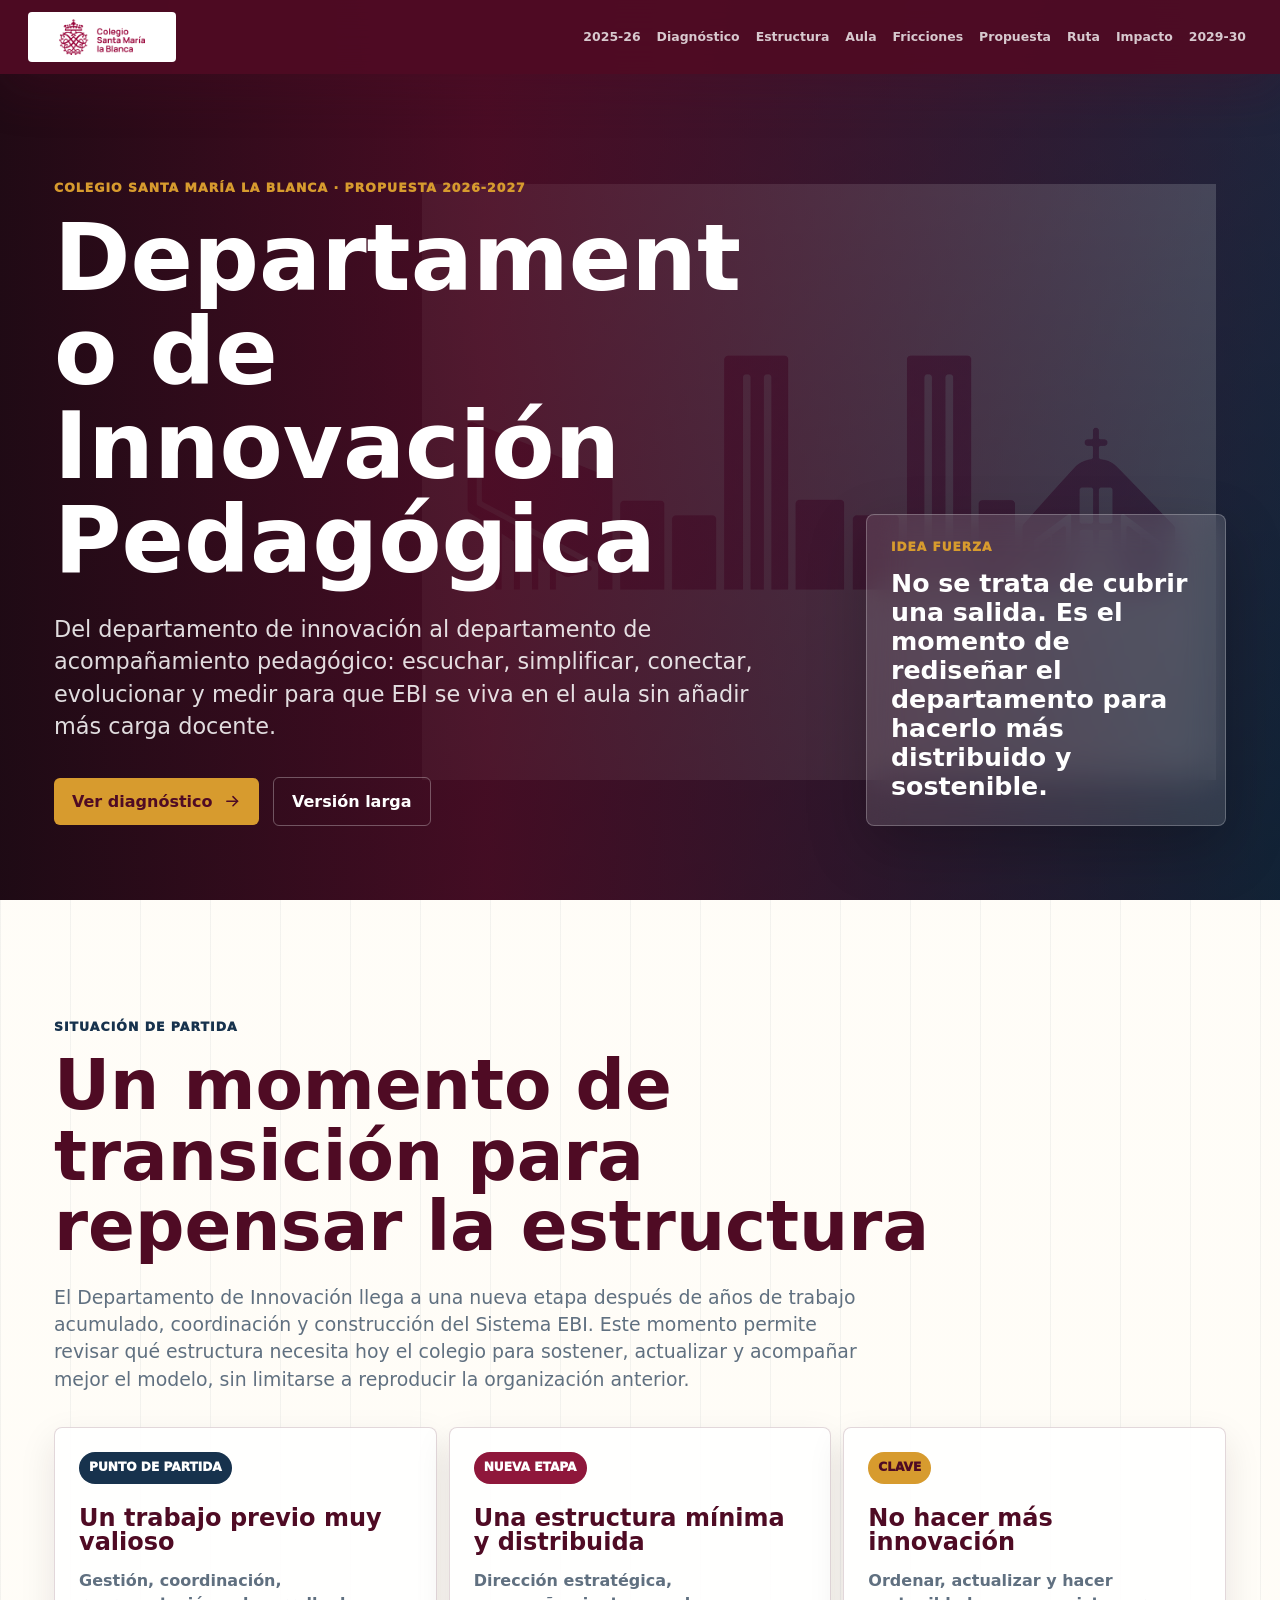
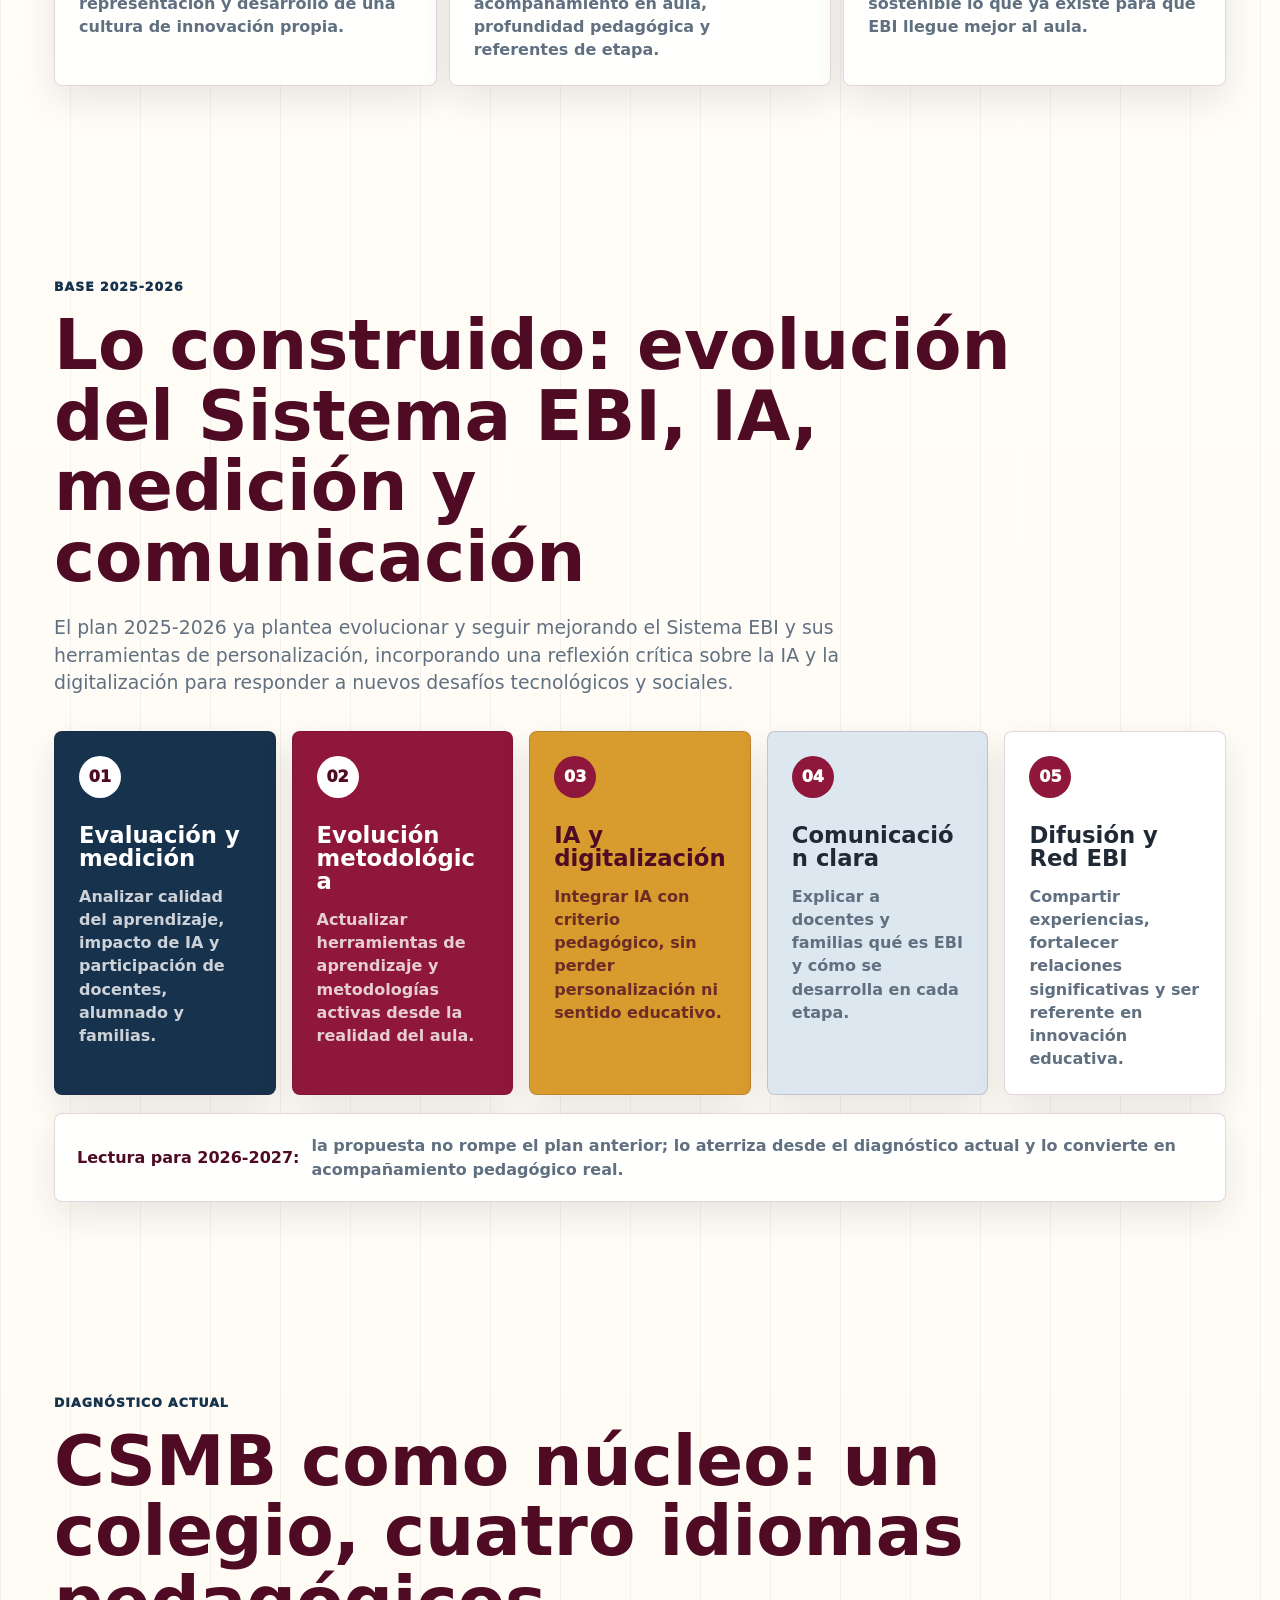
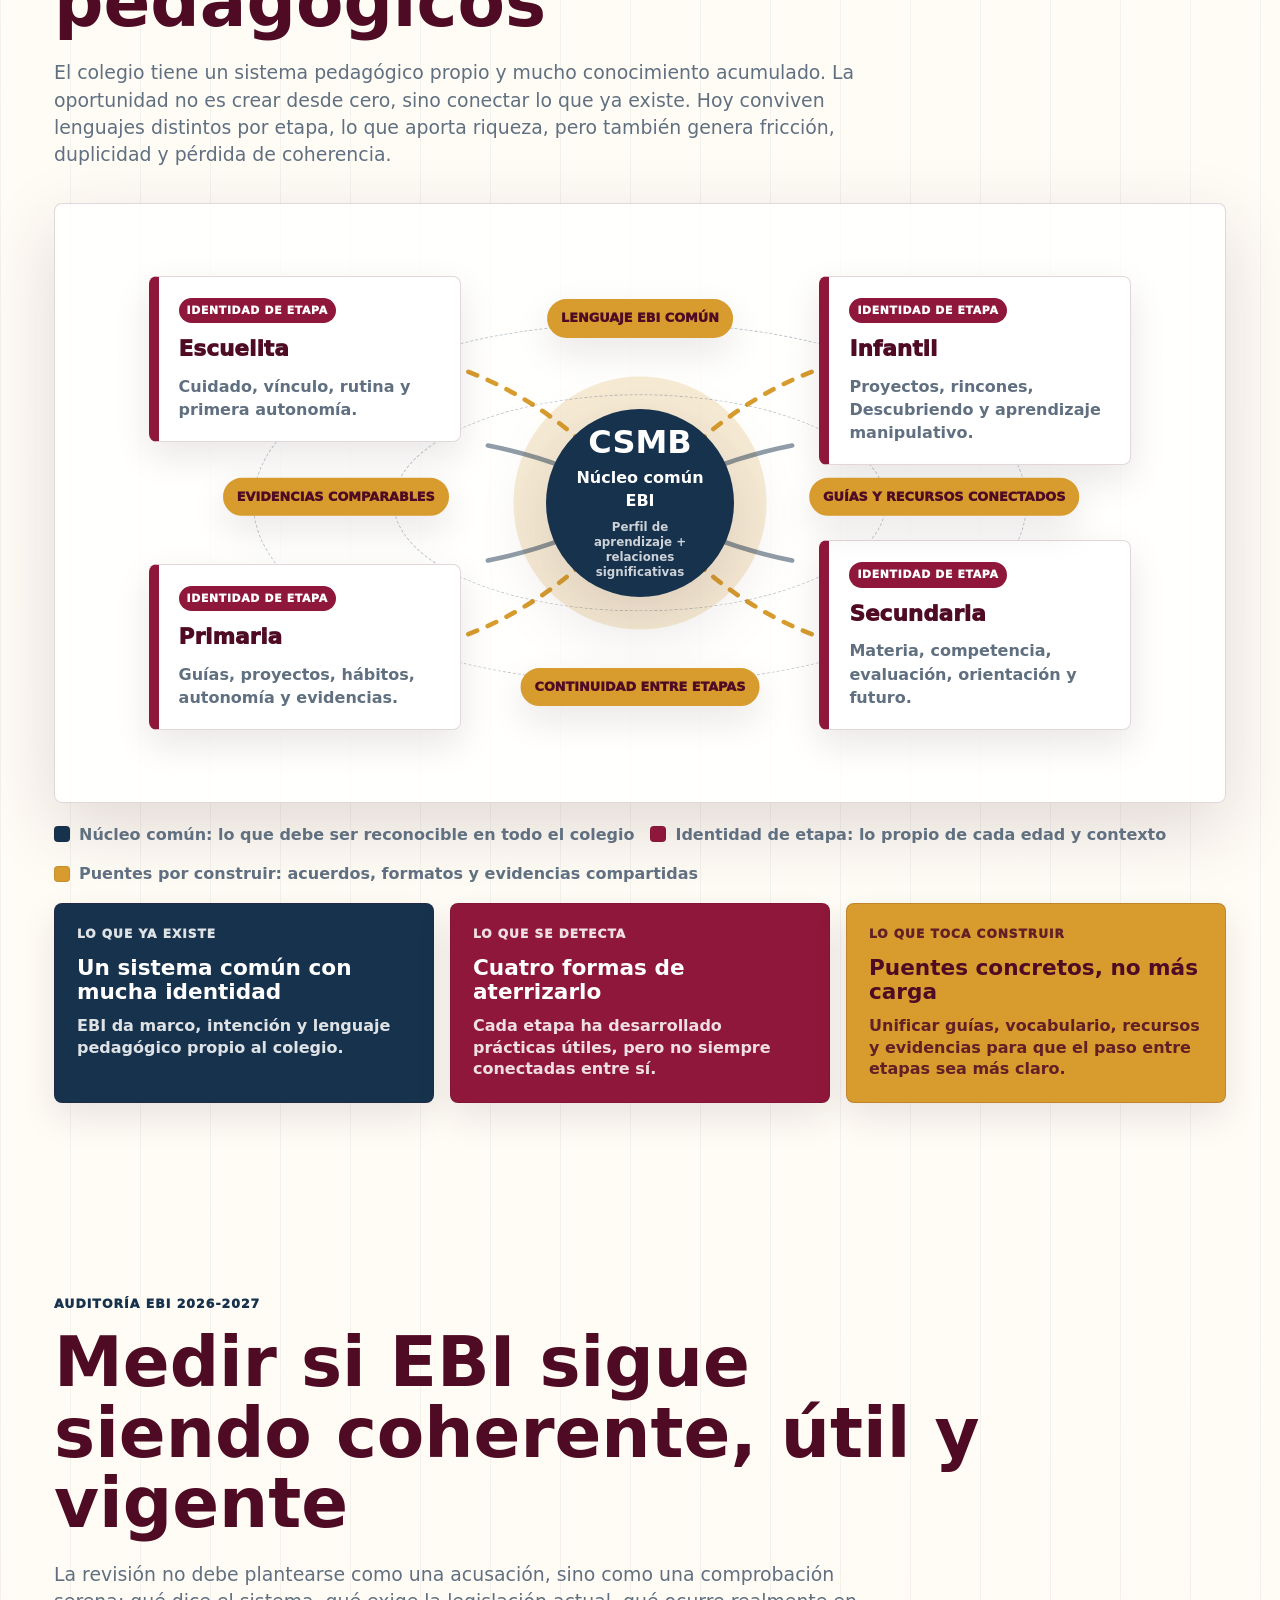
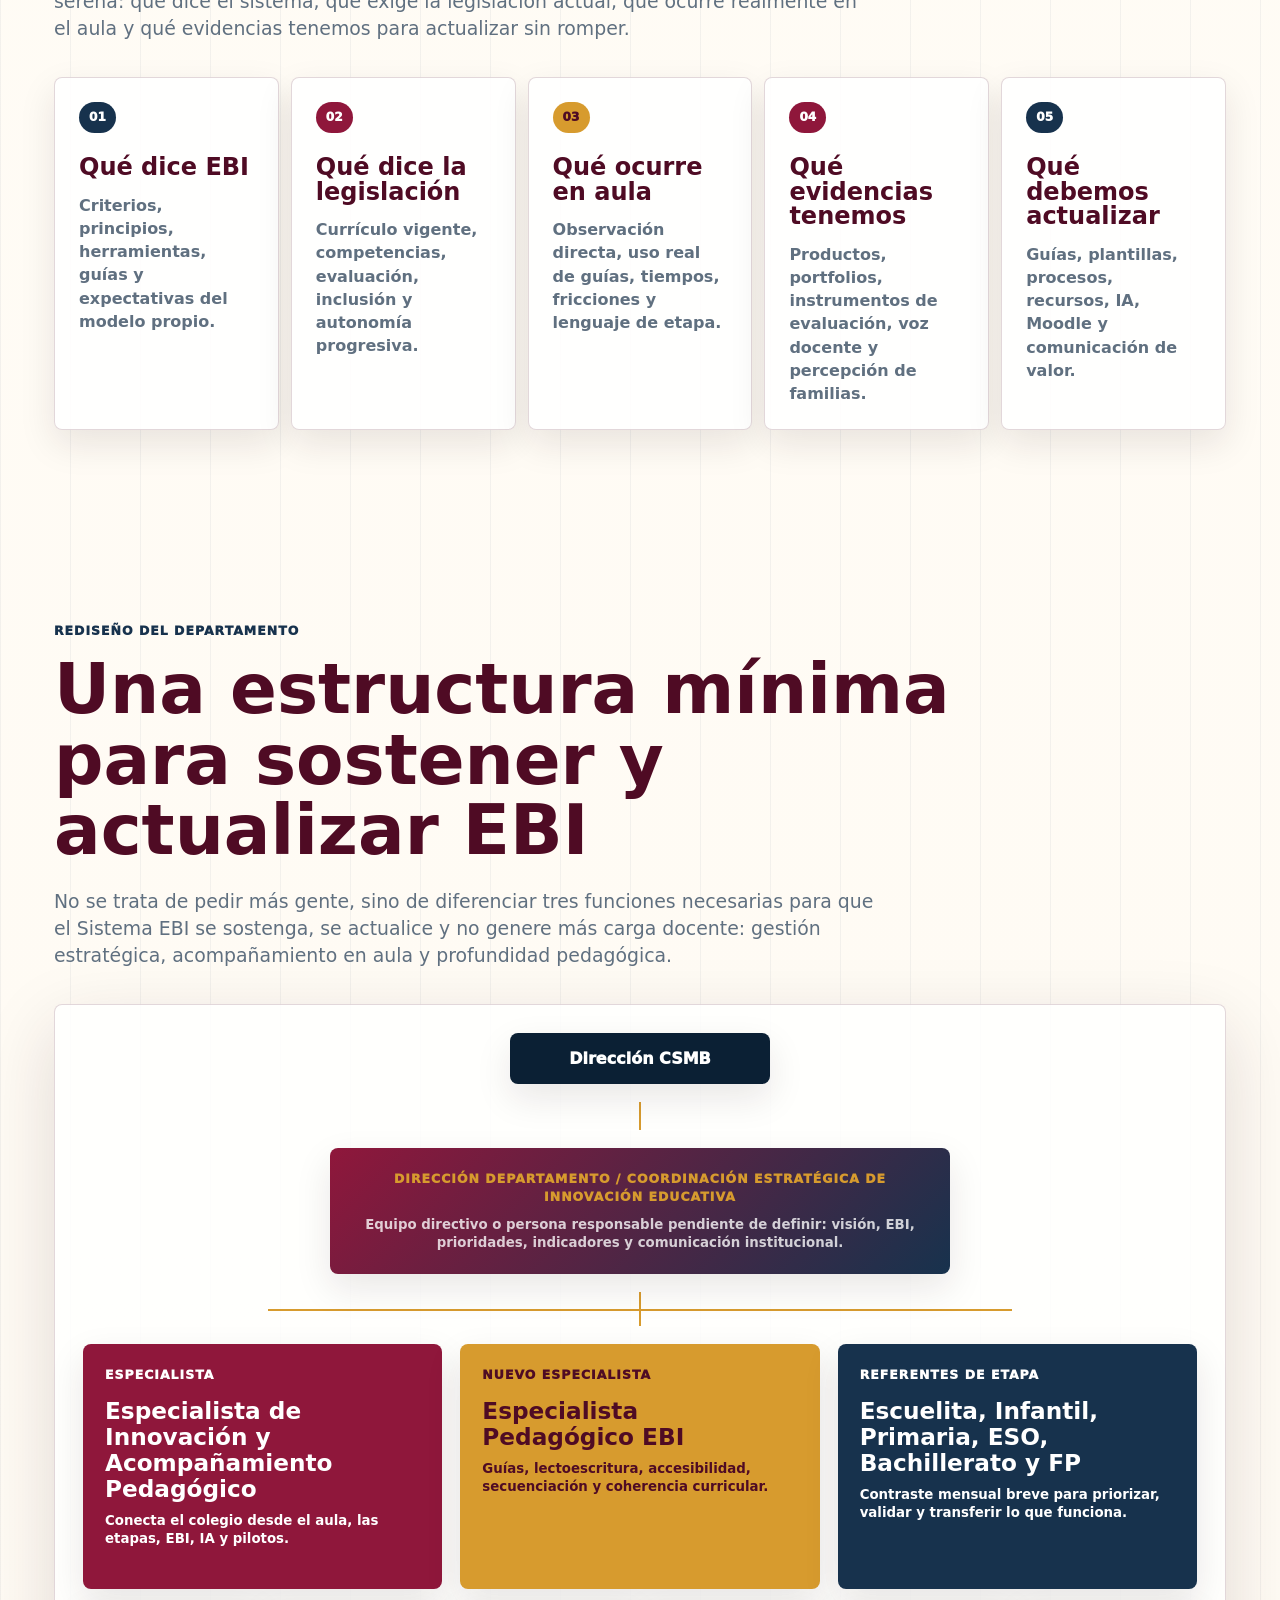
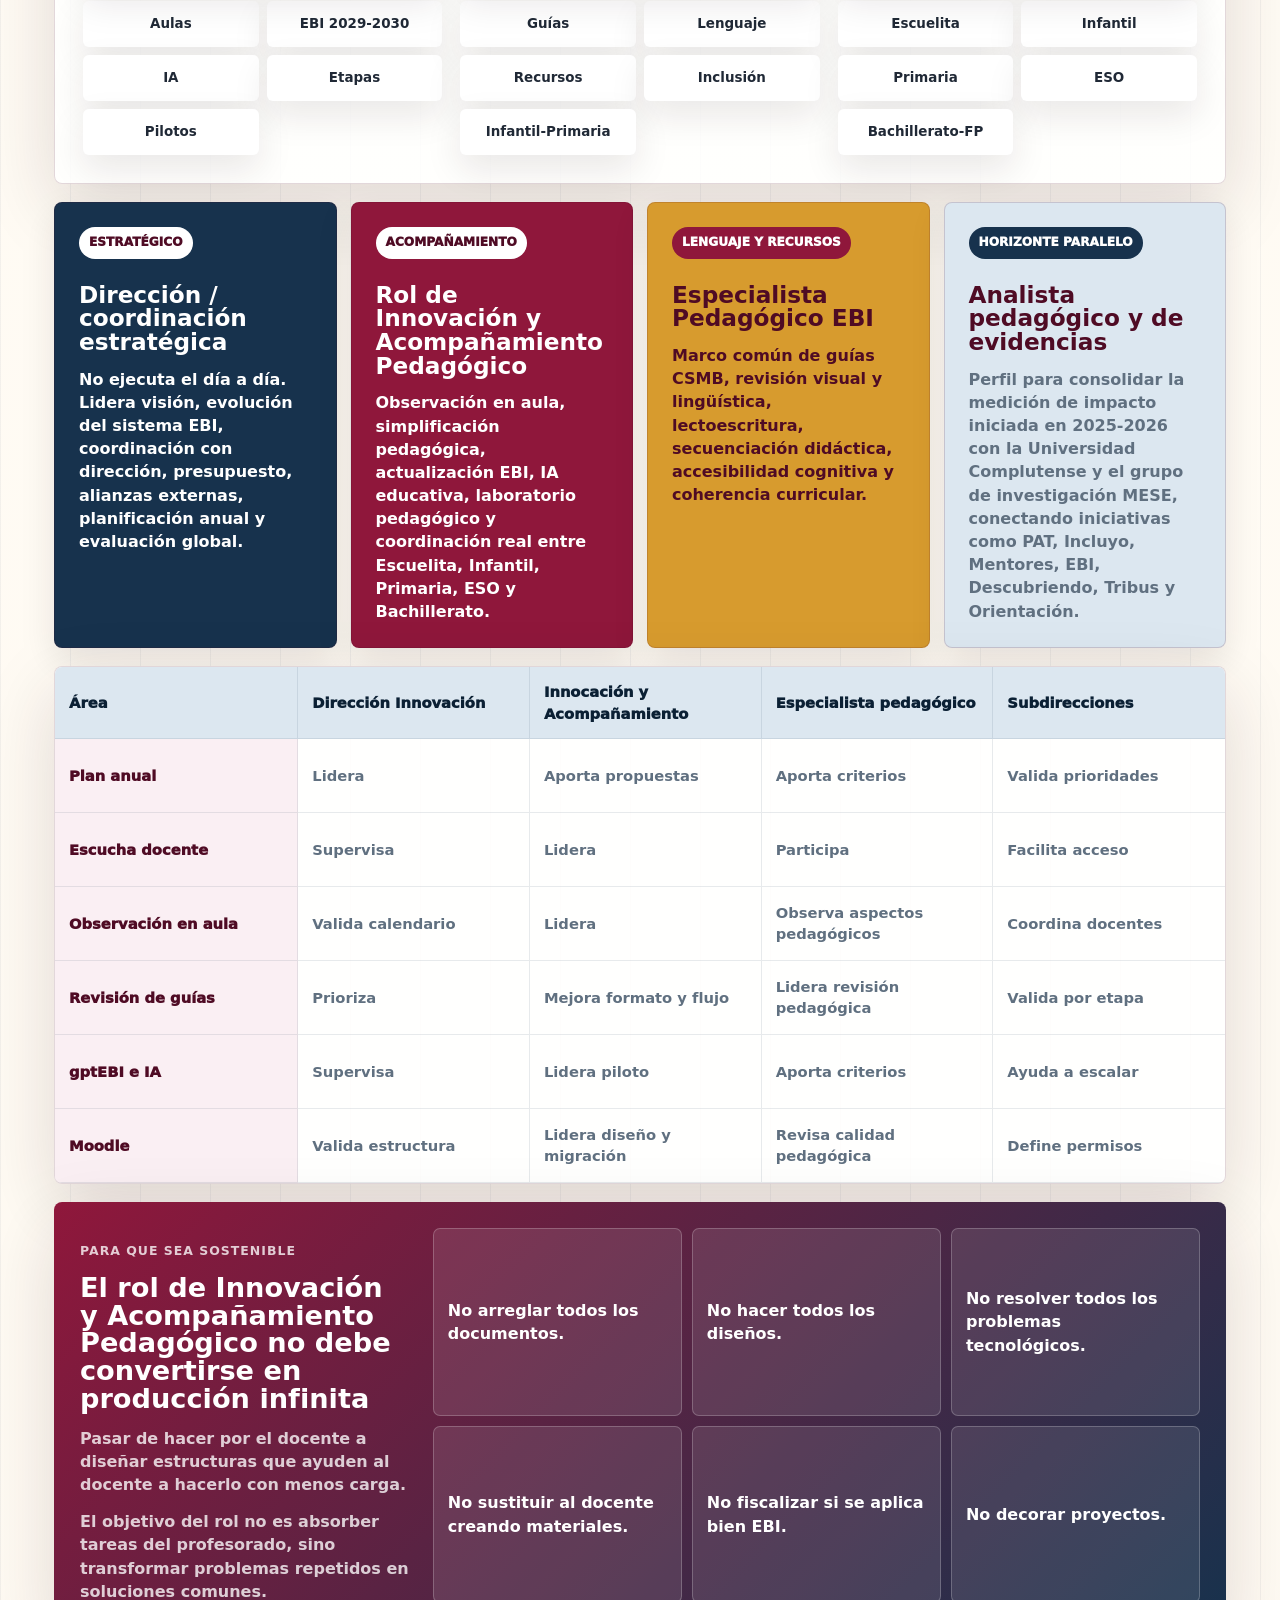
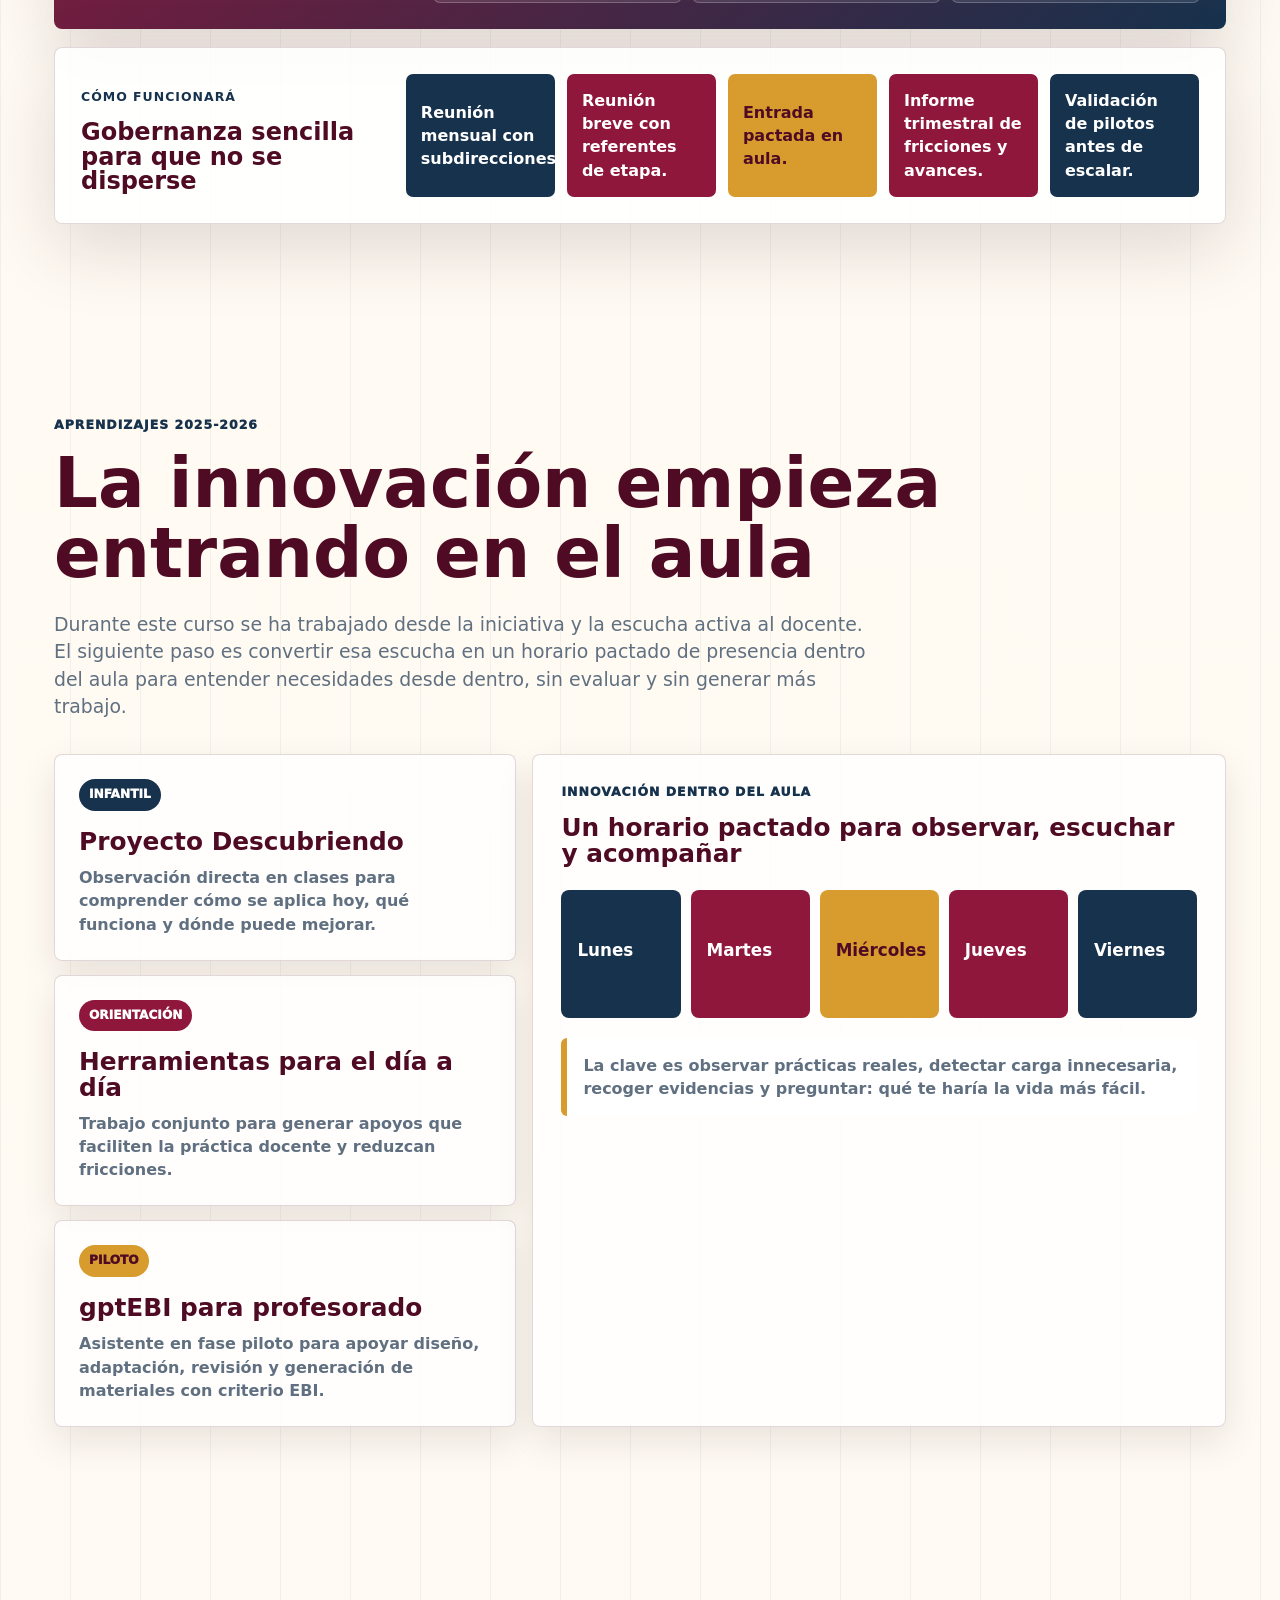
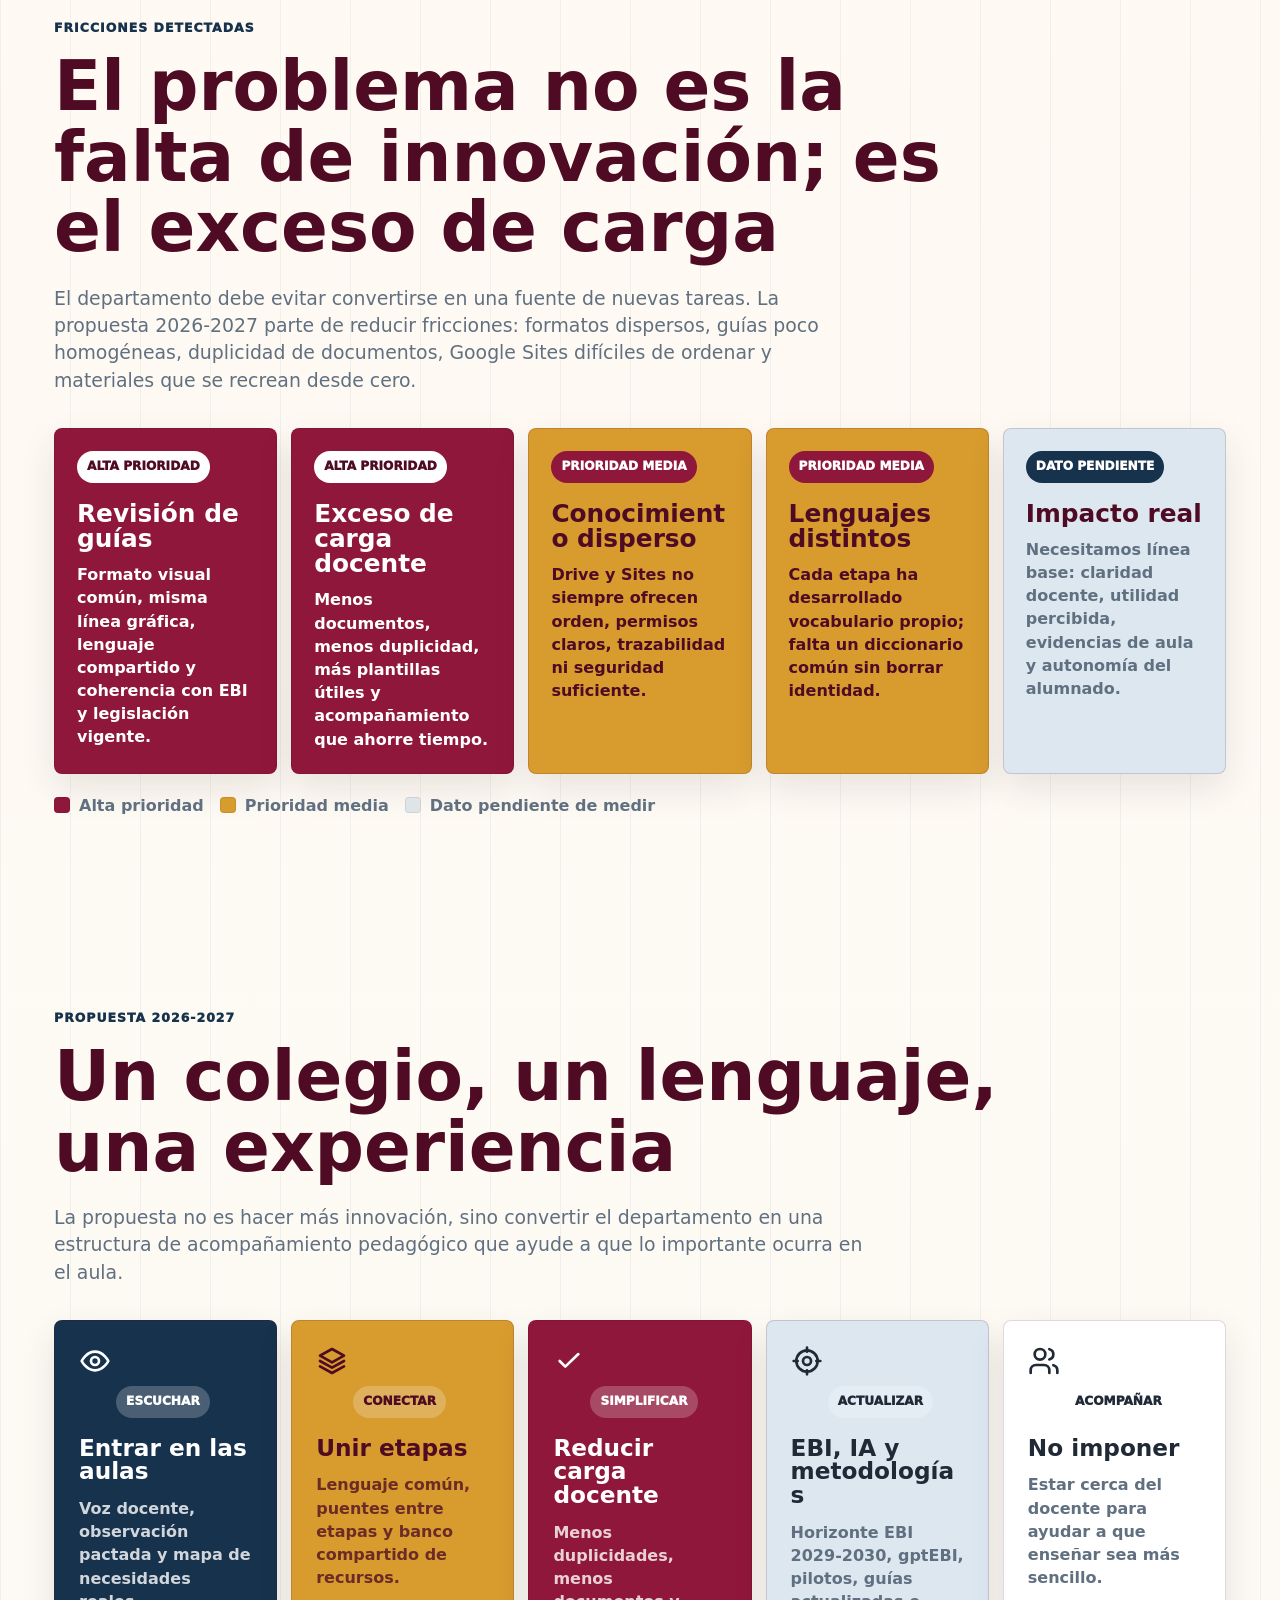
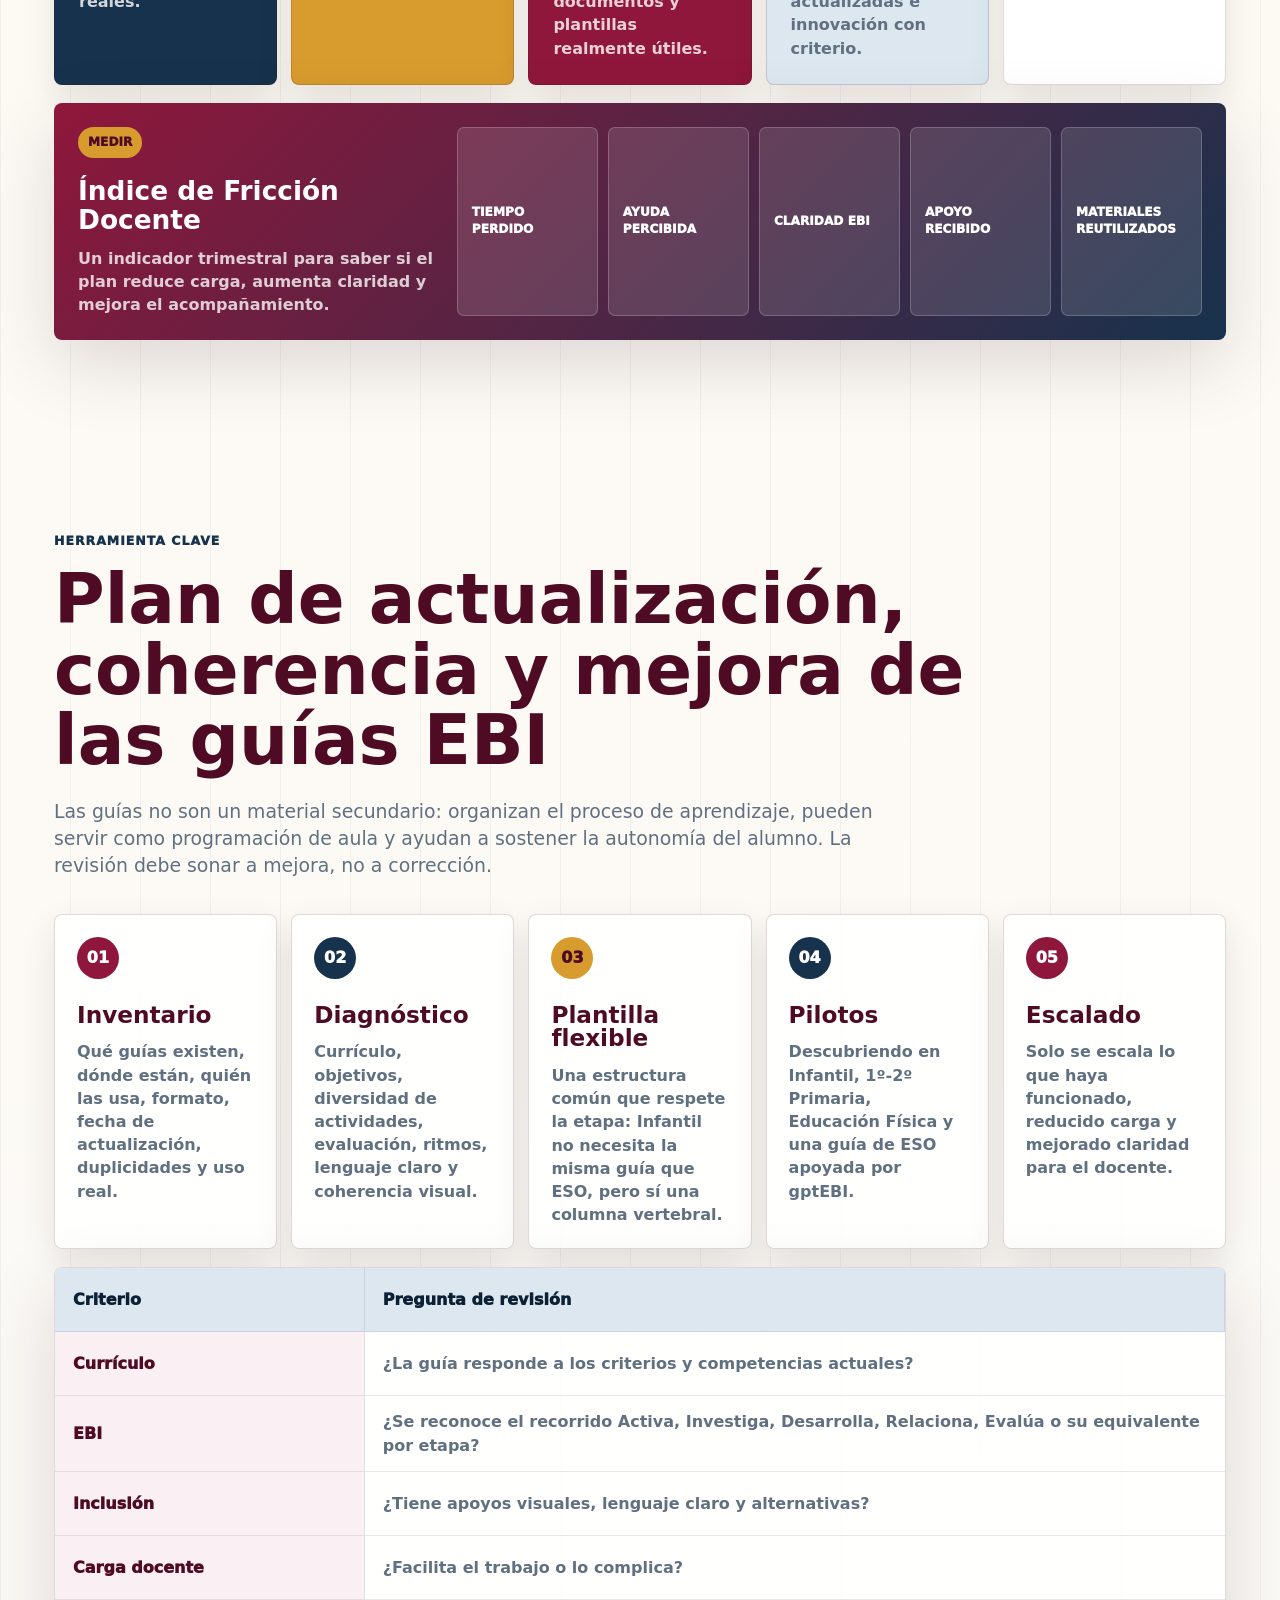
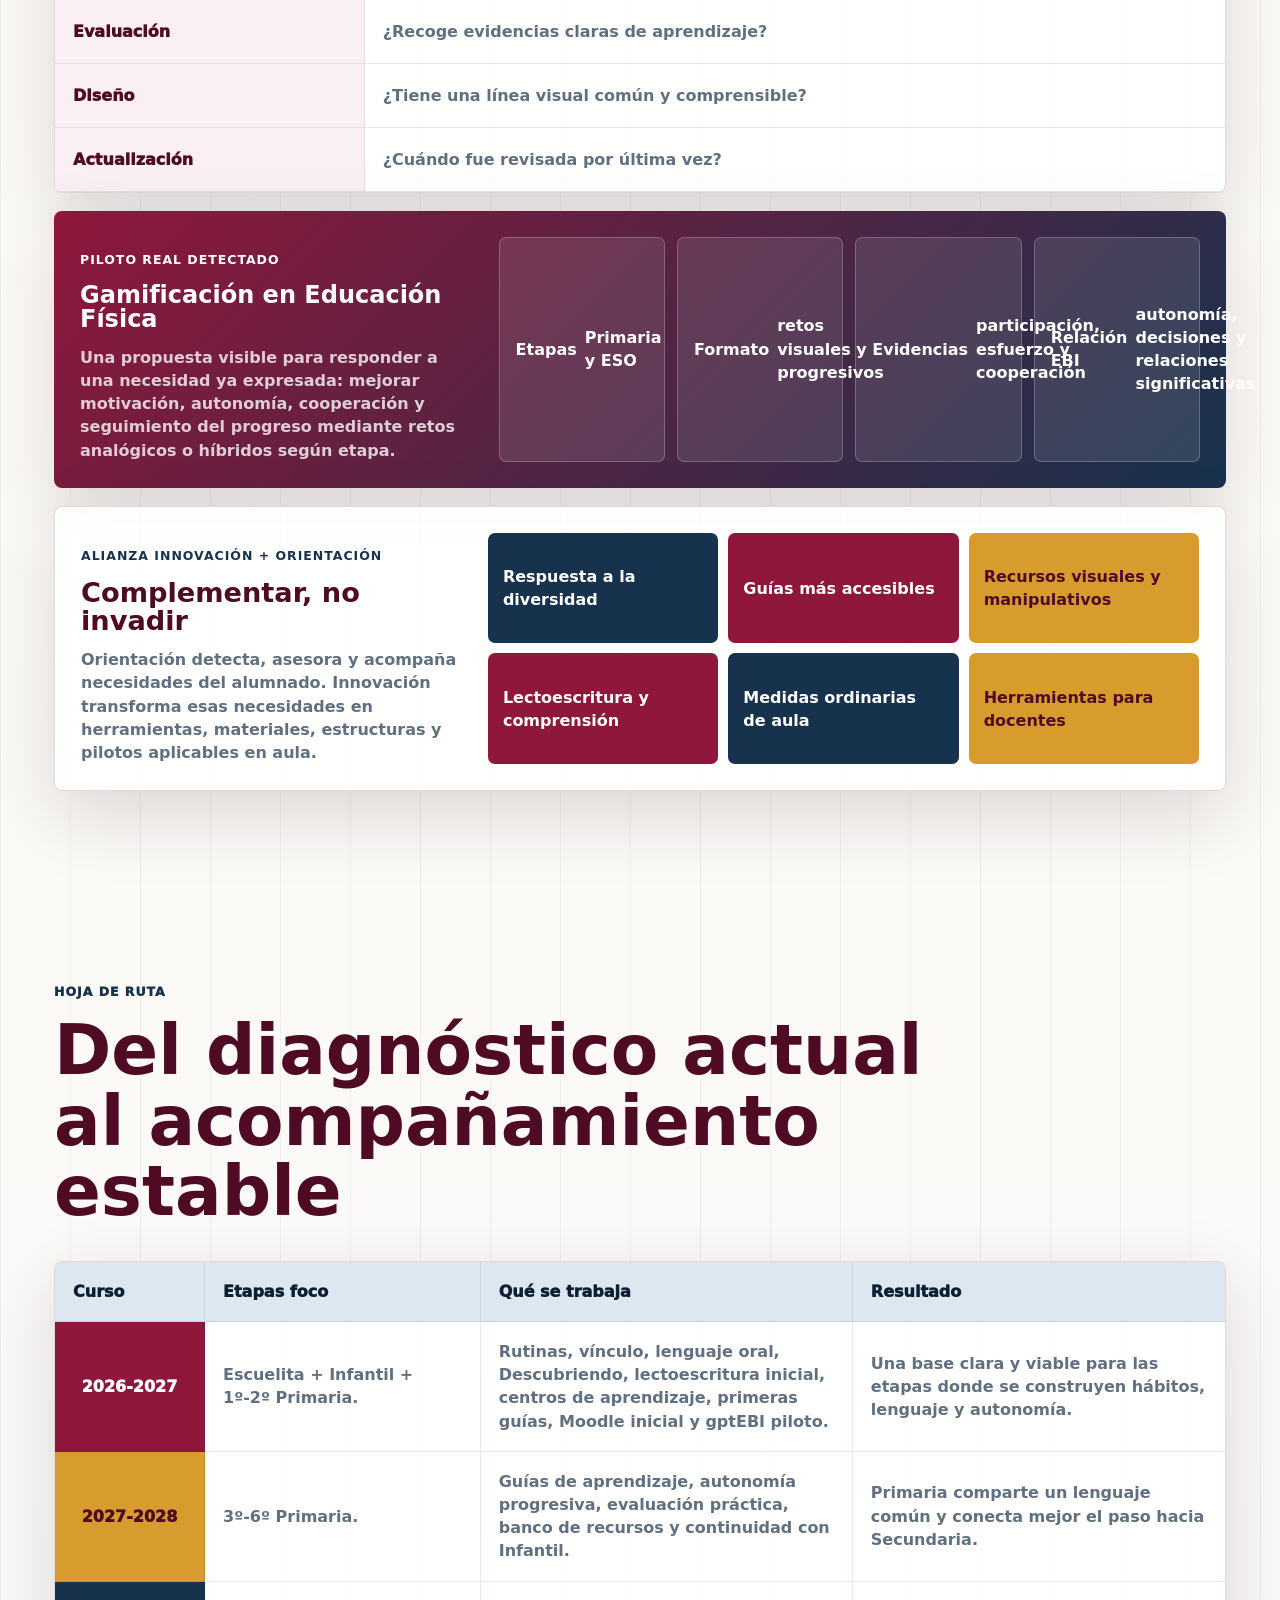
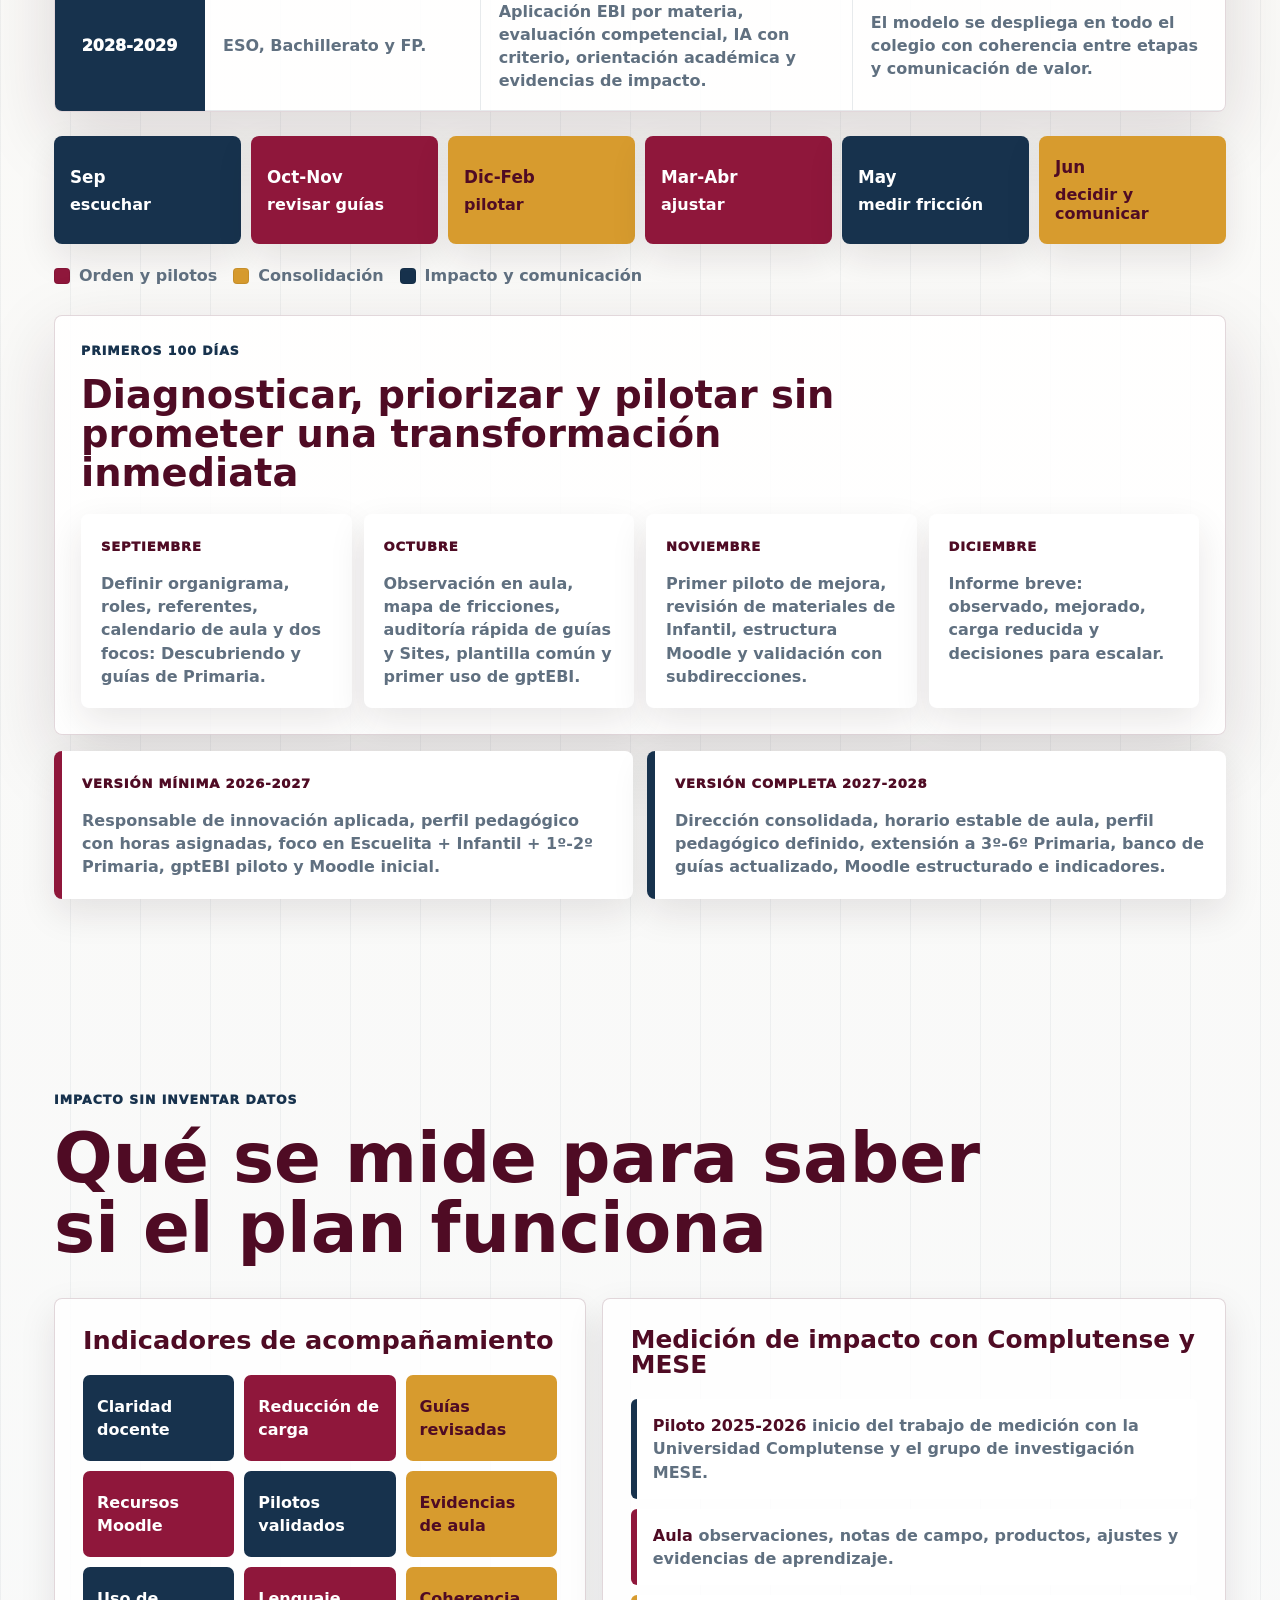
==== commit 20bb492a: "version 02" ====
--- a/index.html
+++ b/index.html
@@ -279,18 +279,18 @@
 
         <div class="org-chart reveal" aria-label="Organigrama propuesto 2026-2027">
           <div class="org-node top">
-            <span>Dirección general</span>
+            <span>Dirección CSMB</span>
           </div>
           <div class="org-line vertical"></div>
           <div class="org-node strategy">
-            <span>Luismi · Dirección / Coordinación estratégica de Innovación Educativa</span>
+            <span>Dirección Departamento / Coordinación estratégica de Innovación Educativa</span>
             <small>Equipo directivo o persona responsable pendiente de definir: visión, EBI, prioridades, indicadores y comunicación institucional.</small>
           </div>
           <div class="org-branches" aria-hidden="true"></div>
           <div class="org-column raquel">
             <div class="org-node role">
-              <span>Raquel</span>
-              <strong>Responsable de Innovación y Acompañamiento Pedagógico</strong>
+              <span>Especialista</span>
+              <strong>Especialista de Innovación y Acompañamiento Pedagógico</strong>
               <small>Conecta el colegio desde el aula, las etapas, EBI, IA y pilotos.</small>
             </div>
             <div class="org-tags">
@@ -303,7 +303,7 @@
           </div>
           <div class="org-column specialist">
             <div class="org-node role">
-              <span>Especialista</span>
+              <span>Nuevo especialista</span>
               <strong>Especialista Pedagógico EBI</strong>
               <small>Guías, lectoescritura, accesibilidad, secuenciación y coherencia curricular.</small>
             </div>
@@ -334,12 +334,12 @@
         <div class="role-grid reveal" aria-label="Funciones principales por perfil">
           <article class="role-card strategic">
             <span>Estratégico</span>
-            <h3>Luismi · Dirección / coordinación estratégica</h3>
+            <h3>Dirección / coordinación estratégica</h3>
             <p>No ejecuta el día a día. Lidera visión, evolución del sistema EBI, coordinación con dirección, presupuesto, alianzas externas, planificación anual y evaluación global.</p>
           </article>
           <article class="role-card raquel-card">
             <span>Acompañamiento</span>
-            <h3>Rol de Raquel</h3>
+            <h3>Rol de Innovación y Acompañamiento Pedagógico</h3>
             <p>Observación en aula, simplificación pedagógica, actualización EBI, IA educativa, laboratorio pedagógico y coordinación real entre Escuelita, Infantil, Primaria, ESO y Bachillerato.</p>
           </article>
           <article class="role-card specialist-card">
@@ -357,8 +357,8 @@
         <div class="function-matrix reveal" aria-label="Matriz de funciones del departamento">
           <div class="matrix-head">Área</div>
           <div class="matrix-head">Dirección Innovación</div>
-          <div class="matrix-head">Raquel</div>
-          <div class="matrix-head">Perfil pedagógico</div>
+          <div class="matrix-head">Innocación y Acompañamiento</div>
+          <div class="matrix-head">Especialista pedagógico</div>
           <div class="matrix-head">Subdirecciones</div>
 
           <div>Plan anual</div><span>Lidera</span><span>Aporta propuestas</span><span>Aporta criterios</span><span>Valida prioridades</span>
@@ -372,7 +372,7 @@
         <div class="no-role reveal" aria-label="Límites del rol de Raquel">
           <div>
             <p class="eyebrow">Para que sea sostenible</p>
-            <h3>El rol de Raquel no debe convertirse en producción infinita</h3>
+            <h3>El rol de Innovación y Acompañamiento Pedagógico no debe convertirse en producción infinita</h3>
             <p>
               Pasar de hacer por el docente a diseñar estructuras que ayuden al
               docente a hacerlo con menos carga.
@@ -709,7 +709,7 @@
         <div class="versions-block reveal" aria-label="Versión mínima viable y versión completa">
           <article>
             <span>Versión mínima 2026-2027</span>
-            <p>Raquel como responsable de innovación aplicada, perfil pedagógico con horas asignadas, foco en Escuelita + Infantil + 1º-2º Primaria, gptEBI piloto y Moodle inicial.</p>
+            <p>Responsable de innovación aplicada, perfil pedagógico con horas asignadas, foco en Escuelita + Infantil + 1º-2º Primaria, gptEBI piloto y Moodle inicial.</p>
           </article>
           <article>
             <span>Versión completa 2027-2028</span>
